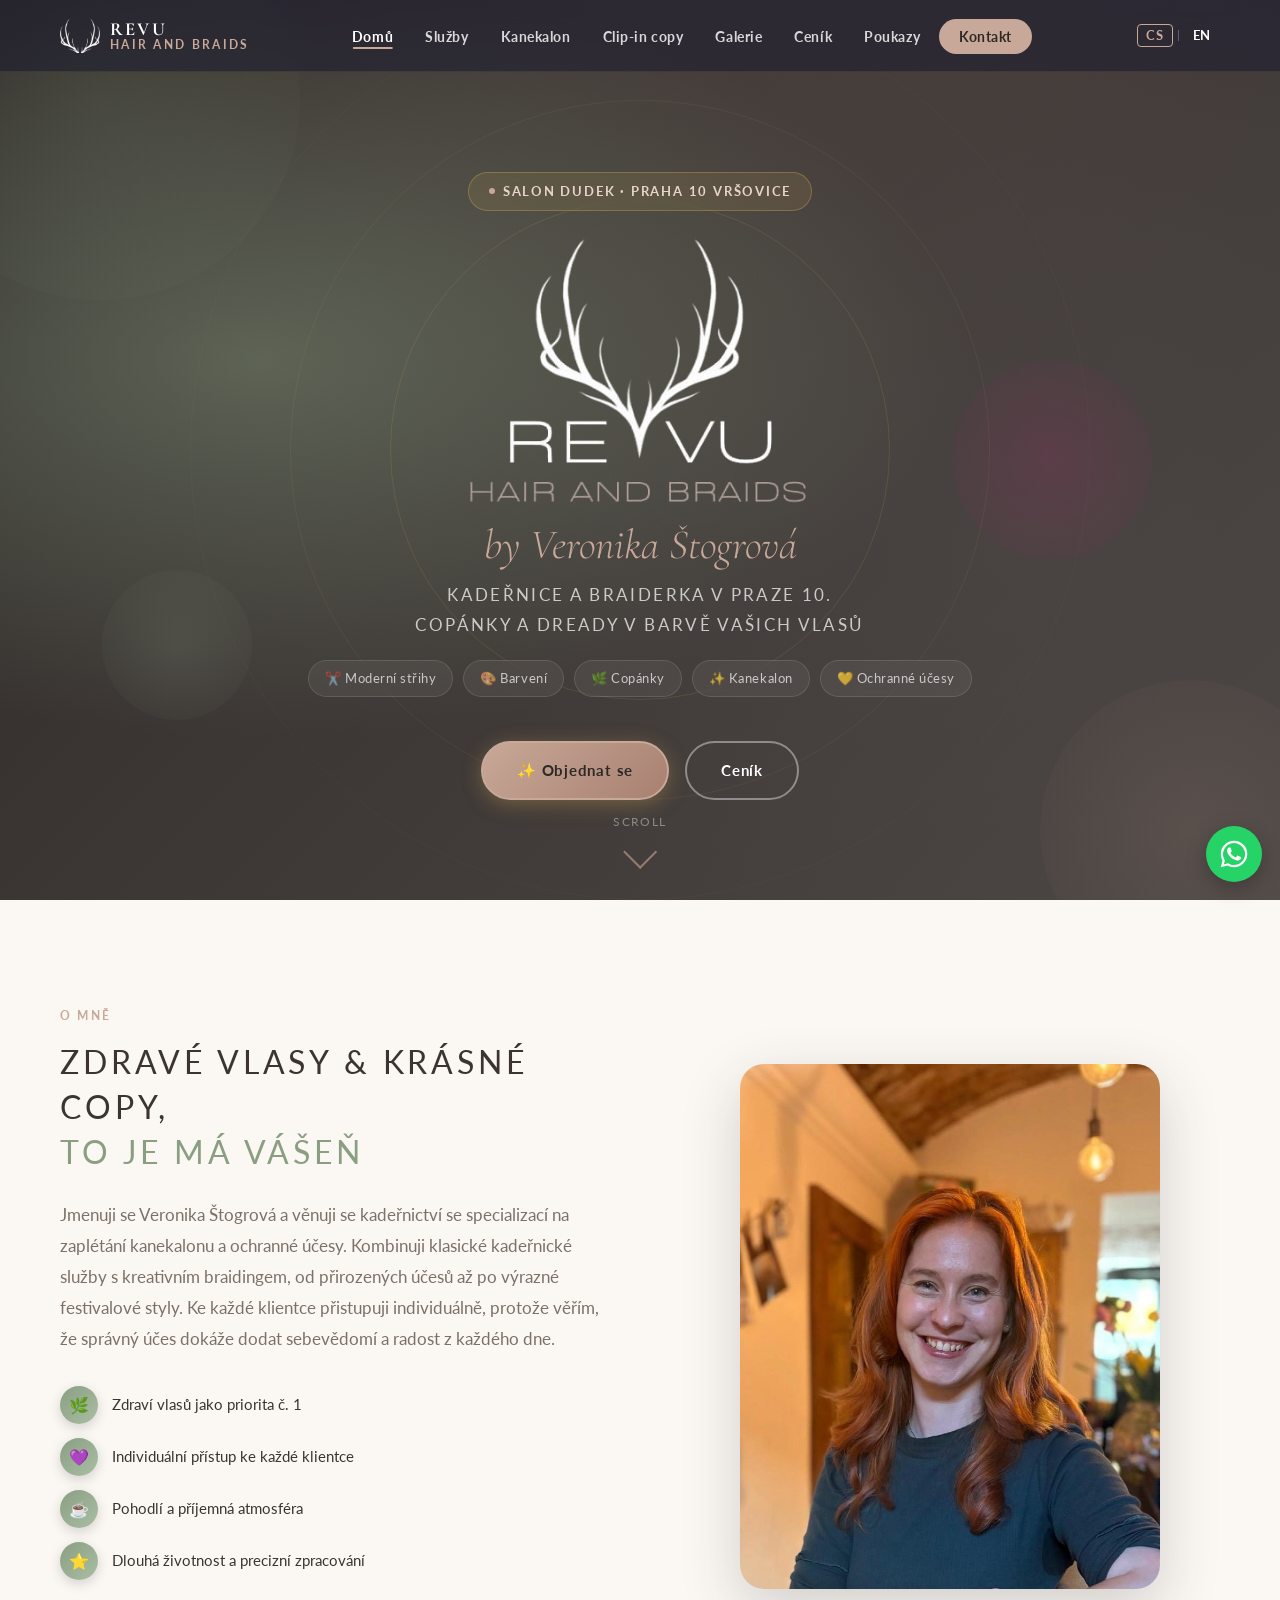
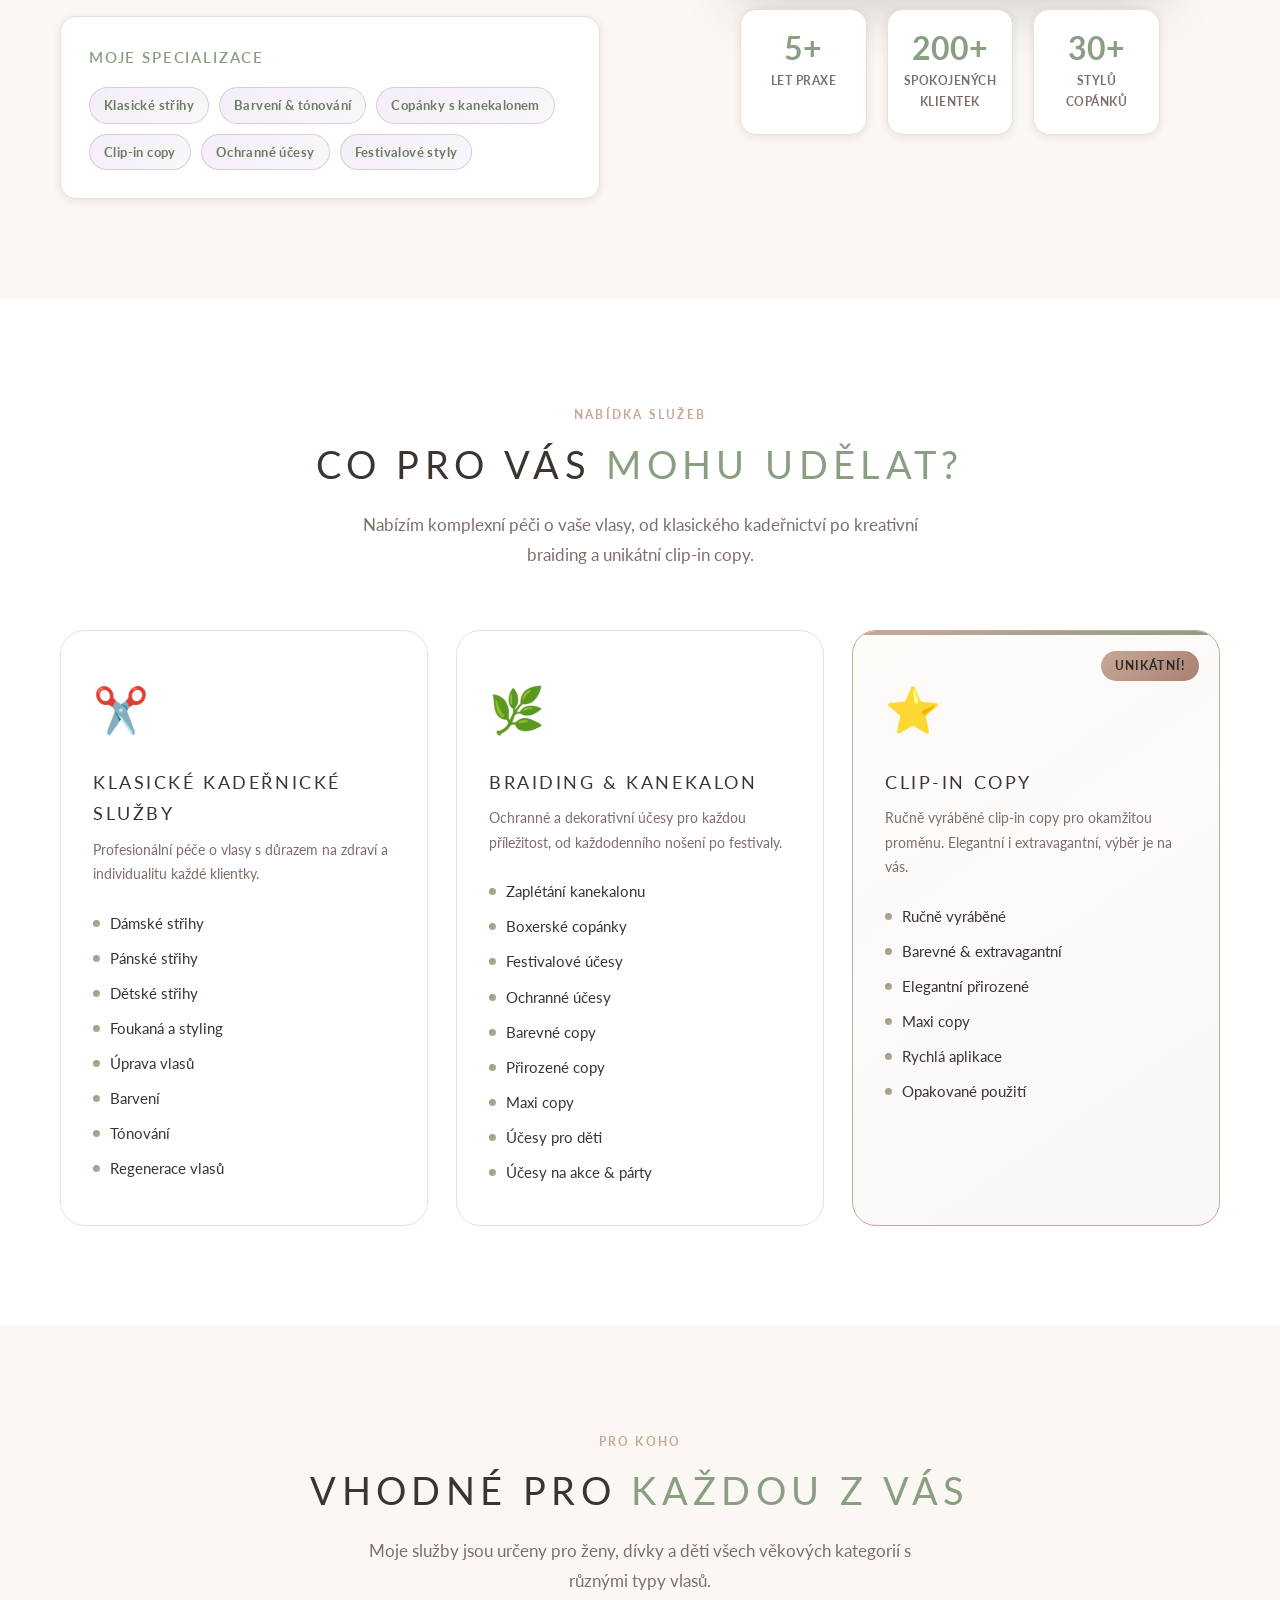
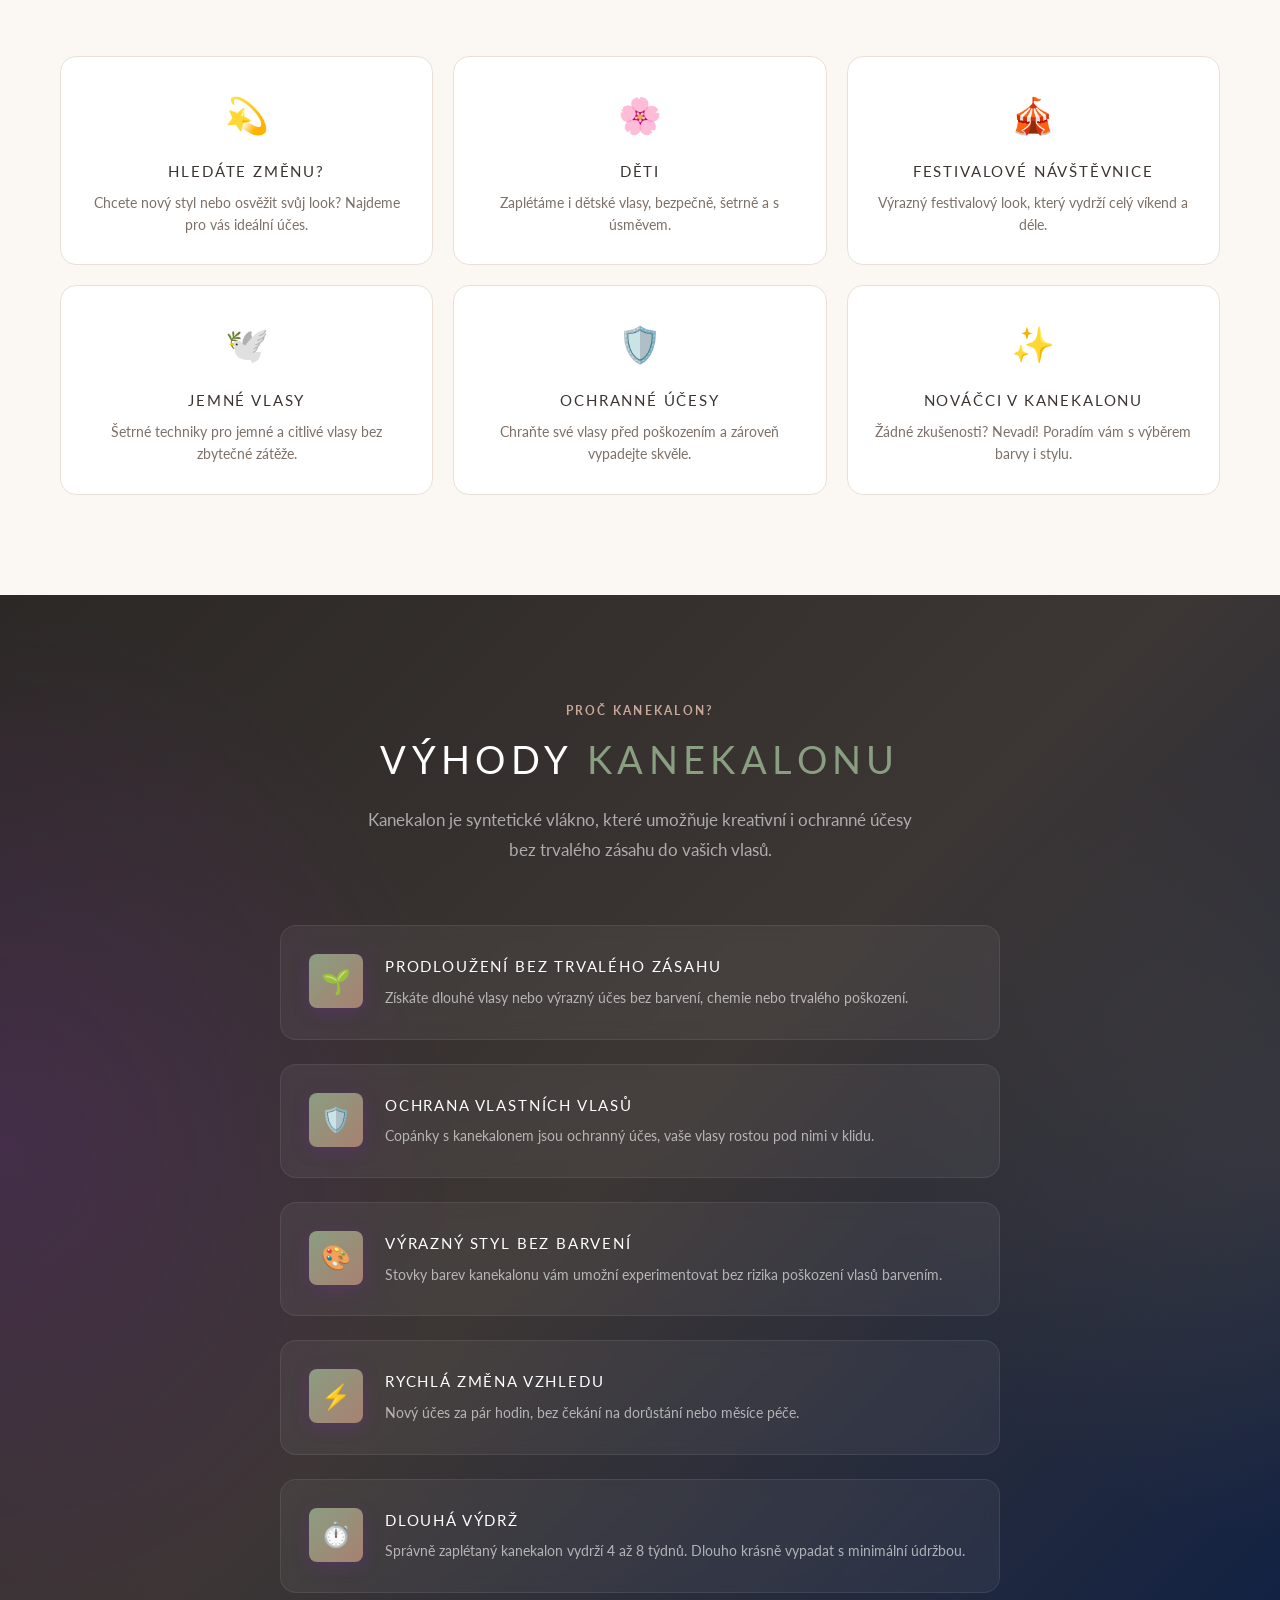
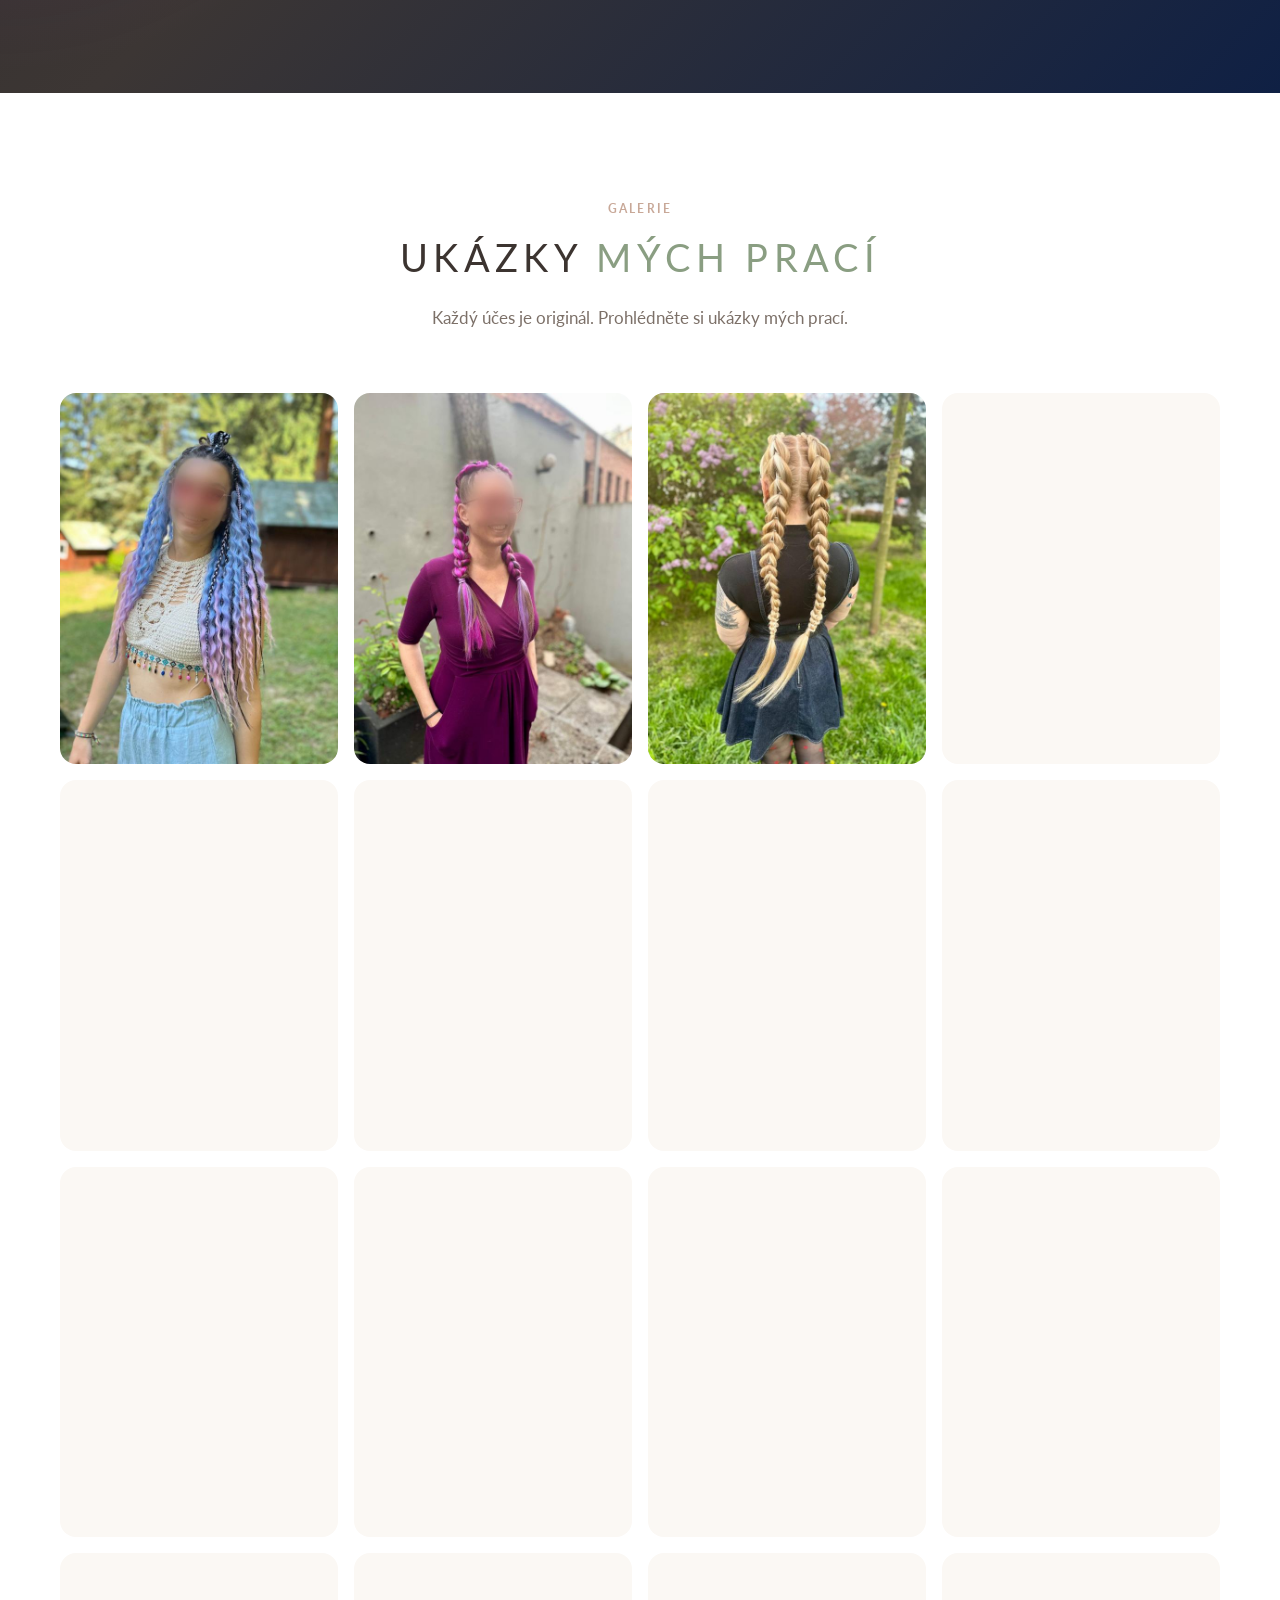
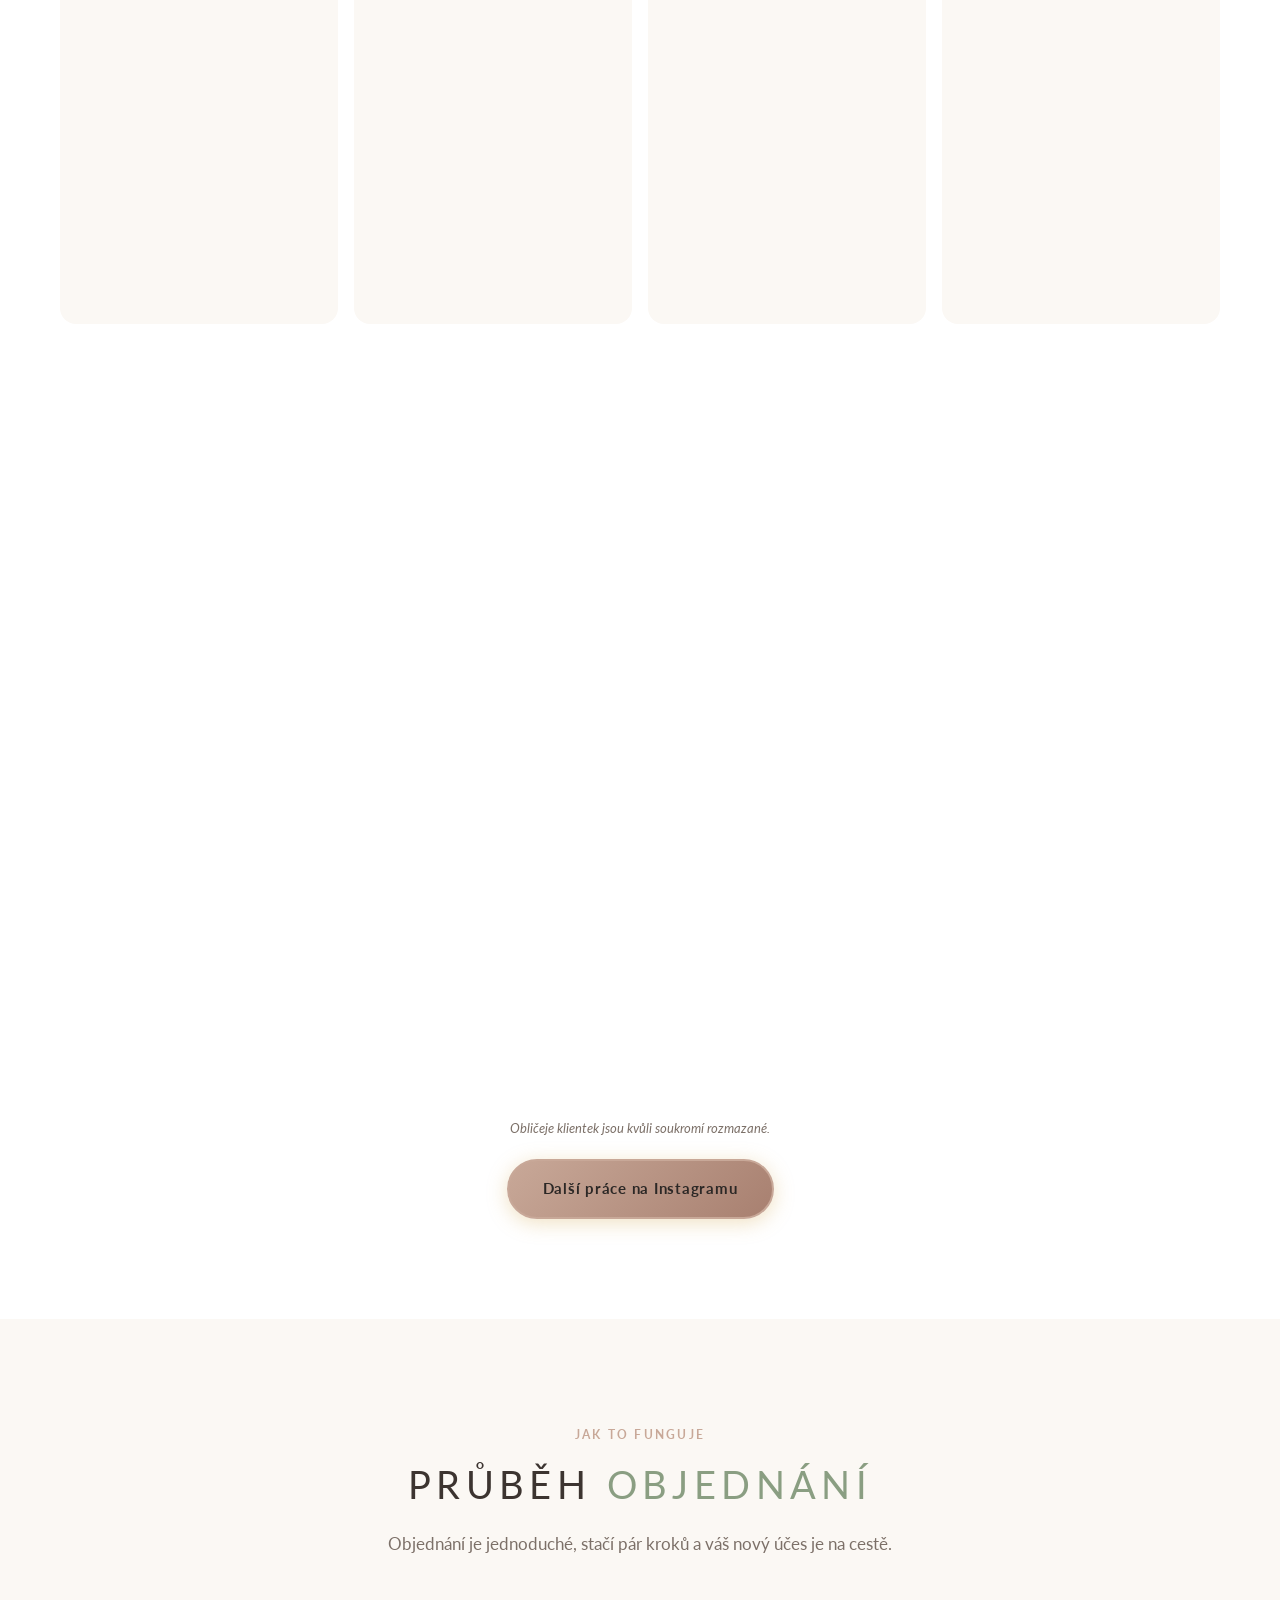
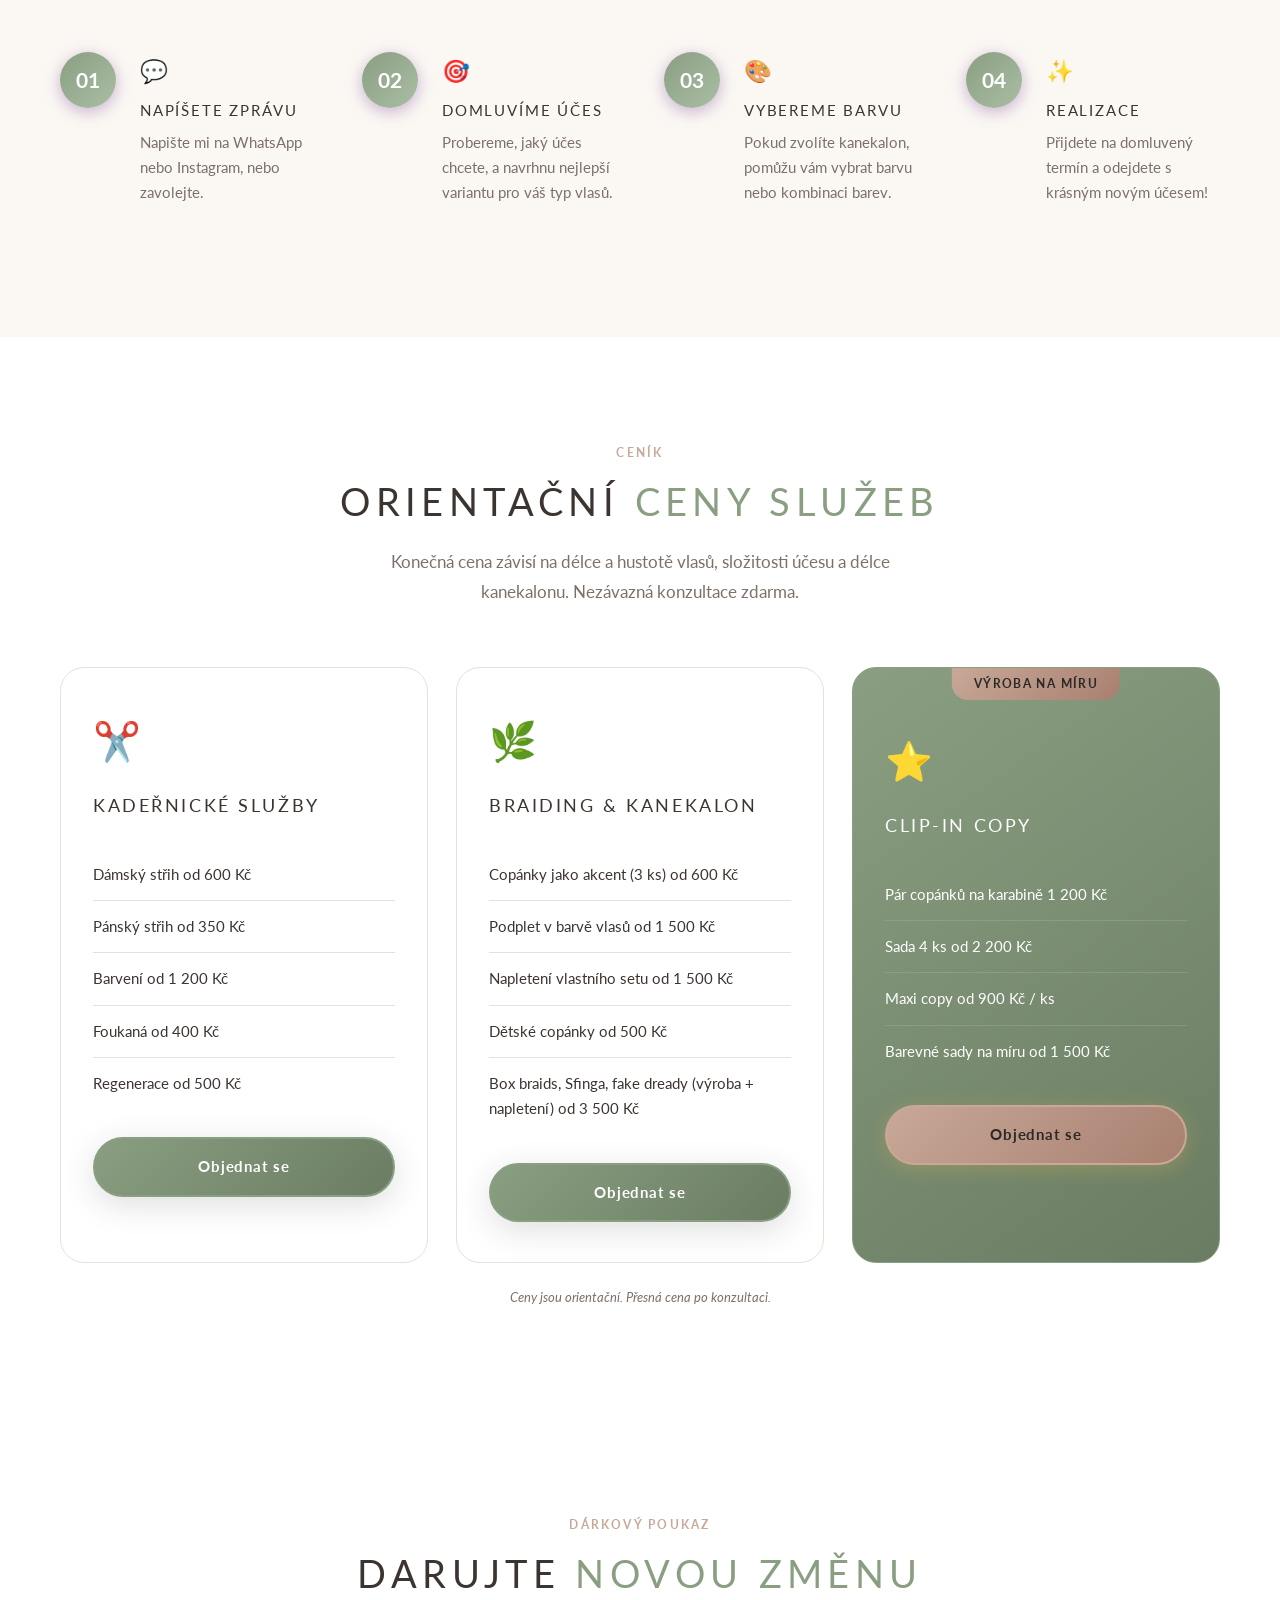
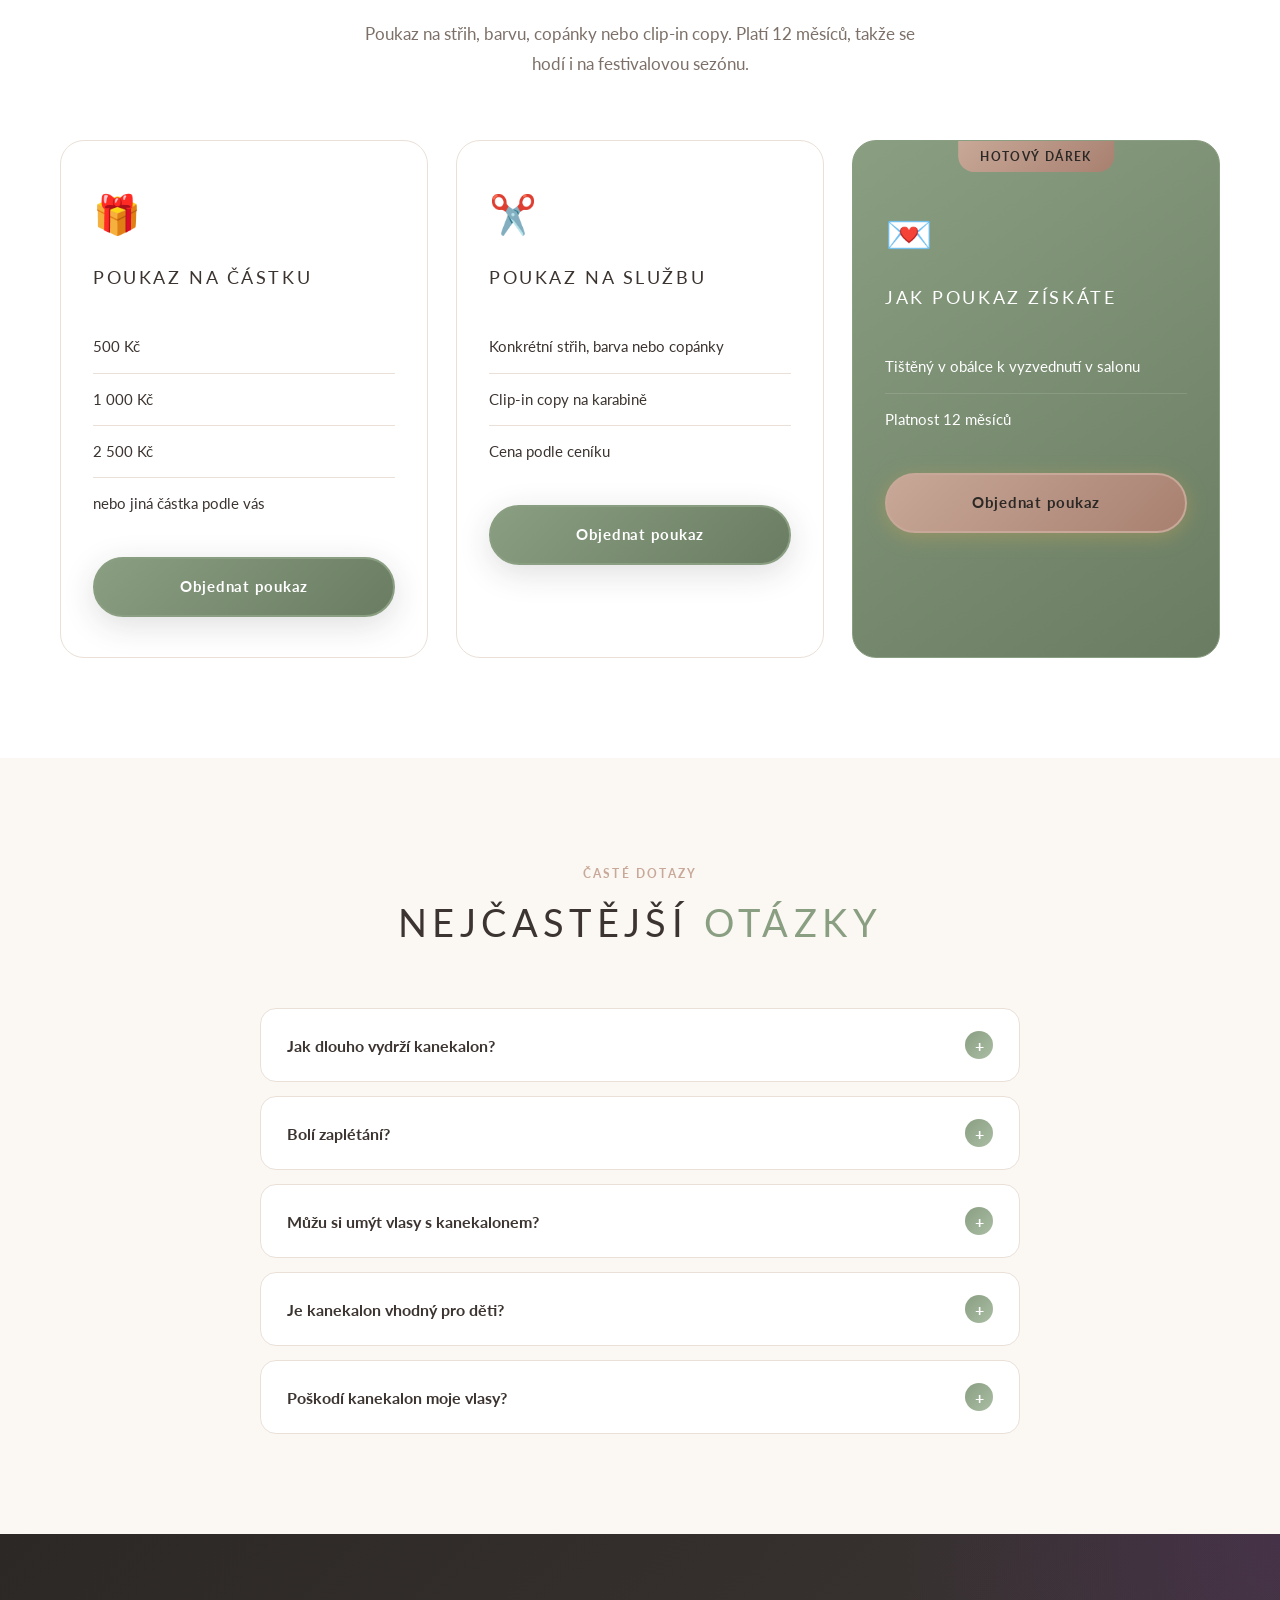
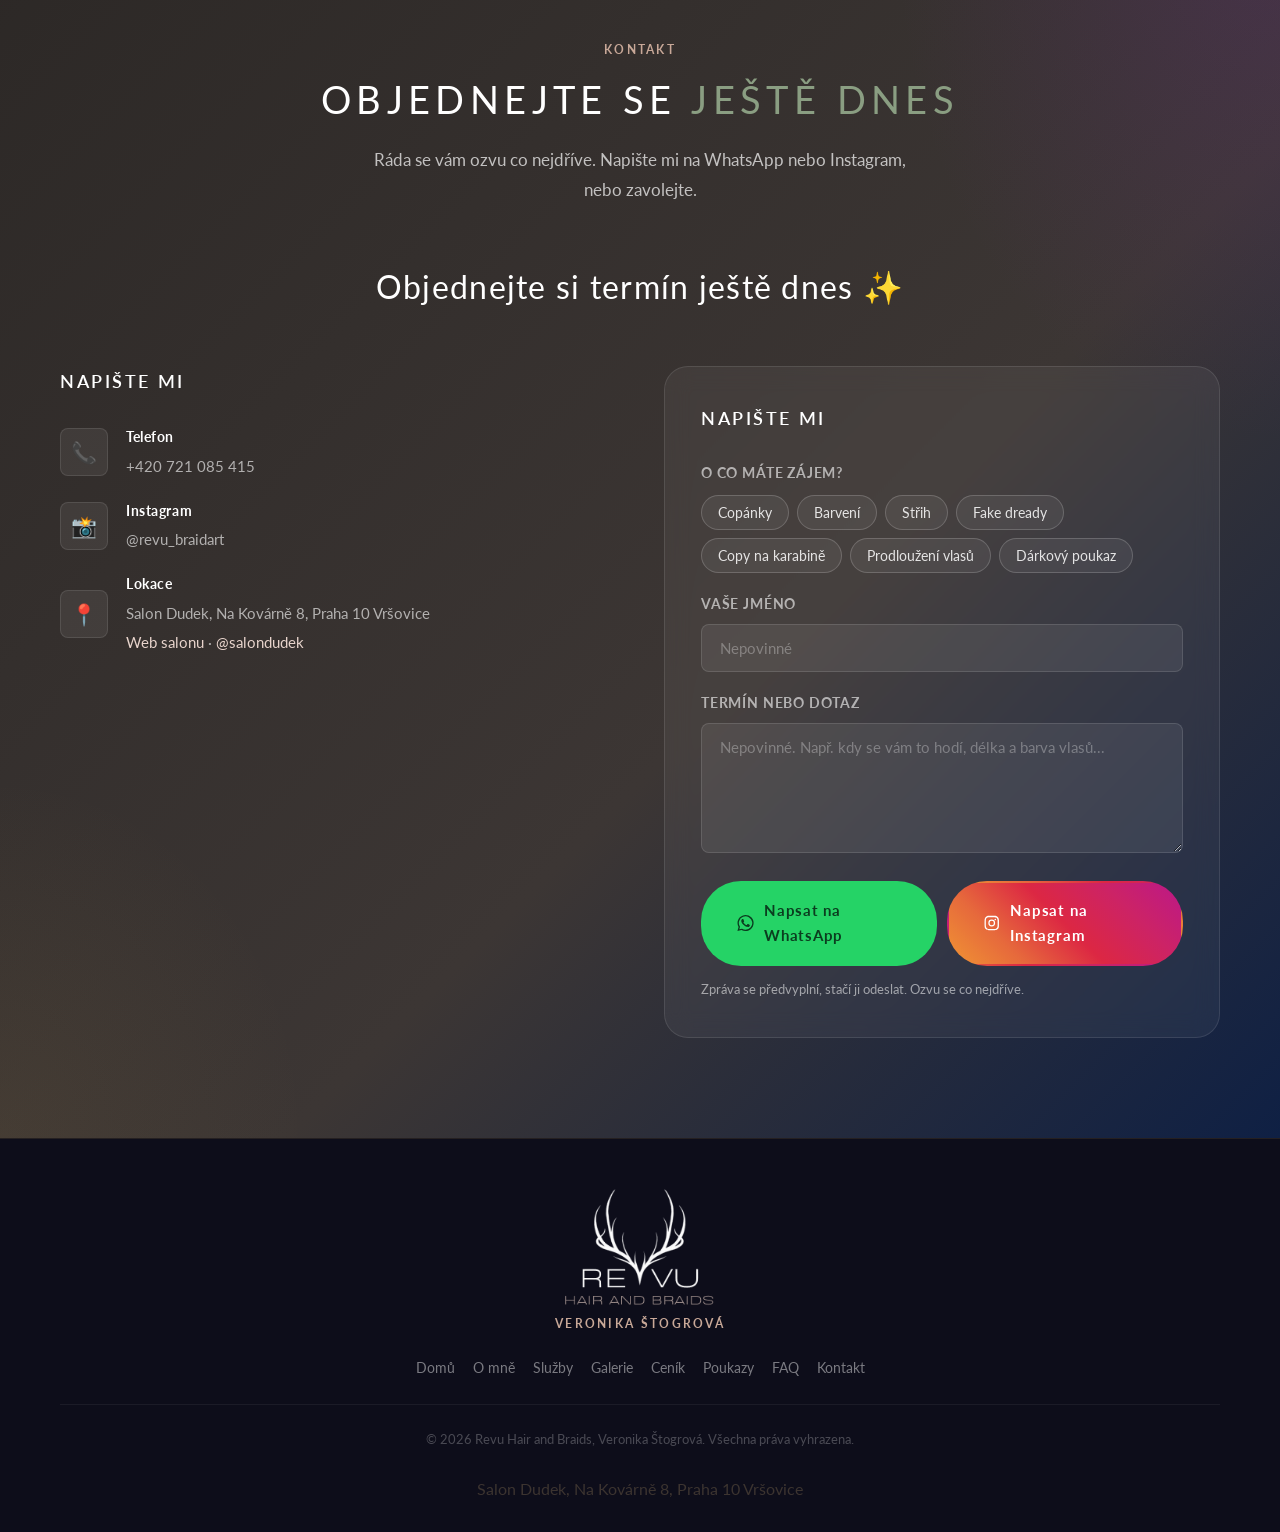
==== index.html @ 5fd0c496 "add message booking and salon links" ====
<!DOCTYPE html>
<html lang="cs">
<head>
  <meta charset="UTF-8" />
  <meta name="viewport" content="width=device-width, initial-scale=1.0" />
  <meta name="description" content="Revu Hair and Braids: kadeřnice a braiderka Veronika Štogrová v Salonu Dudek, Praha 10 Vršovice. Copánky, clip-in copy a dready v barvě vašich vlasů, střih a barvení. Dárkové poukazy." />
  <meta name="keywords" content="kadeřnictví Vršovice, kadeřnice Praha 10, copánky Praha, kanekalon Praha, clip-in copy, copy na karabině, fake dready Praha, dárkový poukaz kadeřnictví" />
  <meta name="author" content="Veronika Štogrová" />
  <link rel="canonical" href="https://odomsky.github.io/HairSalonWeb/" />

  <!-- Open Graph -->
  <meta property="og:title" content="Revu Hair and Braids | Kadeřnice a copánky, Praha 10 Vršovice" />
  <meta property="og:description" content="Copánky, clip-in copy a dready v barvě vašich vlasů, střih a barvení. Salon Dudek, Na Kovárně 8, Praha 10. Dárkové poukazy." />
  <meta property="og:type" content="website" />
  <meta property="og:url" content="https://odomsky.github.io/HairSalonWeb/" />
  <meta property="og:site_name" content="Revu Hair and Braids" />
  <meta property="og:locale" content="cs_CZ" />

  <title>Revu Hair and Braids | Kadeřnice a copánky, Praha 10 Vršovice</title>

  <!-- Structured data: lets search engines and AI assistants read name, place and services -->
  <script type="application/ld+json">
  {
    "@context": "https://schema.org",
    "@type": "HairSalon",
    "name": "Revu Hair and Braids",
    "alternateName": ["Revu Braid Art", "Veronika Štogrová Hair & Braids"],
    "telephone": "+420 721 085 415",
    "description": "Kadeřnice a braiderka Veronika Štogrová. Copánky, clip-in copy a dready v barvě vlasů, střih a barvení. Salon Dudek, Praha 10 Vršovice.",
    "url": "https://odomsky.github.io/HairSalonWeb/",
    "address": {
      "@type": "PostalAddress",
      "streetAddress": "Na Kovárně 8",
      "addressLocality": "Praha 10, Vršovice",
      "addressCountry": "CZ"
    },
    "areaServed": "Praha",
    "priceRange": "500 až 5 000 Kč",
    "currenciesAccepted": "CZK",
    "sameAs": ["https://www.instagram.com/revu_braidart/"],
    "employee": { "@type": "Person", "name": "Veronika Štogrová", "jobTitle": "Kadeřnice a braiderka" },
    "makesOffer": [
      { "@type": "Offer", "itemOffered": { "@type": "Service", "name": "Copánky a braiding s kanekalonem" } },
      { "@type": "Offer", "itemOffered": { "@type": "Service", "name": "Dámský střih a barvení" } },
      { "@type": "Offer", "itemOffered": { "@type": "Product", "name": "Clip-in copy na karabině" } },
      { "@type": "Offer", "itemOffered": { "@type": "Product", "name": "Dárkový poukaz" } }
    ]
  }
  </script>

  <!-- Google Fonts -->
  <link rel="preconnect" href="https://fonts.googleapis.com" />
  <link rel="preconnect" href="https://fonts.gstatic.com" crossorigin />
  <link href="https://fonts.googleapis.com/css2?family=Cormorant+Garamond:ital,wght@0,300;0,400;0,700;1,300;1,400&family=Lato:ital,wght@0,300;0,400;0,700;1,400&display=swap" rel="stylesheet" />

  <link rel="icon" type="image/png" href="img/favicon.png" />
  <link rel="apple-touch-icon" href="img/apple-touch-icon.png" />
  <link rel="stylesheet" href="css/style.css" />
</head>
<body>

  <!-- ============================================================
       NAVIGATION
       ============================================================ -->
  <nav class="navbar" role="navigation" aria-label="Hlavní navigace">
    <div class="nav-container">

      <a href="#home" class="nav-logo" aria-label="Revu Hair and Braids, zpět na začátek">
        <img src="img/logo-mark.png" alt="" class="nav-logo-mark" width="235" height="200" />
        <span class="nav-logo-text">
          <span class="nav-logo-name">Revu</span>
          <span class="nav-logo-sub">Hair and Braids</span>
        </span>
      </a>

      <!-- Desktop nav -->
      <ul class="nav-menu" role="list">
        <li><a href="#home"     class="nav-link" data-i18n="nav_home">Domů</a></li>
        <li><a href="#services" class="nav-link" data-i18n="nav_services">Služby</a></li>
        <li><a href="#kanekalon-benefits" class="nav-link" data-i18n="nav_kanekalon">Kanekalon</a></li>
        <li><a href="#clipin"   class="nav-link" data-i18n="nav_clipin">Clip-in copy</a></li>
        <li><a href="#gallery"  class="nav-link" data-i18n="nav_gallery">Galerie</a></li>
        <li><a href="#pricing"  class="nav-link" data-i18n="nav_pricing">Ceník</a></li>
        <li><a href="#vouchers" class="nav-link" data-i18n="nav_vouchers">Poukazy</a></li>
        <li><a href="#contact"  class="nav-link nav-cta" data-i18n="nav_contact">Kontakt</a></li>
      </ul>

      <!-- Language switcher -->
      <div class="lang-switcher" aria-label="Přepnout jazyk / Switch language">
        <button class="lang-btn active" data-lang="cs" aria-label="Česky">CS</button>
        <span class="lang-divider">|</span>
        <button class="lang-btn" data-lang="en" aria-label="English">EN</button>
      </div>

      <!-- Hamburger -->
      <button class="hamburger" aria-label="Otevřít menu" aria-expanded="false" aria-controls="mobile-nav">
        <span></span>
        <span></span>
        <span></span>
      </button>
    </div>
  </nav>

  <!-- Mobile nav overlay -->
  <div class="mobile-overlay" aria-hidden="true"></div>

  <!-- Mobile nav drawer -->
  <nav class="mobile-nav" id="mobile-nav" aria-label="Mobilní navigace">
    <a href="#home"     class="nav-link" data-i18n="nav_home">Domů</a>
    <a href="#about"    class="nav-link" data-i18n="about_tag">O mně</a>
    <a href="#services" class="nav-link" data-i18n="nav_services">Služby</a>
    <a href="#kanekalon-benefits" class="nav-link" data-i18n="nav_kanekalon">Kanekalon</a>
    <a href="#clipin"   class="nav-link" data-i18n="nav_clipin">Clip-in copy</a>
    <a href="#gallery"  class="nav-link" data-i18n="nav_gallery">Galerie</a>
    <a href="#pricing"  class="nav-link" data-i18n="nav_pricing">Ceník</a>
    <a href="#vouchers" class="nav-link" data-i18n="nav_vouchers">Poukazy</a>
    <a href="#contact"  class="nav-link nav-cta" style="margin-top:12px;" data-i18n="nav_contact">Kontakt</a>

    <!-- Language switcher in mobile nav -->
    <div class="lang-switcher" aria-label="Přepnout jazyk / Switch language" style="margin-top:16px; margin-left:0;">
      <button class="lang-btn active" data-lang="cs" aria-label="Česky">CS</button>
      <span class="lang-divider">|</span>
      <button class="lang-btn" data-lang="en" aria-label="English">EN</button>
    </div>
  </nav>


  <!-- ============================================================
       HERO
       ============================================================ -->
  <section id="home" class="hero">
    <div class="hero-bg"></div>

    <!-- Decorative rings -->
    <div class="hero-ring ring-1" aria-hidden="true"></div>
    <div class="hero-ring ring-2" aria-hidden="true"></div>
    <div class="hero-ring ring-3" aria-hidden="true"></div>

    <!-- Floating shapes -->
    <div class="hero-shapes" aria-hidden="true">
      <div class="shape shape-1"></div>
      <div class="shape shape-2"></div>
      <div class="shape shape-3"></div>
      <div class="shape shape-4"></div>
    </div>

    <div class="hero-content">
      <div class="hero-badge" aria-label="Salon Dudek, Praha 10 Vršovice">
        <span class="hero-badge-dot"></span>
        <span data-i18n="hero_badge">Salon Dudek · Praha 10 Vršovice</span>
      </div>

      <h1 class="hero-title">
        <img src="img/logo-revu.png" alt="Revu Hair and Braids" class="hero-logo" width="384" height="300" />
        <em data-i18n="hero_title_sub">by Veronika Štogrová</em>
      </h1>

      <p class="hero-subtitle" data-i18n="hero_subtitle">Kadeřnice a braiderka v Praze 10. Copánky a dready v barvě vašich vlasů</p>

      <div class="hero-tags" role="list" aria-label="Nabídka služeb">
        <span class="hero-tag" role="listitem" data-i18n="hero_tag1">✂️ Moderní střihy</span>
        <span class="hero-tag" role="listitem" data-i18n="hero_tag2">🎨 Barvení</span>
        <span class="hero-tag" role="listitem" data-i18n="hero_tag3">🌿 Copánky</span>
        <span class="hero-tag" role="listitem" data-i18n="hero_tag4">✨ Kanekalon</span>
        <span class="hero-tag" role="listitem" data-i18n="hero_tag5">💛 Ochranné účesy</span>
      </div>

      <div class="hero-buttons">
        <a href="#contact" class="btn btn-primary" data-i18n="hero_btn_book">
          ✨ Objednat se
        </a>
        <a href="#pricing" class="btn btn-outline" data-i18n="hero_btn_pricing">
          Ceník
        </a>
      </div>
    </div>

    <div class="hero-scroll" aria-hidden="true">
      <span data-i18n="hero_scroll">Scroll</span>
      <div class="hero-scroll-arrow"></div>
    </div>
  </section>


  <!-- ============================================================
       O MNĚ (ABOUT)
       ============================================================ -->
  <section id="about" class="about">
    <div class="container">
      <div class="about-grid">

        <!-- Text col -->
        <div class="fade-in-left">
          <span class="section-tag" data-i18n="about_tag">O mně</span>
          <h2 class="about-tagline" data-i18n="about_tagline">
            Zdravé vlasy &amp; krásné copy,<br>
            <em>to je má vášeň</em>
          </h2>

          <p class="about-text" data-i18n="about_text">
            Jmenuji se Veronika Štogrová a věnuji se kadeřnictví se specializací na zaplétání
            kanekalonu a ochranné účesy. Kombinuji klasické kadeřnické služby s kreativním
            braidingem, od přirozených účesů až po výrazné festivalové styly. Ke každé klientce
            přistupuji individuálně, protože věřím, že správný účes dokáže dodat sebevědomí
            a radost z každého dne.
          </p>

          <div class="about-values" role="list" aria-label="Moje hodnoty">
            <div class="about-value-item" role="listitem">
              <div class="about-value-icon" aria-hidden="true">🌿</div>
              <span data-i18n="about_val1">Zdraví vlasů jako priorita č. 1</span>
            </div>
            <div class="about-value-item" role="listitem">
              <div class="about-value-icon" aria-hidden="true">💜</div>
              <span data-i18n="about_val2">Individuální přístup ke každé klientce</span>
            </div>
            <div class="about-value-item" role="listitem">
              <div class="about-value-icon" aria-hidden="true">☕</div>
              <span data-i18n="about_val3">Pohodlí a příjemná atmosféra</span>
            </div>
            <div class="about-value-item" role="listitem">
              <div class="about-value-icon" aria-hidden="true">⭐</div>
              <span data-i18n="about_val4">Dlouhá životnost a precizní zpracování</span>
            </div>
          </div>

          <div class="about-specializations">
            <h4 data-i18n="about_spec_title">Moje specializace</h4>
            <ul class="spec-list" role="list">
              <li class="spec-tag" data-i18n="spec1">Klasické střihy</li>
              <li class="spec-tag" data-i18n="spec2">Barvení &amp; tónování</li>
              <li class="spec-tag" data-i18n="spec3">Copánky s kanekalonem</li>
              <li class="spec-tag" data-i18n="spec4">Clip-in copy</li>
              <li class="spec-tag" data-i18n="spec5">Ochranné účesy</li>
              <li class="spec-tag" data-i18n="spec6">Festivalové styly</li>
            </ul>
          </div>
        </div>

        <!-- Visual col -->
        <div class="about-visual fade-in-right">
          <figure class="about-photo">
            <img src="img/veronika.jpg" width="792" height="1157" loading="lazy" decoding="async"
                 alt="Veronika Štogrová, kadeřnice a braiderka, v salonu Dudek ve Vršovicích">
          </figure>

          <div class="about-stat-row" role="list" aria-label="Statistiky">
            <div class="about-stat" role="listitem">
              <div class="about-stat-number" data-i18n="stat1_num">5+</div>
              <div class="about-stat-label" data-i18n="stat1_label">let praxe</div>
            </div>
            <div class="about-stat" role="listitem">
              <div class="about-stat-number" data-i18n="stat2_num">200+</div>
              <div class="about-stat-label" data-i18n="stat2_label">spokojených klientek</div>
            </div>
            <div class="about-stat" role="listitem">
              <div class="about-stat-number" data-i18n="stat3_num">30+</div>
              <div class="about-stat-label" data-i18n="stat3_label">stylů copánků</div>
            </div>
          </div>
        </div>

      </div>
    </div>
  </section>


  <!-- ============================================================
       SERVICES (NABÍDKA SLUŽEB)
       ============================================================ -->
  <section id="services" class="services">
    <div class="container">
      <div class="section-header fade-in">
        <span class="section-tag" data-i18n="services_tag">Nabídka služeb</span>
        <h2 class="section-title" data-i18n="services_title">Co pro vás <span>mohu udělat?</span></h2>
        <p class="section-desc" data-i18n="services_desc">
          Nabízím komplexní péči o vaše vlasy, od klasického kadeřnictví po kreativní
          braiding a unikátní clip-in copy.
        </p>
      </div>

      <div class="services-grid">

        <!-- Card 1: Classic -->
        <div class="service-card fade-in">
          <span class="service-icon" aria-hidden="true">✂️</span>
          <h3 data-i18n="svc1_title">Klasické kadeřnické služby</h3>
          <p class="service-desc" data-i18n="svc1_desc">Profesionální péče o vlasy s důrazem na zdraví a individualitu každé klientky.</p>
          <ul class="service-list" role="list">
            <li data-i18n="svc1_li1">Dámské střihy</li>
            <li data-i18n="svc1_li2">Pánské střihy</li>
            <li data-i18n="svc1_li3">Dětské střihy</li>
            <li data-i18n="svc1_li4">Foukaná a styling</li>
            <li data-i18n="svc1_li5">Úprava vlasů</li>
            <li data-i18n="svc1_li6">Barvení</li>
            <li data-i18n="svc1_li7">Tónování</li>
            <li data-i18n="svc1_li8">Regenerace vlasů</li>
          </ul>
        </div>

        <!-- Card 2: Braiding -->
        <div class="service-card fade-in" id="braiding">
          <span class="service-icon" aria-hidden="true">🌿</span>
          <h3 data-i18n="svc2_title">Braiding &amp; Kanekalon</h3>
          <p class="service-desc" data-i18n="svc2_desc">Ochranné a dekorativní účesy pro každou příležitost, od každodenního nošení po festivaly.</p>
          <ul class="service-list" role="list">
            <li data-i18n="svc2_li1">Zaplétání kanekalonu</li>
            <li data-i18n="svc2_li2">Boxerské copánky</li>
            <li data-i18n="svc2_li3">Festivalové účesy</li>
            <li data-i18n="svc2_li4">Ochranné účesy</li>
            <li data-i18n="svc2_li5">Barevné copy</li>
            <li data-i18n="svc2_li6">Přirozené copy</li>
            <li data-i18n="svc2_li7">Maxi copy</li>
            <li data-i18n="svc2_li8">Účesy pro děti</li>
            <li data-i18n="svc2_li9">Účesy na akce &amp; párty</li>
          </ul>
        </div>

        <!-- Card 3: Clip-in -->
        <div class="service-card service-card-featured fade-in" id="clipin">
          <div class="service-badge" data-i18n="svc3_badge">Unikátní!</div>
          <span class="service-icon" aria-hidden="true">⭐</span>
          <h3 data-i18n="svc3_title">Clip-in copy</h3>
          <p class="service-desc" data-i18n="svc3_desc">Ručně vyráběné clip-in copy pro okamžitou proměnu. Elegantní i extravagantní, výběr je na vás.</p>
          <ul class="service-list" role="list">
            <li data-i18n="svc3_li1">Ručně vyráběné</li>
            <li data-i18n="svc3_li2">Barevné &amp; extravagantní</li>
            <li data-i18n="svc3_li3">Elegantní přirozené</li>
            <li data-i18n="svc3_li4">Maxi copy</li>
            <li data-i18n="svc3_li5">Rychlá aplikace</li>
            <li data-i18n="svc3_li6">Opakované použití</li>
          </ul>
        </div>

      </div>
    </div>
  </section>


  <!-- ============================================================
       PRO KOHO (TARGET AUDIENCE)
       ============================================================ -->
  <section id="target" class="target">
    <div class="container">
      <div class="section-header fade-in">
        <span class="section-tag" data-i18n="target_tag">Pro koho</span>
        <h2 class="section-title" data-i18n="target_title">Vhodné pro <span>každou z vás</span></h2>
        <p class="section-desc" data-i18n="target_desc">
          Moje služby jsou určeny pro ženy, dívky a děti všech věkových kategorií
          s různými typy vlasů.
        </p>
      </div>

      <div class="target-grid">

        <div class="target-card fade-in">
          <span class="target-icon" aria-hidden="true">💫</span>
          <h4 data-i18n="target1_title">Hledáte změnu?</h4>
          <p data-i18n="target1_desc">Chcete nový styl nebo osvěžit svůj look? Najdeme pro vás ideální účes.</p>
        </div>

        <div class="target-card fade-in">
          <span class="target-icon" aria-hidden="true">🌸</span>
          <h4 data-i18n="target2_title">Děti</h4>
          <p data-i18n="target2_desc">Zaplétáme i dětské vlasy, bezpečně, šetrně a s úsměvem.</p>
        </div>

        <div class="target-card fade-in">
          <span class="target-icon" aria-hidden="true">🎪</span>
          <h4 data-i18n="target3_title">Festivalové návštěvnice</h4>
          <p data-i18n="target3_desc">Výrazný festivalový look, který vydrží celý víkend a déle.</p>
        </div>

        <div class="target-card fade-in">
          <span class="target-icon" aria-hidden="true">🕊️</span>
          <h4 data-i18n="target4_title">Jemné vlasy</h4>
          <p data-i18n="target4_desc">Šetrné techniky pro jemné a citlivé vlasy bez zbytečné zátěže.</p>
        </div>

        <div class="target-card fade-in">
          <span class="target-icon" aria-hidden="true">🛡️</span>
          <h4 data-i18n="target5_title">Ochranné účesy</h4>
          <p data-i18n="target5_desc">Chraňte své vlasy před poškozením a zároveň vypadejte skvěle.</p>
        </div>

        <div class="target-card fade-in">
          <span class="target-icon" aria-hidden="true">✨</span>
          <h4 data-i18n="target6_title">Nováčci v kanekalonu</h4>
          <p data-i18n="target6_desc">Žádné zkušenosti? Nevadí! Poradím vám s výběrem barvy i stylu.</p>
        </div>

      </div>
    </div>
  </section>


  <!-- ============================================================
       KANEKALON BENEFITS
       ============================================================ -->
  <section id="kanekalon-benefits" class="benefits">
    <div class="container">
      <div class="section-header fade-in">
        <span class="section-tag" data-i18n="kanekalon_tag">Proč kanekalon?</span>
        <h2 class="section-title" style="color: #fff;" data-i18n="kanekalon_title">Výhody <span>kanekalonu</span></h2>
        <p class="section-desc" style="color: rgba(255,255,255,0.6);" data-i18n="kanekalon_desc">
          Kanekalon je syntetické vlákno, které umožňuje kreativní i ochranné účesy bez trvalého zásahu do vašich vlasů.
        </p>
      </div>

      <div class="benefits-grid">

        <div class="benefit-item fade-in">
          <div class="benefit-icon-wrap" aria-hidden="true">🌱</div>
          <div class="benefit-text">
            <h4 data-i18n="kben1_title">Prodloužení bez trvalého zásahu</h4>
            <p data-i18n="kben1_text">Získáte dlouhé vlasy nebo výrazný účes bez barvení, chemie nebo trvalého poškození.</p>
          </div>
        </div>

        <div class="benefit-item fade-in">
          <div class="benefit-icon-wrap" aria-hidden="true">🛡️</div>
          <div class="benefit-text">
            <h4 data-i18n="kben2_title">Ochrana vlastních vlasů</h4>
            <p data-i18n="kben2_text">Copánky s kanekalonem jsou ochranný účes, vaše vlasy rostou pod nimi v klidu.</p>
          </div>
        </div>

        <div class="benefit-item fade-in">
          <div class="benefit-icon-wrap" aria-hidden="true">🎨</div>
          <div class="benefit-text">
            <h4 data-i18n="kben3_title">Výrazný styl bez barvení</h4>
            <p data-i18n="kben3_text">Stovky barev kanekalonu vám umožní experimentovat bez rizika poškození vlasů barvením.</p>
          </div>
        </div>

        <div class="benefit-item fade-in">
          <div class="benefit-icon-wrap" aria-hidden="true">⚡</div>
          <div class="benefit-text">
            <h4 data-i18n="kben4_title">Rychlá změna vzhledu</h4>
            <p data-i18n="kben4_text">Nový účes za pár hodin, bez čekání na dorůstání nebo měsíce péče.</p>
          </div>
        </div>

        <div class="benefit-item fade-in">
          <div class="benefit-icon-wrap" aria-hidden="true">⏱️</div>
          <div class="benefit-text">
            <h4 data-i18n="kben5_title">Dlouhá výdrž</h4>
            <p data-i18n="kben5_text">Správně zaplétaný kanekalon vydrží 4 až 8 týdnů. Dlouho krásně vypadat s minimální údržbou.</p>
          </div>
        </div>

      </div>
    </div>
  </section>


  <!-- ============================================================
       GALLERY
       ============================================================ -->
  <section id="gallery" class="gallery">
    <div class="container">
      <div class="section-header fade-in">
        <span class="section-tag" data-i18n="gallery_tag">Galerie</span>
        <h2 class="section-title" data-i18n="gallery_title">Ukázky <span>mých prací</span></h2>
        <p class="section-desc" data-i18n="gallery_desc">Každý účes je originál. Prohlédněte si ukázky mých prací.</p>
      </div>

      <div class="gallery-grid">
        <a class="gallery-item fade-in" href="img/gallery/prace-01.jpg" data-lightbox>
          <img src="img/gallery/thumb/prace-01.jpg" width="600" height="800" loading="lazy" decoding="async" alt="Modrofialové vlnité copánky, festivalový look">
        </a>
        <a class="gallery-item fade-in" href="img/gallery/prace-02.jpg" data-lightbox>
          <img src="img/gallery/thumb/prace-02.jpg" width="600" height="800" loading="lazy" decoding="async" alt="Růžové copy do dvou culíků">
        </a>
        <a class="gallery-item fade-in" href="img/gallery/prace-03.jpg" data-lightbox>
          <img src="img/gallery/thumb/prace-03.jpg" width="600" height="800" loading="lazy" decoding="async" alt="Dva blond francouzské copy s kanekalonem">
        </a>
        <a class="gallery-item fade-in" href="img/gallery/prace-04.jpg" data-lightbox>
          <img src="img/gallery/thumb/prace-04.jpg" width="600" height="800" loading="lazy" decoding="async" alt="Cornrows se zdobenými korálky">
        </a>
        <a class="gallery-item fade-in" href="img/gallery/prace-05.jpg" data-lightbox>
          <img src="img/gallery/thumb/prace-05.jpg" width="600" height="800" loading="lazy" decoding="async" alt="Pastelové cornrows s DE copánky">
        </a>
        <a class="gallery-item fade-in" href="img/gallery/prace-06.jpg" data-lightbox>
          <img src="img/gallery/thumb/prace-06.jpg" width="600" height="800" loading="lazy" decoding="async" alt="Žlutooranžové DE copánky v rozpuštěných vlasech">
        </a>
        <a class="gallery-item fade-in" href="img/gallery/prace-07.jpg" data-lightbox>
          <img src="img/gallery/thumb/prace-07.jpg" width="600" height="800" loading="lazy" decoding="async" alt="Růžové fake dready">
        </a>
        <a class="gallery-item fade-in" href="img/gallery/prace-08.jpg" data-lightbox>
          <img src="img/gallery/thumb/prace-08.jpg" width="600" height="800" loading="lazy" decoding="async" alt="Barevné copánky na festivalu">
        </a>
        <a class="gallery-item fade-in" href="img/gallery/prace-09.jpg" data-lightbox>
          <img src="img/gallery/thumb/prace-09.jpg" width="600" height="800" loading="lazy" decoding="async" alt="Francouzské copy do culíku">
        </a>
        <a class="gallery-item fade-in" href="img/gallery/prace-10.jpg" data-lightbox>
          <img src="img/gallery/thumb/prace-10.jpg" width="600" height="800" loading="lazy" decoding="async" alt="Vlnité prodloužení kanekalonem v barvě vlasů">
        </a>
        <a class="gallery-item fade-in" href="img/gallery/prace-11.jpg" data-lightbox>
          <img src="img/gallery/thumb/prace-11.jpg" width="600" height="800" loading="lazy" decoding="async" alt="Podplet copánků s korálky">
        </a>
        <a class="gallery-item fade-in" href="img/gallery/prace-12.jpg" data-lightbox>
          <img src="img/gallery/thumb/prace-12.jpg" width="600" height="800" loading="lazy" decoding="async" alt="Dětské copánky v pastelových barvách">
        </a>
        <a class="gallery-item fade-in" href="img/gallery/prace-13.jpg" data-lightbox>
          <img src="img/gallery/thumb/prace-13.jpg" width="600" height="800" loading="lazy" decoding="async" alt="Dlouhé tmavé box braids s barevnými prameny">
        </a>
        <a class="gallery-item fade-in" href="img/gallery/prace-14.jpg" data-lightbox>
          <img src="img/gallery/thumb/prace-14.jpg" width="600" height="800" loading="lazy" decoding="async" alt="Jemné DE copánky ve vlnitých vlasech">
        </a>
        <a class="gallery-item fade-in" href="img/gallery/prace-15.jpg" data-lightbox>
          <img src="img/gallery/thumb/prace-15.jpg" width="600" height="800" loading="lazy" decoding="async" alt="Ručně vyráběné DE sety v mnoha barvách">
        </a>
        <a class="gallery-item fade-in" href="img/gallery/prace-16.jpg" data-lightbox>
          <img src="img/gallery/thumb/prace-16.jpg" width="600" height="800" loading="lazy" decoding="async" alt="Fialové copy do dvou culíků">
        </a>
        <a class="gallery-item fade-in" href="img/gallery/prace-17.jpg" data-lightbox>
          <img src="img/gallery/thumb/prace-17.jpg" width="600" height="800" loading="lazy" decoding="async" alt="Objemný fialový dračí cop">
        </a>
        <a class="gallery-item fade-in" href="img/gallery/prace-18.jpg" data-lightbox>
          <img src="img/gallery/thumb/prace-18.jpg" width="600" height="800" loading="lazy" decoding="async" alt="Blond fake dready s drdolem">
        </a>
        <a class="gallery-item fade-in" href="img/gallery/prace-19.jpg" data-lightbox>
          <img src="img/gallery/thumb/prace-19.jpg" width="600" height="800" loading="lazy" decoding="async" alt="Vlnitý podplet s drdolem">
        </a>
        <a class="gallery-item fade-in" href="img/gallery/prace-20.jpg" data-lightbox>
          <img src="img/gallery/thumb/prace-20.jpg" width="600" height="800" loading="lazy" decoding="async" alt="Dětský fialový dračí cop">
        </a>
        <a class="gallery-item fade-in" href="img/gallery/prace-21.jpg" data-lightbox>
          <img src="img/gallery/thumb/prace-21.jpg" width="600" height="800" loading="lazy" decoding="async" alt="Tmavé vlnité prodloužení s drdolem">
        </a>
        <a class="gallery-item fade-in" href="img/gallery/prace-22.jpg" data-lightbox>
          <img src="img/gallery/thumb/prace-22.jpg" width="600" height="800" loading="lazy" decoding="async" alt="Blond DE copánky se zdobením">
        </a>
        <a class="gallery-item fade-in" href="img/gallery/prace-23.jpg" data-lightbox>
          <img src="img/gallery/thumb/prace-23.jpg" width="600" height="800" loading="lazy" decoding="async" alt="Detail zdobeného DE copánku">
        </a>
      </div>

      <p class="gallery-privacy" data-i18n="gallery_privacy">Obličeje klientek jsou kvůli soukromí rozmazané.</p>
      <div class="gallery-more">
        <a href="https://www.instagram.com/revu_braidart/" target="_blank" rel="noopener" class="btn btn-primary" data-i18n="gallery_more">Další práce na Instagramu</a>
      </div>
    </div>
  </section>


  <!-- ============================================================
       PROCESS (PRŮBĚH OBJEDNÁNÍ)
       ============================================================ -->
  <section id="process" class="process">
    <div class="container">
      <div class="section-header fade-in">
        <span class="section-tag" data-i18n="process_tag">Jak to funguje</span>
        <h2 class="section-title" data-i18n="process_title">Průběh <span>objednání</span></h2>
        <p class="section-desc" data-i18n="process_desc">
          Objednání je jednoduché, stačí pár kroků a váš nový účes je na cestě.
        </p>
      </div>

      <div class="process-steps">

        <div class="process-step fade-in">
          <div class="process-number" aria-hidden="true" data-i18n="step1_num">01</div>
          <div class="process-content">
            <span class="process-icon" aria-hidden="true">💬</span>
            <h4 data-i18n="step1_title">Napíšete zprávu</h4>
            <p data-i18n="step1_desc">Napište mi na WhatsApp nebo Instagram, nebo zavolejte.</p>
          </div>
        </div>

        <div class="process-step fade-in">
          <div class="process-number" aria-hidden="true" data-i18n="step2_num">02</div>
          <div class="process-content">
            <span class="process-icon" aria-hidden="true">🎯</span>
            <h4 data-i18n="step2_title">Domluvíme účes</h4>
            <p data-i18n="step2_desc">Probereme, jaký účes chcete, a navrhnu nejlepší variantu pro váš typ vlasů.</p>
          </div>
        </div>

        <div class="process-step fade-in">
          <div class="process-number" aria-hidden="true" data-i18n="step3_num">03</div>
          <div class="process-content">
            <span class="process-icon" aria-hidden="true">🎨</span>
            <h4 data-i18n="step3_title">Vybereme barvu</h4>
            <p data-i18n="step3_desc">Pokud zvolíte kanekalon, pomůžu vám vybrat barvu nebo kombinaci barev.</p>
          </div>
        </div>

        <div class="process-step fade-in">
          <div class="process-number" aria-hidden="true" data-i18n="step4_num">04</div>
          <div class="process-content">
            <span class="process-icon" aria-hidden="true">✨</span>
            <h4 data-i18n="step4_title">Realizace</h4>
            <p data-i18n="step4_desc">Přijdete na domluvený termín a odejdete s krásným novým účesem!</p>
          </div>
        </div>

      </div>
    </div>
  </section>


  <!-- ============================================================
       PRICING (CENÍK)
       ============================================================ -->
  <section id="pricing" class="pricing">
    <div class="container">
      <div class="section-header fade-in">
        <span class="section-tag" data-i18n="pricing_tag">Ceník</span>
        <h2 class="section-title" data-i18n="pricing_title">Orientační <span>ceny služeb</span></h2>
        <p class="section-desc" data-i18n="pricing_desc">
          Konečná cena závisí na délce a hustotě vlasů, složitosti účesu a délce kanekalonu. Nezávazná konzultace zdarma.
        </p>
      </div>

      <!-- NOTE: placeholder prices (11/2026), to be confirmed by Veronika. Keep in sync with js/i18n.js. -->
      <div class="pricing-grid">

        <!-- Kadeřnické služby -->
        <div class="pricing-card fade-in">
          <span class="pricing-icon" aria-hidden="true">✂️</span>
          <h3 class="pricing-title" data-i18n="price1_title">Kadeřnické služby</h3>
          <ul class="pricing-items" role="list">
            <li class="pricing-item" data-i18n="price1_li1">Dámský střih od 600 Kč</li>
            <li class="pricing-item" data-i18n="price1_li2">Pánský střih od 350 Kč</li>
            <li class="pricing-item" data-i18n="price1_li3">Barvení od 1 200 Kč</li>
            <li class="pricing-item" data-i18n="price1_li4">Foukaná od 400 Kč</li>
            <li class="pricing-item" data-i18n="price1_li5">Regenerace od 500 Kč</li>
          </ul>
          <a href="#contact" class="btn btn-purple pricing-cta" data-i18n="price1_cta">Objednat se</a>
        </div>

        <!-- Braiding -->
        <div class="pricing-card fade-in">
          <span class="pricing-icon" aria-hidden="true">🌿</span>
          <h3 class="pricing-title" data-i18n="price2_title">Braiding &amp; Kanekalon</h3>
          <ul class="pricing-items" role="list">
            <li class="pricing-item" data-i18n="price2_li1">Copánky jako akcent (3 ks) od 600 Kč</li>
            <li class="pricing-item" data-i18n="price2_li2">Podplet v barvě vlasů od 1 500 Kč</li>
            <li class="pricing-item" data-i18n="price2_li3">Napletení vlastního setu od 1 500 Kč</li>
            <li class="pricing-item" data-i18n="price2_li4">Dětské copánky od 500 Kč</li>
            <li class="pricing-item" data-i18n="price2_li5">Box braids, Sfinga, fake dready (výroba + napletení) od 3 500 Kč</li>
          </ul>
          <a href="#contact" class="btn btn-purple pricing-cta" data-i18n="price2_cta">Objednat se</a>
        </div>

        <!-- Clip-in (featured) -->
        <div class="pricing-card pricing-card-featured fade-in">
          <div class="pricing-featured-badge" data-i18n="price3_badge">Výroba na míru</div>
          <span class="pricing-icon" style="margin-top: 20px;" aria-hidden="true">⭐</span>
          <h3 class="pricing-title" data-i18n="price3_title">Clip-in copy</h3>
          <ul class="pricing-items" role="list">
            <li class="pricing-item" data-i18n="price3_li1">Pár copánků na karabině 1 200 Kč</li>
            <li class="pricing-item" data-i18n="price3_li2">Sada 4 ks od 2 200 Kč</li>
            <li class="pricing-item" data-i18n="price3_li3">Maxi copy od 900 Kč / ks</li>
            <li class="pricing-item" data-i18n="price3_li4">Barevné sady na míru od 1 500 Kč</li>
          </ul>
          <a href="#contact" class="btn btn-primary pricing-cta" data-i18n="price3_cta">Objednat se</a>
        </div>

      </div>

      <p class="pricing-note" style="text-align:center; margin-top:24px;" data-i18n="pricing_note">Ceny jsou orientační. Přesná cena po konzultaci.</p>
    </div>
  </section>


  <!-- ============================================================
       GIFT VOUCHERS (DÁRKOVÉ POUKAZY)
       ============================================================ -->
  <section id="vouchers" class="pricing vouchers">
    <div class="container">
      <div class="section-header fade-in">
        <span class="section-tag" data-i18n="voucher_tag">Dárkový poukaz</span>
        <h2 class="section-title" data-i18n="voucher_title">Darujte <span>novou změnu</span></h2>
        <p class="section-desc" data-i18n="voucher_desc">Poukaz na střih, barvu, copánky nebo clip-in copy. Platí 12 měsíců, takže se hodí i na festivalovou sezónu.</p>
      </div>

      <div class="pricing-grid">

        <div class="pricing-card fade-in">
          <span class="pricing-icon" aria-hidden="true">🎁</span>
          <h3 class="pricing-title" data-i18n="vcard1_title">Poukaz na částku</h3>
          <ul class="pricing-items" role="list">
            <li class="pricing-item" data-i18n="vcard1_li1">500 Kč</li>
            <li class="pricing-item" data-i18n="vcard1_li2">1 000 Kč</li>
            <li class="pricing-item" data-i18n="vcard1_li3">2 500 Kč</li>
            <li class="pricing-item" data-i18n="vcard1_li4">nebo jiná částka podle vás</li>
          </ul>
          <a href="#contact" class="btn btn-purple pricing-cta" data-i18n="vcard_cta">Objednat poukaz</a>
        </div>

        <div class="pricing-card fade-in">
          <span class="pricing-icon" aria-hidden="true">✂️</span>
          <h3 class="pricing-title" data-i18n="vcard2_title">Poukaz na službu</h3>
          <ul class="pricing-items" role="list">
            <li class="pricing-item" data-i18n="vcard2_li1">Konkrétní střih, barva nebo copánky</li>
            <li class="pricing-item" data-i18n="vcard2_li2">Clip-in copy na karabině</li>
            <li class="pricing-item" data-i18n="vcard2_li3">Cena podle ceníku</li>
          </ul>
          <a href="#contact" class="btn btn-purple pricing-cta" data-i18n="vcard_cta">Objednat poukaz</a>
        </div>

        <div class="pricing-card pricing-card-featured fade-in">
          <div class="pricing-featured-badge" data-i18n="vcard3_badge">Hotový dárek</div>
          <span class="pricing-icon" style="margin-top: 20px;" aria-hidden="true">💌</span>
          <h3 class="pricing-title" data-i18n="vcard3_title">Jak poukaz získáte</h3>
          <ul class="pricing-items" role="list">
            <li class="pricing-item" data-i18n="vcard3_li2">Tištěný v obálce k vyzvednutí v salonu</li>
            <li class="pricing-item" data-i18n="vcard3_li3">Platnost 12 měsíců</li>
          </ul>
          <a href="#contact" class="btn btn-primary pricing-cta" data-i18n="vcard_cta">Objednat poukaz</a>
        </div>

      </div>
    </div>
  </section>


  <!-- ============================================================
       FAQ
       ============================================================ -->
  <section id="faq" class="faq">
    <div class="container">
      <div class="section-header fade-in">
        <span class="section-tag" data-i18n="faq_tag">Časté dotazy</span>
        <h2 class="section-title" data-i18n="faq_title">Nejčastější <span>otázky</span></h2>
      </div>

      <ul class="faq-list fade-in" role="list">

        <li class="faq-item" role="listitem">
          <button class="faq-question" aria-expanded="false">
            <span data-i18n="faq_q1">Jak dlouho vydrží kanekalon?</span>
            <span class="faq-arrow" aria-hidden="true">+</span>
          </button>
          <div class="faq-answer" role="region">
            <div class="faq-answer-inner" data-i18n="faq_a1">
              Správně zaplétaný kanekalon vydrží 4 až 8 týdnů. Záleží na typu účesu, péči a vašem životním stylu. S dodržením doporučeného postupu péče vydrží co nejdéle.
            </div>
          </div>
        </li>

        <li class="faq-item" role="listitem">
          <button class="faq-question" aria-expanded="false">
            <span data-i18n="faq_q2">Bolí zaplétání?</span>
            <span class="faq-arrow" aria-hidden="true">+</span>
          </button>
          <div class="faq-answer" role="region">
            <div class="faq-answer-inner" data-i18n="faq_a2">
              Při zaplétání může být cítit mírné tahání, zejména u copánků u kořínků. Zaplétám vždy šetrně a dle vašich pocitů. Nepříjemnou bolest si říkejte, vždy přizpůsobím techniku.
            </div>
          </div>
        </li>

        <li class="faq-item" role="listitem">
          <button class="faq-question" aria-expanded="false">
            <span data-i18n="faq_q3">Můžu si umýt vlasy s kanekalonem?</span>
            <span class="faq-arrow" aria-hidden="true">+</span>
          </button>
          <div class="faq-answer" role="region">
            <div class="faq-answer-inner" data-i18n="faq_a3">
              Ano! Vlasy s kanekalonem se mýt dají, jen trochu jinak než obvykle. Doporučuji ředěný šampon, jemnou masáž pokožky hlavy a důkladné sušení. Po objednání dostanete kompletní návod na péči.
            </div>
          </div>
        </li>

        <li class="faq-item" role="listitem">
          <button class="faq-question" aria-expanded="false">
            <span data-i18n="faq_q4">Je kanekalon vhodný pro děti?</span>
            <span class="faq-arrow" aria-hidden="true">+</span>
          </button>
          <div class="faq-answer" role="region">
            <div class="faq-answer-inner" data-i18n="faq_a4">
              Ano, mám s dětskými zákaznicemi bohaté zkušenosti. Používám šetrné techniky, zaplétám lehčeji a účes přizpůsobím věku a délce vlasů dítěte.
            </div>
          </div>
        </li>

        <li class="faq-item" role="listitem">
          <button class="faq-question" aria-expanded="false">
            <span data-i18n="faq_q5">Poškodí kanekalon moje vlasy?</span>
            <span class="faq-arrow" aria-hidden="true">+</span>
          </button>
          <div class="faq-answer" role="region">
            <div class="faq-answer-inner" data-i18n="faq_a5">
              Ne, pokud je zaplétán správně. Kanekalon je naopak ochranný účes, vaše vlasy jsou ukryty a chráněny. Klíčem je správná technika, ne příliš těsné zaplétání a pravidelná péče o pokožku hlavy.
            </div>
          </div>
        </li>

      </ul>
    </div>
  </section>


  <!-- ============================================================
       CONTACT
       ============================================================ -->
  <section id="contact" class="contact">
    <div class="container">
      <div class="section-header fade-in">
        <span class="section-tag" data-i18n="contact_tag">Kontakt</span>
        <h2 class="section-title" style="color:#fff;" data-i18n="contact_title">Objednejte se <span>ještě dnes</span></h2>
        <p class="section-desc" style="color:rgba(255,255,255,0.7);" data-i18n="contact_desc">Ráda se vám ozvu co nejdříve. Napište mi na WhatsApp nebo Instagram, nebo zavolejte.</p>
      </div>

      <p class="contact-cta fade-in" data-i18n="contact_cta">
        Objednejte si termín ještě dnes ✨
      </p>

      <div class="contact-grid">

        <!-- Contact info -->
        <div class="contact-info fade-in-left">
          <h3 data-i18n="form_title">Napište mi</h3>

          <div class="contact-items">

            <div class="contact-item">
              <div class="contact-item-icon" aria-hidden="true">📞</div>
              <div class="contact-item-text">
                <strong data-i18n="contact_phone_label">Telefon</strong>
                <a href="tel:+420721085415">+420 721 085 415</a>
              </div>
            </div>

            <div class="contact-item">
              <div class="contact-item-icon" aria-hidden="true">📸</div>
              <div class="contact-item-text">
                <strong data-i18n="contact_ig_label">Instagram</strong>
                <a href="https://www.instagram.com/revu_braidart/" target="_blank" rel="noopener">@revu_braidart</a>
              </div>
            </div>

            <div class="contact-item">
              <div class="contact-item-icon" aria-hidden="true">📍</div>
              <div class="contact-item-text">
                <strong data-i18n="contact_location_label">Lokace</strong>
                <span data-i18n="contact_location_val"><a href="https://www.google.com/maps/search/?api=1&amp;query=Na+Kov%C3%A1rn%C4%9B+8%2C+Praha+10" target="_blank" rel="noopener">Salon Dudek, Na Kovárně 8, Praha 10 Vršovice</a></span>
                <span class="contact-salon-links">
                  <a href="https://www.salondudek.cz/" target="_blank" rel="noopener" data-i18n="contact_salon_web">Web salonu</a>
                  <span aria-hidden="true">·</span>
                  <a href="https://www.instagram.com/salondudek/" target="_blank" rel="noopener">@salondudek</a>
                </span>
              </div>
            </div>

          </div>
        </div>

        <!-- Contact form -->
        <div class="contact-form-wrap fade-in-right">
          <h3 data-i18n="form_title">Napište mi</h3>

          <form class="contact-form" novalidate aria-label="Kontaktní formulář" data-i18n-aria="form_aria">
            <div class="form-group">
              <span class="form-label" id="interestLabel" data-i18n="form_interest_label">O co máte zájem?</span>
              <div class="interest-chips" role="group" aria-labelledby="interestLabel">
                <button type="button" class="interest-chip" aria-pressed="false" data-cs="copánky" data-en="braids" data-i18n="int_braids">Copánky</button>
                <button type="button" class="interest-chip" aria-pressed="false" data-cs="barvení" data-en="colouring" data-i18n="int_colour">Barvení</button>
                <button type="button" class="interest-chip" aria-pressed="false" data-cs="střih" data-en="a haircut" data-i18n="int_cut">Střih</button>
                <button type="button" class="interest-chip" aria-pressed="false" data-cs="fake dready" data-en="faux dreads" data-i18n="int_dreads">Fake dready</button>
                <button type="button" class="interest-chip" aria-pressed="false" data-cs="copy na karabině" data-en="clip-in tails" data-i18n="int_clipin">Copy na karabině</button>
                <button type="button" class="interest-chip" aria-pressed="false" data-cs="prodloužení vlasů" data-en="hair extensions" data-i18n="int_ext">Prodloužení vlasů</button>
                <button type="button" class="interest-chip" aria-pressed="false" data-cs="dárkový poukaz" data-en="a gift voucher" data-i18n="int_voucher">Dárkový poukaz</button>
              </div>
            </div>

            <div class="form-group">
              <label for="fname" data-i18n="form_name_label">Vaše jméno</label>
              <input type="text" id="fname" name="name" autocomplete="name"
                     data-i18n-placeholder="form_name_placeholder" placeholder="Nepovinné">
            </div>

            <div class="form-group">
              <label for="fmessage" data-i18n="form_msg_label">Termín nebo dotaz</label>
              <textarea id="fmessage" name="message" rows="3"
                        data-i18n-placeholder="form_msg_placeholder"
                        placeholder="Nepovinné. Např. kdy se vám to hodí, délka a barva vlasů..."></textarea>
            </div>

            <div class="message-buttons">
              <a href="https://wa.me/420721085415" class="btn btn-wa" id="sendWa" target="_blank" rel="noopener">
                <svg viewBox="0 0 24 24" width="20" height="20" aria-hidden="true"><path fill="currentColor" d="M17.47 14.38c-.3-.15-1.75-.86-2.02-.96-.27-.1-.47-.15-.67.15-.2.3-.77.96-.94 1.16-.17.2-.35.22-.65.07-.3-.15-1.25-.46-2.38-1.47-.88-.79-1.47-1.76-1.64-2.06-.17-.3-.02-.46.13-.61.13-.13.3-.35.45-.52.15-.17.2-.3.3-.5.1-.2.05-.37-.03-.52-.07-.15-.67-1.61-.92-2.2-.24-.58-.49-.5-.67-.51h-.57c-.2 0-.52.07-.79.37-.27.3-1.04 1.02-1.04 2.48s1.06 2.88 1.21 3.08c.15.2 2.1 3.2 5.08 4.48.71.31 1.26.49 1.69.63.71.23 1.36.2 1.87.12.57-.09 1.75-.72 2-1.41.25-.69.25-1.29.17-1.41-.07-.12-.27-.2-.57-.35zM12.04 21.5h-.01a9.43 9.43 0 0 1-4.81-1.32l-.34-.2-3.58.94.96-3.49-.23-.36a9.43 9.43 0 1 1 8.01 4.43zm8.03-17.47A11.3 11.3 0 0 0 12.04.7C5.78.7.68 5.8.68 12.06c0 2 .52 3.96 1.52 5.68L.6 23.3l5.7-1.5a11.33 11.33 0 0 0 5.73 1.46h.01c6.26 0 11.36-5.1 11.36-11.36 0-3.04-1.18-5.89-3.33-8.03z"/></svg>
                <span data-i18n="form_wa">Napsat na WhatsApp</span>
              </a>
              <a href="https://ig.me/m/revu_braidart" class="btn btn-ig" id="sendIg" target="_blank" rel="noopener">
                <svg viewBox="0 0 24 24" width="20" height="20" aria-hidden="true"><path fill="currentColor" d="M12 7.3a4.7 4.7 0 1 0 0 9.4 4.7 4.7 0 0 0 0-9.4zm0 7.7a3 3 0 1 1 0-6 3 3 0 0 1 0 6zm6-7.9a1.1 1.1 0 1 1-2.2 0 1.1 1.1 0 0 1 2.2 0zM21.9 8c-.1-1.6-.4-3-1.6-4.2C19.1 2.6 17.7 2.3 16 2.2 14.4 2.1 9.6 2.1 8 2.2c-1.6.1-3 .4-4.2 1.6C2.6 5 2.3 6.4 2.2 8c-.1 1.7-.1 6.4 0 8 .1 1.7.4 3.1 1.6 4.3 1.2 1.2 2.6 1.5 4.2 1.6 1.7.1 6.4.1 8 0 1.7-.1 3.1-.4 4.3-1.6 1.2-1.2 1.5-2.6 1.6-4.3.1-1.6.1-6.3 0-8zm-2.2 9.9c-.3.9-1 1.6-1.9 1.9-1.3.5-4.4.4-5.8.4s-4.5.1-5.8-.4c-.9-.3-1.6-1-1.9-1.9-.5-1.3-.4-4.4-.4-5.8s-.1-4.5.4-5.8c.3-.9 1-1.6 1.9-1.9C7.5 4 10.6 4.1 12 4.1s4.5-.1 5.8.4c.9.3 1.6 1 1.9 1.9.5 1.3.4 4.4.4 5.8s.1 4.5-.4 5.7z"/></svg>
                <span data-i18n="form_ig">Napsat na Instagram</span>
              </a>
            </div>
            <p class="message-hint" data-i18n="form_hint">Zpráva se předvyplní, stačí ji odeslat. Ozvu se co nejdříve.</p>
          </form>
        </div>

      </div>
    </div>
  </section>


  <!-- ============================================================
       FOOTER
       ============================================================ -->
  <footer class="footer" role="contentinfo">
    <div class="container">
      <div class="footer-inner">

        <div>
          <img src="img/logo-revu.png" alt="Revu Hair and Braids" class="footer-logo" width="384" height="300" />
          <div class="footer-logo-sub">Veronika Štogrová</div>
        </div>

        <nav class="footer-links" aria-label="Patičková navigace">
          <a href="#home" data-i18n="nav_home">Domů</a>
          <a href="#about" data-i18n="about_tag">O mně</a>
          <a href="#services" data-i18n="nav_services">Služby</a>
          <a href="#gallery" data-i18n="nav_gallery">Galerie</a>
          <a href="#pricing" data-i18n="nav_pricing">Ceník</a>
          <a href="#vouchers" data-i18n="nav_vouchers">Poukazy</a>
          <a href="#faq">FAQ</a>
          <a href="#contact" data-i18n="nav_contact">Kontakt</a>
        </nav>

        <div class="footer-divider" role="separator"></div>

        <p class="footer-copy" data-i18n="footer_copy">
          &copy; 2026 Revu Hair and Braids, Veronika Štogrová. Všechna práva vyhrazena.
        </p>
        <p class="footer-city" data-i18n="footer_city">Salon Dudek, Na Kovárně 8, Praha 10 Vršovice</p>

      </div>
    </div>
  </footer>


  <a href="https://wa.me/420721085415" class="wa-float" id="waFloat" target="_blank" rel="noopener" aria-label="Napsat na WhatsApp" data-i18n-aria="form_wa">
    <svg viewBox="0 0 24 24" width="28" height="28" aria-hidden="true"><path fill="currentColor" d="M17.47 14.38c-.3-.15-1.75-.86-2.02-.96-.27-.1-.47-.15-.67.15-.2.3-.77.96-.94 1.16-.17.2-.35.22-.65.07-.3-.15-1.25-.46-2.38-1.47-.88-.79-1.47-1.76-1.64-2.06-.17-.3-.02-.46.13-.61.13-.13.3-.35.45-.52.15-.17.2-.3.3-.5.1-.2.05-.37-.03-.52-.07-.15-.67-1.61-.92-2.2-.24-.58-.49-.5-.67-.51h-.57c-.2 0-.52.07-.79.37-.27.3-1.04 1.02-1.04 2.48s1.06 2.88 1.21 3.08c.15.2 2.1 3.2 5.08 4.48.71.31 1.26.49 1.69.63.71.23 1.36.2 1.87.12.57-.09 1.75-.72 2-1.41.25-.69.25-1.29.17-1.41-.07-.12-.27-.2-.57-.35zM12.04 21.5h-.01a9.43 9.43 0 0 1-4.81-1.32l-.34-.2-3.58.94.96-3.49-.23-.36a9.43 9.43 0 1 1 8.01 4.43zm8.03-17.47A11.3 11.3 0 0 0 12.04.7C5.78.7.68 5.8.68 12.06c0 2 .52 3.96 1.52 5.68L.6 23.3l5.7-1.5a11.33 11.33 0 0 0 5.73 1.46h.01c6.26 0 11.36-5.1 11.36-11.36 0-3.04-1.18-5.89-3.33-8.03z"/></svg>
  </a>
  <script src="js/main.js"></script>
  <script src="js/i18n.js"></script>
</body>
</html>
---- css/style.css ----
/* ============================================================
   Veronika Štogrová Hair & Braids: Main Stylesheet
   ============================================================ */

/* --- Google Fonts --- */
@import url('https://fonts.googleapis.com/css2?family=Cormorant+Garamond:ital,wght@0,300;0,400;0,700;1,300;1,400&family=Lato:ital,wght@0,300;0,400;0,700;1,400&display=swap');

/* --- CSS Custom Properties --- */
:root {
  --color-primary:       #8A9E82;
  --color-primary-dark:  #6A7D62;
  --color-primary-light: #AABEA4;
  --color-accent:        #C8A898;
  --color-accent-dark:   #A88070;
  --color-accent-light:  #E8D4CC;
  --color-dark:          #2C2826;
  --color-dark-mid:      #3C3634;
  --color-dark-card:     #4C4644;
  --color-white:         #FFFFFF;
  --color-off-white:     #FBF8F4;
  --color-text:          #3C3430;
  --color-text-light:    #7C7068;
  --color-border:        #EAE0D8;

  --font-heading: 'Lato', Arial, sans-serif;
  --font-body:    'Lato', Arial, sans-serif;

  --shadow-sm:  0 2px 8px rgba(44, 40, 38, 0.10);
  --shadow-md:  0 8px 32px rgba(44, 40, 38, 0.15);
  --shadow-lg:  0 20px 60px rgba(44, 40, 38, 0.20);
  --shadow-gold: 0 4px 20px rgba(200, 168, 152, 0.35);

  --radius-sm:  8px;
  --radius-md:  16px;
  --radius-lg:  24px;
  --radius-xl:  40px;

  --transition-fast:   0.2s ease;
  --transition-normal: 0.35s ease;
  --transition-slow:   0.6s ease;

  --nav-height: 72px;
  --section-padding: 100px 0;
}

/* --- Reset & Base --- */
*, *::before, *::after {
  box-sizing: border-box;
  margin: 0;
  padding: 0;
}

html {
  scroll-behavior: smooth;
  font-size: 16px;
}

body {
  font-family: var(--font-body);
  color: var(--color-text);
  background: var(--color-white);
  line-height: 1.7;
  overflow-x: hidden;
}

img {
  max-width: 100%;
  display: block;
}

a {
  color: inherit;
  text-decoration: none;
}

ul {
  list-style: none;
}

/* --- Utility --- */
.container {
  width: 100%;
  max-width: 1200px;
  margin: 0 auto;
  padding: 0 20px;
}

.section-tag {
  display: inline-block;
  font-family: var(--font-body);
  font-size: 0.78rem;
  font-weight: 700;
  letter-spacing: 0.18em;
  text-transform: uppercase;
  color: var(--color-accent);
  margin-bottom: 14px;
}

.section-title {
  font-family: var(--font-heading);
  font-size: clamp(2.4rem, 4.5vw, 3.6rem);
  font-weight: 400;
  line-height: 1.25;
  color: var(--color-text);
  margin-bottom: 20px;
}

.section-title span {
  color: var(--color-primary);
}

.section-desc {
  font-size: 1.05rem;
  color: var(--color-text-light);
  max-width: 560px;
  line-height: 1.8;
}

.section-header {
  text-align: center;
  margin-bottom: 60px;
}

.section-header .section-desc {
  margin: 0 auto;
}

/* --- Scroll Fade-in Animation --- */
.fade-in {
  opacity: 0;
  transform: translateY(36px);
  transition: opacity 0.7s ease, transform 0.7s ease;
}

.fade-in.visible {
  opacity: 1;
  transform: translateY(0);
}

.fade-in-left {
  opacity: 0;
  transform: translateX(-40px);
  transition: opacity 0.7s ease, transform 0.7s ease;
}

.fade-in-left.visible {
  opacity: 1;
  transform: translateX(0);
}

.fade-in-right {
  opacity: 0;
  transform: translateX(40px);
  transition: opacity 0.7s ease, transform 0.7s ease;
}

.fade-in-right.visible {
  opacity: 1;
  transform: translateX(0);
}

/* ============================================================
   NAVIGATION
   ============================================================ */
.navbar {
  position: fixed;
  top: 0;
  left: 0;
  right: 0;
  z-index: 1000;
  height: var(--nav-height);
  display: flex;
  align-items: center;
  background: rgba(26, 26, 46, 0.55);
  backdrop-filter: blur(16px);
  -webkit-backdrop-filter: blur(16px);
  border-bottom: 1px solid rgba(212, 168, 83, 0.12);
  transition: background var(--transition-normal), box-shadow var(--transition-normal);
}

.navbar.scrolled {
  background: rgba(26, 26, 46, 0.97);
  box-shadow: 0 4px 30px rgba(0,0,0,0.35);
}

.nav-container {
  display: flex;
  align-items: center;
  justify-content: space-between;
  width: 100%;
  max-width: 1200px;
  margin: 0 auto;
  padding: 0 20px;
}

.nav-logo {
  display: flex;
  flex-direction: column;
  line-height: 1.1;
  cursor: pointer;
}

.nav-logo-name {
  font-family: var(--font-heading);
  font-size: 1.15rem;
  font-weight: 700;
  color: var(--color-white);
  letter-spacing: 0.02em;
}

.nav-logo-sub {
  font-family: var(--font-body);
  font-size: 0.72rem;
  font-weight: 700;
  letter-spacing: 0.2em;
  text-transform: uppercase;
  color: var(--color-accent);
}

.nav-menu {
  display: none;
  flex-direction: row;
  gap: 6px;
  align-items: center;
}

.nav-link {
  font-family: var(--font-body);
  font-size: 0.88rem;
  font-weight: 700;
  letter-spacing: 0.04em;
  color: rgba(255,255,255,0.82);
  padding: 8px 13px;
  border-radius: var(--radius-sm);
  transition: color var(--transition-fast), background var(--transition-fast);
  position: relative;
}

.nav-link::after {
  content: '';
  position: absolute;
  bottom: 4px;
  left: 50%;
  transform: translateX(-50%) scaleX(0);
  width: 60%;
  height: 2px;
  background: var(--color-accent);
  border-radius: 2px;
  transition: transform var(--transition-normal);
}

.nav-link:hover,
.nav-link.active {
  color: var(--color-white);
}

.nav-link:hover::after,
.nav-link.active::after {
  transform: translateX(-50%) scaleX(1);
}

.nav-cta {
  background: var(--color-accent);
  color: var(--color-dark) !important;
  border-radius: var(--radius-xl);
  padding: 9px 20px !important;
  font-weight: 700;
  transition: background var(--transition-fast), transform var(--transition-fast), box-shadow var(--transition-fast) !important;
}

.nav-cta::after { display: none; }

.nav-cta:hover {
  background: var(--color-accent-light);
  transform: translateY(-1px);
  box-shadow: var(--shadow-gold);
}

.hamburger {
  display: flex;
  flex-direction: column;
  gap: 5px;
  cursor: pointer;
  padding: 8px;
  border: none;
  background: none;
  z-index: 1100;
}

.hamburger span {
  display: block;
  width: 26px;
  height: 2px;
  background: var(--color-white);
  border-radius: 2px;
  transition: transform var(--transition-normal), opacity var(--transition-fast), width var(--transition-normal);
  transform-origin: center;
}

.hamburger.open span:nth-child(1) {
  transform: translateY(7px) rotate(45deg);
}

.hamburger.open span:nth-child(2) {
  opacity: 0;
  width: 0;
}

.hamburger.open span:nth-child(3) {
  transform: translateY(-7px) rotate(-45deg);
}

/* Mobile nav drawer */
.mobile-nav {
  position: fixed;
  top: 0;
  right: 0;
  width: min(320px, 90vw);
  height: 100vh;
  background: rgba(26, 26, 46, 0.98);
  backdrop-filter: blur(20px);
  z-index: 1050;
  display: flex;
  flex-direction: column;
  justify-content: center;
  align-items: center;
  gap: 8px;
  transform: translateX(100%);
  transition: transform var(--transition-slow);
  border-left: 1px solid rgba(212, 168, 83, 0.18);
}

.mobile-nav.open {
  transform: translateX(0);
}

.mobile-nav .nav-link {
  font-size: 1.1rem;
  padding: 12px 24px;
  width: 100%;
  text-align: center;
  letter-spacing: 0.06em;
}

.mobile-overlay {
  position: fixed;
  inset: 0;
  background: rgba(0,0,0,0.6);
  z-index: 1040;
  opacity: 0;
  pointer-events: none;
  transition: opacity var(--transition-normal);
}

.mobile-overlay.open {
  opacity: 1;
  pointer-events: all;
}

/* ============================================================
   HERO SECTION
   ============================================================ */
.hero {
  position: relative;
  min-height: 100vh;
  display: flex;
  align-items: center;
  justify-content: center;
  text-align: center;
  overflow: hidden;
  background: var(--color-dark);
}

.hero-bg {
  position: absolute;
  inset: 0;
  background:
    radial-gradient(ellipse 80% 60% at 20% 40%, rgba(138, 158, 130, 0.45) 0%, transparent 70%),
    radial-gradient(ellipse 60% 80% at 80% 60%, rgba(76, 70, 68, 0.60) 0%, transparent 70%),
    radial-gradient(ellipse 100% 100% at 50% 0%, rgba(200, 168, 152, 0.10) 0%, transparent 60%),
    linear-gradient(135deg, #2C2826 0%, #3C3634 45%, #4C4644 100%);
  z-index: 0;
}

/* Floating animated shapes */
.hero-shapes {
  position: absolute;
  inset: 0;
  z-index: 1;
  pointer-events: none;
}

.hero-shapes .shape {
  position: absolute;
  border-radius: 50%;
  opacity: 0.12;
  animation: floatShape 12s ease-in-out infinite;
}

.shape-1 {
  width: 400px;
  height: 400px;
  background: radial-gradient(circle, var(--color-primary), transparent);
  top: -100px;
  left: -100px;
  animation-delay: 0s;
  animation-duration: 14s;
}

.shape-2 {
  width: 300px;
  height: 300px;
  background: radial-gradient(circle, var(--color-accent), transparent);
  bottom: -80px;
  right: -60px;
  animation-delay: -5s;
  animation-duration: 16s;
  opacity: 0.1;
}

.shape-3 {
  width: 200px;
  height: 200px;
  background: radial-gradient(circle, #E91E8C, transparent);
  top: 40%;
  right: 10%;
  animation-delay: -3s;
  animation-duration: 10s;
  opacity: 0.08;
}

.shape-4 {
  width: 150px;
  height: 150px;
  background: radial-gradient(circle, var(--color-primary-light), transparent);
  bottom: 20%;
  left: 8%;
  animation-delay: -7s;
  animation-duration: 18s;
  opacity: 0.1;
}

@keyframes floatShape {
  0%, 100% { transform: translate(0, 0) scale(1); }
  33%       { transform: translate(20px, -30px) scale(1.05); }
  66%       { transform: translate(-15px, 20px) scale(0.95); }
}

/* Gradient ring animation */
.hero-ring {
  position: absolute;
  border-radius: 50%;
  border: 1px solid rgba(212, 168, 83, 0.15);
  animation: pulsRing 6s ease-in-out infinite;
}

.ring-1 { width: 500px; height: 500px; top: 50%; left: 50%; transform: translate(-50%,-50%); animation-delay: 0s; }
.ring-2 { width: 700px; height: 700px; top: 50%; left: 50%; transform: translate(-50%,-50%); animation-delay: -2s; opacity: 0.6; }
.ring-3 { width: 900px; height: 900px; top: 50%; left: 50%; transform: translate(-50%,-50%); animation-delay: -4s; opacity: 0.3; }

@keyframes pulsRing {
  0%, 100% { transform: translate(-50%,-50%) scale(1); opacity: 0.15; }
  50%       { transform: translate(-50%,-50%) scale(1.04); opacity: 0.08; }
}

.hero-content {
  position: relative;
  z-index: 2;
  max-width: 820px;
  padding: 0 20px;
  padding-top: var(--nav-height);
}

.hero-badge {
  display: inline-flex;
  align-items: center;
  gap: 8px;
  background: rgba(212, 168, 83, 0.12);
  border: 1px solid rgba(212, 168, 83, 0.35);
  color: var(--color-accent-light);
  font-size: 0.8rem;
  font-weight: 700;
  letter-spacing: 0.14em;
  text-transform: uppercase;
  padding: 8px 20px;
  border-radius: var(--radius-xl);
  margin-bottom: 28px;
  backdrop-filter: blur(8px);
}

.hero-badge-dot {
  width: 6px;
  height: 6px;
  background: var(--color-accent);
  border-radius: 50%;
  animation: blink 2s ease-in-out infinite;
}

@keyframes blink {
  0%, 100% { opacity: 1; }
  50%       { opacity: 0.3; }
}

.hero-title {
  font-family: var(--font-heading);
  font-size: clamp(3rem, 8vw, 6rem);
  font-weight: 300;
  line-height: 1.08;
  color: var(--color-white);
  margin-bottom: 12px;
}

.hero-title em {
  font-style: italic;
  color: var(--color-accent);
  display: block;
}

.hero-subtitle {
  font-family: var(--font-heading);
  font-size: clamp(1.1rem, 2.5vw, 1.5rem);
  font-weight: 400;
  font-style: italic;
  color: rgba(255,255,255,0.72);
  margin-bottom: 20px;
}

.hero-tags {
  display: flex;
  flex-wrap: wrap;
  justify-content: center;
  gap: 10px;
  margin-bottom: 44px;
}

.hero-tag {
  background: rgba(255,255,255,0.06);
  border: 1px solid rgba(255,255,255,0.12);
  color: rgba(255,255,255,0.7);
  padding: 6px 16px;
  border-radius: var(--radius-xl);
  font-size: 0.82rem;
  letter-spacing: 0.04em;
  backdrop-filter: blur(8px);
}

.hero-buttons {
  display: flex;
  gap: 16px;
  justify-content: center;
  flex-wrap: wrap;
}

/* --- Buttons --- */
.btn {
  display: inline-flex;
  align-items: center;
  gap: 8px;
  padding: 15px 34px;
  border-radius: var(--radius-xl);
  font-family: var(--font-body);
  font-size: 0.95rem;
  font-weight: 700;
  letter-spacing: 0.05em;
  cursor: pointer;
  border: 2px solid transparent;
  transition: all var(--transition-normal);
  position: relative;
  overflow: hidden;
}

.btn-primary {
  background: linear-gradient(135deg, var(--color-accent), var(--color-accent-dark));
  color: var(--color-dark);
  border-color: var(--color-accent);
  box-shadow: 0 4px 20px rgba(212, 168, 83, 0.35);
}

.btn-primary:hover {
  background: linear-gradient(135deg, var(--color-accent-light), var(--color-accent));
  transform: translateY(-3px);
  box-shadow: 0 8px 30px rgba(212, 168, 83, 0.5);
}

.btn-outline {
  background: transparent;
  color: var(--color-white);
  border-color: rgba(255,255,255,0.4);
}

.btn-outline:hover {
  background: rgba(255,255,255,0.1);
  border-color: var(--color-white);
  transform: translateY(-3px);
}

.btn-purple {
  background: linear-gradient(135deg, var(--color-primary), var(--color-primary-dark));
  color: var(--color-white);
  border-color: var(--color-primary);
  box-shadow: var(--shadow-md);
}

.btn-purple:hover {
  background: linear-gradient(135deg, var(--color-primary-light), var(--color-primary));
  transform: translateY(-3px);
  box-shadow: var(--shadow-lg);
}

.hero-scroll {
  position: absolute;
  bottom: 36px;
  left: 50%;
  transform: translateX(-50%);
  z-index: 2;
  display: flex;
  flex-direction: column;
  align-items: center;
  gap: 8px;
  color: rgba(255,255,255,0.4);
  font-size: 0.75rem;
  letter-spacing: 0.12em;
  text-transform: uppercase;
  animation: bounceDown 2.5s ease-in-out infinite;
}

.hero-scroll-arrow {
  width: 24px;
  height: 24px;
  border-right: 2px solid var(--color-accent);
  border-bottom: 2px solid var(--color-accent);
  transform: rotate(45deg);
  opacity: 0.6;
}

@keyframes bounceDown {
  0%, 100% { transform: translateX(-50%) translateY(0); }
  50%       { transform: translateX(-50%) translateY(8px); }
}

/* ============================================================
   O MNĚ (ABOUT)
   ============================================================ */
.about {
  padding: var(--section-padding);
  background: var(--color-off-white);
}

.about-grid {
  display: grid;
  grid-template-columns: 1fr;
  gap: 60px;
  align-items: center;
}

.about-tagline {
  font-family: var(--font-heading);
  font-size: clamp(2rem, 3.8vw, 3rem);
  font-weight: 400;
  color: var(--color-text);
  line-height: 1.3;
  margin-bottom: 24px;
}

.about-tagline em {
  font-style: italic;
  color: var(--color-primary);
}

.about-text {
  font-size: 1.05rem;
  color: var(--color-text-light);
  line-height: 1.85;
  margin-bottom: 32px;
}

.about-values {
  display: flex;
  flex-direction: column;
  gap: 14px;
  margin-bottom: 36px;
}

.about-value-item {
  display: flex;
  align-items: center;
  gap: 14px;
  font-size: 0.95rem;
  color: var(--color-text);
  font-weight: 400;
}

.about-value-icon {
  width: 38px;
  height: 38px;
  min-width: 38px;
  background: linear-gradient(135deg, var(--color-primary), var(--color-primary-light));
  border-radius: 50%;
  display: flex;
  align-items: center;
  justify-content: center;
  font-size: 1rem;
  box-shadow: 0 4px 12px rgba(44, 40, 38, 0.18);
}

.about-specializations {
  background: var(--color-white);
  border-radius: var(--radius-md);
  padding: 28px;
  box-shadow: var(--shadow-sm);
  border: 1px solid var(--color-border);
}

.about-specializations h4 {
  font-family: var(--font-heading);
  font-size: 1.05rem;
  color: var(--color-primary);
  margin-bottom: 16px;
  font-weight: 600;
}

.spec-list {
  display: flex;
  flex-wrap: wrap;
  gap: 10px;
}

.spec-tag {
  background: linear-gradient(135deg, rgba(107,45,139,0.08), rgba(107,45,139,0.04));
  border: 1px solid rgba(107,45,139,0.2);
  color: var(--color-primary-dark);
  padding: 6px 14px;
  border-radius: var(--radius-xl);
  font-size: 0.84rem;
  font-weight: 700;
  letter-spacing: 0.03em;
}

/* Decorative About Visual */
.about-visual {
  position: relative;
  display: flex;
  flex-direction: column;
  align-items: center;
  gap: 20px;
}

.about-photo-placeholder {
  width: 100%;
  max-width: 420px;
  aspect-ratio: 4/5;
  background: linear-gradient(145deg, var(--color-primary) 0%, #AABEA4 40%, var(--color-accent-dark) 100%);
  border-radius: var(--radius-lg);
  display: flex;
  flex-direction: column;
  align-items: center;
  justify-content: center;
  box-shadow: var(--shadow-lg);
  overflow: hidden;
  position: relative;
}

.about-photo-placeholder::before {
  content: '';
  position: absolute;
  inset: 0;
  background:
    radial-gradient(ellipse at 30% 30%, rgba(255,255,255,0.12) 0%, transparent 60%),
    radial-gradient(ellipse at 70% 70%, rgba(212,168,83,0.15) 0%, transparent 50%);
}

.photo-icon {
  font-size: 5rem;
  position: relative;
  z-index: 1;
  margin-bottom: 16px;
  filter: drop-shadow(0 4px 12px rgba(0,0,0,0.3));
}

.photo-label {
  position: relative;
  z-index: 1;
  color: rgba(255,255,255,0.85);
  font-size: 0.9rem;
  letter-spacing: 0.08em;
  text-transform: uppercase;
  font-weight: 700;
}

.about-stat-row {
  display: flex;
  gap: 20px;
  width: 100%;
  max-width: 420px;
}

.about-stat {
  flex: 1;
  background: var(--color-white);
  border-radius: var(--radius-md);
  padding: 22px 16px;
  text-align: center;
  box-shadow: var(--shadow-sm);
  border: 1px solid var(--color-border);
}

.about-stat-number {
  font-family: var(--font-heading);
  font-size: 2rem;
  font-weight: 700;
  color: var(--color-primary);
  line-height: 1;
  margin-bottom: 6px;
}

.about-stat-label {
  font-size: 0.78rem;
  color: var(--color-text-light);
  font-weight: 700;
  letter-spacing: 0.04em;
  text-transform: uppercase;
}

/* ============================================================
   SERVICES
   ============================================================ */
.services {
  padding: var(--section-padding);
  background: var(--color-white);
}

.services-grid {
  display: grid;
  grid-template-columns: 1fr;
  gap: 28px;
}

.service-card {
  background: var(--color-white);
  border: 1px solid var(--color-border);
  border-radius: var(--radius-lg);
  padding: 40px 32px;
  position: relative;
  overflow: hidden;
  transition: transform var(--transition-normal), box-shadow var(--transition-normal), border-color var(--transition-normal);
  cursor: default;
}

.service-card::before {
  content: '';
  position: absolute;
  top: 0;
  left: 0;
  right: 0;
  height: 4px;
  background: linear-gradient(90deg, var(--color-primary), var(--color-accent));
  transform: scaleX(0);
  transform-origin: left;
  transition: transform var(--transition-normal);
}

.service-card:hover::before {
  transform: scaleX(1);
}

.service-card:hover {
  transform: translateY(-8px);
  box-shadow: var(--shadow-lg);
  border-color: rgba(138, 158, 130, 0.2);
}

.service-card-featured {
  border-color: var(--color-accent);
  background: linear-gradient(145deg, rgba(212,168,83,0.04), rgba(107,45,139,0.04));
}

.service-card-featured::before {
  transform: scaleX(1);
  background: linear-gradient(90deg, var(--color-accent), var(--color-primary));
}

.service-badge {
  position: absolute;
  top: 20px;
  right: 20px;
  background: linear-gradient(135deg, var(--color-accent), var(--color-accent-dark));
  color: var(--color-dark);
  font-size: 0.72rem;
  font-weight: 700;
  letter-spacing: 0.1em;
  text-transform: uppercase;
  padding: 5px 14px;
  border-radius: var(--radius-xl);
}

.service-icon {
  font-size: 2.8rem;
  margin-bottom: 20px;
  display: block;
}

.service-card h3 {
  font-family: var(--font-heading);
  font-size: 1.7rem;
  font-weight: 400;
  color: var(--color-text);
  margin-bottom: 8px;
}

.service-card .service-desc {
  font-size: 0.9rem;
  color: var(--color-text-light);
  margin-bottom: 24px;
  line-height: 1.7;
}

.service-list {
  display: flex;
  flex-direction: column;
  gap: 10px;
}

.service-list li {
  display: flex;
  align-items: center;
  gap: 10px;
  font-size: 0.92rem;
  color: var(--color-text);
}

.service-list li::before {
  content: '';
  width: 7px;
  height: 7px;
  min-width: 7px;
  background: linear-gradient(135deg, var(--color-primary), var(--color-accent));
  border-radius: 50%;
}

/* ============================================================
   PRO KOHO (TARGET AUDIENCE)
   ============================================================ */
.target {
  padding: var(--section-padding);
  background: var(--color-off-white);
}

.target-grid {
  display: grid;
  grid-template-columns: repeat(2, 1fr);
  gap: 20px;
}

.target-card {
  background: var(--color-white);
  border-radius: var(--radius-md);
  padding: 28px 22px;
  text-align: center;
  border: 1px solid var(--color-border);
  transition: transform var(--transition-normal), box-shadow var(--transition-normal);
}

.target-card:hover {
  transform: translateY(-6px);
  box-shadow: var(--shadow-md);
}

.target-icon {
  font-size: 2.2rem;
  margin-bottom: 14px;
  display: block;
}

.target-card h4 {
  font-family: var(--font-heading);
  font-size: 1.25rem;
  font-weight: 400;
  color: var(--color-text);
  margin-bottom: 8px;
}

.target-card p {
  font-size: 0.85rem;
  color: var(--color-text-light);
  line-height: 1.6;
}

/* ============================================================
   KANEKALON BENEFITS
   ============================================================ */
.benefits {
  padding: var(--section-padding);
  background: linear-gradient(135deg, var(--color-dark) 0%, var(--color-dark-mid) 50%, #0F2044 100%);
  position: relative;
  overflow: hidden;
}

.benefits::before {
  content: '';
  position: absolute;
  inset: 0;
  background:
    radial-gradient(ellipse 60% 80% at 0% 50%, rgba(107,45,139,0.3) 0%, transparent 60%),
    radial-gradient(ellipse 50% 60% at 100% 50%, rgba(212,168,83,0.1) 0%, transparent 60%);
  pointer-events: none;
}

.benefits .section-title {
  color: var(--color-white);
}

.benefits-grid {
  display: grid;
  grid-template-columns: 1fr;
  gap: 24px;
  position: relative;
  z-index: 1;
}

.benefit-item {
  display: flex;
  align-items: flex-start;
  gap: 22px;
  background: rgba(255,255,255,0.05);
  border: 1px solid rgba(255,255,255,0.08);
  border-radius: var(--radius-md);
  padding: 28px;
  backdrop-filter: blur(8px);
  transition: transform var(--transition-normal), background var(--transition-normal);
}

.benefit-item:hover {
  transform: translateX(8px);
  background: rgba(255,255,255,0.08);
}

.benefit-icon-wrap {
  width: 54px;
  height: 54px;
  min-width: 54px;
  background: linear-gradient(135deg, var(--color-primary), var(--color-accent-dark));
  border-radius: var(--radius-sm);
  display: flex;
  align-items: center;
  justify-content: center;
  font-size: 1.5rem;
  box-shadow: 0 4px 16px rgba(107,45,139,0.4);
}

.benefit-text h4 {
  font-family: var(--font-heading);
  font-size: 1.35rem;
  font-weight: 400;
  color: var(--color-white);
  margin-bottom: 6px;
}

.benefit-text p {
  font-size: 0.9rem;
  color: rgba(255,255,255,0.62);
  line-height: 1.7;
}

/* ============================================================
   GALLERY
   ============================================================ */
.gallery {
  padding: var(--section-padding);
  background: var(--color-white);
}

.gallery-note {
  text-align: center;
  color: var(--color-text-light);
  font-size: 0.88rem;
  font-style: italic;
  margin-bottom: 40px;
  display: flex;
  align-items: center;
  justify-content: center;
  gap: 8px;
}

.gallery-note::before {
  content: '📸';
}

.gallery-grid {
  display: grid;
  grid-template-columns: repeat(2, 1fr);
  gap: 16px;
}

.gallery-cell {
  aspect-ratio: 1;
  border-radius: var(--radius-md);
  position: relative;
  overflow: hidden;
  cursor: pointer;
  transition: transform var(--transition-normal), box-shadow var(--transition-normal);
}

.gallery-cell:hover {
  transform: scale(1.03);
  box-shadow: var(--shadow-lg);
  z-index: 2;
}

.gallery-cell:nth-child(1) {
  background: linear-gradient(145deg, #8A9E82, #AABEA4, #6A7D62);
}

.gallery-cell:nth-child(2) {
  background: linear-gradient(145deg, #D4A853, #E8C27A, #B8882E);
}

.gallery-cell:nth-child(3) {
  background: linear-gradient(145deg, #C8A898, #E8D4CC, #A88070);
}

.gallery-cell:nth-child(4) {
  background: linear-gradient(145deg, #8B2D6B, #BF3D9B, #6A1F51);
}

.gallery-cell:nth-child(5) {
  background: linear-gradient(145deg, #2D4D8B, #3D6DBF, #1F3A6A);
}

.gallery-cell:nth-child(6) {
  background: linear-gradient(145deg, #B8A890, #D8CEB8, #988870);
}

.gallery-cell::before {
  content: '';
  position: absolute;
  inset: 0;
  background:
    radial-gradient(ellipse at 30% 30%, rgba(255,255,255,0.18) 0%, transparent 60%),
    radial-gradient(ellipse at 70% 70%, rgba(0,0,0,0.2) 0%, transparent 60%);
}

.gallery-label {
  position: absolute;
  bottom: 0;
  left: 0;
  right: 0;
  padding: 40px 16px 16px;
  background: linear-gradient(to top, rgba(0,0,0,0.7), transparent);
  color: var(--color-white);
  font-size: 0.88rem;
  font-weight: 700;
  letter-spacing: 0.06em;
  text-transform: uppercase;
}

.gallery-icon {
  position: absolute;
  top: 50%;
  left: 50%;
  transform: translate(-50%, -60%);
  font-size: 3.2rem;
  opacity: 0.55;
  filter: drop-shadow(0 2px 8px rgba(0,0,0,0.3));
  transition: opacity var(--transition-fast), transform var(--transition-normal);
}

.gallery-cell:hover .gallery-icon {
  opacity: 0.8;
  transform: translate(-50%, -65%) scale(1.1);
}

/* ============================================================
   PROCESS (PRŮBĚH OBJEDNÁNÍ)
   ============================================================ */
.process {
  padding: var(--section-padding);
  background: var(--color-off-white);
}

.process-steps {
  display: grid;
  grid-template-columns: 1fr;
  gap: 0;
  position: relative;
}

.process-step {
  display: flex;
  align-items: flex-start;
  gap: 24px;
  padding: 32px 0;
  position: relative;
}

.process-step:not(:last-child)::after {
  content: '';
  position: absolute;
  left: 27px;
  top: 80px;
  bottom: 0;
  width: 2px;
  background: linear-gradient(to bottom, var(--color-primary), rgba(107,45,139,0.15));
}

.process-number {
  width: 56px;
  height: 56px;
  min-width: 56px;
  background: linear-gradient(135deg, var(--color-primary), var(--color-primary-light));
  border-radius: 50%;
  display: flex;
  align-items: center;
  justify-content: center;
  font-family: var(--font-heading);
  font-size: 1.3rem;
  font-weight: 700;
  color: var(--color-white);
  box-shadow: 0 4px 16px rgba(107,45,139,0.35);
  position: relative;
  z-index: 1;
}

.process-content h4 {
  font-family: var(--font-heading);
  font-size: 1.4rem;
  font-weight: 400;
  color: var(--color-text);
  margin-bottom: 6px;
}

.process-content p {
  font-size: 0.92rem;
  color: var(--color-text-light);
  line-height: 1.7;
}

.process-content .process-icon {
  font-size: 1.4rem;
  margin-bottom: 8px;
  display: block;
}

/* ============================================================
   PRICING (CENÍK)
   ============================================================ */
.pricing {
  padding: var(--section-padding);
  background: var(--color-white);
}

.pricing-grid {
  display: grid;
  grid-template-columns: 1fr;
  gap: 28px;
}

.pricing-card {
  background: var(--color-white);
  border: 1px solid var(--color-border);
  border-radius: var(--radius-lg);
  padding: 40px 32px;
  position: relative;
  overflow: hidden;
  transition: transform var(--transition-normal), box-shadow var(--transition-normal);
}

.pricing-card:hover {
  transform: translateY(-6px);
  box-shadow: var(--shadow-lg);
}

.pricing-card-featured {
  background: linear-gradient(145deg, var(--color-primary) 0%, var(--color-primary-dark) 100%);
  border-color: var(--color-primary);
  color: var(--color-white);
}

.pricing-card-featured .pricing-title,
.pricing-card-featured .pricing-item span:first-child {
  color: var(--color-white);
}

.pricing-card-featured .pricing-price {
  color: var(--color-accent-light);
}

.pricing-card-featured .pricing-item {
  border-color: rgba(255,255,255,0.12);
}

.pricing-card-featured .pricing-note {
  color: rgba(255,255,255,0.65);
}

.pricing-featured-badge {
  position: absolute;
  top: 0;
  left: 50%;
  transform: translateX(-50%);
  background: linear-gradient(135deg, var(--color-accent), var(--color-accent-dark));
  color: var(--color-dark);
  font-size: 0.72rem;
  font-weight: 700;
  letter-spacing: 0.12em;
  text-transform: uppercase;
  padding: 6px 22px;
  border-radius: 0 0 var(--radius-md) var(--radius-md);
}

.pricing-icon {
  font-size: 2.4rem;
  margin-bottom: 16px;
  display: block;
}

.pricing-title {
  font-family: var(--font-heading);
  font-size: 1.7rem;
  font-weight: 400;
  color: var(--color-text);
  margin-bottom: 28px;
}

.pricing-items {
  display: flex;
  flex-direction: column;
  gap: 0;
}

.pricing-item {
  display: flex;
  justify-content: space-between;
  align-items: center;
  padding: 13px 0;
  border-bottom: 1px solid var(--color-border);
  font-size: 0.93rem;
}

.pricing-item:last-child {
  border-bottom: none;
}

.pricing-item span:first-child {
  color: var(--color-text);
}

.pricing-price {
  font-weight: 700;
  color: var(--color-primary);
  white-space: nowrap;
}

.pricing-note {
  font-size: 0.8rem;
  color: var(--color-text-light);
  margin-top: 18px;
  font-style: italic;
}

.pricing-cta {
  margin-top: 28px;
  width: 100%;
  text-align: center;
  justify-content: center;
}

/* ============================================================
   FAQ
   ============================================================ */
.faq {
  padding: var(--section-padding);
  background: var(--color-off-white);
}

.faq-list {
  max-width: 760px;
  margin: 0 auto;
  display: flex;
  flex-direction: column;
  gap: 14px;
}

.faq-item {
  background: var(--color-white);
  border: 1px solid var(--color-border);
  border-radius: var(--radius-md);
  overflow: hidden;
  transition: box-shadow var(--transition-normal), border-color var(--transition-normal);
}

.faq-item.open {
  border-color: rgba(107,45,139,0.3);
  box-shadow: var(--shadow-sm);
}

.faq-question {
  width: 100%;
  background: none;
  border: none;
  cursor: pointer;
  display: flex;
  align-items: center;
  justify-content: space-between;
  gap: 16px;
  padding: 22px 26px;
  text-align: left;
  font-family: var(--font-body);
  font-size: 1rem;
  font-weight: 700;
  color: var(--color-text);
  transition: color var(--transition-fast);
}

.faq-item.open .faq-question {
  color: var(--color-primary);
}

.faq-arrow {
  width: 28px;
  height: 28px;
  min-width: 28px;
  background: linear-gradient(135deg, var(--color-primary), var(--color-primary-light));
  border-radius: 50%;
  display: flex;
  align-items: center;
  justify-content: center;
  color: var(--color-white);
  font-size: 1rem;
  transition: transform var(--transition-normal);
}

.faq-item.open .faq-arrow {
  transform: rotate(45deg);
}

.faq-answer {
  max-height: 0;
  overflow: hidden;
  transition: max-height 0.45s ease, padding var(--transition-normal);
}

.faq-item.open .faq-answer {
  max-height: 300px;
}

.faq-answer-inner {
  padding: 0 26px 22px;
  font-size: 0.95rem;
  color: var(--color-text-light);
  line-height: 1.8;
}

/* ============================================================
   CONTACT
   ============================================================ */
.contact {
  padding: var(--section-padding);
  background: linear-gradient(135deg, var(--color-dark) 0%, var(--color-dark-mid) 60%, #0F2044 100%);
  position: relative;
  overflow: hidden;
}

.contact::before {
  content: '';
  position: absolute;
  inset: 0;
  background:
    radial-gradient(ellipse 50% 70% at 100% 0%, rgba(107,45,139,0.25) 0%, transparent 60%),
    radial-gradient(ellipse 40% 50% at 0% 100%, rgba(212,168,83,0.08) 0%, transparent 60%);
  pointer-events: none;
}

.contact .section-title {
  color: var(--color-white);
}

.contact-cta {
  font-family: var(--font-heading);
  font-size: clamp(1.4rem, 3vw, 2rem);
  color: var(--color-white);
  text-align: center;
  margin-bottom: 56px;
  line-height: 1.4;
}

.contact-cta em {
  color: var(--color-accent);
  font-style: italic;
}

.contact-grid {
  display: grid;
  grid-template-columns: 1fr;
  gap: 48px;
  position: relative;
  z-index: 1;
}

.contact-info h3 {
  font-family: var(--font-heading);
  font-size: 1.4rem;
  color: var(--color-white);
  margin-bottom: 28px;
  font-weight: 600;
}

.contact-items {
  display: flex;
  flex-direction: column;
  gap: 20px;
}

.contact-item {
  display: flex;
  align-items: center;
  gap: 18px;
}

.contact-item-icon {
  width: 48px;
  height: 48px;
  min-width: 48px;
  background: rgba(255,255,255,0.07);
  border: 1px solid rgba(255,255,255,0.1);
  border-radius: var(--radius-sm);
  display: flex;
  align-items: center;
  justify-content: center;
  font-size: 1.3rem;
  transition: background var(--transition-fast), transform var(--transition-fast);
}

.contact-item:hover .contact-item-icon {
  background: rgba(212,168,83,0.15);
  transform: scale(1.05);
}

.contact-item-text strong {
  display: block;
  color: var(--color-white);
  font-size: 0.9rem;
  font-weight: 700;
  letter-spacing: 0.04em;
  margin-bottom: 2px;
}

.contact-item-text span,
.contact-item-text a {
  color: rgba(255,255,255,0.62);
  font-size: 0.92rem;
  transition: color var(--transition-fast);
}

.contact-item-text a:hover {
  color: var(--color-accent-light);
}

/* Contact Form */
.contact-form-wrap {
  background: rgba(255,255,255,0.05);
  border: 1px solid rgba(255,255,255,0.1);
  border-radius: var(--radius-lg);
  padding: 36px;
  backdrop-filter: blur(12px);
}

.contact-form-wrap h3 {
  font-family: var(--font-heading);
  font-size: 1.4rem;
  color: var(--color-white);
  margin-bottom: 28px;
  font-weight: 600;
}

.form-group {
  margin-bottom: 20px;
}

.form-group label {
  display: block;
  font-size: 0.85rem;
  font-weight: 700;
  letter-spacing: 0.06em;
  text-transform: uppercase;
  color: rgba(255,255,255,0.6);
  margin-bottom: 8px;
}

.form-group input,
.form-group textarea {
  width: 100%;
  background: rgba(255,255,255,0.07);
  border: 1px solid rgba(255,255,255,0.12);
  border-radius: var(--radius-sm);
  padding: 14px 18px;
  color: var(--color-white);
  font-family: var(--font-body);
  font-size: 0.95rem;
  outline: none;
  transition: border-color var(--transition-fast), background var(--transition-fast);
}

.form-group input::placeholder,
.form-group textarea::placeholder {
  color: rgba(255,255,255,0.3);
}

.form-group input:focus,
.form-group textarea:focus {
  border-color: var(--color-accent);
  background: rgba(255,255,255,0.1);
}

.form-group textarea {
  min-height: 130px;
  resize: vertical;
}

.form-submit {
  width: 100%;
  justify-content: center;
}

/* ============================================================
   FOOTER
   ============================================================ */
.footer {
  background: #0D0D1A;
  padding: 50px 0 30px;
  border-top: 1px solid rgba(212,168,83,0.12);
}

.footer-inner {
  display: flex;
  flex-direction: column;
  align-items: center;
  gap: 24px;
  text-align: center;
}

.footer-logo-name {
  font-family: var(--font-heading);
  font-size: 1.3rem;
  color: var(--color-white);
  font-weight: 700;
}

.footer-logo-sub {
  font-size: 0.72rem;
  letter-spacing: 0.2em;
  color: var(--color-accent);
  font-weight: 700;
  text-transform: uppercase;
}

.footer-links {
  display: flex;
  flex-wrap: wrap;
  justify-content: center;
  gap: 6px 18px;
}

.footer-links a {
  color: rgba(255,255,255,0.45);
  font-size: 0.85rem;
  transition: color var(--transition-fast);
}

.footer-links a:hover {
  color: var(--color-accent-light);
}

.footer-copy {
  color: rgba(255,255,255,0.25);
  font-size: 0.8rem;
}

.footer-divider {
  width: 100%;
  height: 1px;
  background: rgba(255,255,255,0.06);
}

/* ============================================================
   RESPONSIVE: 768px
   ============================================================ */
@media (min-width: 768px) {
  .nav-menu {
    display: flex;
  }

  .hamburger {
    display: none;
  }

  .about-grid {
    grid-template-columns: 1fr 1fr;
  }

  .services-grid {
    grid-template-columns: repeat(3, 1fr);
  }

  .target-grid {
    grid-template-columns: repeat(3, 1fr);
  }

  .benefits-grid {
    grid-template-columns: repeat(2, 1fr);
  }

  .gallery-grid {
    grid-template-columns: repeat(3, 1fr);
  }

  .process-steps {
    grid-template-columns: repeat(2, 1fr);
    gap: 0 48px;
  }

  .process-step:nth-child(odd)::after {
    display: none;
  }

  .process-step:nth-child(even)::after {
    display: none;
  }

  .pricing-grid {
    grid-template-columns: repeat(3, 1fr);
  }

  .contact-grid {
    grid-template-columns: 1fr 1fr;
  }
}

/* ============================================================
   RESPONSIVE: 1024px
   ============================================================ */
@media (min-width: 1024px) {
  .benefits-grid {
    grid-template-columns: 1fr;
    max-width: 720px;
    margin: 0 auto;
  }

  .process-steps {
    grid-template-columns: repeat(4, 1fr);
  }

  .about-grid {
    gap: 80px;
  }
}

/* ============================================================
   SCROLLBAR STYLING
   ============================================================ */
::-webkit-scrollbar {
  width: 6px;
}

::-webkit-scrollbar-track {
  background: var(--color-dark);
}

::-webkit-scrollbar-thumb {
  background: var(--color-primary);
  border-radius: 3px;
}

::-webkit-scrollbar-thumb:hover {
  background: var(--color-primary-light);
}

/* ============================================================
   SELECTION
   ============================================================ */
::selection {
  background: rgba(107,45,139,0.3);
  color: var(--color-text);
}

/* ============================================================
   LANGUAGE SWITCHER
   ============================================================ */
.lang-switcher {
  display: flex;
  align-items: center;
  gap: 4px;
  margin-left: 16px;
}

.lang-btn {
  background: none;
  border: 1px solid transparent;
  color: var(--color-white);
  font-family: var(--font-body);
  font-size: 0.8rem;
  font-weight: 700;
  letter-spacing: 0.05em;
  padding: 4px 8px;
  border-radius: 4px;
  cursor: pointer;
  transition: all var(--transition-fast);
  line-height: 1;
}

.lang-btn:hover,
.lang-btn.active {
  border-color: var(--color-accent);
  color: var(--color-accent);
}

.lang-divider {
  color: rgba(255, 255, 255, 0.3);
  font-size: 0.75rem;
  line-height: 1;
  user-select: none;
}

/* Mobile nav lang switcher adjustments */
.mobile-nav .lang-switcher {
  margin-left: 0;
  padding: 8px 0;
}

.mobile-nav .lang-btn {
  font-size: 0.85rem;
  padding: 6px 10px;
}


/* ---------- Logo images (from the business cards) ---------- */
.nav-logo { flex-direction: row; align-items: center; gap: 10px; }
.nav-logo-mark { height: 34px; width: auto; display: block; }
.nav-logo-text { display: flex; flex-direction: column; line-height: 1.1; }
.nav-logo-name { text-transform: uppercase; letter-spacing: 0.12em; }
.hero-logo { display: block; width: clamp(220px, 38vw, 340px); height: auto; margin: 0 auto 18px; }
.hero-title em { display: block; font-size: clamp(1.6rem, 4vw, 2.6rem); }
.footer-logo { display: block; width: 150px; height: auto; margin: 0 auto 8px; }

/* ============================================================
   ABOUT PHOTO + PHOTO GALLERY
   ============================================================ */
.about-photo {
  width: 100%;
  max-width: 420px;
  aspect-ratio: 4/5;
  margin: 0;
  border-radius: var(--radius-lg);
  overflow: hidden;
  box-shadow: var(--shadow-lg);
}
.about-photo img {
  width: 100%;
  height: 100%;
  object-fit: cover;
  object-position: center 30%;
  display: block;
}

.gallery .gallery-grid {
  display: grid;
  grid-template-columns: repeat(2, 1fr);
  gap: 12px;
}
.gallery-item {
  display: block;
  aspect-ratio: 3/4;
  border-radius: var(--radius-md);
  overflow: hidden;
  background: var(--color-off-white);
  position: relative;
}
.gallery-item img {
  width: 100%;
  height: 100%;
  object-fit: cover;
  display: block;
  transition: transform var(--transition-normal);
}
.gallery-item:hover img,
.gallery-item:focus-visible img { transform: scale(1.05); }
.gallery-item:focus-visible { outline: 3px solid var(--color-primary); outline-offset: 3px; }

.gallery-privacy {
  text-align: center;
  color: var(--color-text-light);
  font-size: 0.82rem;
  font-style: italic;
  margin-top: 20px;
}
.gallery-more { text-align: center; margin-top: 20px; }

@media (min-width: 768px) {
  .gallery .gallery-grid { grid-template-columns: repeat(3, 1fr); gap: 16px; }
}
@media (min-width: 1024px) {
  .gallery .gallery-grid { grid-template-columns: repeat(4, 1fr); }
}

.lightbox {
  position: fixed;
  inset: 0;
  z-index: 2000;
  background: rgba(44, 40, 38, 0.94);
  display: none;
  align-items: center;
  justify-content: center;
  padding: 24px;
}
.lightbox.open { display: flex; }
.lightbox img {
  max-width: 100%;
  max-height: 88vh;
  border-radius: var(--radius-sm);
  box-shadow: var(--shadow-lg);
}
.lightbox-caption {
  position: absolute;
  bottom: 18px;
  left: 0;
  right: 0;
  text-align: center;
  color: var(--color-accent-light);
  font-family: var(--font-heading);
  font-style: italic;
  font-size: 1.1rem;
  padding: 0 64px;
}
.lightbox button {
  position: absolute;
  background: rgba(255, 255, 255, 0.12);
  color: #fff;
  border: 0;
  width: 48px;
  height: 48px;
  border-radius: 50%;
  font-size: 1.6rem;
  line-height: 1;
  cursor: pointer;
}
.lightbox button:hover { background: rgba(255, 255, 255, 0.24); }
.lightbox-close { top: 16px; right: 16px; }
.lightbox-prev { left: 12px; top: 50%; transform: translateY(-50%); }
.lightbox-next { right: 12px; top: 50%; transform: translateY(-50%); }

/* ============================================================
   HEADINGS: Lato caps with wide tracking (as on the business cards)
   ============================================================ */
/* hero keeps the original serif look */
.hero-title { font-family: 'Cormorant Garamond', Georgia, serif; }
.hero-subtitle { font-family: 'Lato', Arial, sans-serif; font-style: normal; font-weight: 400; text-transform: uppercase; letter-spacing: 0.14em; font-size: clamp(0.85rem, 1.6vw, 1.05rem); line-height: 1.8; text-wrap: balance; }
.section-title { font-size: clamp(1.6rem, 3.2vw, 2.4rem); letter-spacing: 0.14em; text-transform: uppercase; line-height: 1.3; }
.about-tagline { font-size: clamp(1.4rem, 2.6vw, 2rem); letter-spacing: 0.12em; text-transform: uppercase; line-height: 1.4; }
.service-card h3, .pricing-title, .contact-info h3, .contact-form-wrap h3 { font-size: 1.15rem; letter-spacing: 0.14em; text-transform: uppercase; }
.target-card h4, .benefit-text h4, .process-content h4, .about-specializations h4 { letter-spacing: 0.12em; text-transform: uppercase; font-size: 0.95rem; }
.about-tagline em, .contact-cta em, .lightbox-caption { font-style: normal; }
.contact-cta { letter-spacing: 0.04em; }
.footer-logo-name { letter-spacing: 0.18em; }
/* top bar logo keeps the original serif */
.nav-logo-name { font-family: 'Cormorant Garamond', Georgia, serif; letter-spacing: 0.12em; }

/* ============================================================
   MESSAGE BOOKING (WhatsApp / Instagram)
   ============================================================ */
.form-label { display: block; font-size: 0.85rem; font-weight: 700; letter-spacing: 0.06em; text-transform: uppercase; color: rgba(255,255,255,0.6); margin-bottom: 10px; }
.interest-chips { display: flex; flex-wrap: wrap; gap: 8px; }
.interest-chip {
  font: 400 0.9rem var(--font-body); color: rgba(255,255,255,0.85);
  background: rgba(255,255,255,0.06); border: 1px solid rgba(255,255,255,0.18);
  border-radius: 40px; padding: 8px 16px; cursor: pointer;
  transition: background var(--transition-fast), border-color var(--transition-fast), color var(--transition-fast);
}
.interest-chip:hover { border-color: var(--color-accent); }
.interest-chip[aria-pressed="true"] { background: var(--color-accent); border-color: var(--color-accent); color: var(--color-dark); font-weight: 700; }
.interest-chip:focus-visible { outline: 2px solid var(--color-accent-light); outline-offset: 2px; }
.message-buttons { display: grid; grid-template-columns: 1fr; gap: 10px; margin-top: 6px; }
@media (min-width: 560px) { .message-buttons { grid-template-columns: 1fr 1fr; } }
.message-buttons .btn { display: inline-flex; align-items: center; justify-content: center; gap: 10px; }
.btn-wa { background: #25D366; color: #0b3d1f; }
.btn-wa:hover { background: #1ebe5a; color: #0b3d1f; }
.btn-ig { background: linear-gradient(45deg, #f09433, #e6683c 25%, #dc2743 50%, #cc2366 75%, #bc1888); color: #fff; }
.btn-ig:hover { filter: brightness(1.08); color: #fff; }
.message-hint { margin-top: 12px; font-size: 0.82rem; color: rgba(255,255,255,0.55); }
.contact-salon-links { display: block; margin-top: 4px; font-size: 0.85rem; }
.contact-salon-links a { color: var(--color-accent-light); }
.wa-float {
  position: fixed; right: 18px; bottom: 18px; z-index: 1500;
  width: 56px; height: 56px; border-radius: 50%;
  background: #25D366; color: #fff; display: flex; align-items: center; justify-content: center;
  box-shadow: 0 6px 20px rgba(0,0,0,0.25); transition: transform var(--transition-fast);
}
.wa-float:hover { transform: scale(1.08); color: #fff; }
.wa-float { transition: transform var(--transition-fast), opacity var(--transition-fast); }
.wa-float.wa-float-hidden { opacity: 0; pointer-events: none; transform: scale(0.8); }
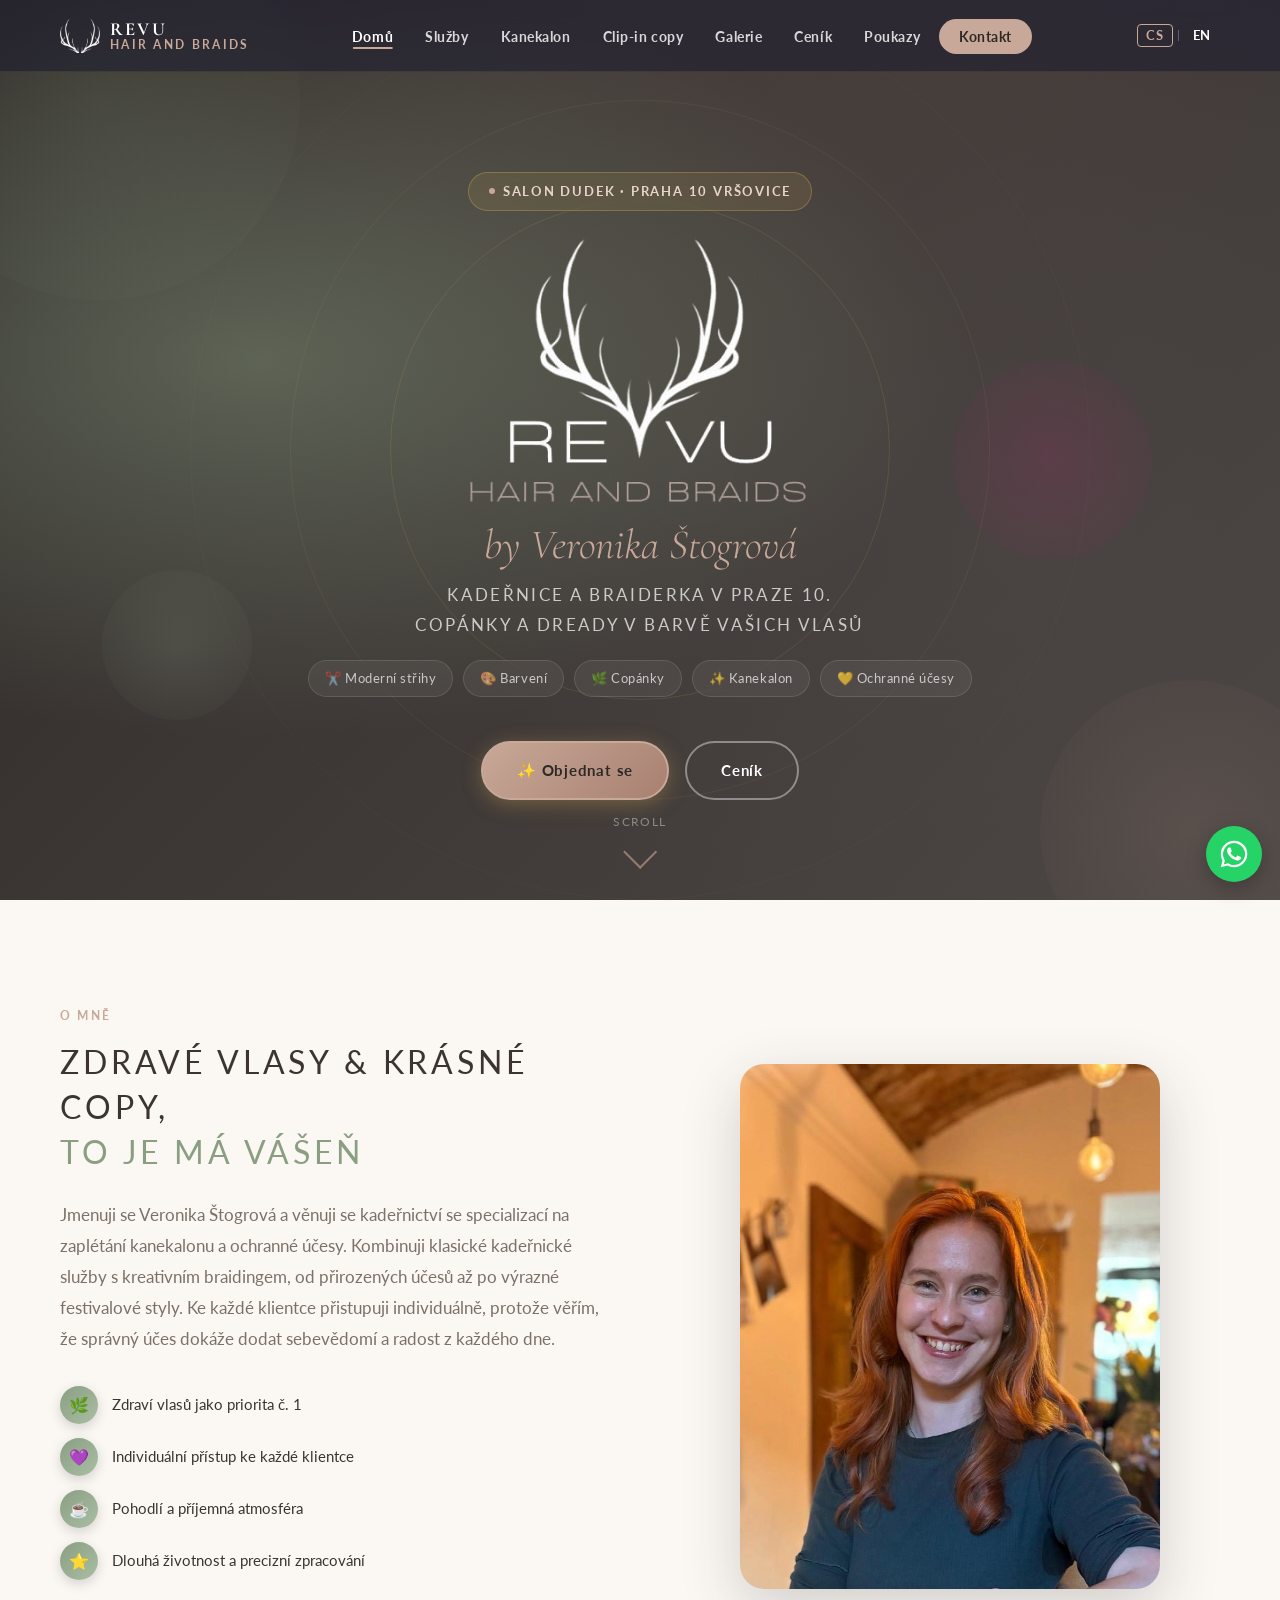
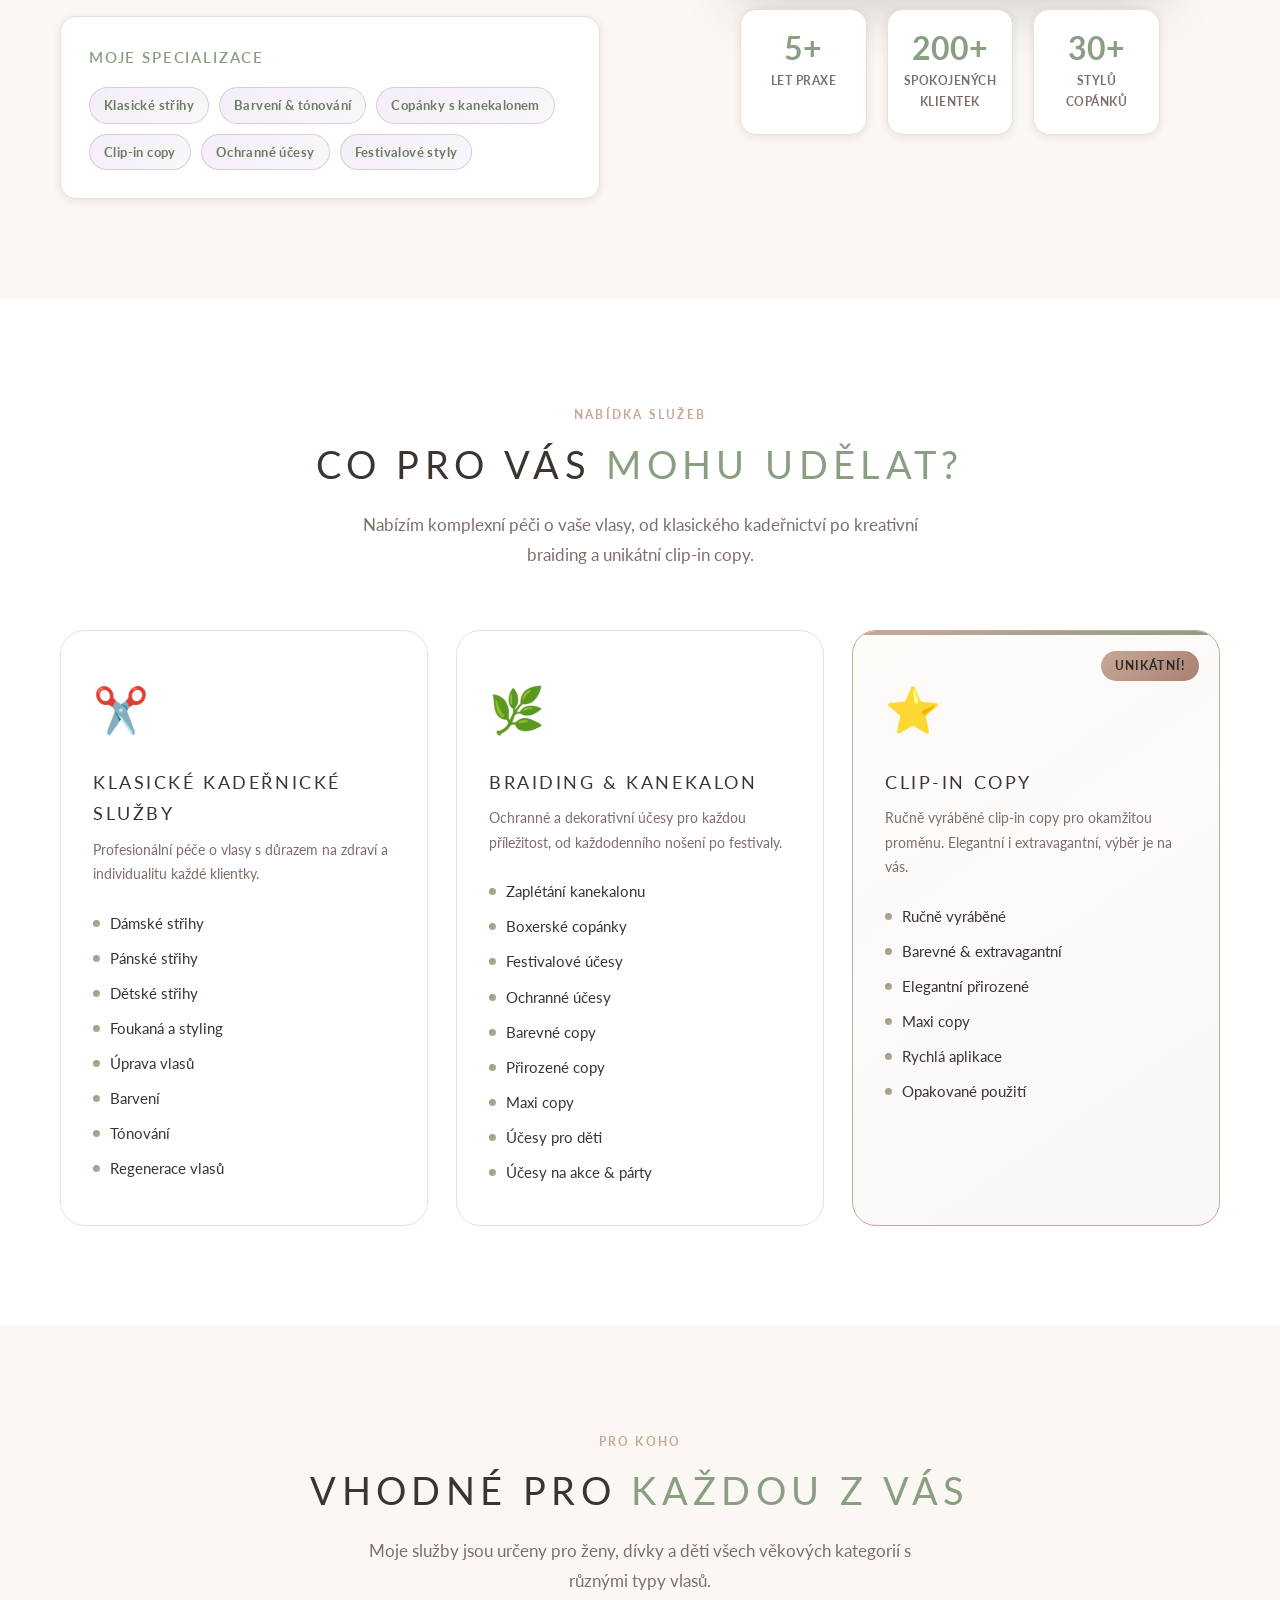
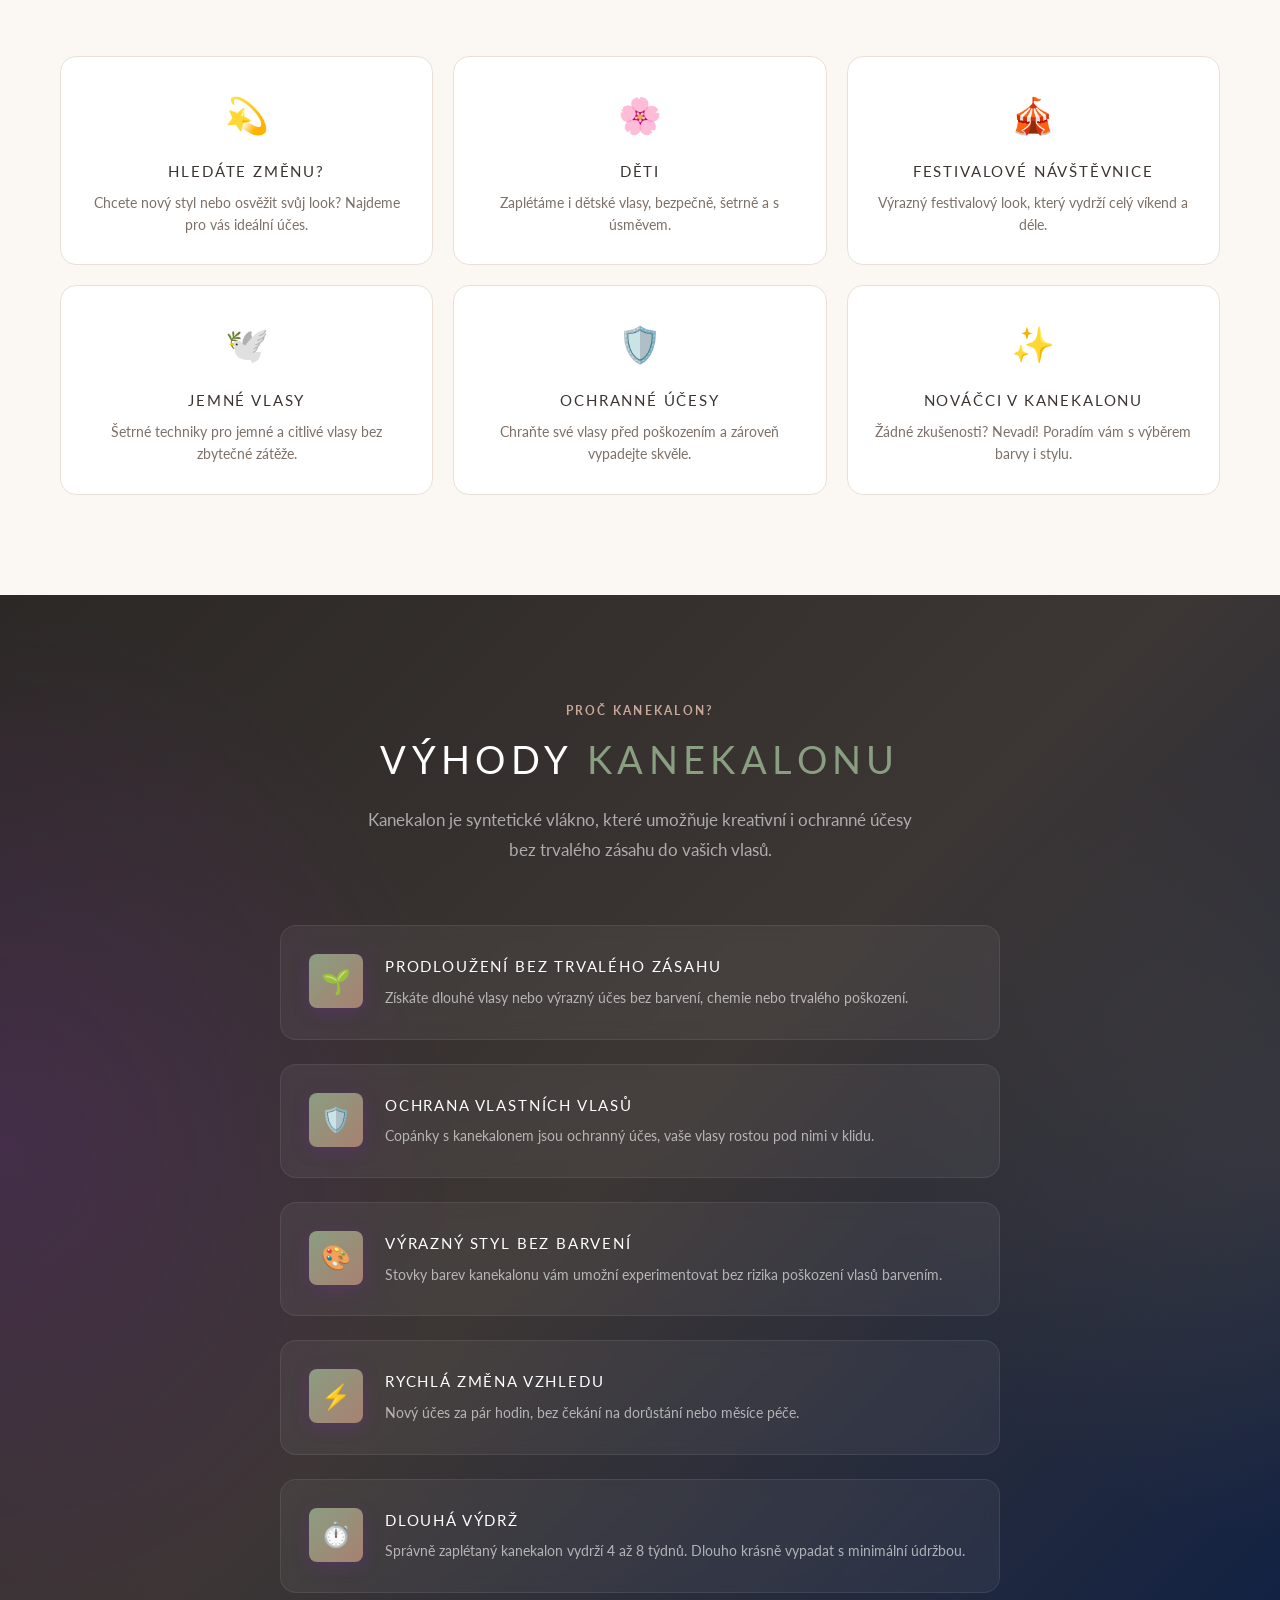
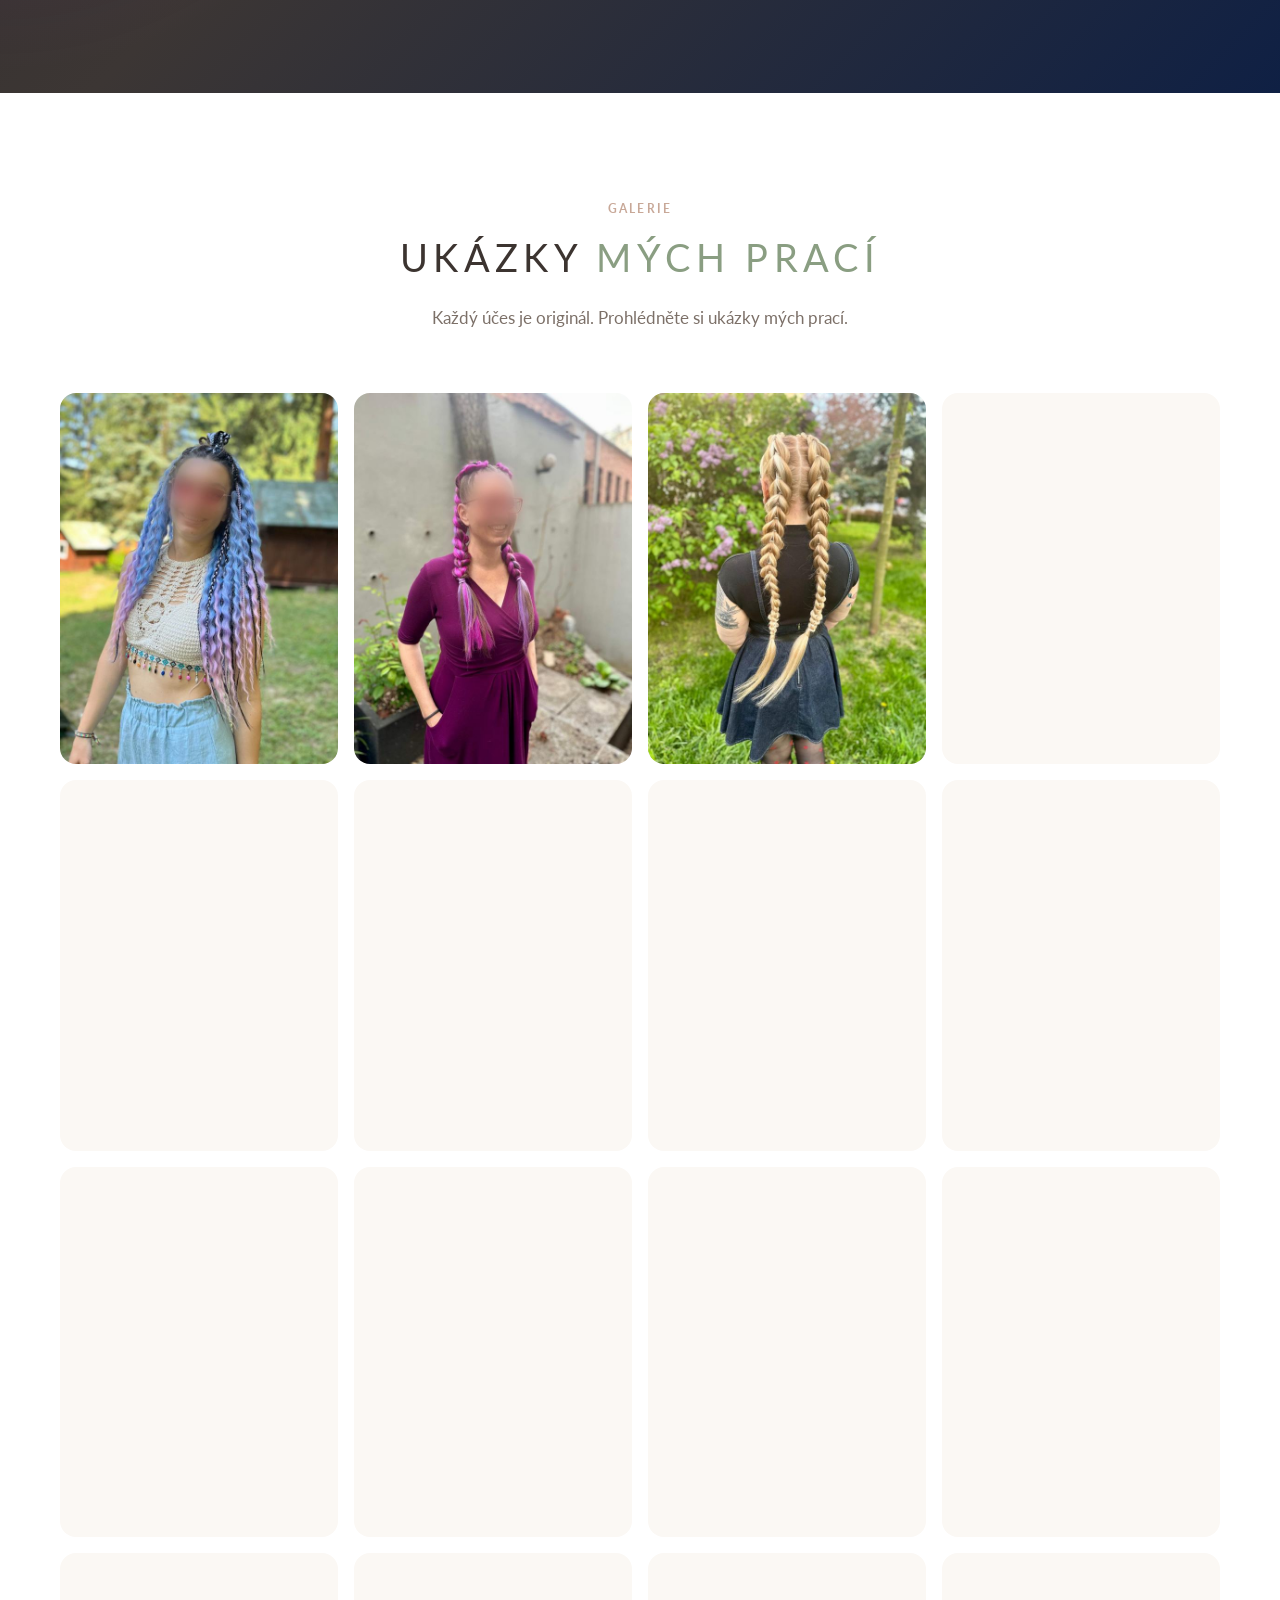
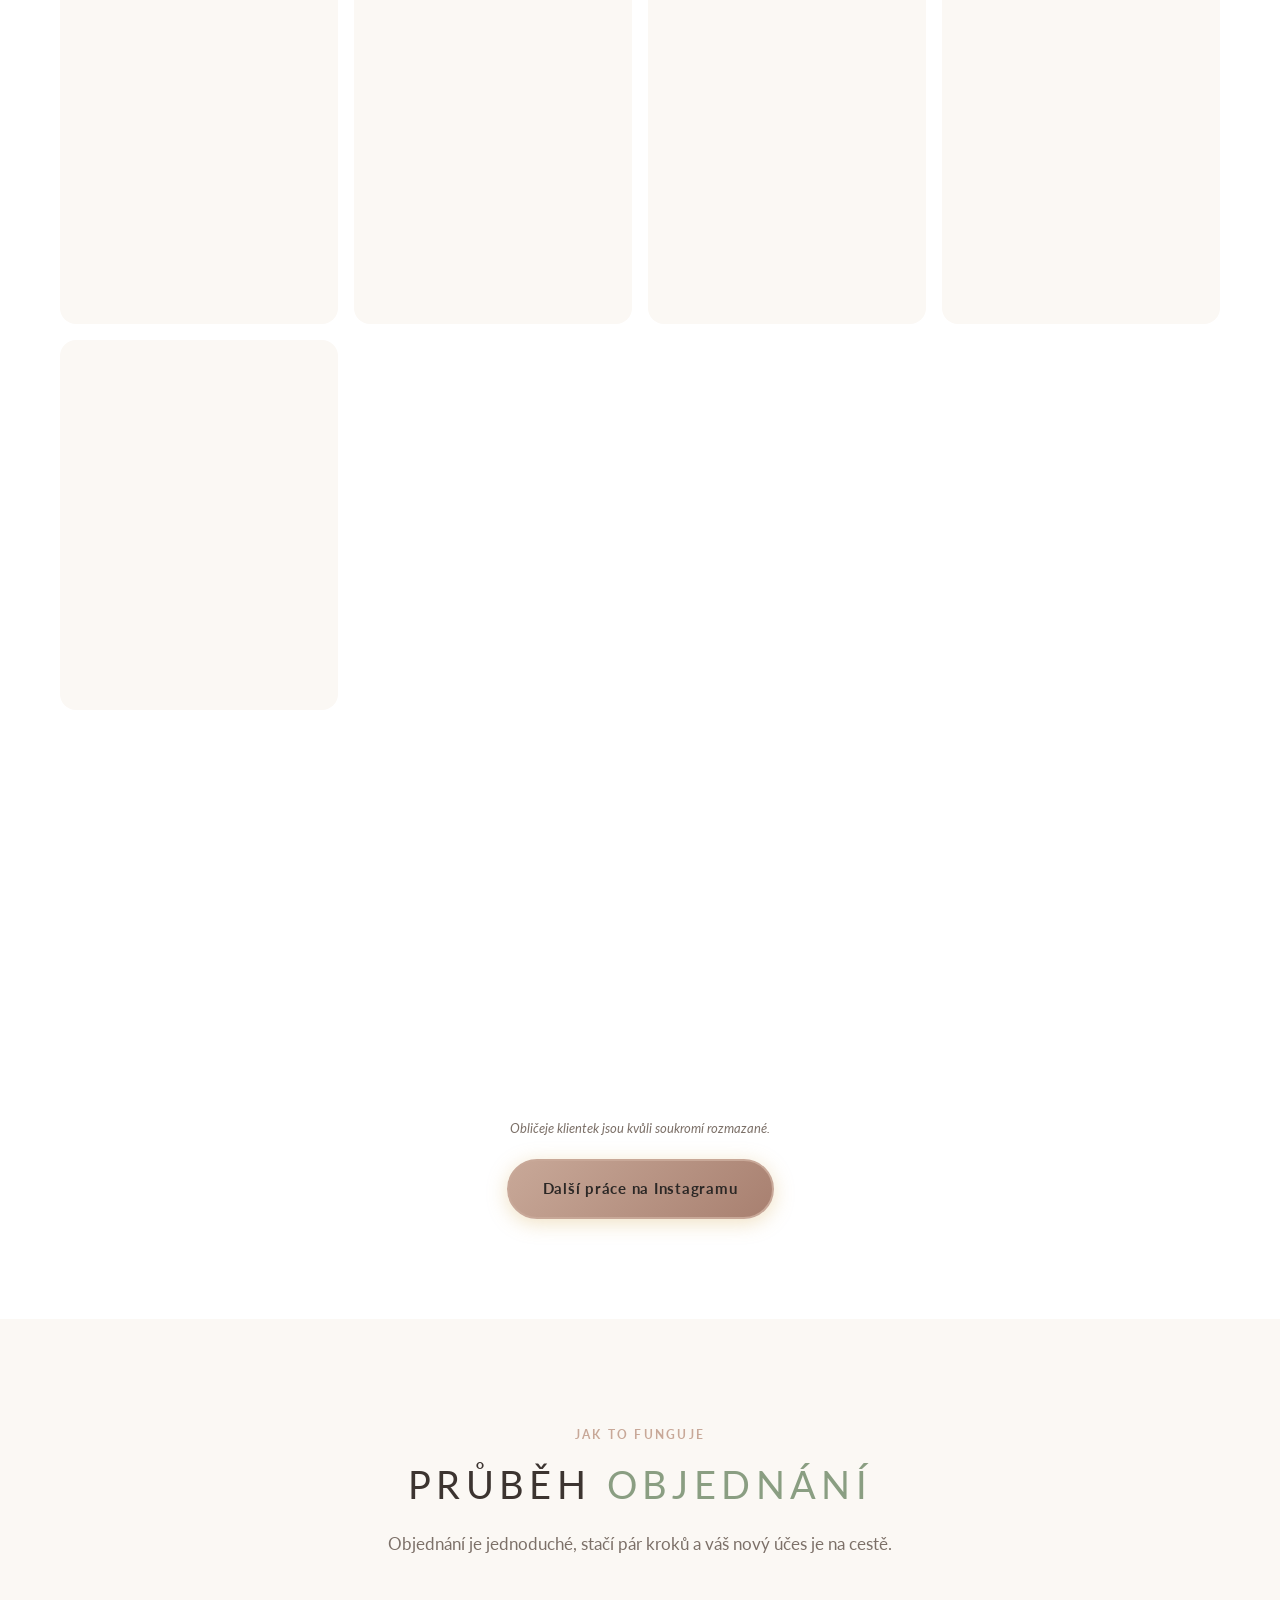
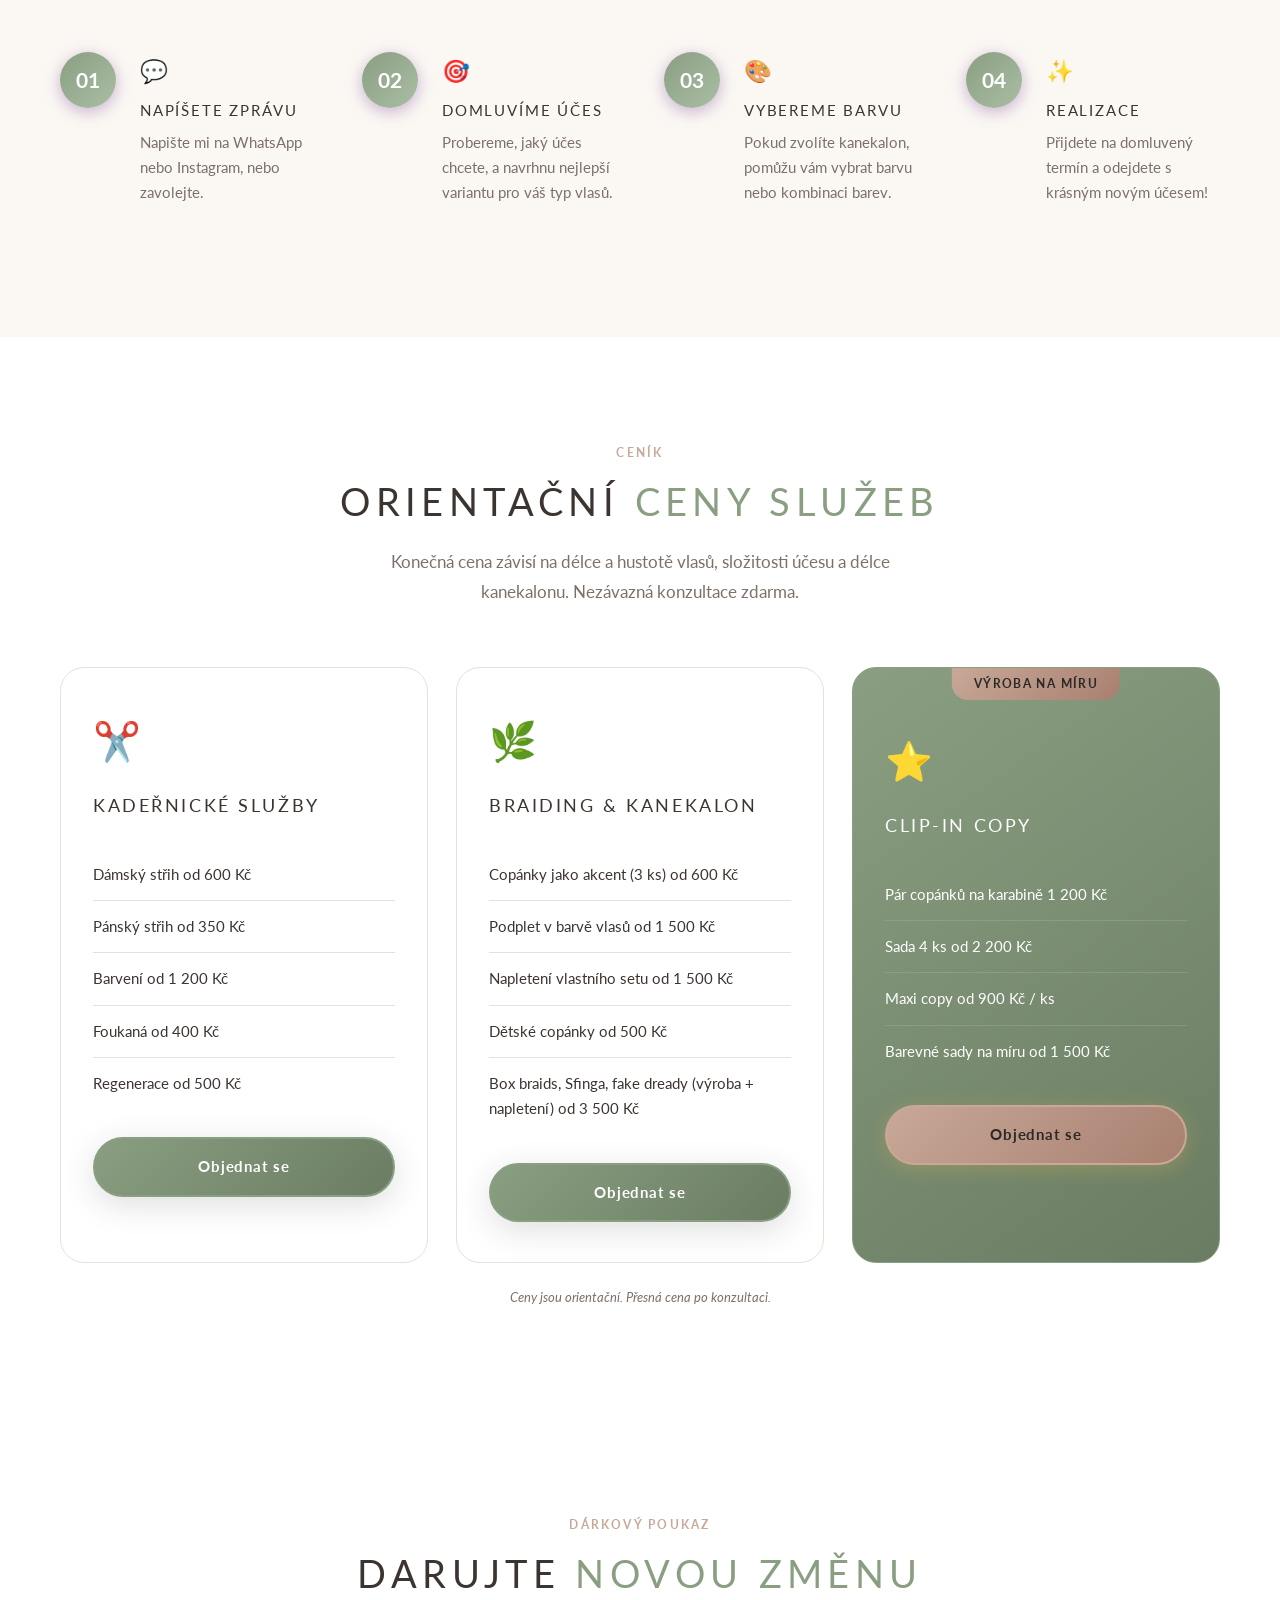
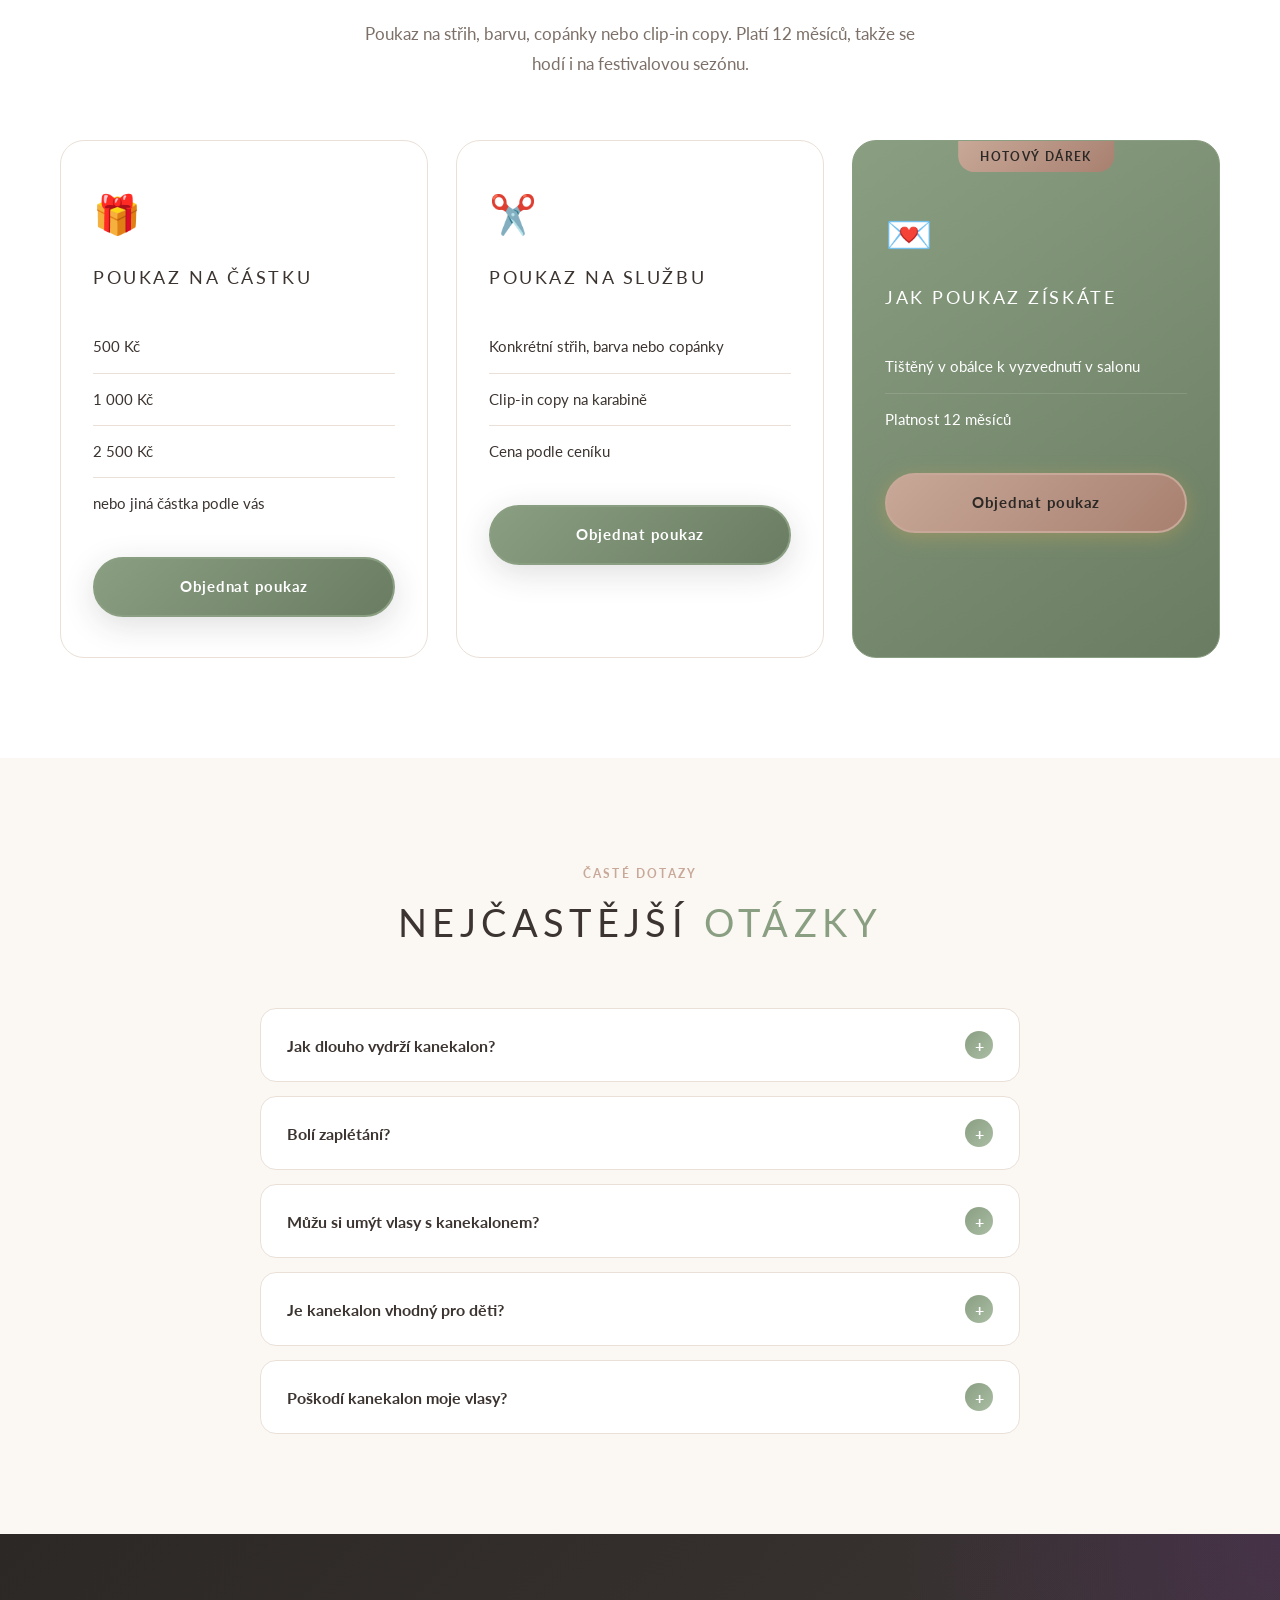
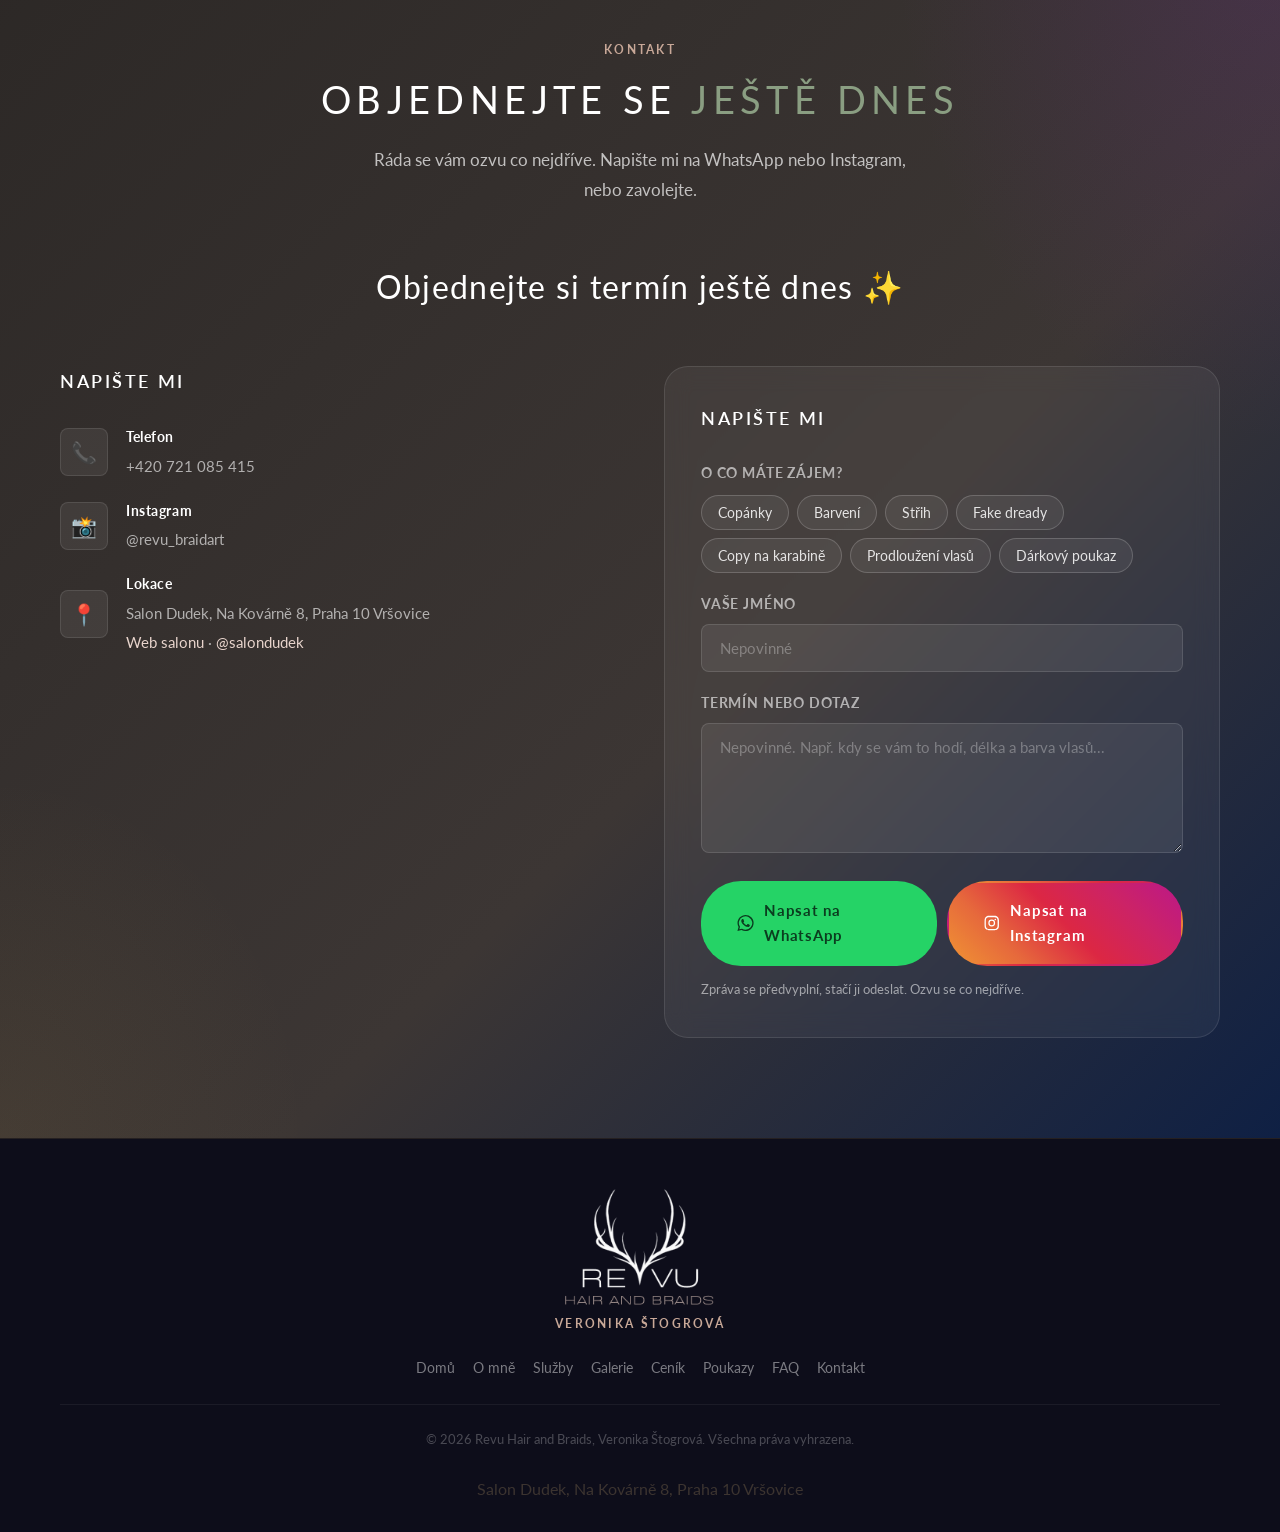
==== commit 3835c113: "open instagram dm directly" ====
--- a/index.html
+++ b/index.html
@@ -55,7 +55,7 @@
 
   <link rel="icon" type="image/png" href="img/favicon.png" />
   <link rel="apple-touch-icon" href="img/apple-touch-icon.png" />
-  <link rel="stylesheet" href="css/style.css" />
+  <link rel="stylesheet" href="css/style.css?v=20261126c" />
 </head>
 <body>
 
@@ -935,10 +935,10 @@
   </footer>
 
 
-  <a href="https://wa.me/420721085415" class="wa-float" id="waFloat" target="_blank" rel="noopener" aria-label="Napsat na WhatsApp" data-i18n-aria="form_wa">
+  <a href="https://wa.me/420721085415?text=Dobr%C3%BD%20den%2C%20cht%C4%9Bla%20bych%20se%20objednat." class="wa-float" id="waFloat" target="_blank" rel="noopener" aria-label="Napsat na WhatsApp" data-i18n-aria="form_wa">
     <svg viewBox="0 0 24 24" width="28" height="28" aria-hidden="true"><path fill="currentColor" d="M17.47 14.38c-.3-.15-1.75-.86-2.02-.96-.27-.1-.47-.15-.67.15-.2.3-.77.96-.94 1.16-.17.2-.35.22-.65.07-.3-.15-1.25-.46-2.38-1.47-.88-.79-1.47-1.76-1.64-2.06-.17-.3-.02-.46.13-.61.13-.13.3-.35.45-.52.15-.17.2-.3.3-.5.1-.2.05-.37-.03-.52-.07-.15-.67-1.61-.92-2.2-.24-.58-.49-.5-.67-.51h-.57c-.2 0-.52.07-.79.37-.27.3-1.04 1.02-1.04 2.48s1.06 2.88 1.21 3.08c.15.2 2.1 3.2 5.08 4.48.71.31 1.26.49 1.69.63.71.23 1.36.2 1.87.12.57-.09 1.75-.72 2-1.41.25-.69.25-1.29.17-1.41-.07-.12-.27-.2-.57-.35zM12.04 21.5h-.01a9.43 9.43 0 0 1-4.81-1.32l-.34-.2-3.58.94.96-3.49-.23-.36a9.43 9.43 0 1 1 8.01 4.43zm8.03-17.47A11.3 11.3 0 0 0 12.04.7C5.78.7.68 5.8.68 12.06c0 2 .52 3.96 1.52 5.68L.6 23.3l5.7-1.5a11.33 11.33 0 0 0 5.73 1.46h.01c6.26 0 11.36-5.1 11.36-11.36 0-3.04-1.18-5.89-3.33-8.03z"/></svg>
   </a>
-  <script src="js/main.js"></script>
-  <script src="js/i18n.js"></script>
+  <script src="js/main.js?v=20261126c"></script>
+  <script src="js/i18n.js?v=20261126c"></script>
 </body>
 </html>
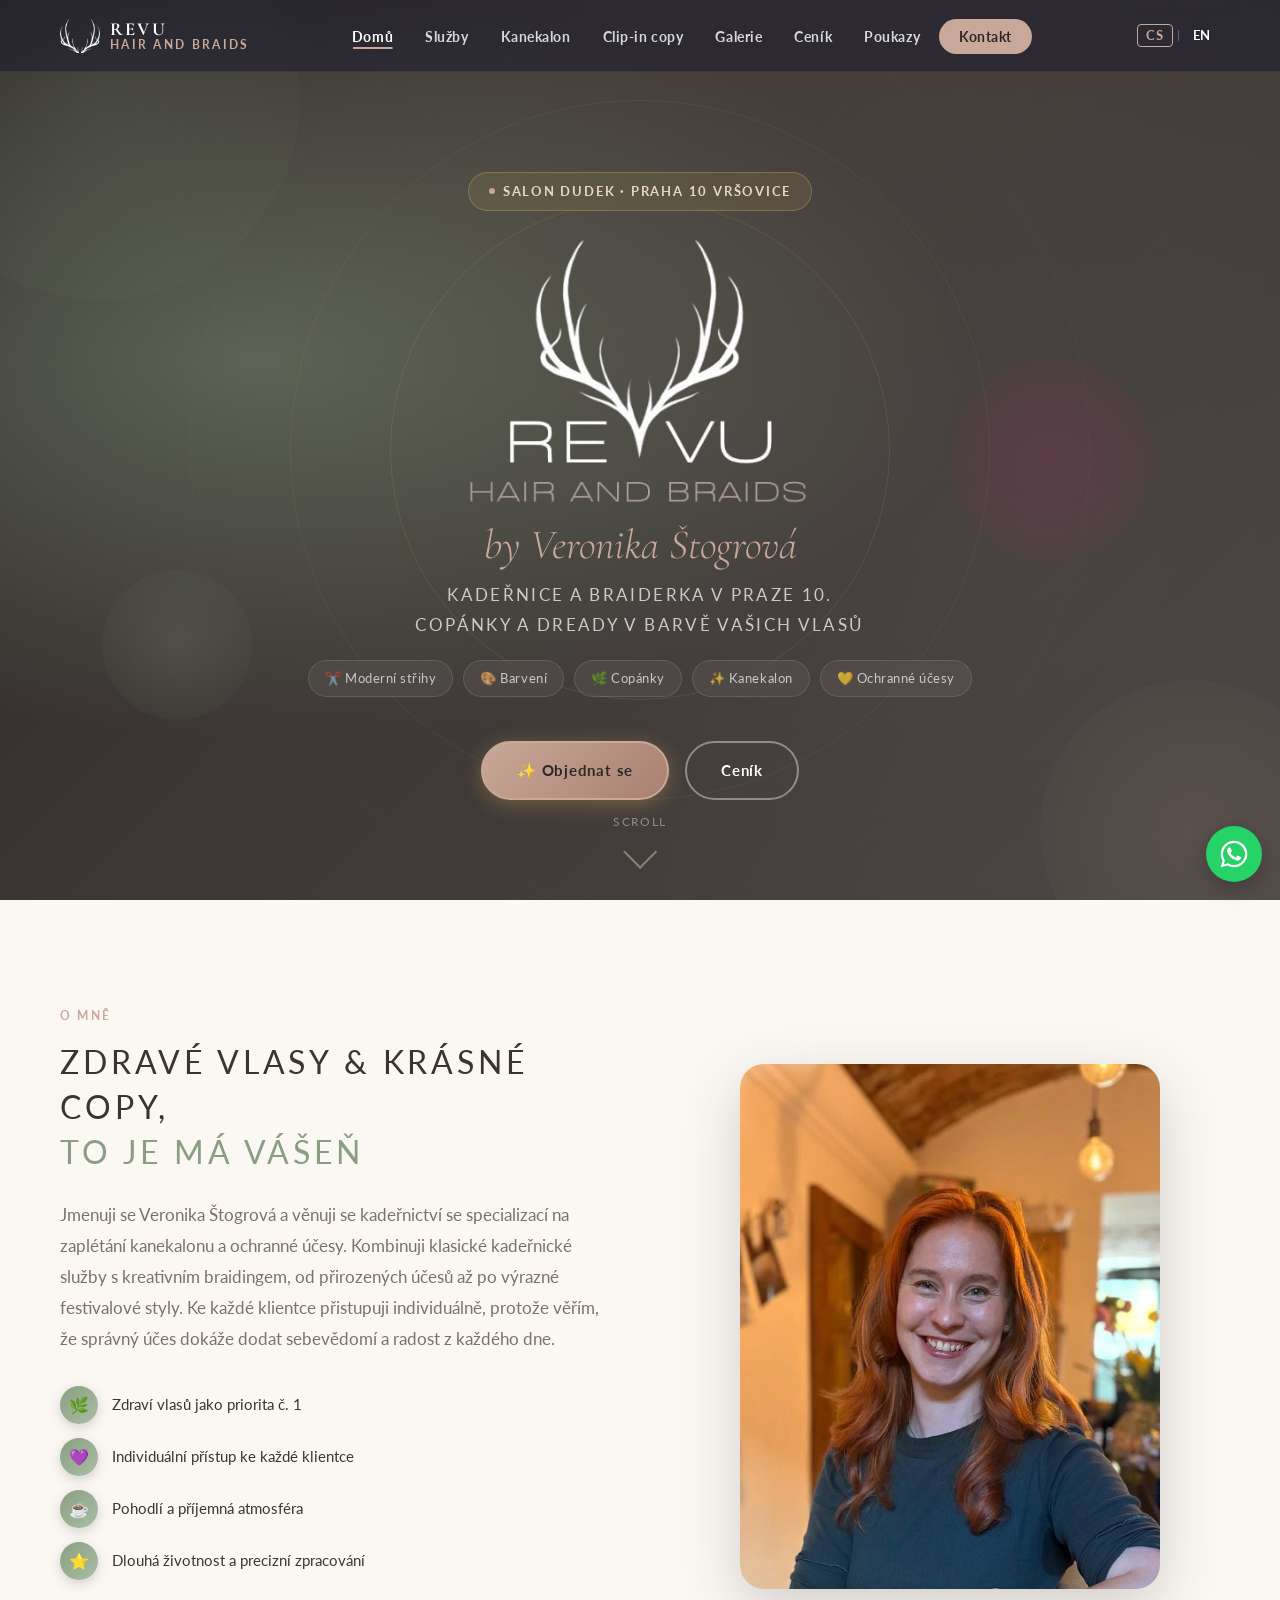
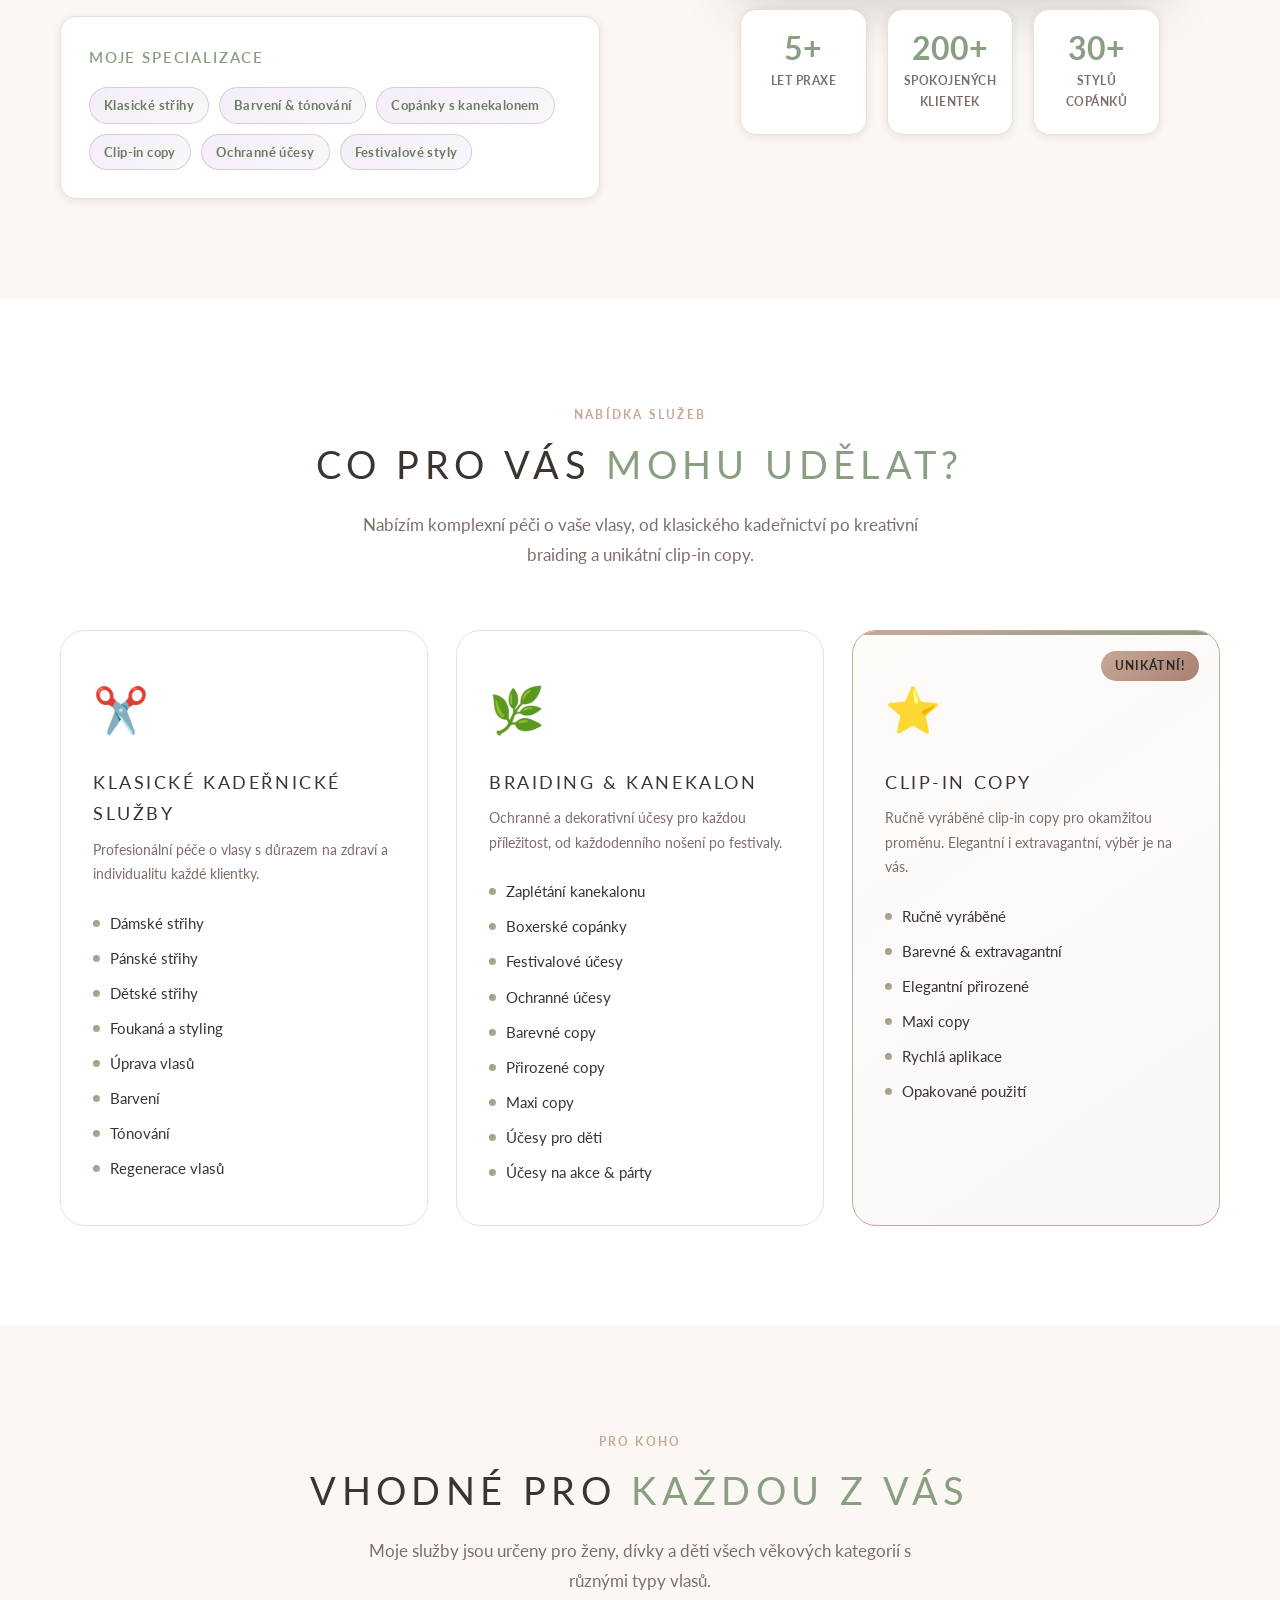
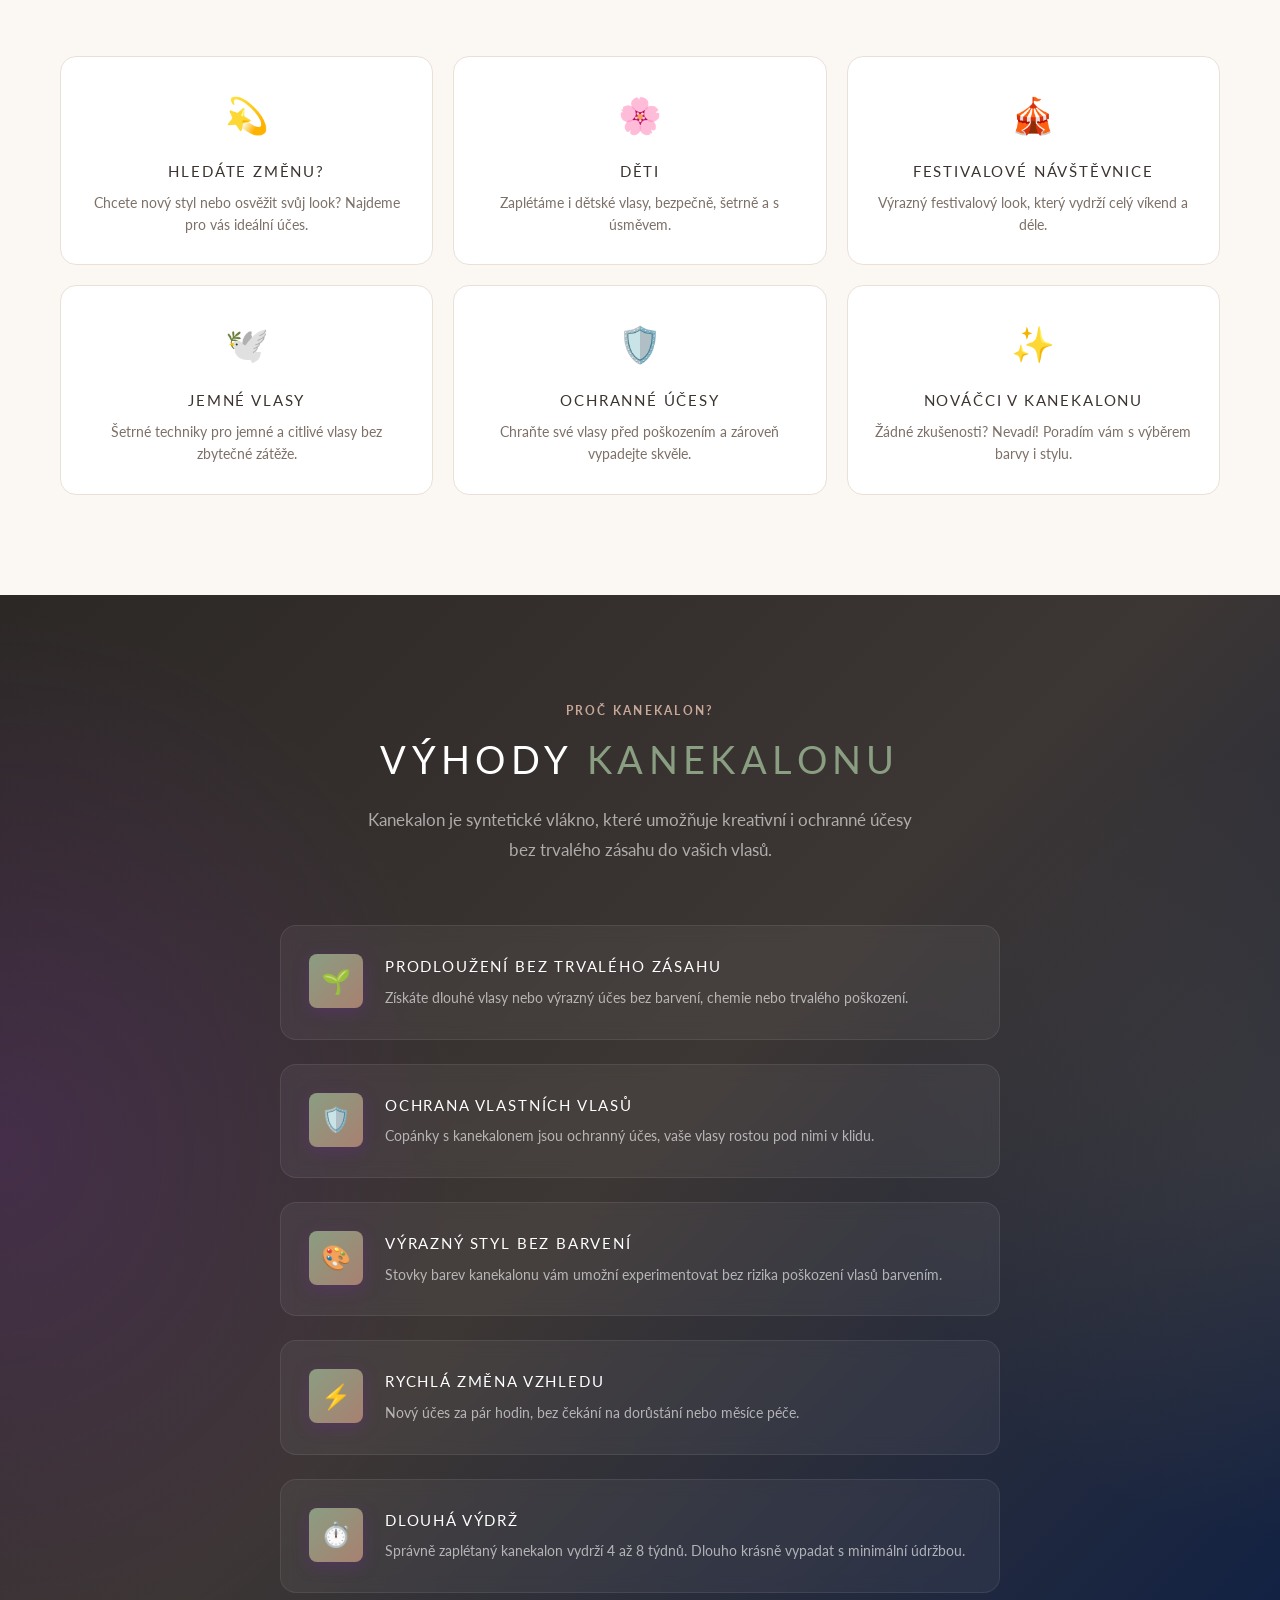
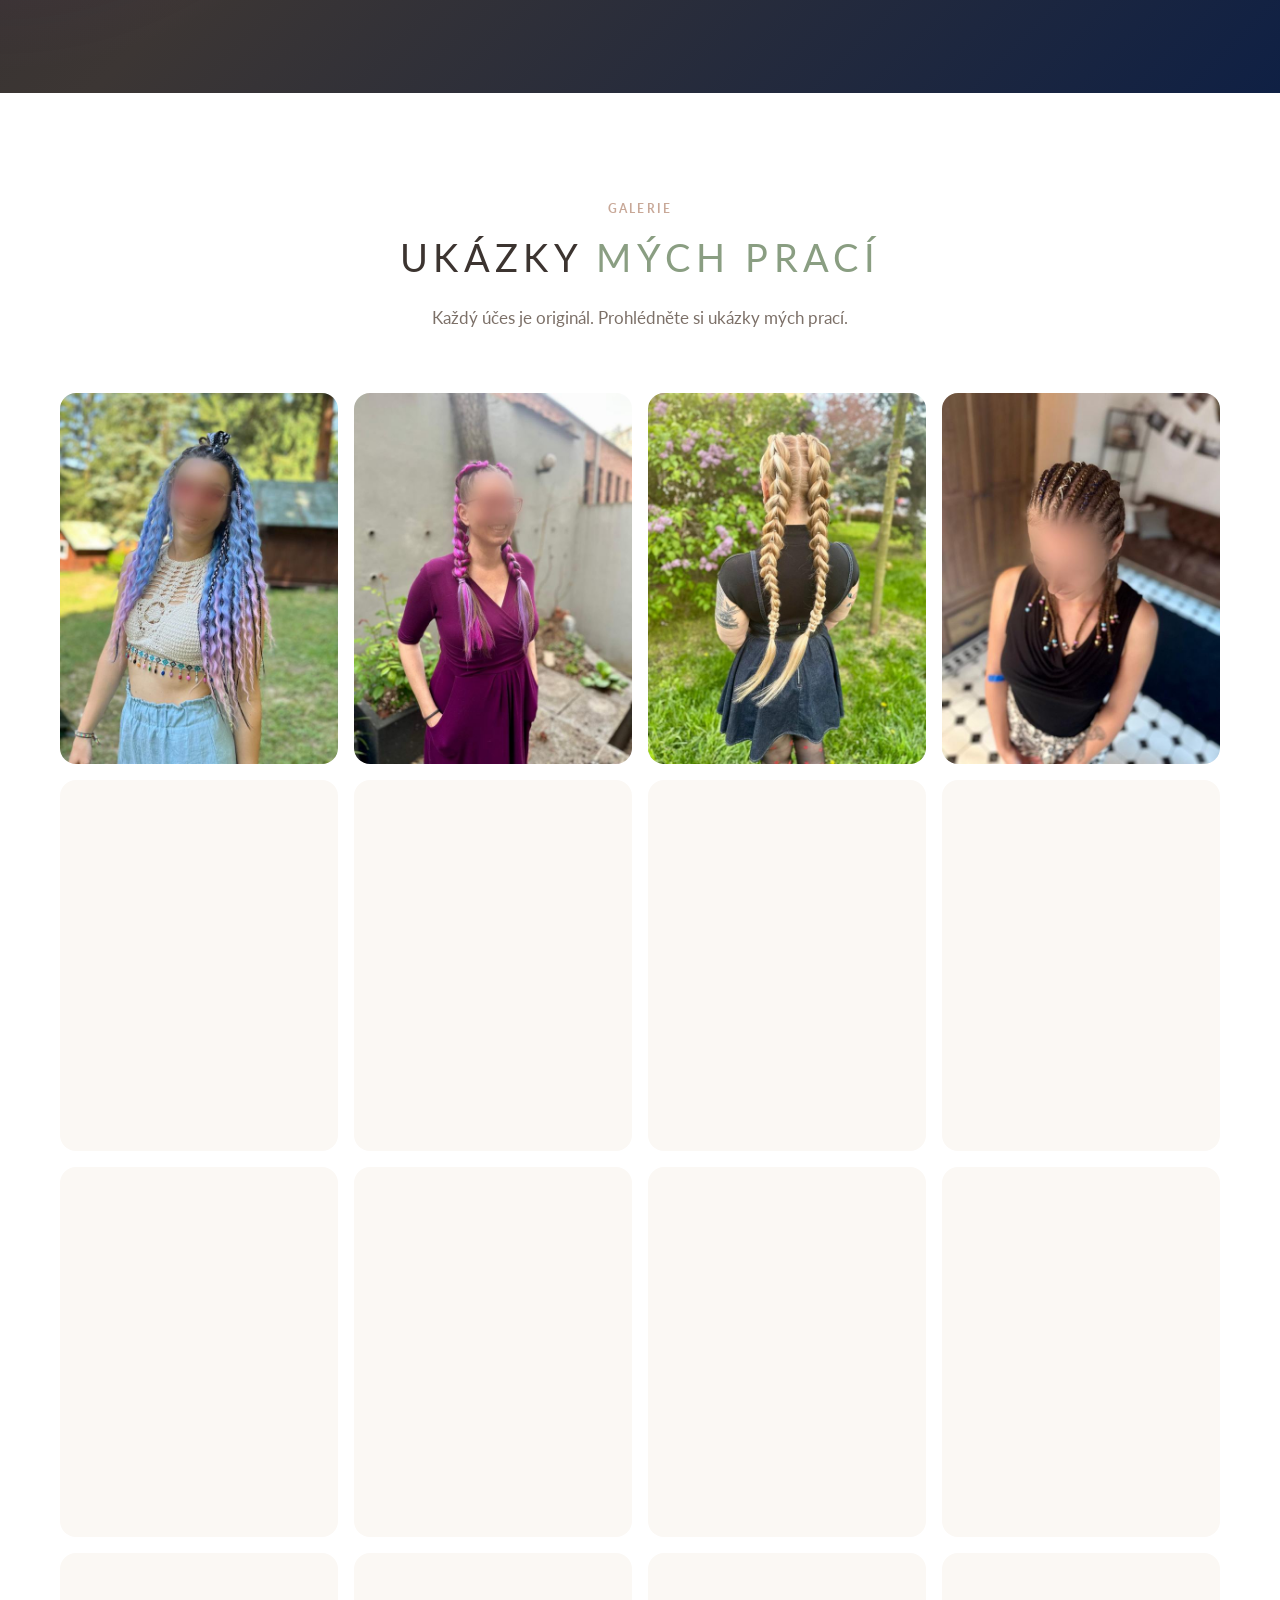
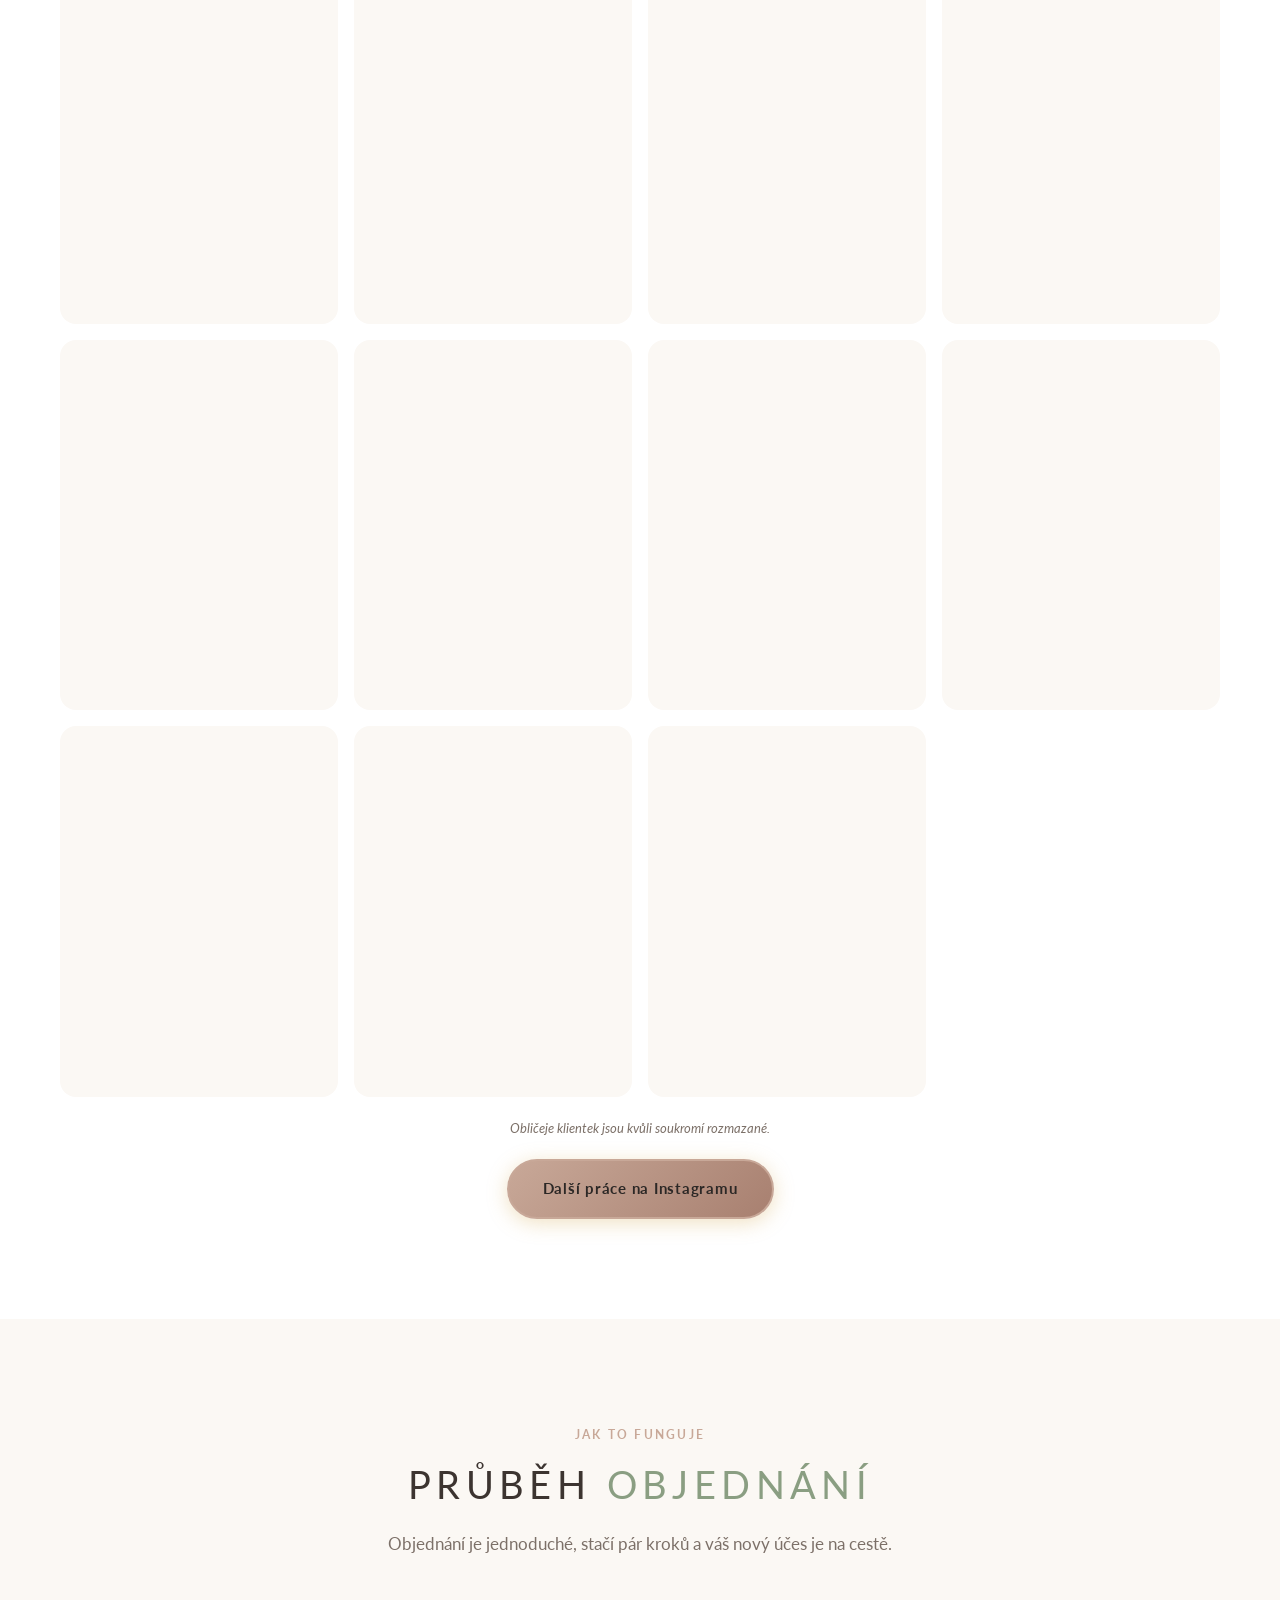
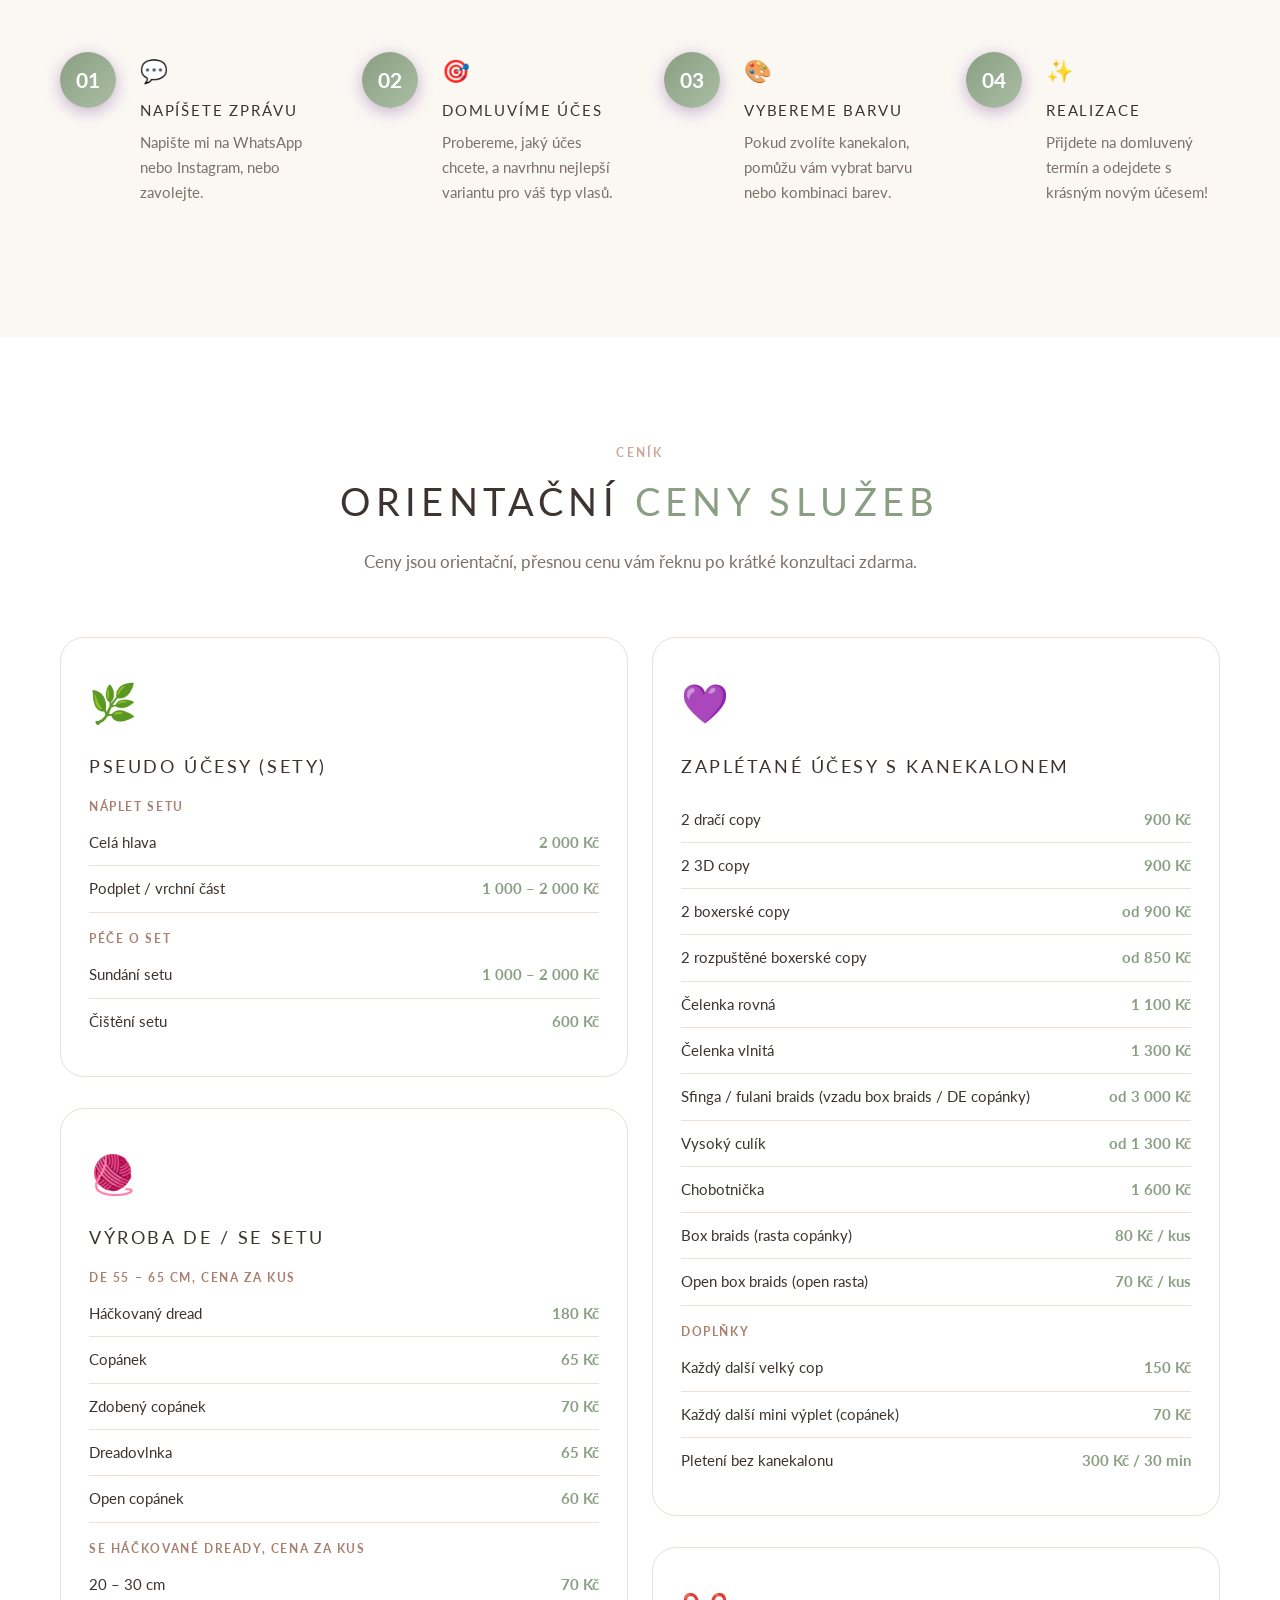
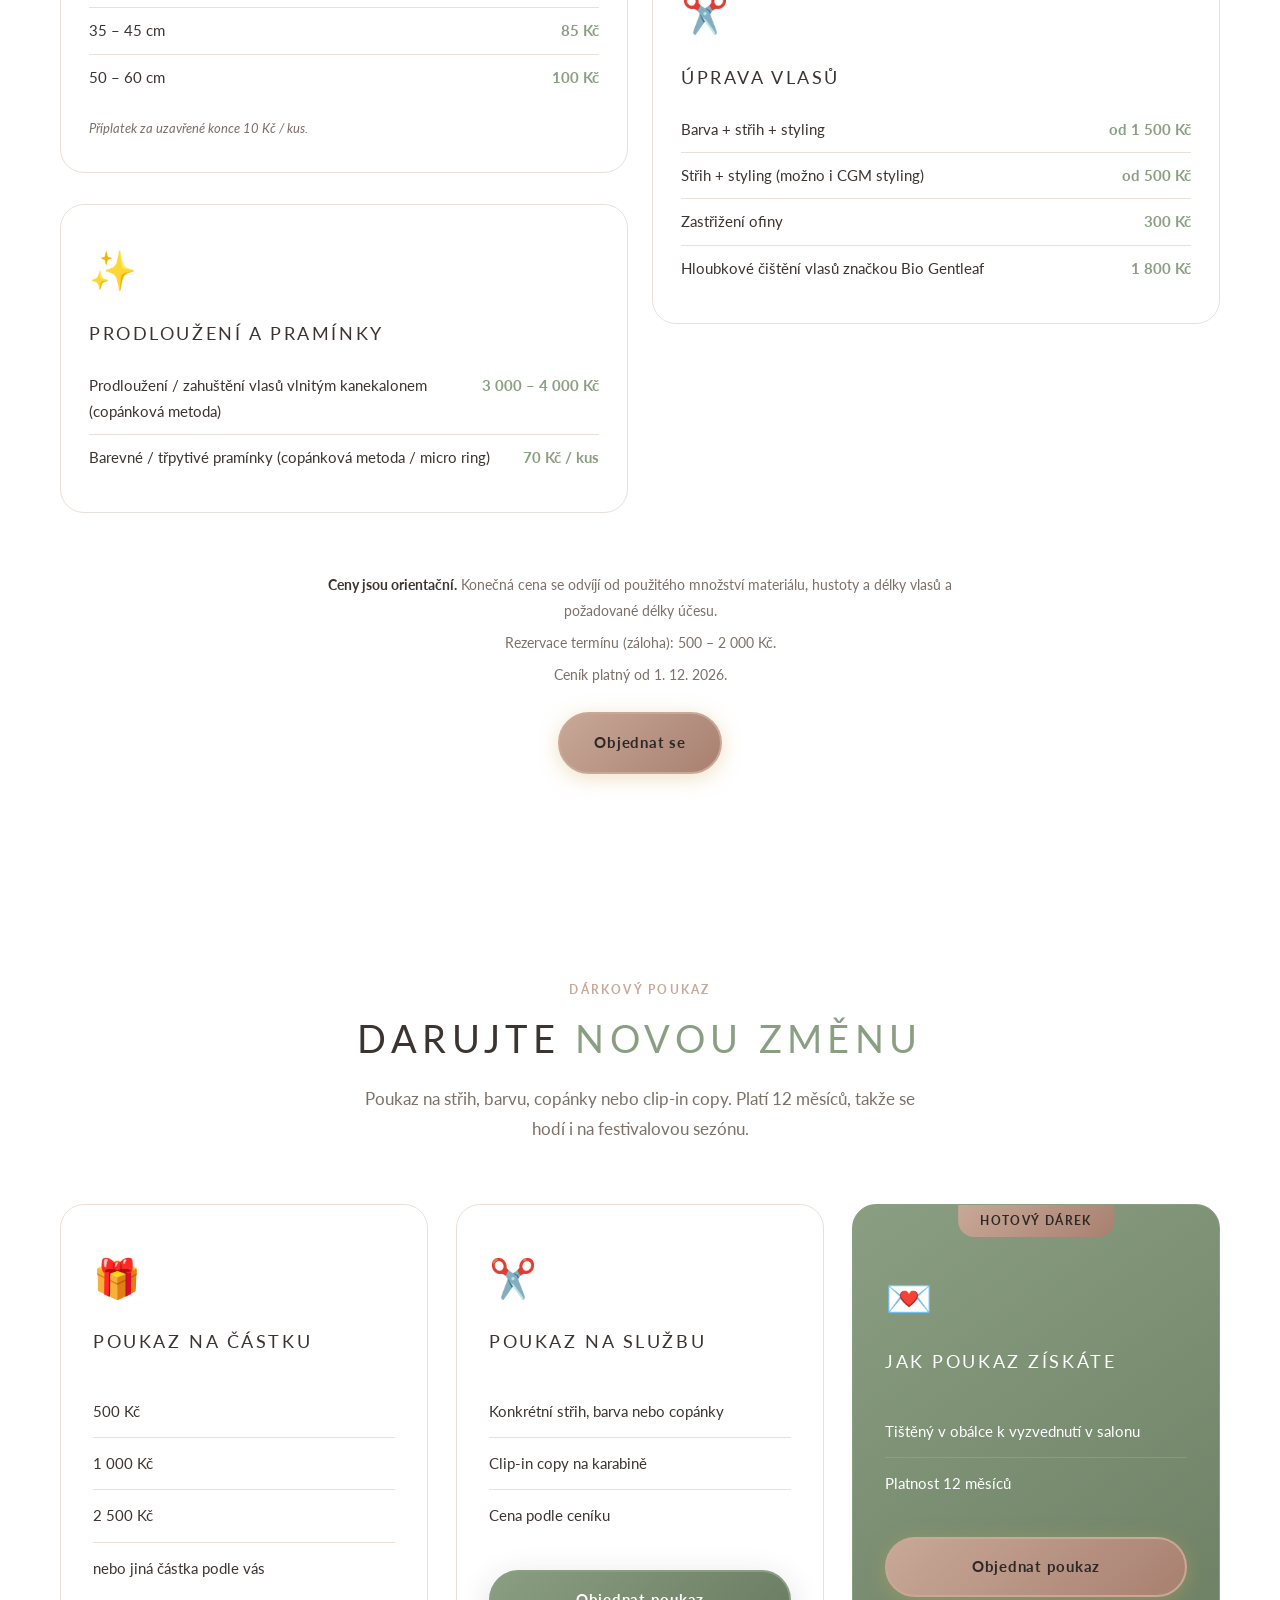
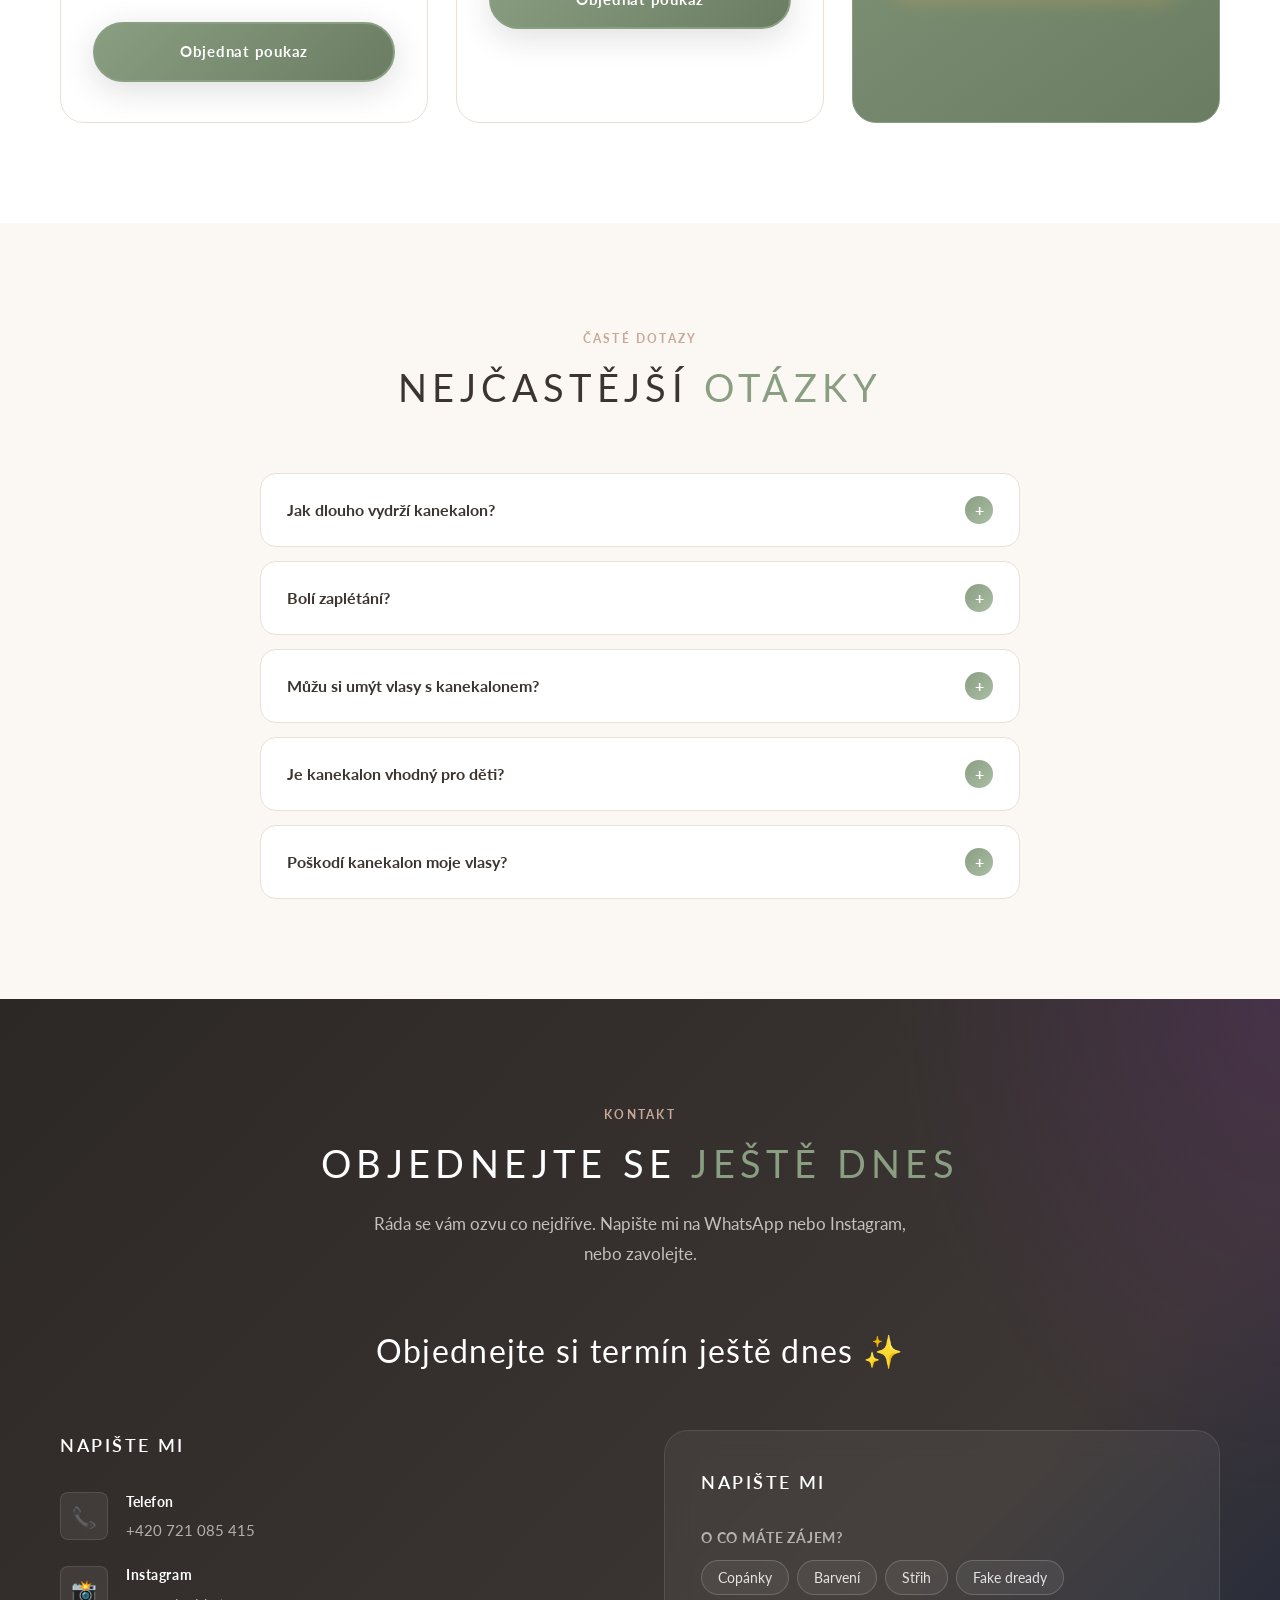
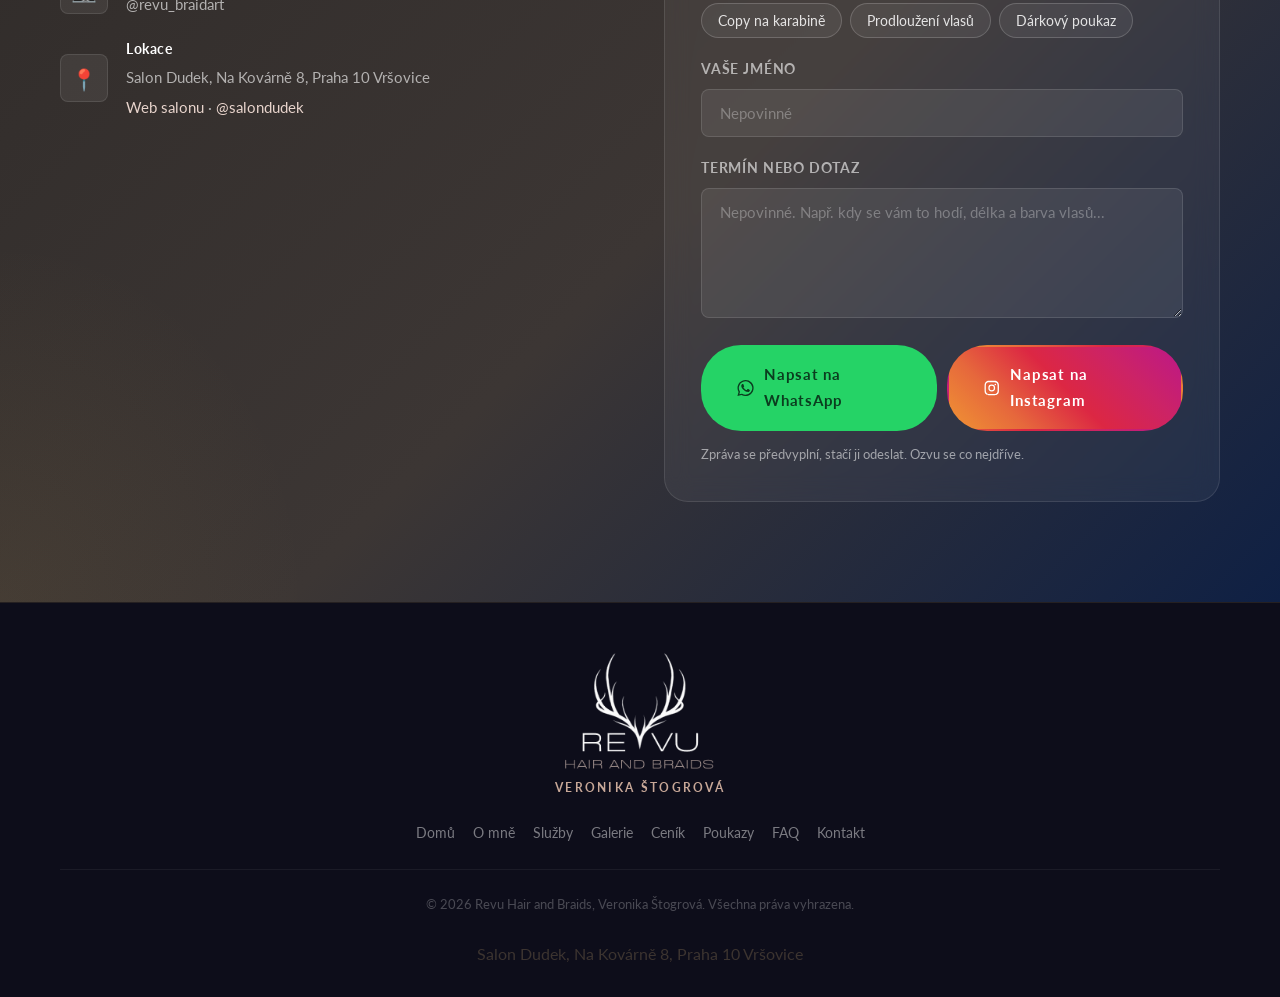
==== commit c81b8b58: "add real price list" ====
--- a/index.html
+++ b/index.html
@@ -35,7 +35,7 @@
       "addressCountry": "CZ"
     },
     "areaServed": "Praha",
-    "priceRange": "500 až 5 000 Kč",
+    "priceRange": "300 až 4 000 Kč",
     "currenciesAccepted": "CZK",
     "sameAs": ["https://www.instagram.com/revu_braidart/"],
     "employee": { "@type": "Person", "name": "Veronika Štogrová", "jobTitle": "Kadeřnice a braiderka" },
@@ -55,7 +55,7 @@
 
   <link rel="icon" type="image/png" href="img/favicon.png" />
   <link rel="apple-touch-icon" href="img/apple-touch-icon.png" />
-  <link rel="stylesheet" href="css/style.css?v=20261126c" />
+  <link rel="stylesheet" href="css/style.css?v=20261126e" />
 </head>
 <body>
 
@@ -610,58 +610,87 @@
         <span class="section-tag" data-i18n="pricing_tag">Ceník</span>
         <h2 class="section-title" data-i18n="pricing_title">Orientační <span>ceny služeb</span></h2>
         <p class="section-desc" data-i18n="pricing_desc">
-          Konečná cena závisí na délce a hustotě vlasů, složitosti účesu a délce kanekalonu. Nezávazná konzultace zdarma.
+          Ceny jsou orientační, přesnou cenu vám řeknu po krátké konzultaci zdarma.
         </p>
       </div>
 
-      <!-- NOTE: placeholder prices (11/2026), to be confirmed by Veronika. Keep in sync with js/i18n.js. -->
-      <div class="pricing-grid">
-
-        <!-- Kadeřnické služby -->
+      <div class="pricing-grid price-list">
+        <div class="pricing-card fade-in">
+          <span class="pricing-icon" aria-hidden="true">🌿</span>
+          <h3 class="pricing-title" data-i18n="pl_c1">Pseudo účesy (sety)</h3>
+          <ul class="pricing-items" role="list">
+            <li class="pricing-sub" data-i18n="pl_c1_s1">Náplet setu</li>
+            <li class="pricing-item"><span data-i18n="pl_c1_i1">Celá hlava</span><span class="pricing-price" data-i18n="pl_c1_i1_p">2 000 Kč</span></li>
+            <li class="pricing-item"><span data-i18n="pl_c1_i2">Podplet / vrchní část</span><span class="pricing-price" data-i18n="pl_c1_i2_p">1 000 – 2 000 Kč</span></li>
+            <li class="pricing-sub" data-i18n="pl_c1_s2">Péče o set</li>
+            <li class="pricing-item"><span data-i18n="pl_c1_i3">Sundání setu</span><span class="pricing-price" data-i18n="pl_c1_i3_p">1 000 – 2 000 Kč</span></li>
+            <li class="pricing-item"><span data-i18n="pl_c1_i4">Čištění setu</span><span class="pricing-price" data-i18n="pl_c1_i4_p">600 Kč</span></li>
+          </ul>
+        </div>
+        <div class="pricing-card fade-in">
+          <span class="pricing-icon" aria-hidden="true">🧶</span>
+          <h3 class="pricing-title" data-i18n="pl_c2">Výroba DE / SE setu</h3>
+          <ul class="pricing-items" role="list">
+            <li class="pricing-sub" data-i18n="pl_c2_s1">DE 55 – 65 cm, cena za kus</li>
+            <li class="pricing-item"><span data-i18n="pl_c2_i1">Háčkovaný dread</span><span class="pricing-price" data-i18n="pl_c2_i1_p">180 Kč</span></li>
+            <li class="pricing-item"><span data-i18n="pl_c2_i2">Copánek</span><span class="pricing-price" data-i18n="pl_c2_i2_p">65 Kč</span></li>
+            <li class="pricing-item"><span data-i18n="pl_c2_i3">Zdobený copánek</span><span class="pricing-price" data-i18n="pl_c2_i3_p">70 Kč</span></li>
+            <li class="pricing-item"><span data-i18n="pl_c2_i4">Dreadovlnka</span><span class="pricing-price" data-i18n="pl_c2_i4_p">65 Kč</span></li>
+            <li class="pricing-item"><span data-i18n="pl_c2_i5">Open copánek</span><span class="pricing-price" data-i18n="pl_c2_i5_p">60 Kč</span></li>
+            <li class="pricing-sub" data-i18n="pl_c2_s2">SE háčkované dready, cena za kus</li>
+            <li class="pricing-item"><span data-i18n="pl_c2_i6">20 – 30 cm</span><span class="pricing-price" data-i18n="pl_c2_i6_p">70 Kč</span></li>
+            <li class="pricing-item"><span data-i18n="pl_c2_i7">35 – 45 cm</span><span class="pricing-price" data-i18n="pl_c2_i7_p">85 Kč</span></li>
+            <li class="pricing-item"><span data-i18n="pl_c2_i8">50 – 60 cm</span><span class="pricing-price" data-i18n="pl_c2_i8_p">100 Kč</span></li>
+          </ul>
+          <p class="pricing-note" data-i18n="pl_c2_n1">Příplatek za uzavřené konce 10 Kč / kus.</p>
+        </div>
+        <div class="pricing-card fade-in">
+          <span class="pricing-icon" aria-hidden="true">✨</span>
+          <h3 class="pricing-title" data-i18n="pl_c3">Prodloužení a pramínky</h3>
+          <ul class="pricing-items" role="list">
+            <li class="pricing-item"><span data-i18n="pl_c3_i1">Prodloužení / zahuštění vlasů vlnitým kanekalonem (copánková metoda)</span><span class="pricing-price" data-i18n="pl_c3_i1_p">3 000 – 4 000 Kč</span></li>
+            <li class="pricing-item"><span data-i18n="pl_c3_i2">Barevné / třpytivé pramínky (copánková metoda / micro ring)</span><span class="pricing-price" data-i18n="pl_c3_i2_p">70 Kč / kus</span></li>
+          </ul>
+        </div>
+        <div class="pricing-card fade-in">
+          <span class="pricing-icon" aria-hidden="true">💜</span>
+          <h3 class="pricing-title" data-i18n="pl_c4">Zaplétané účesy s kanekalonem</h3>
+          <ul class="pricing-items" role="list">
+            <li class="pricing-item"><span data-i18n="pl_c4_i1">2 dračí copy</span><span class="pricing-price" data-i18n="pl_c4_i1_p">900 Kč</span></li>
+            <li class="pricing-item"><span data-i18n="pl_c4_i2">2 3D copy</span><span class="pricing-price" data-i18n="pl_c4_i2_p">900 Kč</span></li>
+            <li class="pricing-item"><span data-i18n="pl_c4_i3">2 boxerské copy</span><span class="pricing-price" data-i18n="pl_c4_i3_p">od 900 Kč</span></li>
+            <li class="pricing-item"><span data-i18n="pl_c4_i4">2 rozpuštěné boxerské copy</span><span class="pricing-price" data-i18n="pl_c4_i4_p">od 850 Kč</span></li>
+            <li class="pricing-item"><span data-i18n="pl_c4_i5">Čelenka rovná</span><span class="pricing-price" data-i18n="pl_c4_i5_p">1 100 Kč</span></li>
+            <li class="pricing-item"><span data-i18n="pl_c4_i6">Čelenka vlnitá</span><span class="pricing-price" data-i18n="pl_c4_i6_p">1 300 Kč</span></li>
+            <li class="pricing-item"><span data-i18n="pl_c4_i7">Sfinga / fulani braids (vzadu box braids / DE copánky)</span><span class="pricing-price" data-i18n="pl_c4_i7_p">od 3 000 Kč</span></li>
+            <li class="pricing-item"><span data-i18n="pl_c4_i8">Vysoký culík</span><span class="pricing-price" data-i18n="pl_c4_i8_p">od 1 300 Kč</span></li>
+            <li class="pricing-item"><span data-i18n="pl_c4_i9">Chobotnička</span><span class="pricing-price" data-i18n="pl_c4_i9_p">1 600 Kč</span></li>
+            <li class="pricing-item"><span data-i18n="pl_c4_i10">Box braids (rasta copánky)</span><span class="pricing-price" data-i18n="pl_c4_i10_p">80 Kč / kus</span></li>
+            <li class="pricing-item"><span data-i18n="pl_c4_i11">Open box braids (open rasta)</span><span class="pricing-price" data-i18n="pl_c4_i11_p">70 Kč / kus</span></li>
+            <li class="pricing-sub" data-i18n="pl_c4_s1">Doplňky</li>
+            <li class="pricing-item"><span data-i18n="pl_c4_i12">Každý další velký cop</span><span class="pricing-price" data-i18n="pl_c4_i12_p">150 Kč</span></li>
+            <li class="pricing-item"><span data-i18n="pl_c4_i13">Každý další mini výplet (copánek)</span><span class="pricing-price" data-i18n="pl_c4_i13_p">70 Kč</span></li>
+            <li class="pricing-item"><span data-i18n="pl_c4_i14">Pletení bez kanekalonu</span><span class="pricing-price" data-i18n="pl_c4_i14_p">300 Kč / 30 min</span></li>
+          </ul>
+        </div>
         <div class="pricing-card fade-in">
           <span class="pricing-icon" aria-hidden="true">✂️</span>
-          <h3 class="pricing-title" data-i18n="price1_title">Kadeřnické služby</h3>
+          <h3 class="pricing-title" data-i18n="pl_c5">Úprava vlasů</h3>
           <ul class="pricing-items" role="list">
-            <li class="pricing-item" data-i18n="price1_li1">Dámský střih od 600 Kč</li>
-            <li class="pricing-item" data-i18n="price1_li2">Pánský střih od 350 Kč</li>
-            <li class="pricing-item" data-i18n="price1_li3">Barvení od 1 200 Kč</li>
-            <li class="pricing-item" data-i18n="price1_li4">Foukaná od 400 Kč</li>
-            <li class="pricing-item" data-i18n="price1_li5">Regenerace od 500 Kč</li>
-          </ul>
-          <a href="#contact" class="btn btn-purple pricing-cta" data-i18n="price1_cta">Objednat se</a>
-        </div>
-
-        <!-- Braiding -->
-        <div class="pricing-card fade-in">
-          <span class="pricing-icon" aria-hidden="true">🌿</span>
-          <h3 class="pricing-title" data-i18n="price2_title">Braiding &amp; Kanekalon</h3>
-          <ul class="pricing-items" role="list">
-            <li class="pricing-item" data-i18n="price2_li1">Copánky jako akcent (3 ks) od 600 Kč</li>
-            <li class="pricing-item" data-i18n="price2_li2">Podplet v barvě vlasů od 1 500 Kč</li>
-            <li class="pricing-item" data-i18n="price2_li3">Napletení vlastního setu od 1 500 Kč</li>
-            <li class="pricing-item" data-i18n="price2_li4">Dětské copánky od 500 Kč</li>
-            <li class="pricing-item" data-i18n="price2_li5">Box braids, Sfinga, fake dready (výroba + napletení) od 3 500 Kč</li>
-          </ul>
-          <a href="#contact" class="btn btn-purple pricing-cta" data-i18n="price2_cta">Objednat se</a>
-        </div>
-
-        <!-- Clip-in (featured) -->
-        <div class="pricing-card pricing-card-featured fade-in">
-          <div class="pricing-featured-badge" data-i18n="price3_badge">Výroba na míru</div>
-          <span class="pricing-icon" style="margin-top: 20px;" aria-hidden="true">⭐</span>
-          <h3 class="pricing-title" data-i18n="price3_title">Clip-in copy</h3>
-          <ul class="pricing-items" role="list">
-            <li class="pricing-item" data-i18n="price3_li1">Pár copánků na karabině 1 200 Kč</li>
-            <li class="pricing-item" data-i18n="price3_li2">Sada 4 ks od 2 200 Kč</li>
-            <li class="pricing-item" data-i18n="price3_li3">Maxi copy od 900 Kč / ks</li>
-            <li class="pricing-item" data-i18n="price3_li4">Barevné sady na míru od 1 500 Kč</li>
-          </ul>
-          <a href="#contact" class="btn btn-primary pricing-cta" data-i18n="price3_cta">Objednat se</a>
-        </div>
-
-      </div>
-
-      <p class="pricing-note" style="text-align:center; margin-top:24px;" data-i18n="pricing_note">Ceny jsou orientační. Přesná cena po konzultaci.</p>
+            <li class="pricing-item"><span data-i18n="pl_c5_i1">Barva + střih + styling</span><span class="pricing-price" data-i18n="pl_c5_i1_p">od 1 500 Kč</span></li>
+            <li class="pricing-item"><span data-i18n="pl_c5_i2">Střih + styling (možno i CGM styling)</span><span class="pricing-price" data-i18n="pl_c5_i2_p">od 500 Kč</span></li>
+            <li class="pricing-item"><span data-i18n="pl_c5_i3">Zastřižení ofiny</span><span class="pricing-price" data-i18n="pl_c5_i3_p">300 Kč</span></li>
+            <li class="pricing-item"><span data-i18n="pl_c5_i4">Hloubkové čištění vlasů značkou Bio Gentleaf</span><span class="pricing-price" data-i18n="pl_c5_i4_p">1 800 Kč</span></li>
+          </ul>
+        </div>
+      </div>
+
+      <div class="price-notes">
+        <p data-i18n="pl_note1"><strong>Ceny jsou orientační.</strong> Konečná cena se odvíjí od použitého množství materiálu, hustoty a délky vlasů a požadované délky účesu.</p>
+        <p data-i18n="pl_note2">Rezervace termínu (záloha): 500 – 2 000 Kč.</p>
+        <p data-i18n="pl_note3">Ceník platný od 1. 12. 2026.</p>
+        <a href="#contact" class="btn btn-primary" data-i18n="price1_cta">Objednat se</a>
+      </div>
     </div>
   </section>
 
@@ -938,7 +967,7 @@
   <a href="https://wa.me/420721085415?text=Dobr%C3%BD%20den%2C%20cht%C4%9Bla%20bych%20se%20objednat." class="wa-float" id="waFloat" target="_blank" rel="noopener" aria-label="Napsat na WhatsApp" data-i18n-aria="form_wa">
     <svg viewBox="0 0 24 24" width="28" height="28" aria-hidden="true"><path fill="currentColor" d="M17.47 14.38c-.3-.15-1.75-.86-2.02-.96-.27-.1-.47-.15-.67.15-.2.3-.77.96-.94 1.16-.17.2-.35.22-.65.07-.3-.15-1.25-.46-2.38-1.47-.88-.79-1.47-1.76-1.64-2.06-.17-.3-.02-.46.13-.61.13-.13.3-.35.45-.52.15-.17.2-.3.3-.5.1-.2.05-.37-.03-.52-.07-.15-.67-1.61-.92-2.2-.24-.58-.49-.5-.67-.51h-.57c-.2 0-.52.07-.79.37-.27.3-1.04 1.02-1.04 2.48s1.06 2.88 1.21 3.08c.15.2 2.1 3.2 5.08 4.48.71.31 1.26.49 1.69.63.71.23 1.36.2 1.87.12.57-.09 1.75-.72 2-1.41.25-.69.25-1.29.17-1.41-.07-.12-.27-.2-.57-.35zM12.04 21.5h-.01a9.43 9.43 0 0 1-4.81-1.32l-.34-.2-3.58.94.96-3.49-.23-.36a9.43 9.43 0 1 1 8.01 4.43zm8.03-17.47A11.3 11.3 0 0 0 12.04.7C5.78.7.68 5.8.68 12.06c0 2 .52 3.96 1.52 5.68L.6 23.3l5.7-1.5a11.33 11.33 0 0 0 5.73 1.46h.01c6.26 0 11.36-5.1 11.36-11.36 0-3.04-1.18-5.89-3.33-8.03z"/></svg>
   </a>
-  <script src="js/main.js?v=20261126c"></script>
-  <script src="js/i18n.js?v=20261126c"></script>
+  <script src="js/main.js?v=20261126e"></script>
+  <script src="js/i18n.js?v=20261126e"></script>
 </body>
 </html>
--- a/css/style.css
+++ b/css/style.css
@@ -1996,3 +1996,20 @@
 .wa-float:hover { transform: scale(1.08); color: #fff; }
 .wa-float { transition: transform var(--transition-fast), opacity var(--transition-fast); }
 .wa-float.wa-float-hidden { opacity: 0; pointer-events: none; transform: scale(0.8); }
+
+/* ============================================================
+   PRICE LIST (real prices from 1. 12. 2026)
+   ============================================================ */
+.pricing-grid.price-list { display: block; column-gap: 24px; }
+@media (min-width: 900px) { .pricing-grid.price-list { columns: 2; } }
+.price-list .pricing-card { padding: 32px 28px; break-inside: avoid; margin-bottom: 24px; display: inline-block; width: 100%; }
+.price-list .pricing-card:hover { transform: none; }
+.price-list .pricing-title { margin-bottom: 14px; }
+.price-list .pricing-item { gap: 16px; align-items: baseline; padding: 10px 0; }
+.price-list .pricing-item span:first-child { flex: 1; }
+.pricing-sub { font-size: 0.72rem; font-weight: 700; letter-spacing: 0.14em; text-transform: uppercase; color: var(--color-accent-dark); padding: 16px 0 4px; }
+.pricing-sub:first-child { padding-top: 0; }
+.price-notes { text-align: center; margin-top: 28px; color: var(--color-text-light); font-size: 0.9rem; line-height: 1.8; }
+.price-notes p { max-width: 640px; margin: 0 auto 6px; }
+.price-notes strong { color: var(--color-text); }
+.price-notes .btn { margin-top: 18px; }
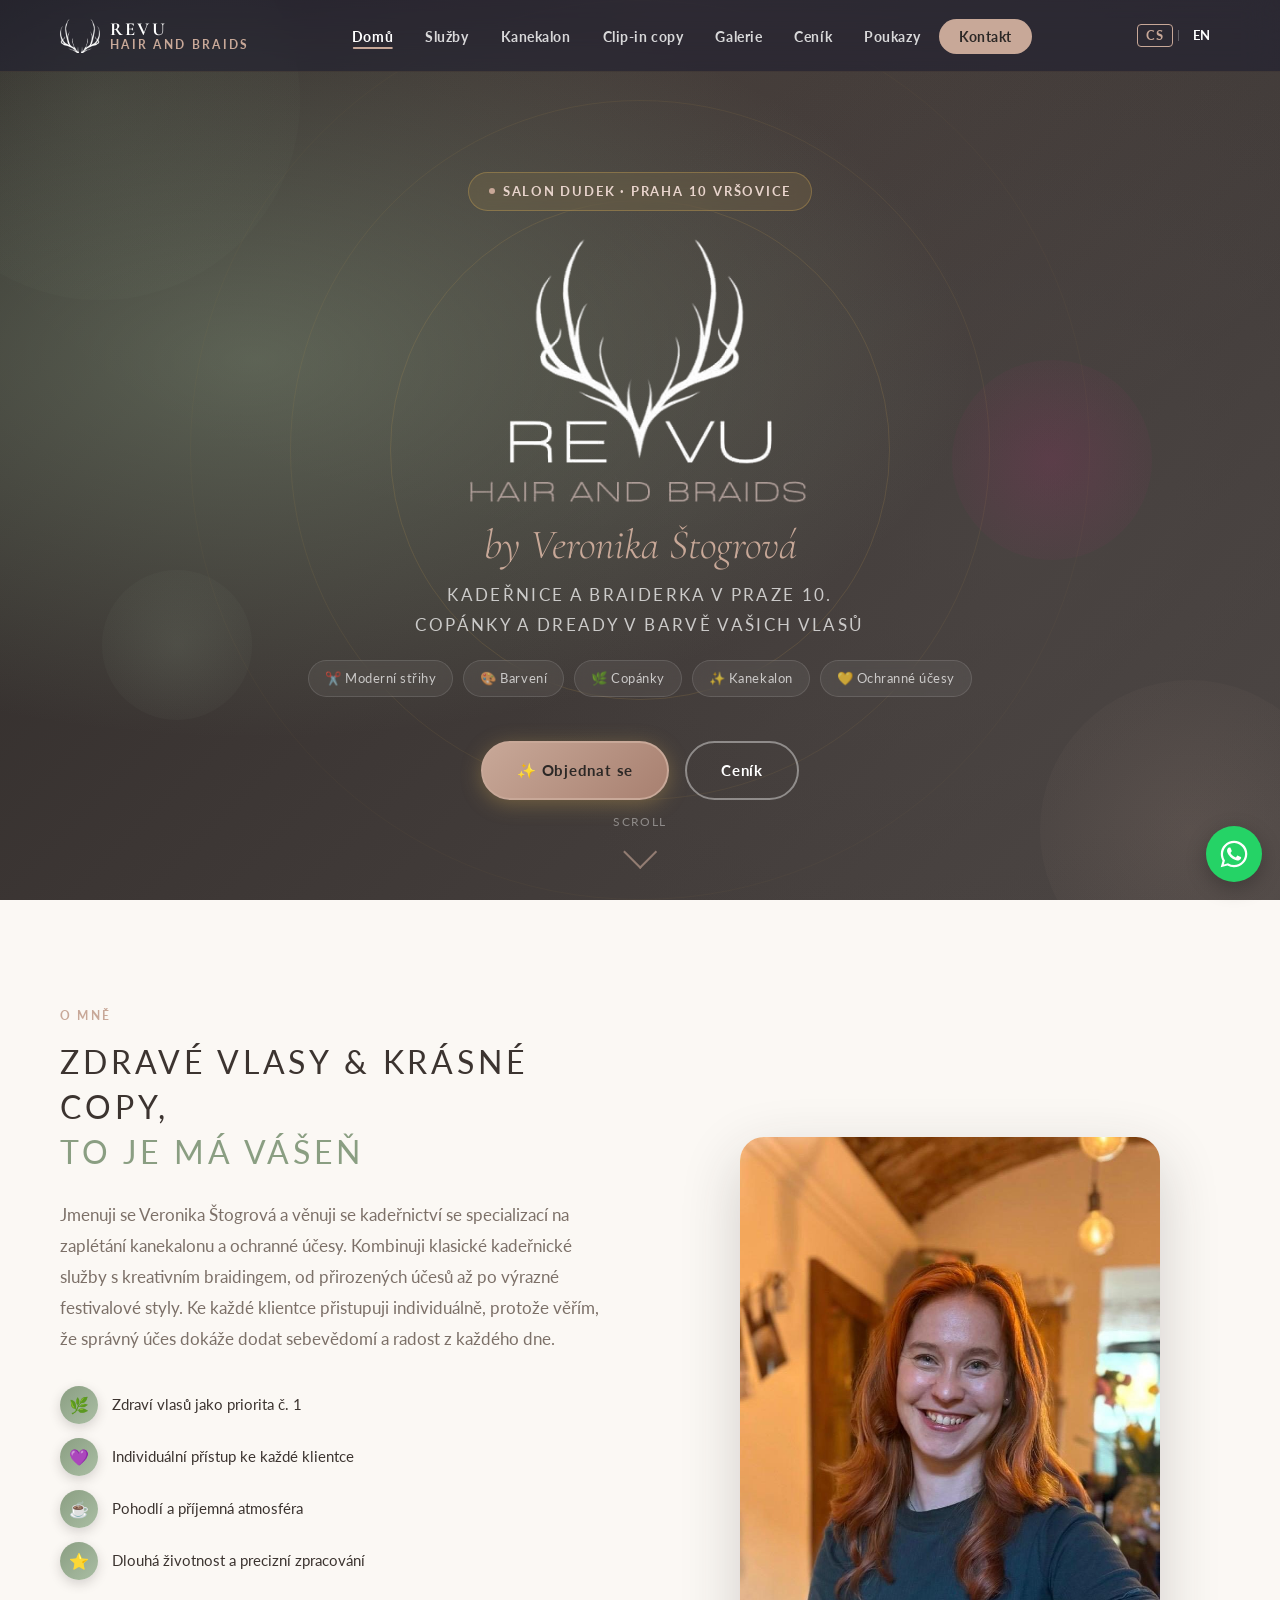
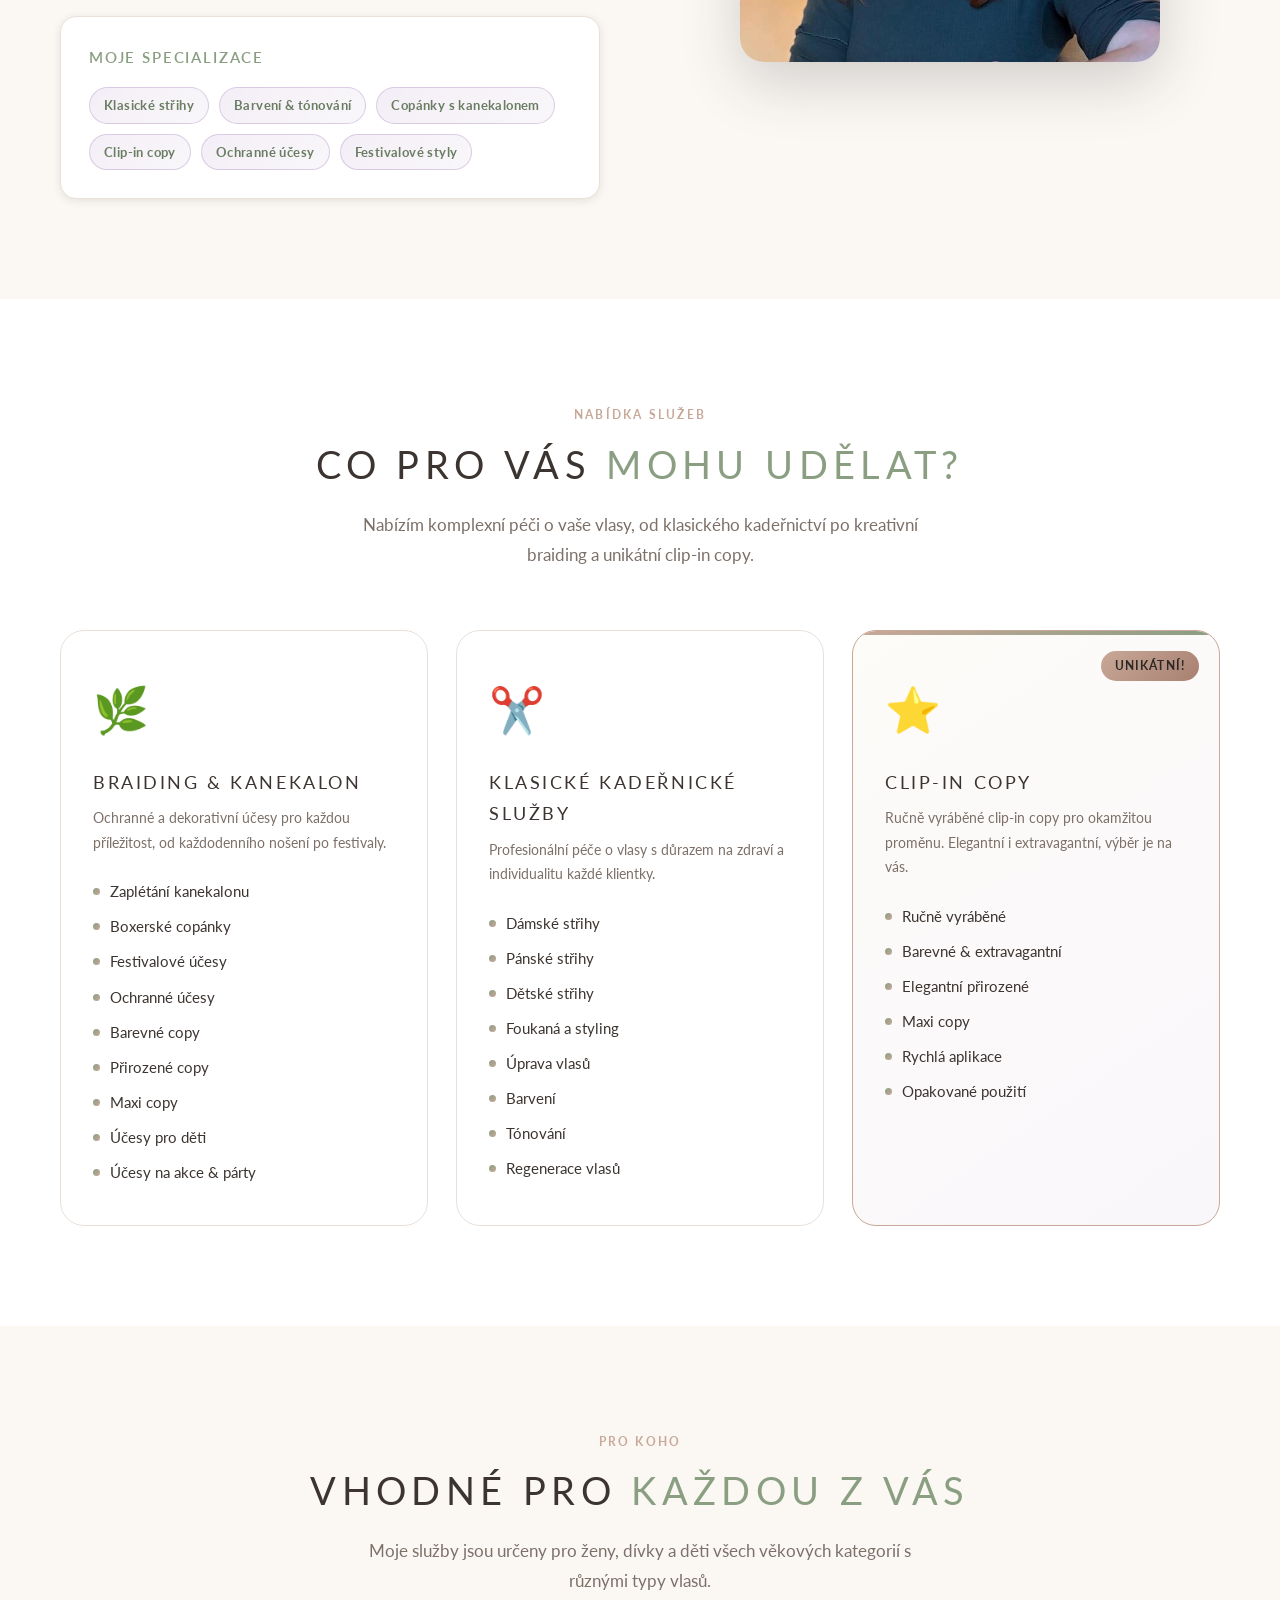
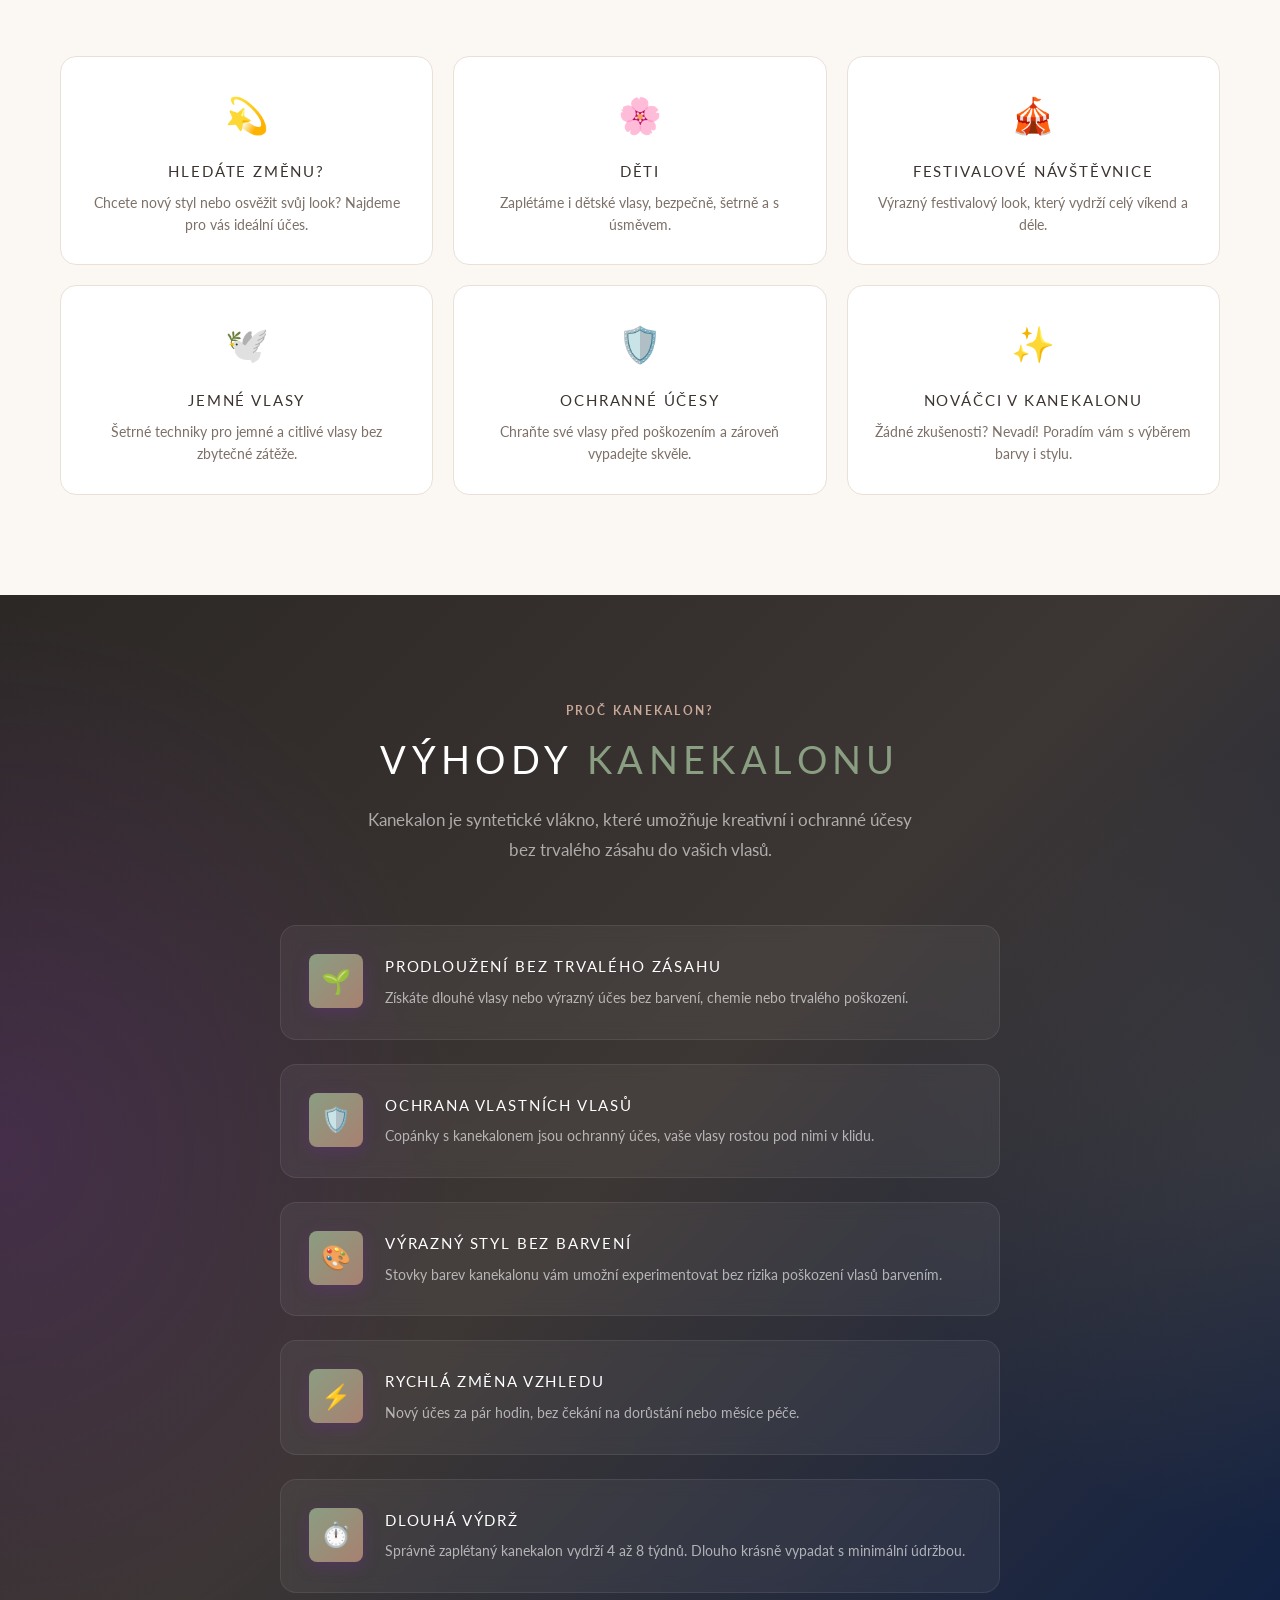
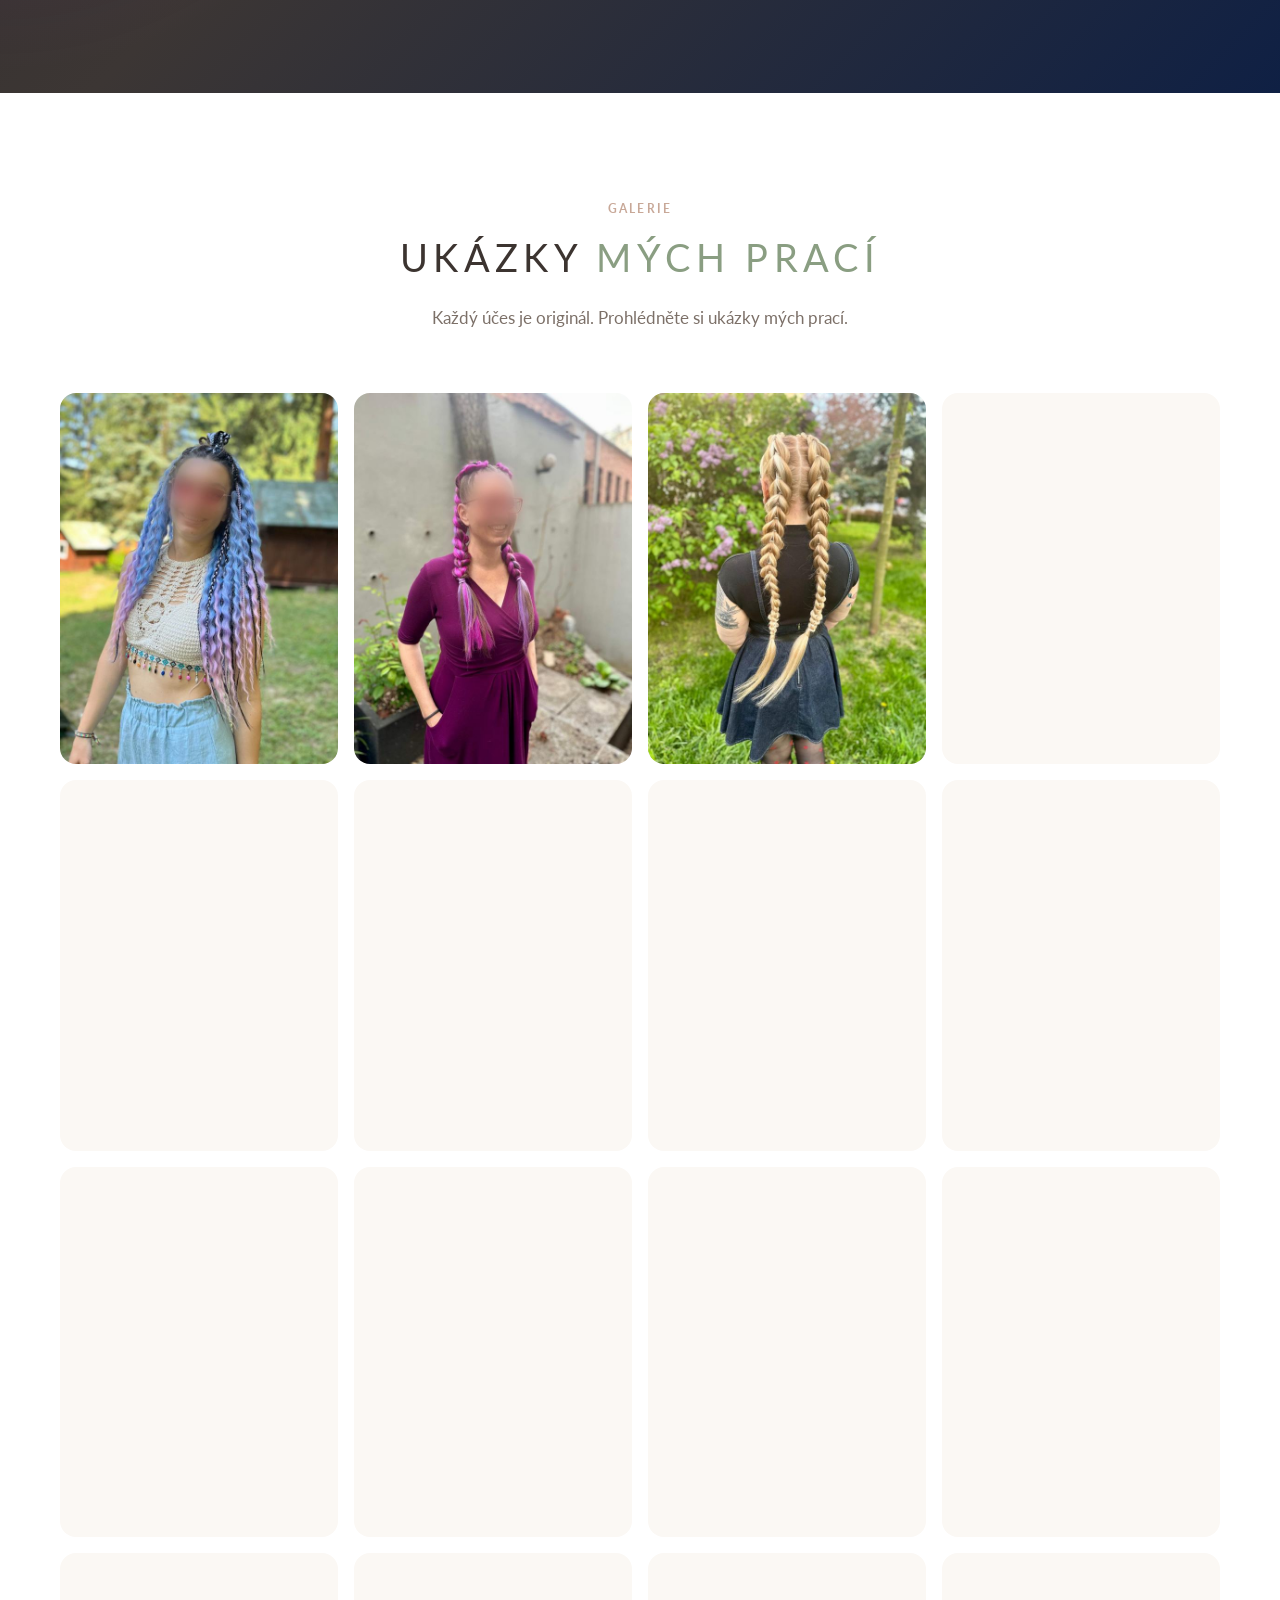
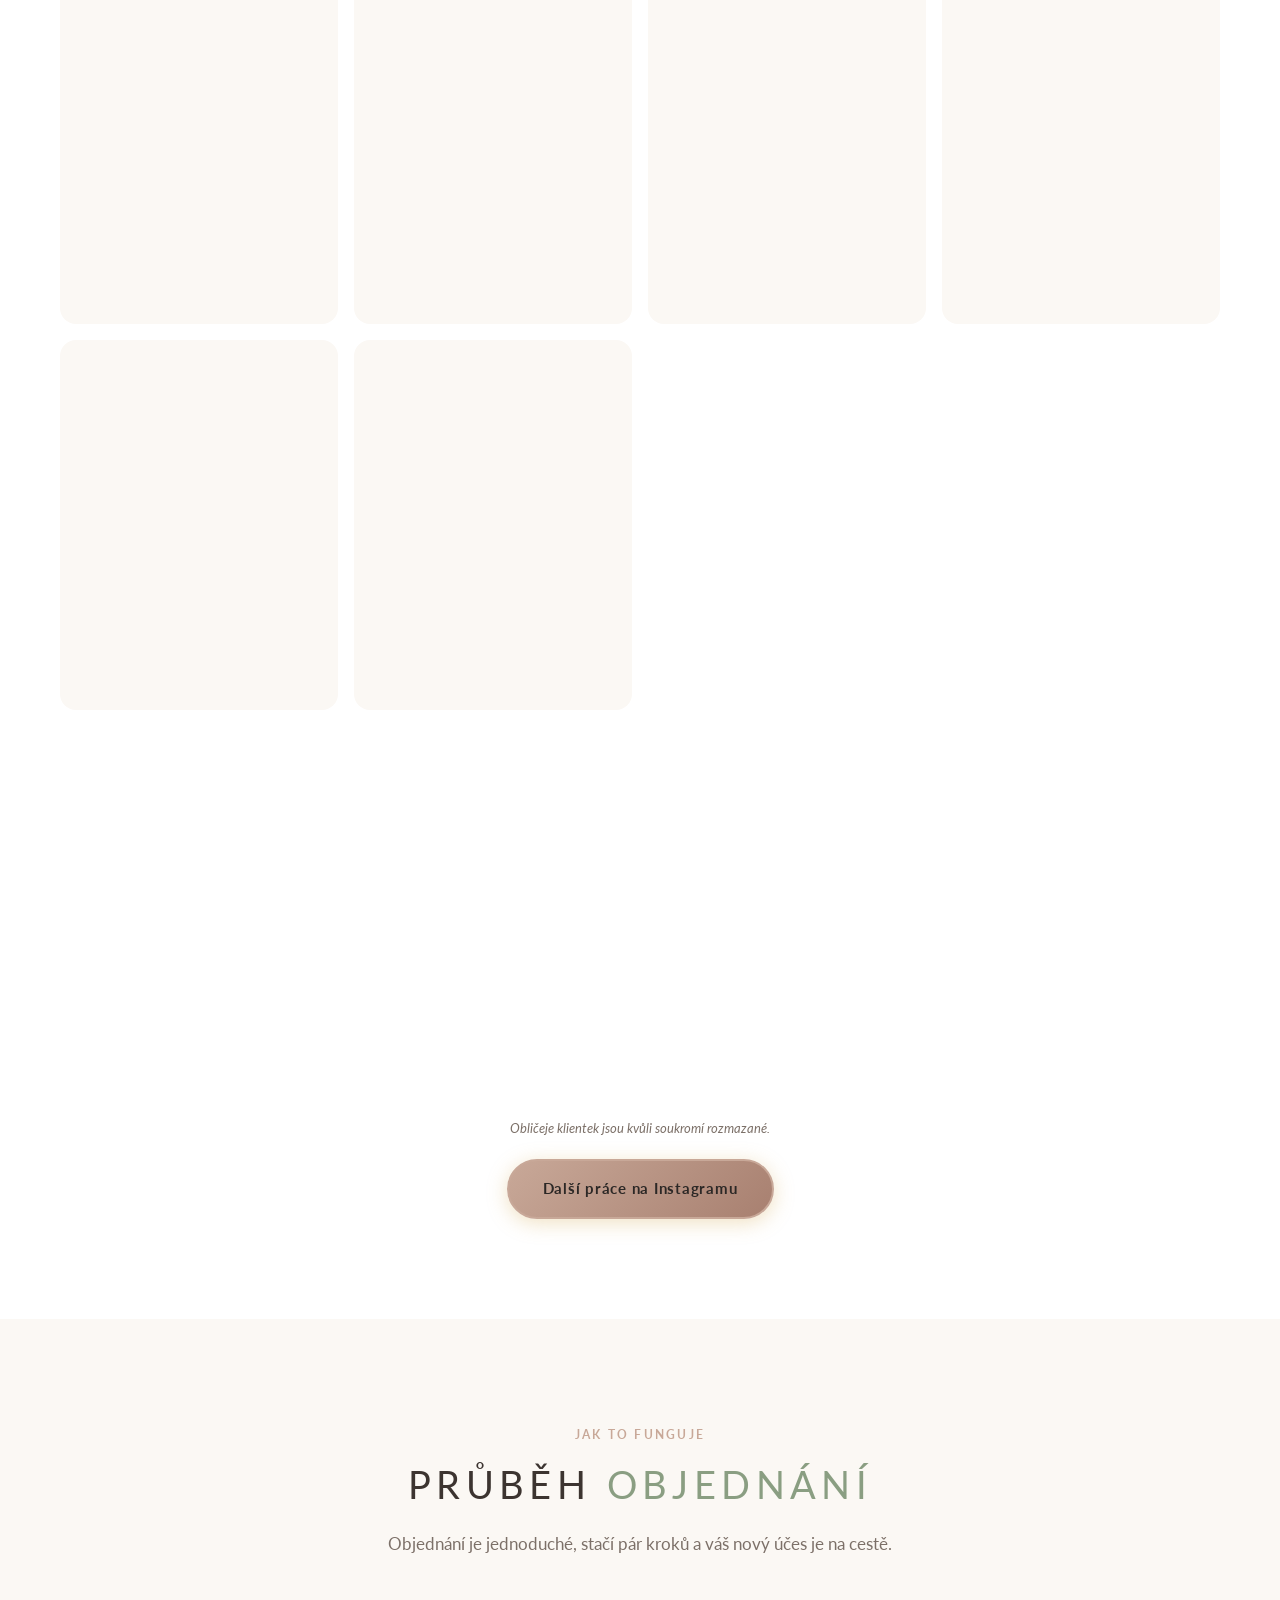
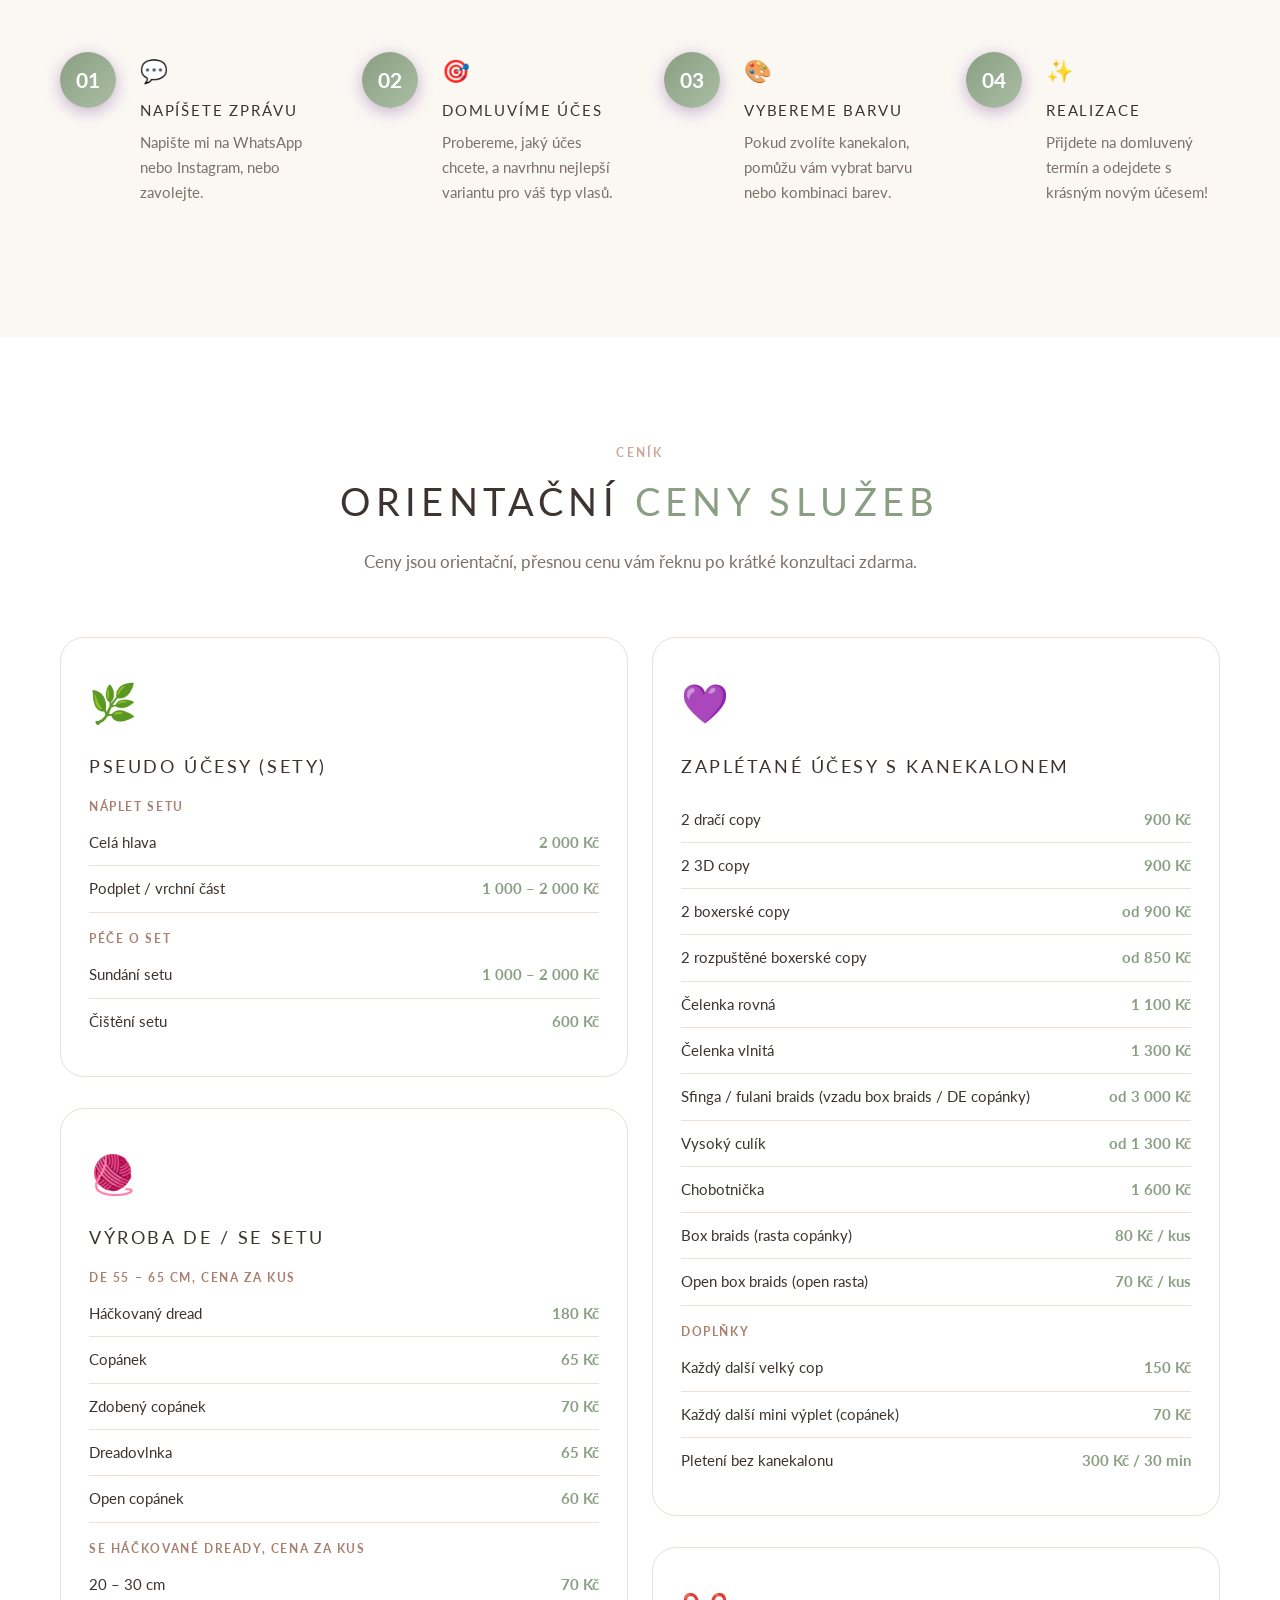
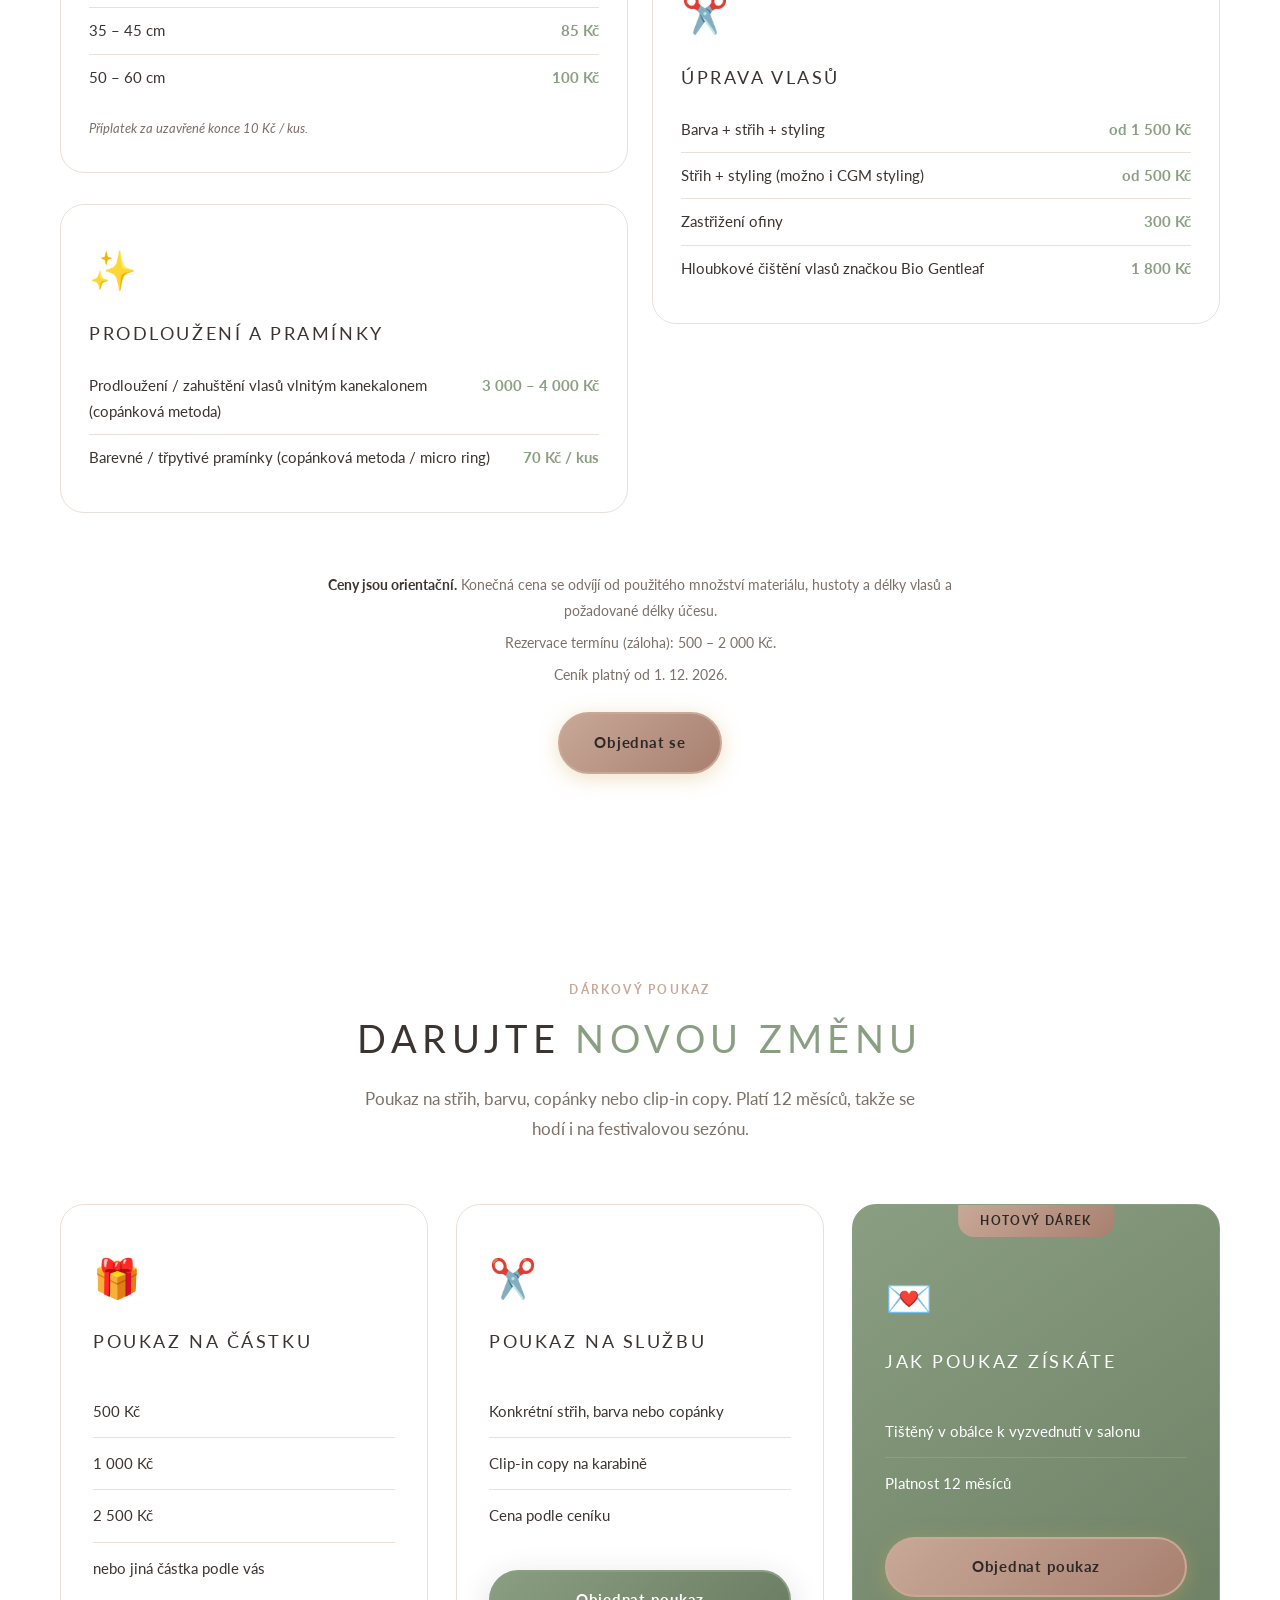
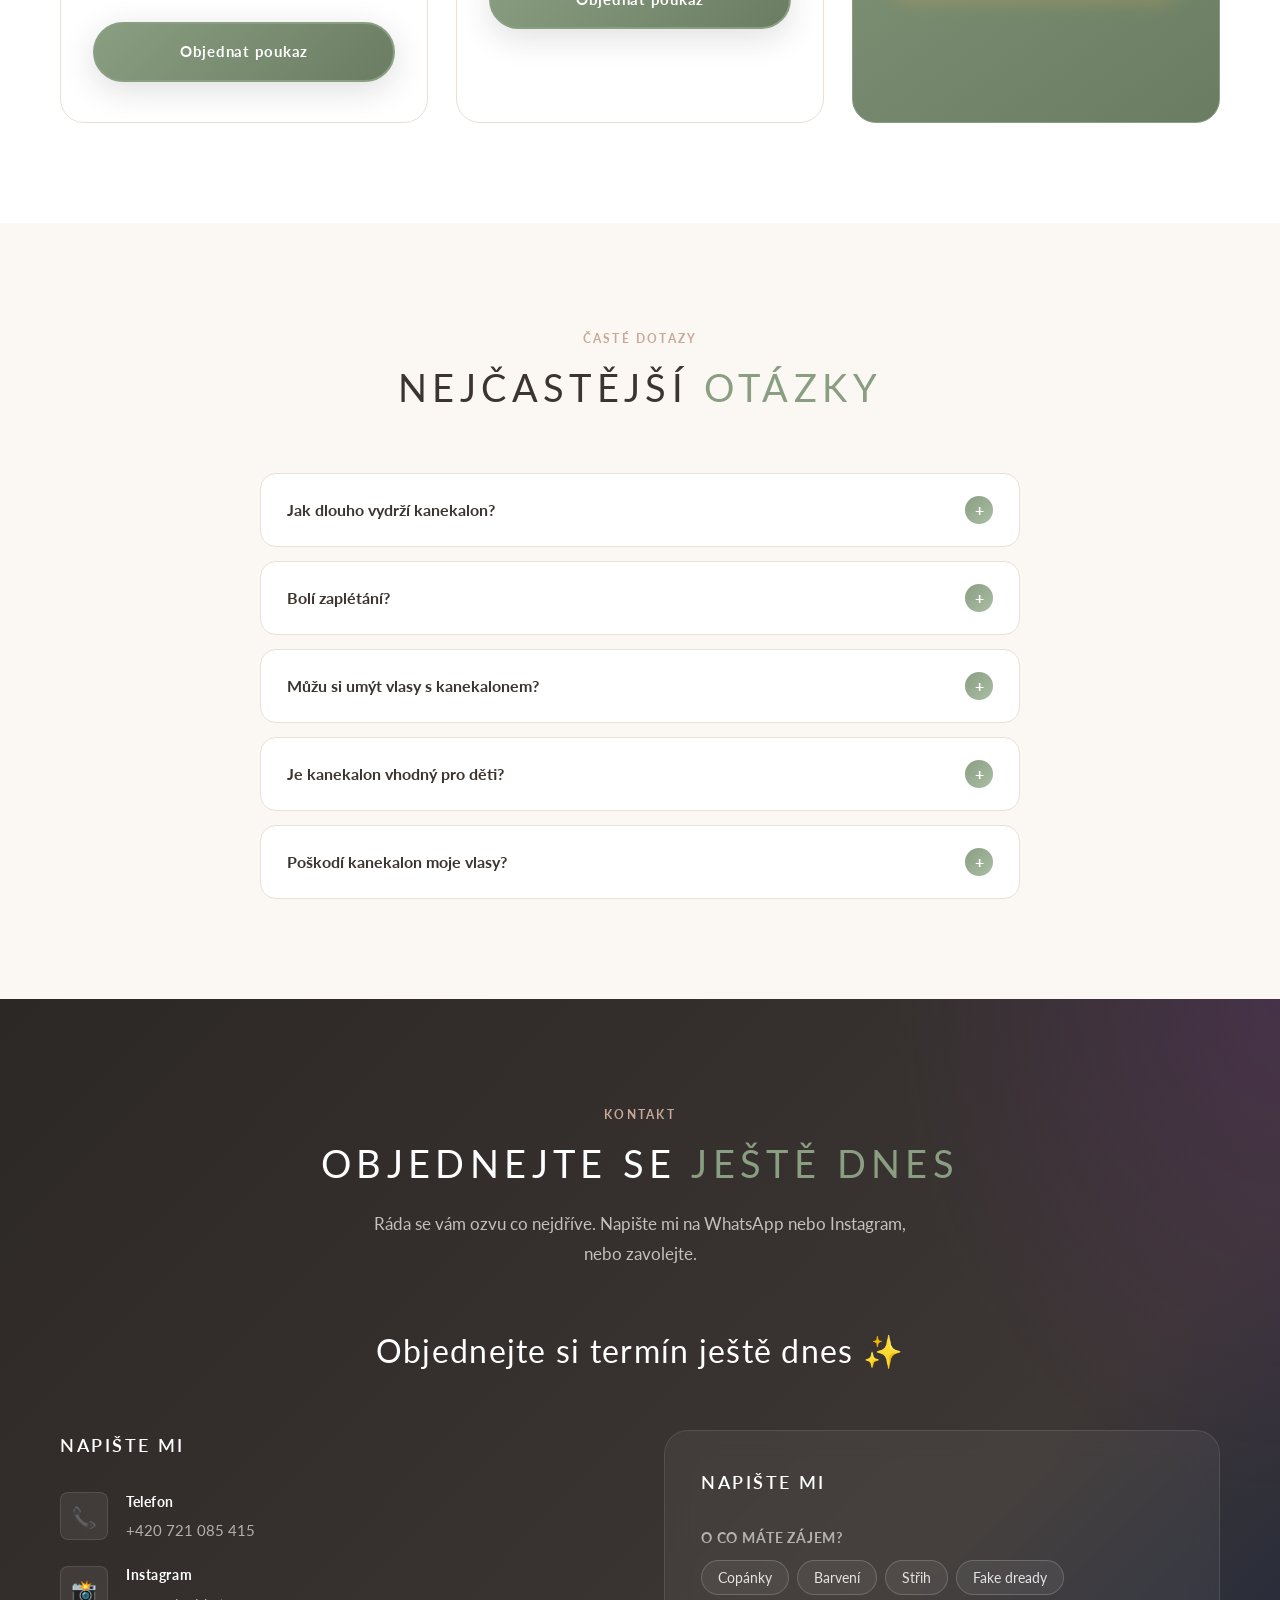
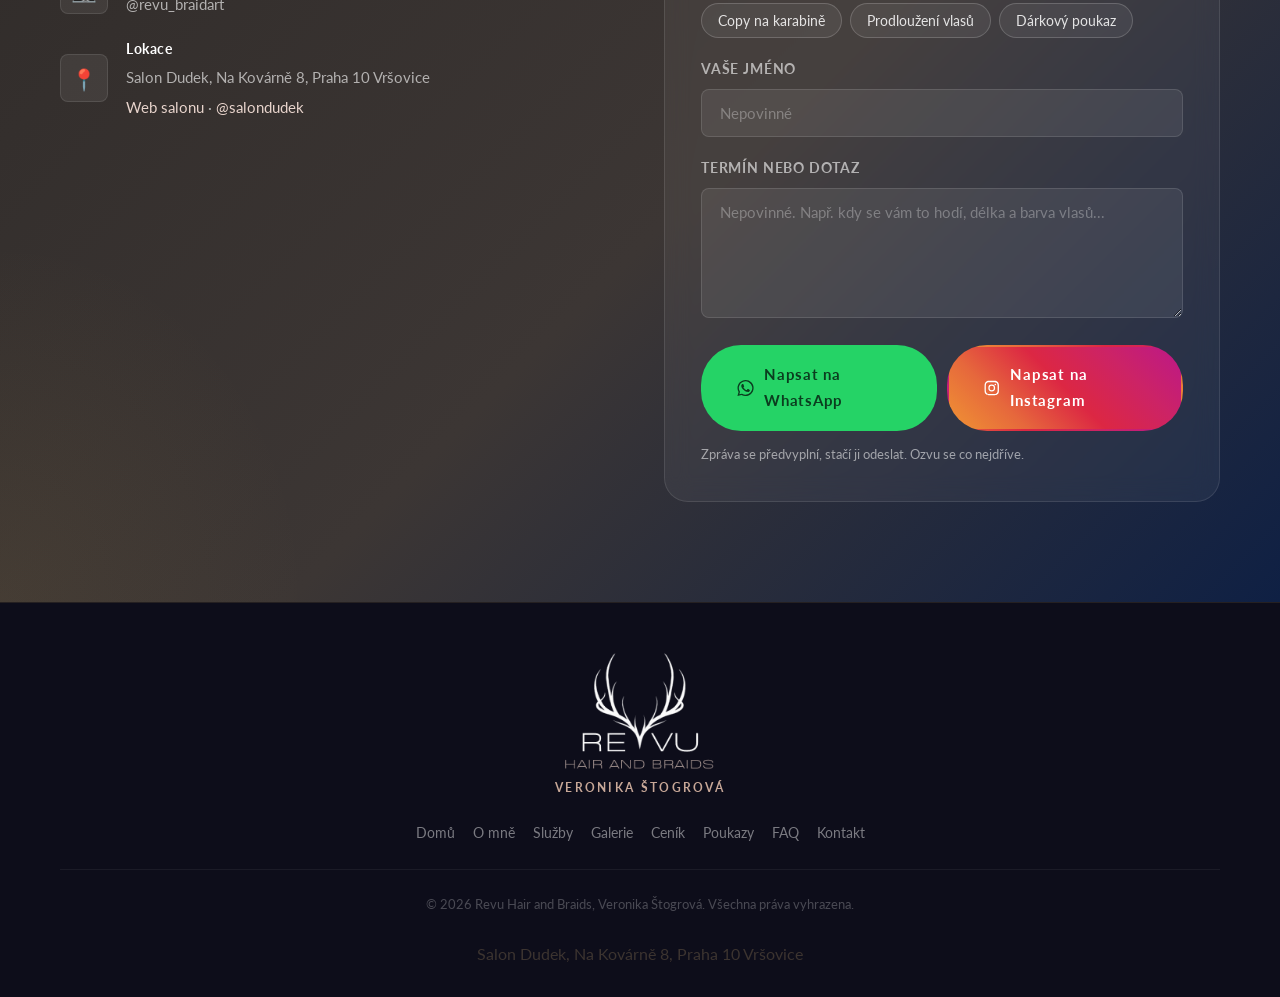
==== commit 6e0bd379: "remove stats, reorder services" ====
--- a/index.html
+++ b/index.html
@@ -55,7 +55,7 @@
 
   <link rel="icon" type="image/png" href="img/favicon.png" />
   <link rel="apple-touch-icon" href="img/apple-touch-icon.png" />
-  <link rel="stylesheet" href="css/style.css?v=20261126e" />
+  <link rel="stylesheet" href="css/style.css?v=20261126f" />
 </head>
 <body>
 
@@ -244,20 +244,6 @@
                  alt="Veronika Štogrová, kadeřnice a braiderka, v salonu Dudek ve Vršovicích">
           </figure>
 
-          <div class="about-stat-row" role="list" aria-label="Statistiky">
-            <div class="about-stat" role="listitem">
-              <div class="about-stat-number" data-i18n="stat1_num">5+</div>
-              <div class="about-stat-label" data-i18n="stat1_label">let praxe</div>
-            </div>
-            <div class="about-stat" role="listitem">
-              <div class="about-stat-number" data-i18n="stat2_num">200+</div>
-              <div class="about-stat-label" data-i18n="stat2_label">spokojených klientek</div>
-            </div>
-            <div class="about-stat" role="listitem">
-              <div class="about-stat-number" data-i18n="stat3_num">30+</div>
-              <div class="about-stat-label" data-i18n="stat3_label">stylů copánků</div>
-            </div>
-          </div>
         </div>
 
       </div>
@@ -280,23 +266,6 @@
       </div>
 
       <div class="services-grid">
-
-        <!-- Card 1: Classic -->
-        <div class="service-card fade-in">
-          <span class="service-icon" aria-hidden="true">✂️</span>
-          <h3 data-i18n="svc1_title">Klasické kadeřnické služby</h3>
-          <p class="service-desc" data-i18n="svc1_desc">Profesionální péče o vlasy s důrazem na zdraví a individualitu každé klientky.</p>
-          <ul class="service-list" role="list">
-            <li data-i18n="svc1_li1">Dámské střihy</li>
-            <li data-i18n="svc1_li2">Pánské střihy</li>
-            <li data-i18n="svc1_li3">Dětské střihy</li>
-            <li data-i18n="svc1_li4">Foukaná a styling</li>
-            <li data-i18n="svc1_li5">Úprava vlasů</li>
-            <li data-i18n="svc1_li6">Barvení</li>
-            <li data-i18n="svc1_li7">Tónování</li>
-            <li data-i18n="svc1_li8">Regenerace vlasů</li>
-          </ul>
-        </div>
 
         <!-- Card 2: Braiding -->
         <div class="service-card fade-in" id="braiding">
@@ -313,6 +282,23 @@
             <li data-i18n="svc2_li7">Maxi copy</li>
             <li data-i18n="svc2_li8">Účesy pro děti</li>
             <li data-i18n="svc2_li9">Účesy na akce &amp; párty</li>
+          </ul>
+        </div>
+
+        <!-- Card 1: Classic -->
+        <div class="service-card fade-in">
+          <span class="service-icon" aria-hidden="true">✂️</span>
+          <h3 data-i18n="svc1_title">Klasické kadeřnické služby</h3>
+          <p class="service-desc" data-i18n="svc1_desc">Profesionální péče o vlasy s důrazem na zdraví a individualitu každé klientky.</p>
+          <ul class="service-list" role="list">
+            <li data-i18n="svc1_li1">Dámské střihy</li>
+            <li data-i18n="svc1_li2">Pánské střihy</li>
+            <li data-i18n="svc1_li3">Dětské střihy</li>
+            <li data-i18n="svc1_li4">Foukaná a styling</li>
+            <li data-i18n="svc1_li5">Úprava vlasů</li>
+            <li data-i18n="svc1_li6">Barvení</li>
+            <li data-i18n="svc1_li7">Tónování</li>
+            <li data-i18n="svc1_li8">Regenerace vlasů</li>
           </ul>
         </div>
 
@@ -967,7 +953,7 @@
   <a href="https://wa.me/420721085415?text=Dobr%C3%BD%20den%2C%20cht%C4%9Bla%20bych%20se%20objednat." class="wa-float" id="waFloat" target="_blank" rel="noopener" aria-label="Napsat na WhatsApp" data-i18n-aria="form_wa">
     <svg viewBox="0 0 24 24" width="28" height="28" aria-hidden="true"><path fill="currentColor" d="M17.47 14.38c-.3-.15-1.75-.86-2.02-.96-.27-.1-.47-.15-.67.15-.2.3-.77.96-.94 1.16-.17.2-.35.22-.65.07-.3-.15-1.25-.46-2.38-1.47-.88-.79-1.47-1.76-1.64-2.06-.17-.3-.02-.46.13-.61.13-.13.3-.35.45-.52.15-.17.2-.3.3-.5.1-.2.05-.37-.03-.52-.07-.15-.67-1.61-.92-2.2-.24-.58-.49-.5-.67-.51h-.57c-.2 0-.52.07-.79.37-.27.3-1.04 1.02-1.04 2.48s1.06 2.88 1.21 3.08c.15.2 2.1 3.2 5.08 4.48.71.31 1.26.49 1.69.63.71.23 1.36.2 1.87.12.57-.09 1.75-.72 2-1.41.25-.69.25-1.29.17-1.41-.07-.12-.27-.2-.57-.35zM12.04 21.5h-.01a9.43 9.43 0 0 1-4.81-1.32l-.34-.2-3.58.94.96-3.49-.23-.36a9.43 9.43 0 1 1 8.01 4.43zm8.03-17.47A11.3 11.3 0 0 0 12.04.7C5.78.7.68 5.8.68 12.06c0 2 .52 3.96 1.52 5.68L.6 23.3l5.7-1.5a11.33 11.33 0 0 0 5.73 1.46h.01c6.26 0 11.36-5.1 11.36-11.36 0-3.04-1.18-5.89-3.33-8.03z"/></svg>
   </a>
-  <script src="js/main.js?v=20261126e"></script>
-  <script src="js/i18n.js?v=20261126e"></script>
+  <script src="js/main.js?v=20261126f"></script>
+  <script src="js/i18n.js?v=20261126f"></script>
 </body>
 </html>
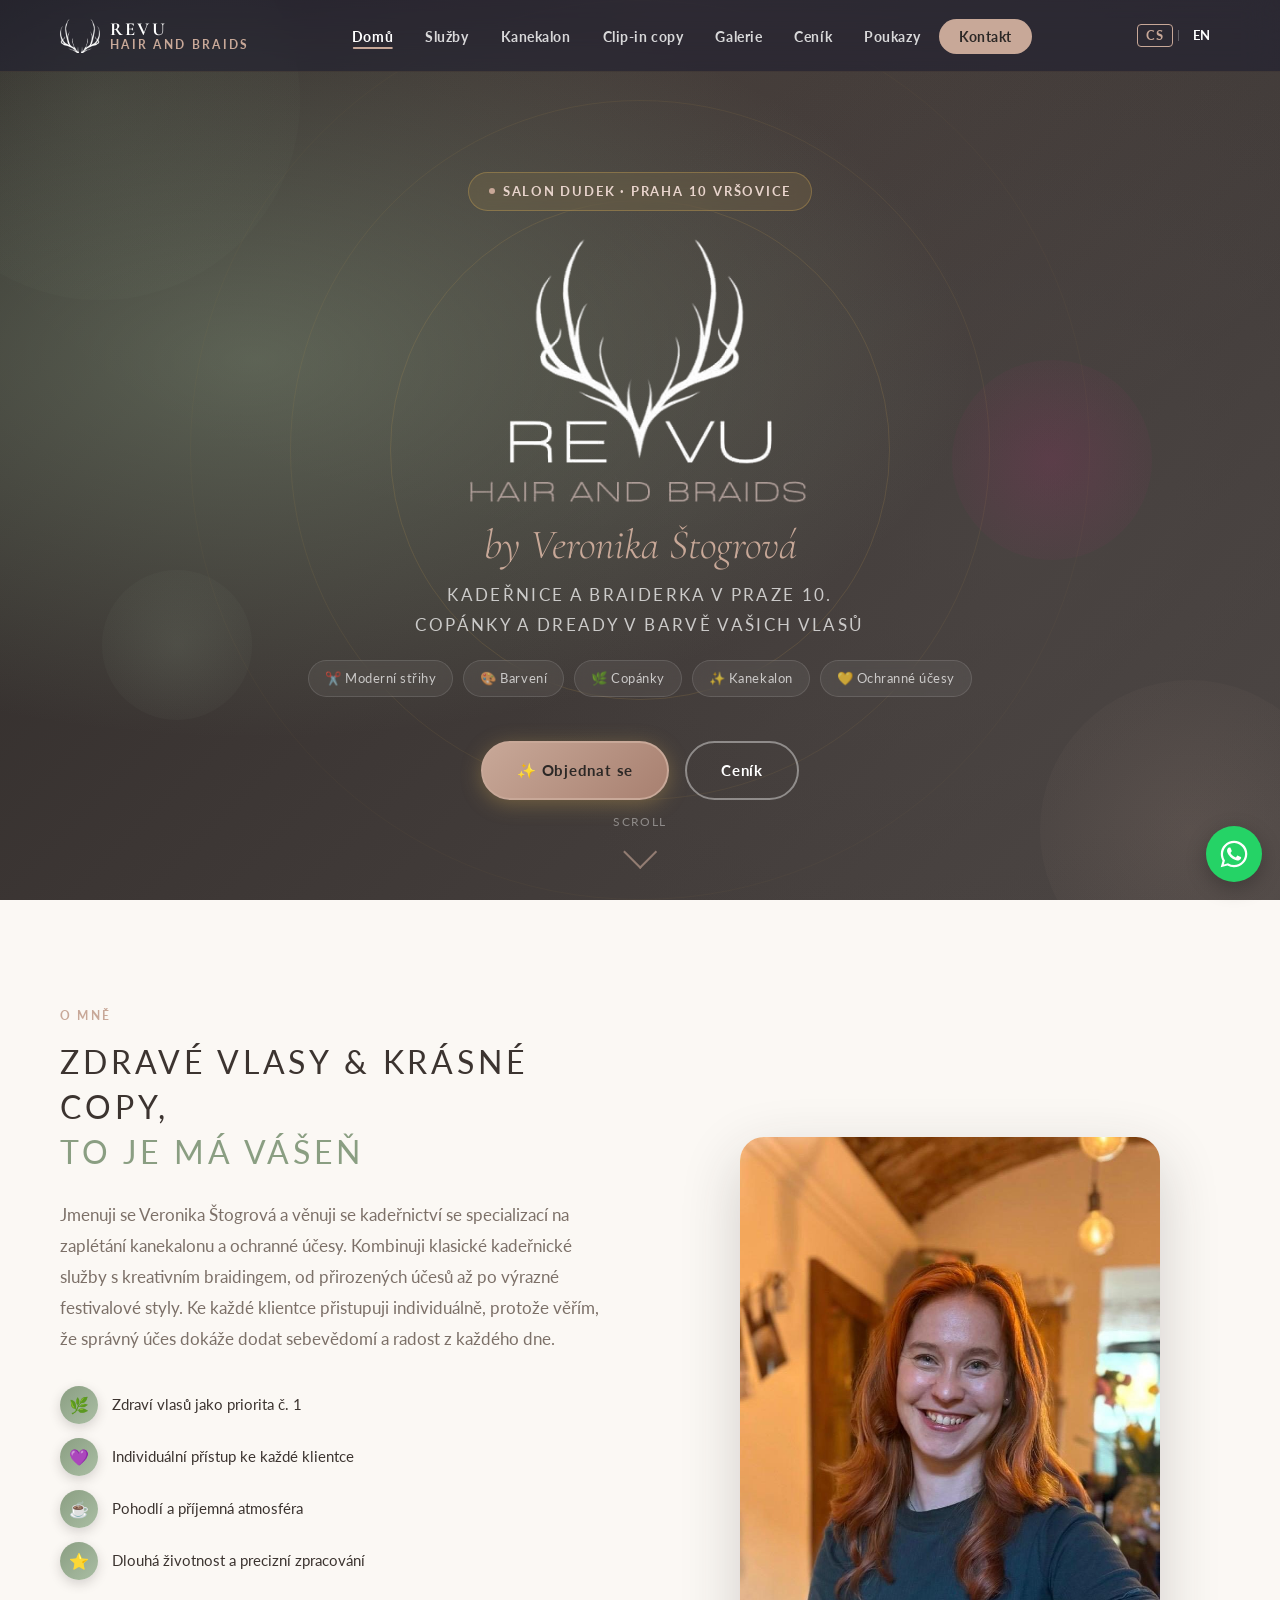
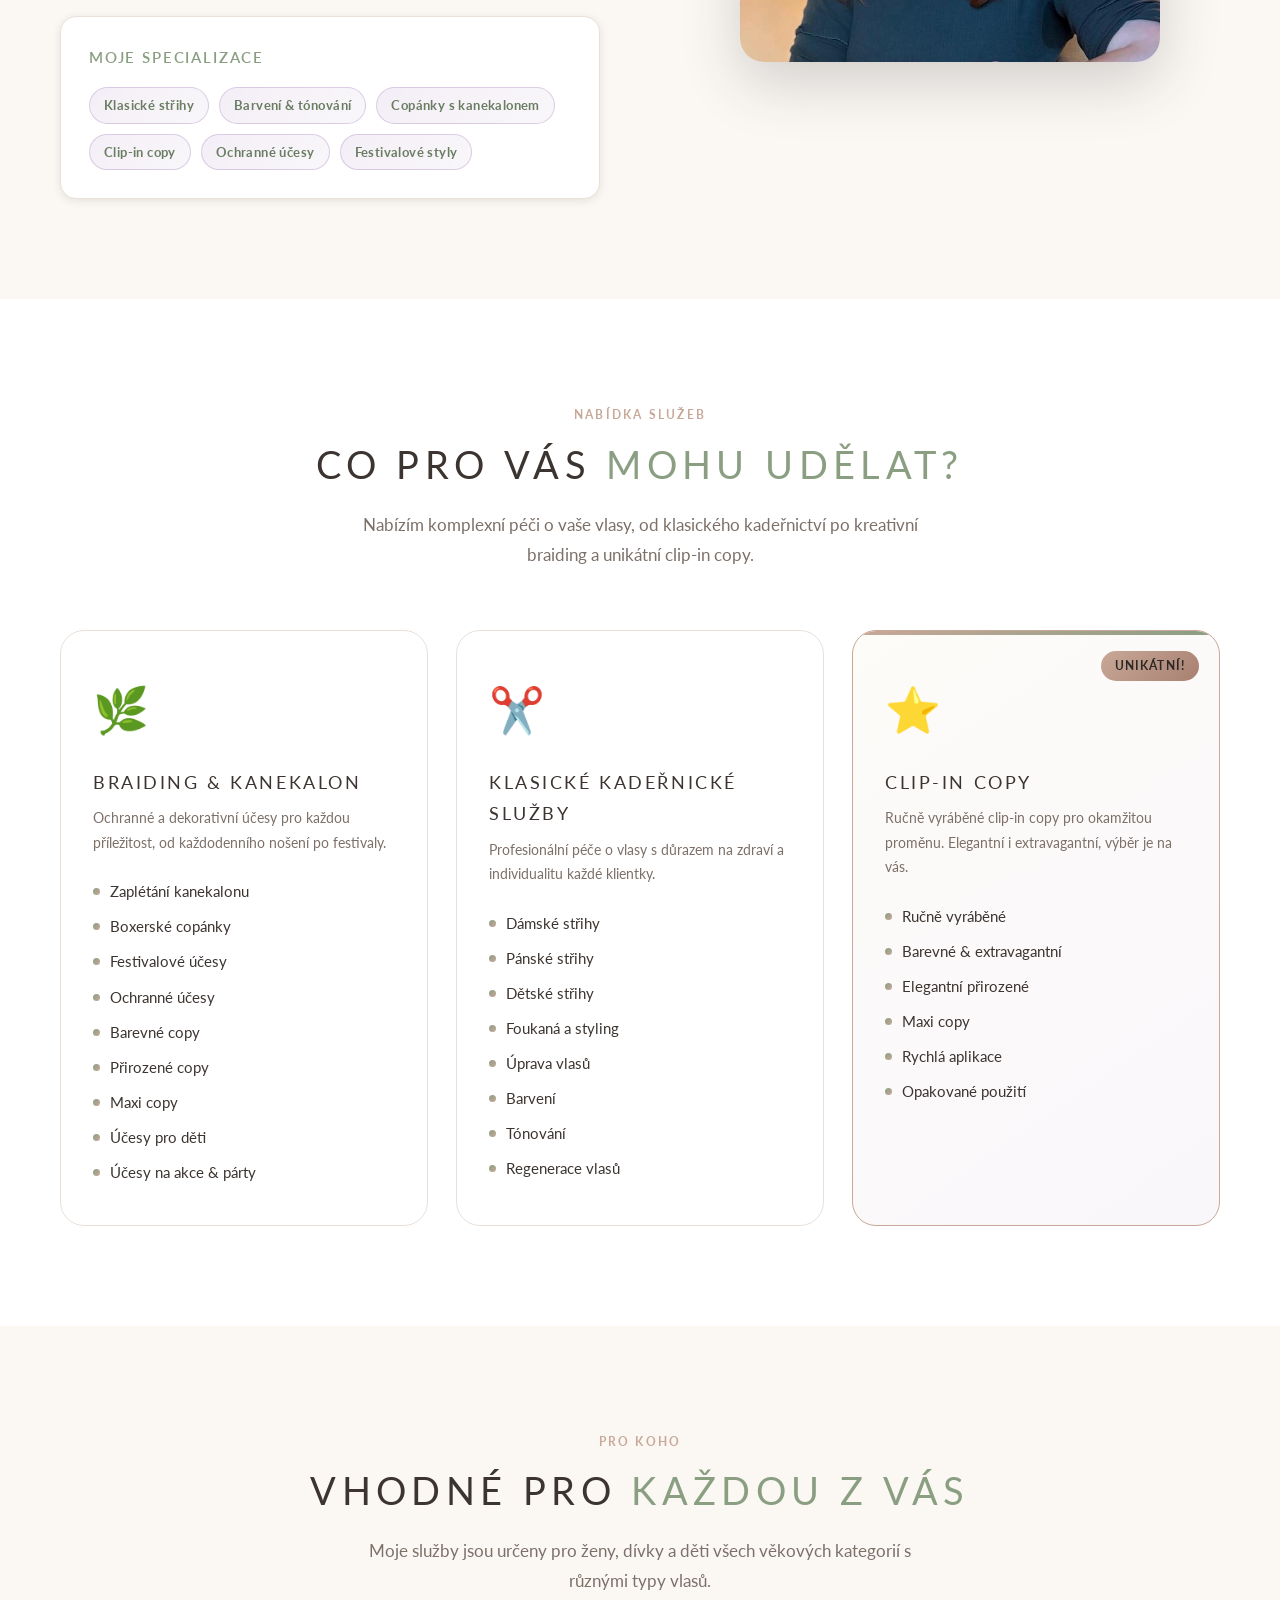
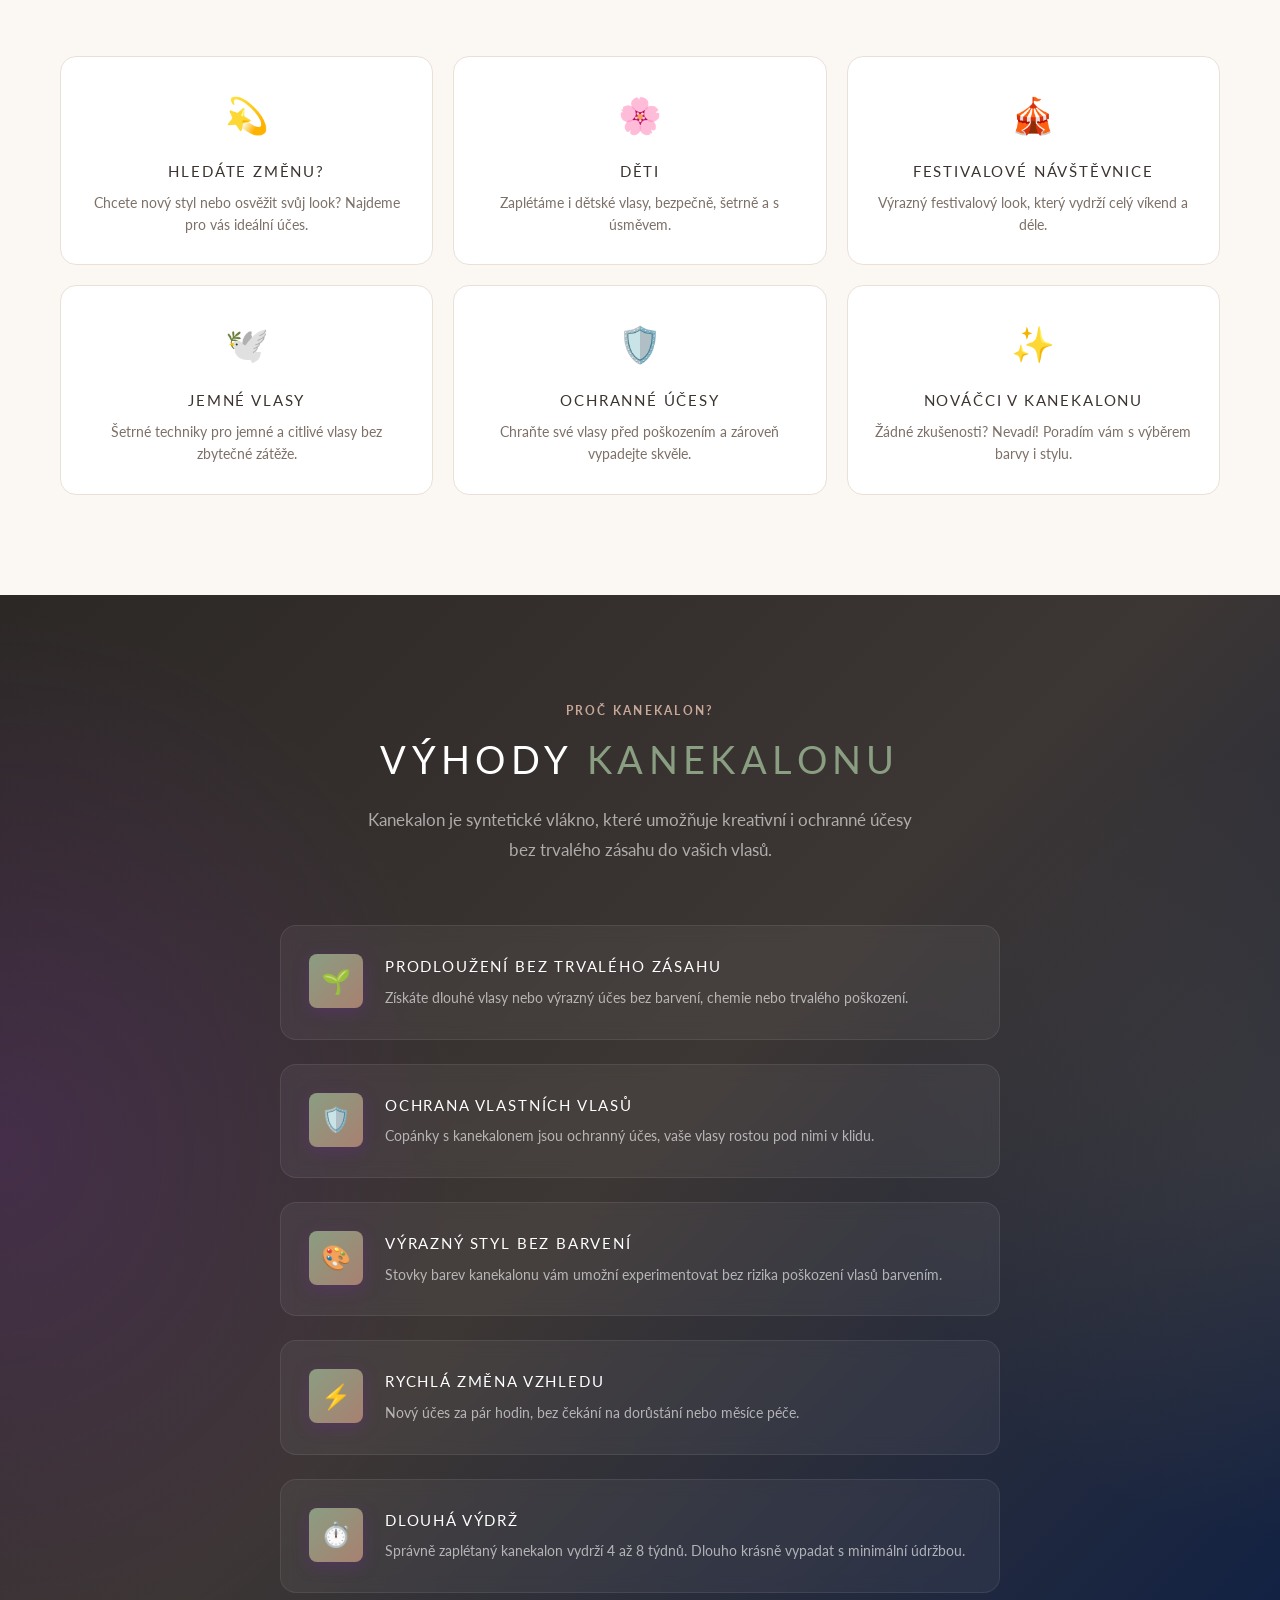
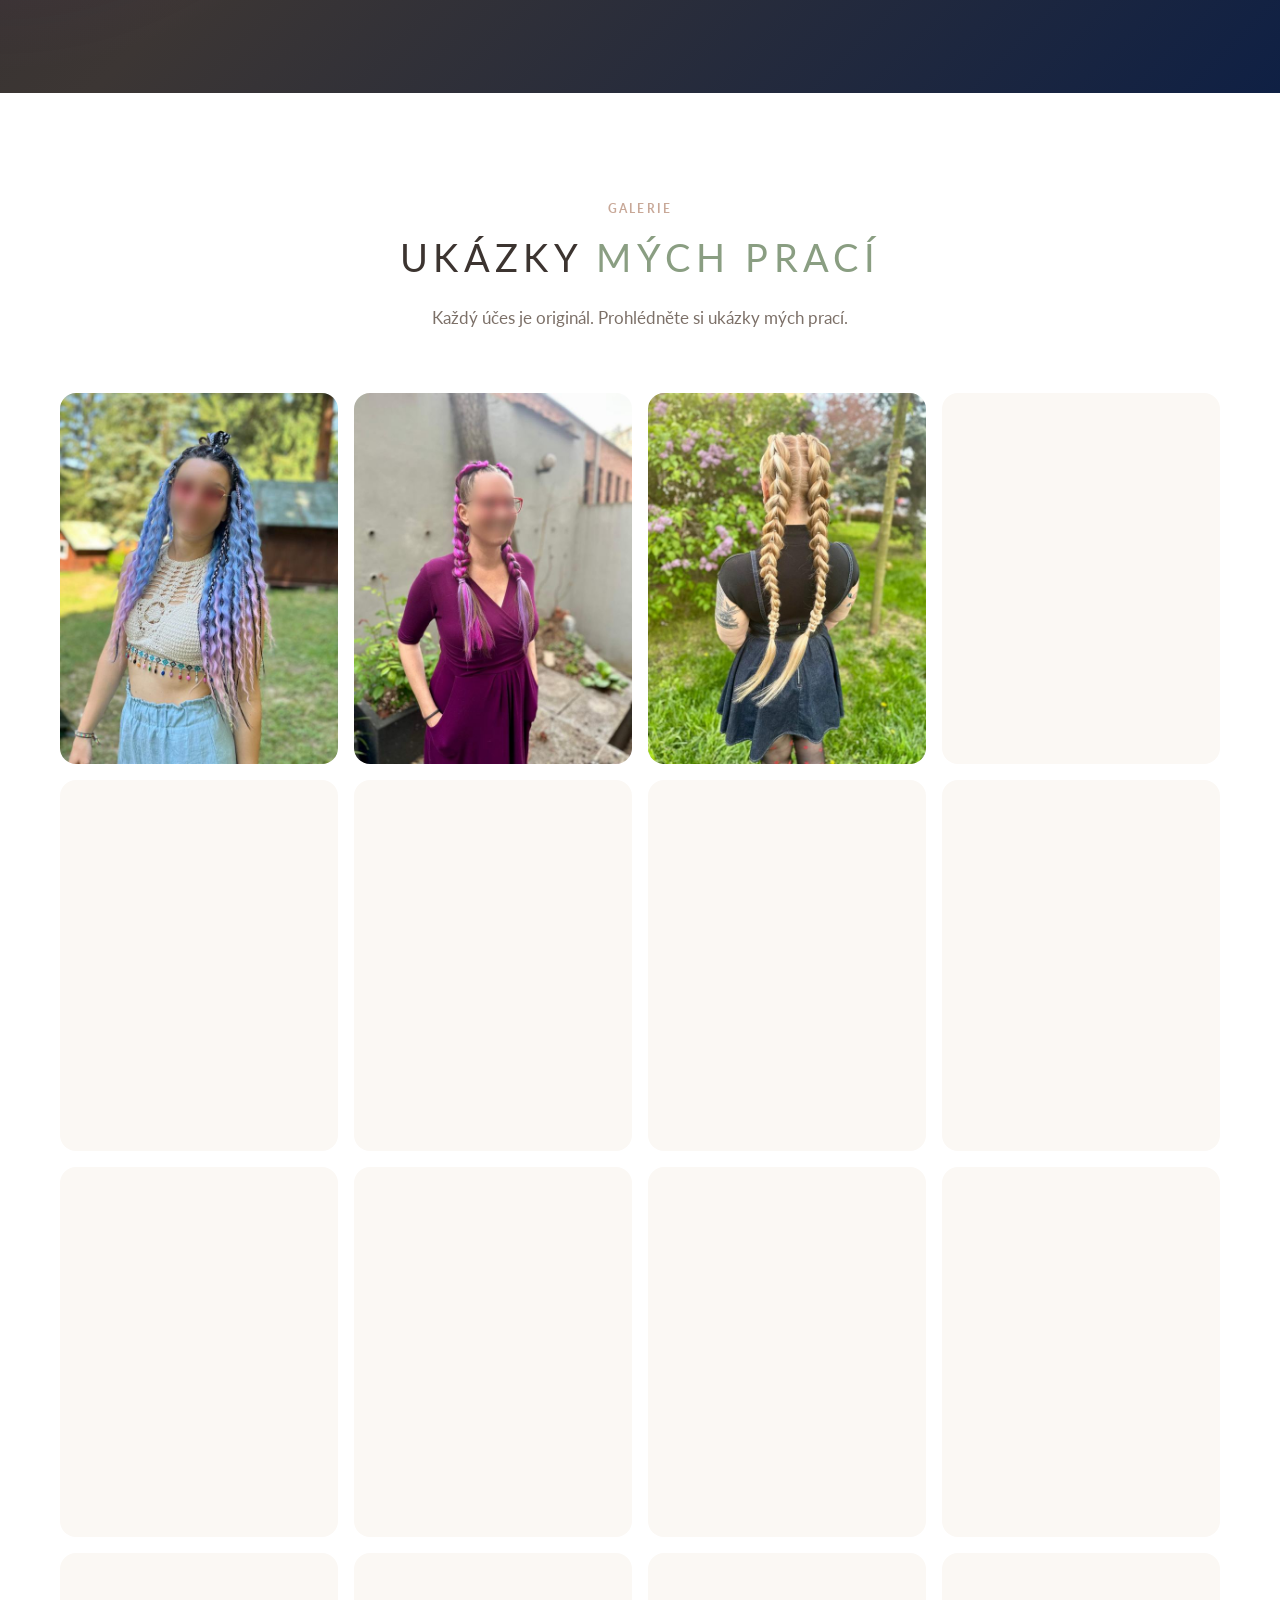
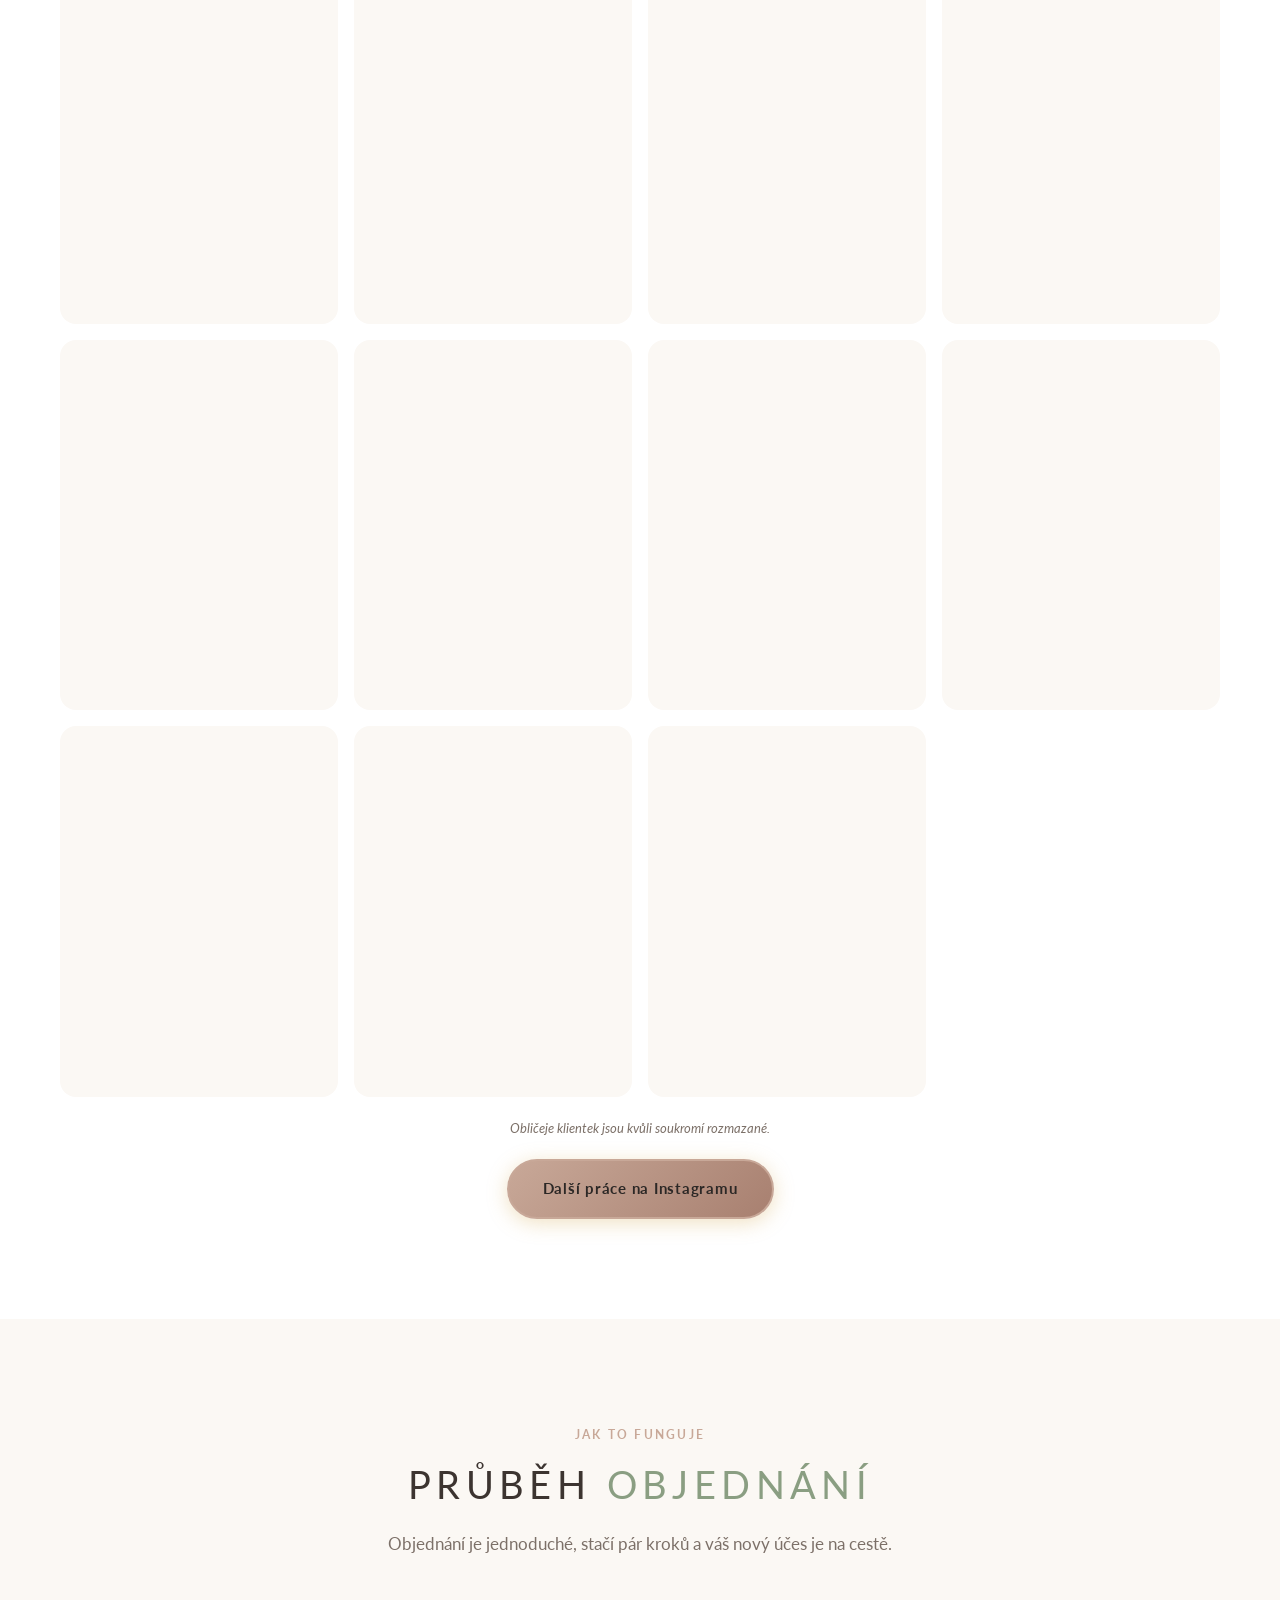
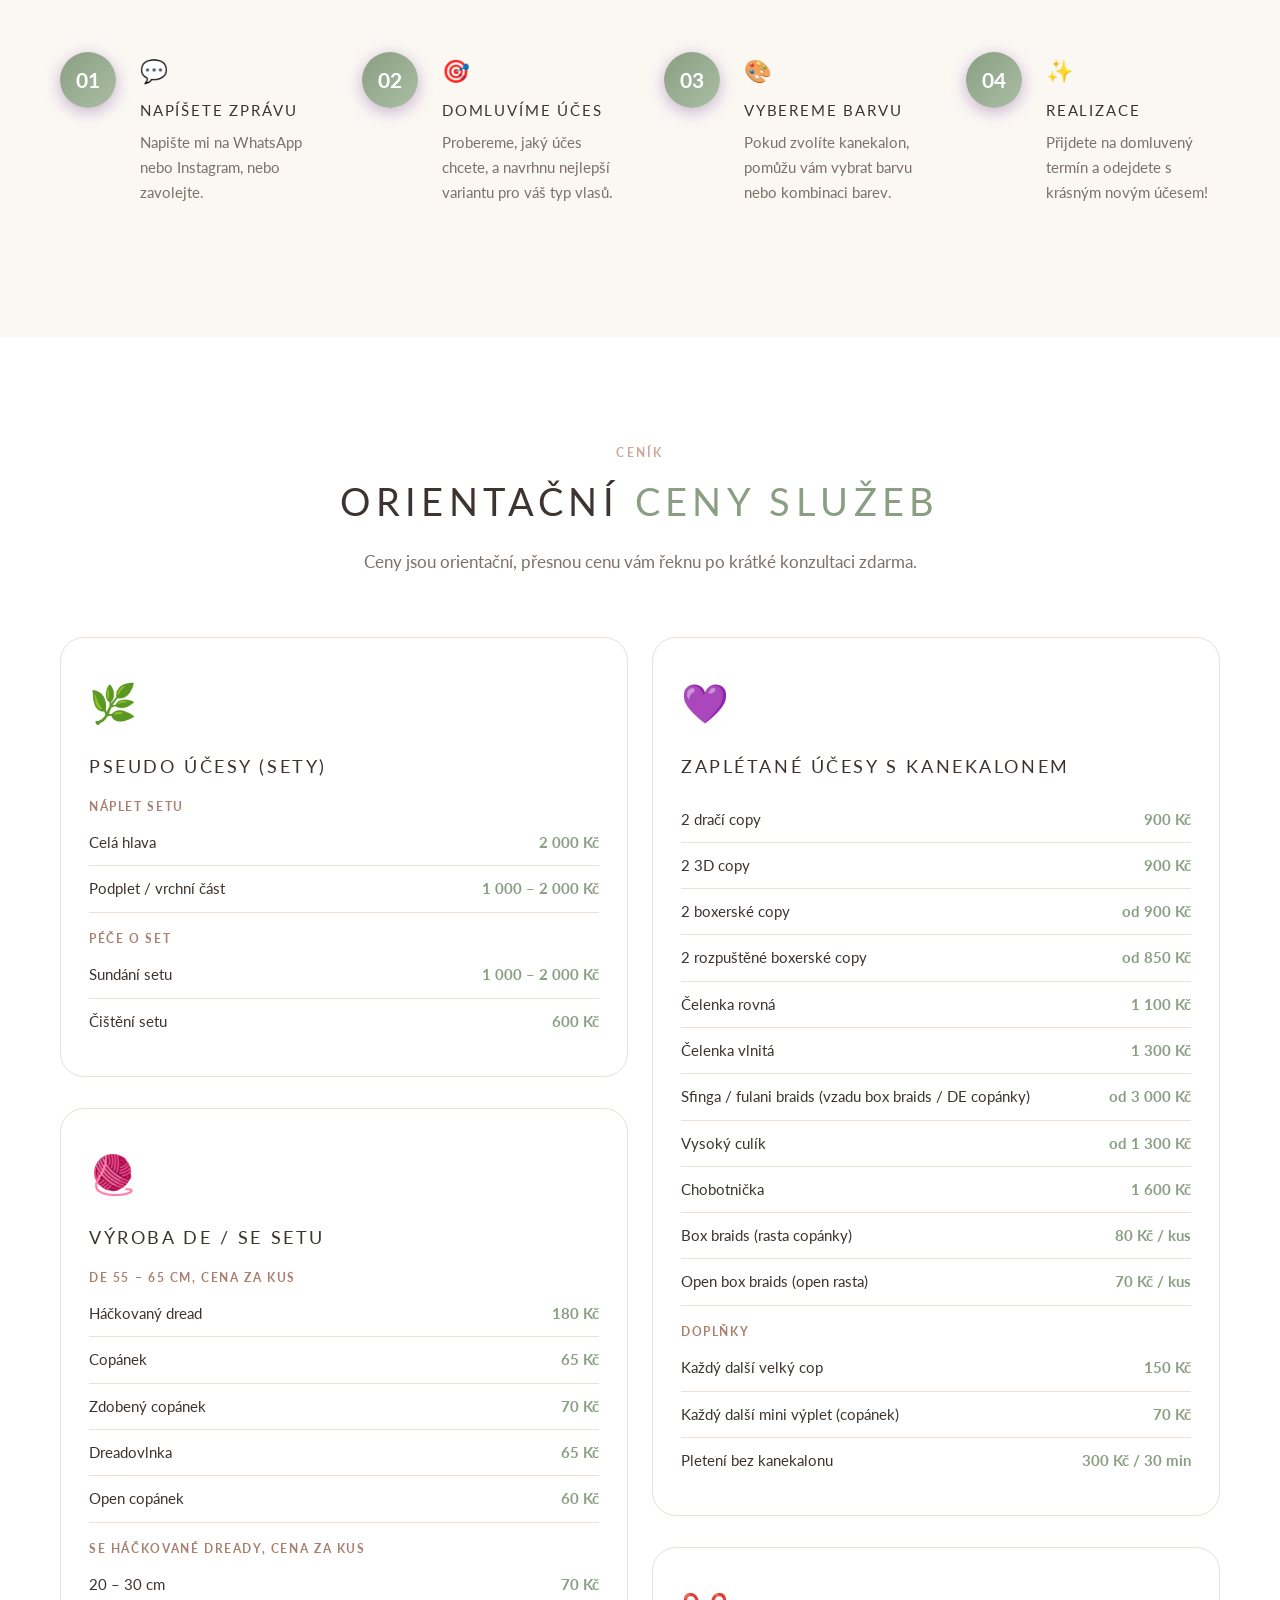
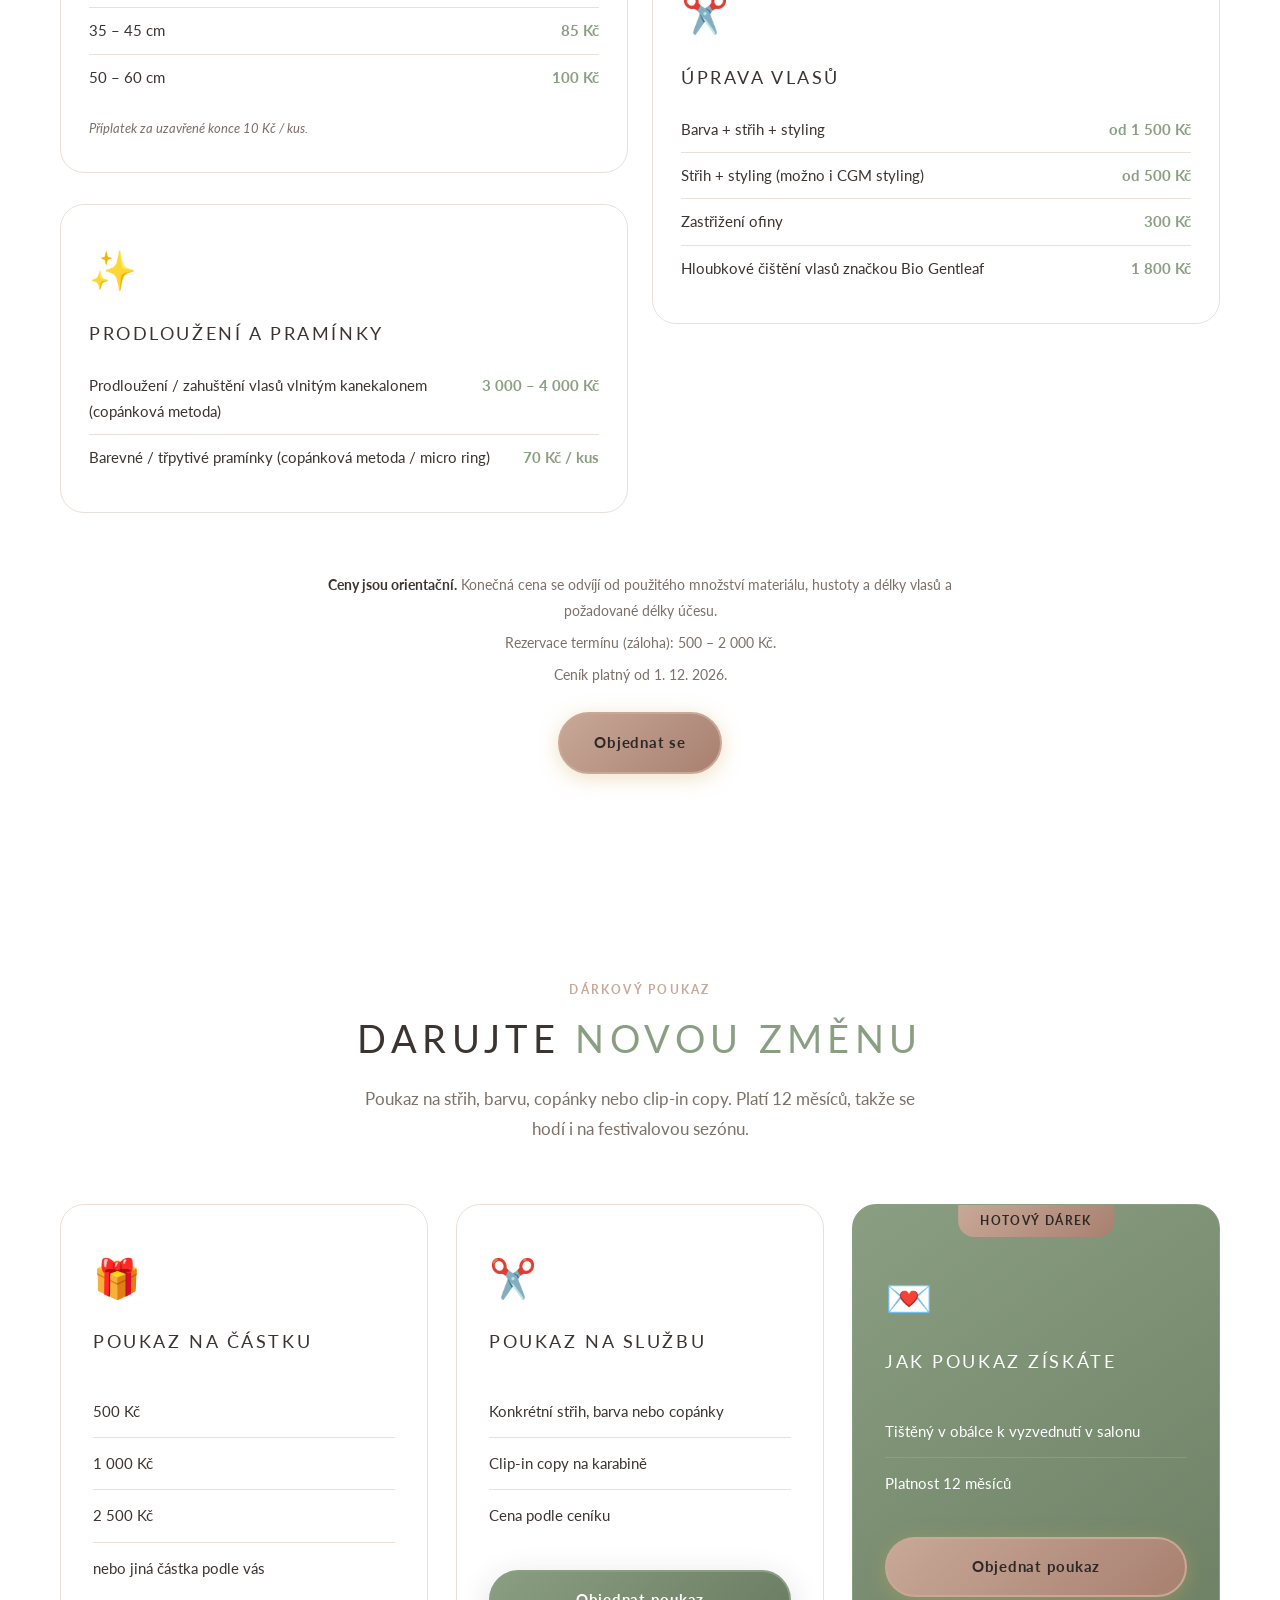
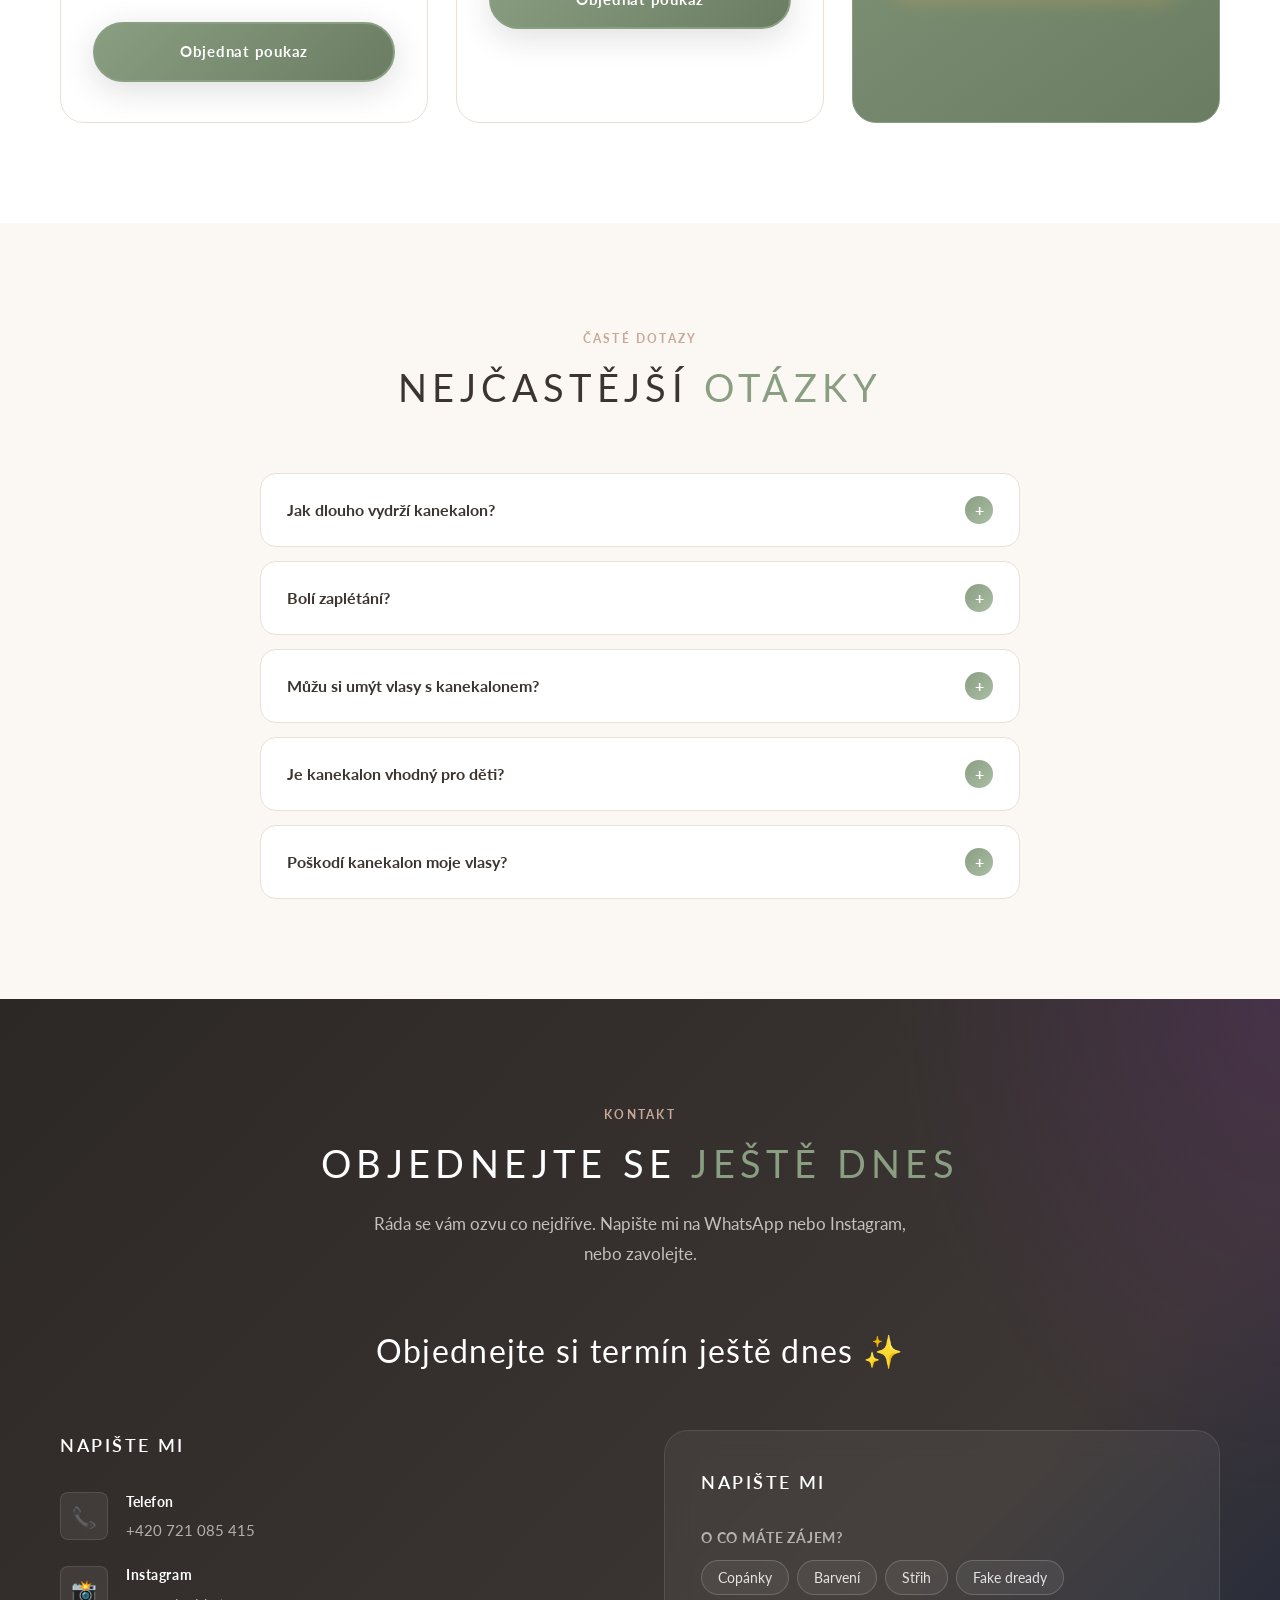
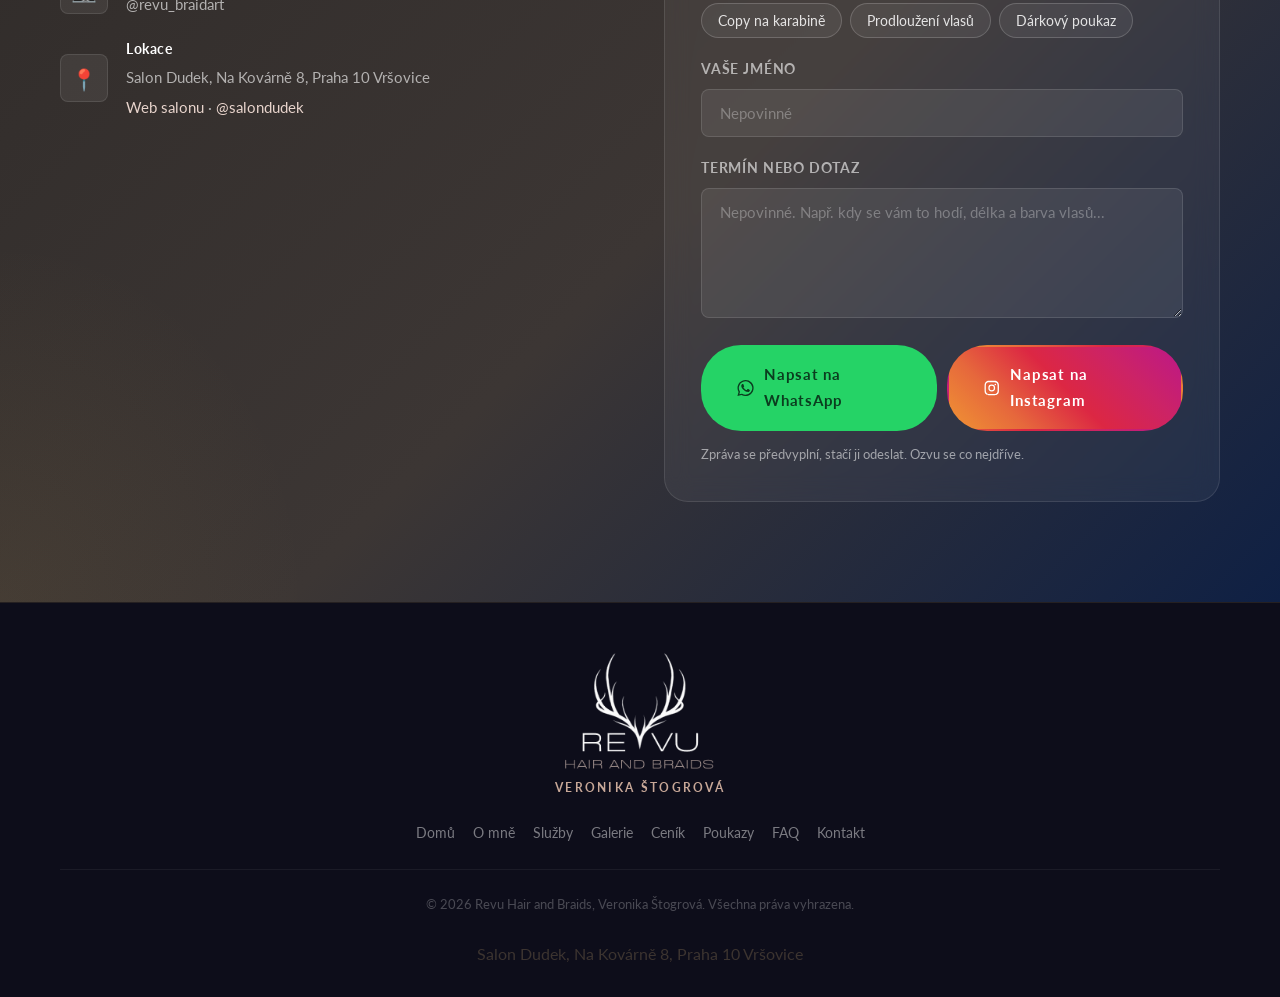
==== commit b4c368e6: "tighten face blur" ====
--- a/index.html
+++ b/index.html
@@ -452,74 +452,74 @@
       </div>
 
       <div class="gallery-grid">
-        <a class="gallery-item fade-in" href="img/gallery/prace-01.jpg" data-lightbox>
-          <img src="img/gallery/thumb/prace-01.jpg" width="600" height="800" loading="lazy" decoding="async" alt="Modrofialové vlnité copánky, festivalový look">
-        </a>
-        <a class="gallery-item fade-in" href="img/gallery/prace-02.jpg" data-lightbox>
-          <img src="img/gallery/thumb/prace-02.jpg" width="600" height="800" loading="lazy" decoding="async" alt="Růžové copy do dvou culíků">
-        </a>
-        <a class="gallery-item fade-in" href="img/gallery/prace-03.jpg" data-lightbox>
-          <img src="img/gallery/thumb/prace-03.jpg" width="600" height="800" loading="lazy" decoding="async" alt="Dva blond francouzské copy s kanekalonem">
-        </a>
-        <a class="gallery-item fade-in" href="img/gallery/prace-04.jpg" data-lightbox>
-          <img src="img/gallery/thumb/prace-04.jpg" width="600" height="800" loading="lazy" decoding="async" alt="Cornrows se zdobenými korálky">
-        </a>
-        <a class="gallery-item fade-in" href="img/gallery/prace-05.jpg" data-lightbox>
-          <img src="img/gallery/thumb/prace-05.jpg" width="600" height="800" loading="lazy" decoding="async" alt="Pastelové cornrows s DE copánky">
-        </a>
-        <a class="gallery-item fade-in" href="img/gallery/prace-06.jpg" data-lightbox>
-          <img src="img/gallery/thumb/prace-06.jpg" width="600" height="800" loading="lazy" decoding="async" alt="Žlutooranžové DE copánky v rozpuštěných vlasech">
-        </a>
-        <a class="gallery-item fade-in" href="img/gallery/prace-07.jpg" data-lightbox>
-          <img src="img/gallery/thumb/prace-07.jpg" width="600" height="800" loading="lazy" decoding="async" alt="Růžové fake dready">
-        </a>
-        <a class="gallery-item fade-in" href="img/gallery/prace-08.jpg" data-lightbox>
-          <img src="img/gallery/thumb/prace-08.jpg" width="600" height="800" loading="lazy" decoding="async" alt="Barevné copánky na festivalu">
-        </a>
-        <a class="gallery-item fade-in" href="img/gallery/prace-09.jpg" data-lightbox>
-          <img src="img/gallery/thumb/prace-09.jpg" width="600" height="800" loading="lazy" decoding="async" alt="Francouzské copy do culíku">
-        </a>
-        <a class="gallery-item fade-in" href="img/gallery/prace-10.jpg" data-lightbox>
-          <img src="img/gallery/thumb/prace-10.jpg" width="600" height="800" loading="lazy" decoding="async" alt="Vlnité prodloužení kanekalonem v barvě vlasů">
-        </a>
-        <a class="gallery-item fade-in" href="img/gallery/prace-11.jpg" data-lightbox>
-          <img src="img/gallery/thumb/prace-11.jpg" width="600" height="800" loading="lazy" decoding="async" alt="Podplet copánků s korálky">
-        </a>
-        <a class="gallery-item fade-in" href="img/gallery/prace-12.jpg" data-lightbox>
-          <img src="img/gallery/thumb/prace-12.jpg" width="600" height="800" loading="lazy" decoding="async" alt="Dětské copánky v pastelových barvách">
-        </a>
-        <a class="gallery-item fade-in" href="img/gallery/prace-13.jpg" data-lightbox>
-          <img src="img/gallery/thumb/prace-13.jpg" width="600" height="800" loading="lazy" decoding="async" alt="Dlouhé tmavé box braids s barevnými prameny">
-        </a>
-        <a class="gallery-item fade-in" href="img/gallery/prace-14.jpg" data-lightbox>
-          <img src="img/gallery/thumb/prace-14.jpg" width="600" height="800" loading="lazy" decoding="async" alt="Jemné DE copánky ve vlnitých vlasech">
-        </a>
-        <a class="gallery-item fade-in" href="img/gallery/prace-15.jpg" data-lightbox>
-          <img src="img/gallery/thumb/prace-15.jpg" width="600" height="800" loading="lazy" decoding="async" alt="Ručně vyráběné DE sety v mnoha barvách">
-        </a>
-        <a class="gallery-item fade-in" href="img/gallery/prace-16.jpg" data-lightbox>
-          <img src="img/gallery/thumb/prace-16.jpg" width="600" height="800" loading="lazy" decoding="async" alt="Fialové copy do dvou culíků">
-        </a>
-        <a class="gallery-item fade-in" href="img/gallery/prace-17.jpg" data-lightbox>
-          <img src="img/gallery/thumb/prace-17.jpg" width="600" height="800" loading="lazy" decoding="async" alt="Objemný fialový dračí cop">
-        </a>
-        <a class="gallery-item fade-in" href="img/gallery/prace-18.jpg" data-lightbox>
-          <img src="img/gallery/thumb/prace-18.jpg" width="600" height="800" loading="lazy" decoding="async" alt="Blond fake dready s drdolem">
-        </a>
-        <a class="gallery-item fade-in" href="img/gallery/prace-19.jpg" data-lightbox>
-          <img src="img/gallery/thumb/prace-19.jpg" width="600" height="800" loading="lazy" decoding="async" alt="Vlnitý podplet s drdolem">
-        </a>
-        <a class="gallery-item fade-in" href="img/gallery/prace-20.jpg" data-lightbox>
-          <img src="img/gallery/thumb/prace-20.jpg" width="600" height="800" loading="lazy" decoding="async" alt="Dětský fialový dračí cop">
-        </a>
-        <a class="gallery-item fade-in" href="img/gallery/prace-21.jpg" data-lightbox>
-          <img src="img/gallery/thumb/prace-21.jpg" width="600" height="800" loading="lazy" decoding="async" alt="Tmavé vlnité prodloužení s drdolem">
-        </a>
-        <a class="gallery-item fade-in" href="img/gallery/prace-22.jpg" data-lightbox>
-          <img src="img/gallery/thumb/prace-22.jpg" width="600" height="800" loading="lazy" decoding="async" alt="Blond DE copánky se zdobením">
-        </a>
-        <a class="gallery-item fade-in" href="img/gallery/prace-23.jpg" data-lightbox>
-          <img src="img/gallery/thumb/prace-23.jpg" width="600" height="800" loading="lazy" decoding="async" alt="Detail zdobeného DE copánku">
+        <a class="gallery-item fade-in" href="img/gallery/prace-01.jpg?v=2" data-lightbox>
+          <img src="img/gallery/thumb/prace-01.jpg?v=2" width="600" height="800" loading="lazy" decoding="async" alt="Modrofialové vlnité copánky, festivalový look">
+        </a>
+        <a class="gallery-item fade-in" href="img/gallery/prace-02.jpg?v=2" data-lightbox>
+          <img src="img/gallery/thumb/prace-02.jpg?v=2" width="600" height="800" loading="lazy" decoding="async" alt="Růžové copy do dvou culíků">
+        </a>
+        <a class="gallery-item fade-in" href="img/gallery/prace-03.jpg?v=2" data-lightbox>
+          <img src="img/gallery/thumb/prace-03.jpg?v=2" width="600" height="800" loading="lazy" decoding="async" alt="Dva blond francouzské copy s kanekalonem">
+        </a>
+        <a class="gallery-item fade-in" href="img/gallery/prace-04.jpg?v=2" data-lightbox>
+          <img src="img/gallery/thumb/prace-04.jpg?v=2" width="600" height="800" loading="lazy" decoding="async" alt="Cornrows se zdobenými korálky">
+        </a>
+        <a class="gallery-item fade-in" href="img/gallery/prace-05.jpg?v=2" data-lightbox>
+          <img src="img/gallery/thumb/prace-05.jpg?v=2" width="600" height="800" loading="lazy" decoding="async" alt="Pastelové cornrows s DE copánky">
+        </a>
+        <a class="gallery-item fade-in" href="img/gallery/prace-06.jpg?v=2" data-lightbox>
+          <img src="img/gallery/thumb/prace-06.jpg?v=2" width="600" height="800" loading="lazy" decoding="async" alt="Žlutooranžové DE copánky v rozpuštěných vlasech">
+        </a>
+        <a class="gallery-item fade-in" href="img/gallery/prace-07.jpg?v=2" data-lightbox>
+          <img src="img/gallery/thumb/prace-07.jpg?v=2" width="600" height="800" loading="lazy" decoding="async" alt="Růžové fake dready">
+        </a>
+        <a class="gallery-item fade-in" href="img/gallery/prace-08.jpg?v=2" data-lightbox>
+          <img src="img/gallery/thumb/prace-08.jpg?v=2" width="600" height="800" loading="lazy" decoding="async" alt="Barevné copánky na festivalu">
+        </a>
+        <a class="gallery-item fade-in" href="img/gallery/prace-09.jpg?v=2" data-lightbox>
+          <img src="img/gallery/thumb/prace-09.jpg?v=2" width="600" height="800" loading="lazy" decoding="async" alt="Francouzské copy do culíku">
+        </a>
+        <a class="gallery-item fade-in" href="img/gallery/prace-10.jpg?v=2" data-lightbox>
+          <img src="img/gallery/thumb/prace-10.jpg?v=2" width="600" height="800" loading="lazy" decoding="async" alt="Vlnité prodloužení kanekalonem v barvě vlasů">
+        </a>
+        <a class="gallery-item fade-in" href="img/gallery/prace-11.jpg?v=2" data-lightbox>
+          <img src="img/gallery/thumb/prace-11.jpg?v=2" width="600" height="800" loading="lazy" decoding="async" alt="Podplet copánků s korálky">
+        </a>
+        <a class="gallery-item fade-in" href="img/gallery/prace-12.jpg?v=2" data-lightbox>
+          <img src="img/gallery/thumb/prace-12.jpg?v=2" width="600" height="800" loading="lazy" decoding="async" alt="Dětské copánky v pastelových barvách">
+        </a>
+        <a class="gallery-item fade-in" href="img/gallery/prace-13.jpg?v=2" data-lightbox>
+          <img src="img/gallery/thumb/prace-13.jpg?v=2" width="600" height="800" loading="lazy" decoding="async" alt="Dlouhé tmavé box braids s barevnými prameny">
+        </a>
+        <a class="gallery-item fade-in" href="img/gallery/prace-14.jpg?v=2" data-lightbox>
+          <img src="img/gallery/thumb/prace-14.jpg?v=2" width="600" height="800" loading="lazy" decoding="async" alt="Jemné DE copánky ve vlnitých vlasech">
+        </a>
+        <a class="gallery-item fade-in" href="img/gallery/prace-15.jpg?v=2" data-lightbox>
+          <img src="img/gallery/thumb/prace-15.jpg?v=2" width="600" height="800" loading="lazy" decoding="async" alt="Ručně vyráběné DE sety v mnoha barvách">
+        </a>
+        <a class="gallery-item fade-in" href="img/gallery/prace-16.jpg?v=2" data-lightbox>
+          <img src="img/gallery/thumb/prace-16.jpg?v=2" width="600" height="800" loading="lazy" decoding="async" alt="Fialové copy do dvou culíků">
+        </a>
+        <a class="gallery-item fade-in" href="img/gallery/prace-17.jpg?v=2" data-lightbox>
+          <img src="img/gallery/thumb/prace-17.jpg?v=2" width="600" height="800" loading="lazy" decoding="async" alt="Objemný fialový dračí cop">
+        </a>
+        <a class="gallery-item fade-in" href="img/gallery/prace-18.jpg?v=2" data-lightbox>
+          <img src="img/gallery/thumb/prace-18.jpg?v=2" width="600" height="800" loading="lazy" decoding="async" alt="Blond fake dready s drdolem">
+        </a>
+        <a class="gallery-item fade-in" href="img/gallery/prace-19.jpg?v=2" data-lightbox>
+          <img src="img/gallery/thumb/prace-19.jpg?v=2" width="600" height="800" loading="lazy" decoding="async" alt="Vlnitý podplet s drdolem">
+        </a>
+        <a class="gallery-item fade-in" href="img/gallery/prace-20.jpg?v=2" data-lightbox>
+          <img src="img/gallery/thumb/prace-20.jpg?v=2" width="600" height="800" loading="lazy" decoding="async" alt="Dětský fialový dračí cop">
+        </a>
+        <a class="gallery-item fade-in" href="img/gallery/prace-21.jpg?v=2" data-lightbox>
+          <img src="img/gallery/thumb/prace-21.jpg?v=2" width="600" height="800" loading="lazy" decoding="async" alt="Tmavé vlnité prodloužení s drdolem">
+        </a>
+        <a class="gallery-item fade-in" href="img/gallery/prace-22.jpg?v=2" data-lightbox>
+          <img src="img/gallery/thumb/prace-22.jpg?v=2" width="600" height="800" loading="lazy" decoding="async" alt="Blond DE copánky se zdobením">
+        </a>
+        <a class="gallery-item fade-in" href="img/gallery/prace-23.jpg?v=2" data-lightbox>
+          <img src="img/gallery/thumb/prace-23.jpg?v=2" width="600" height="800" loading="lazy" decoding="async" alt="Detail zdobeného DE copánku">
         </a>
       </div>
 
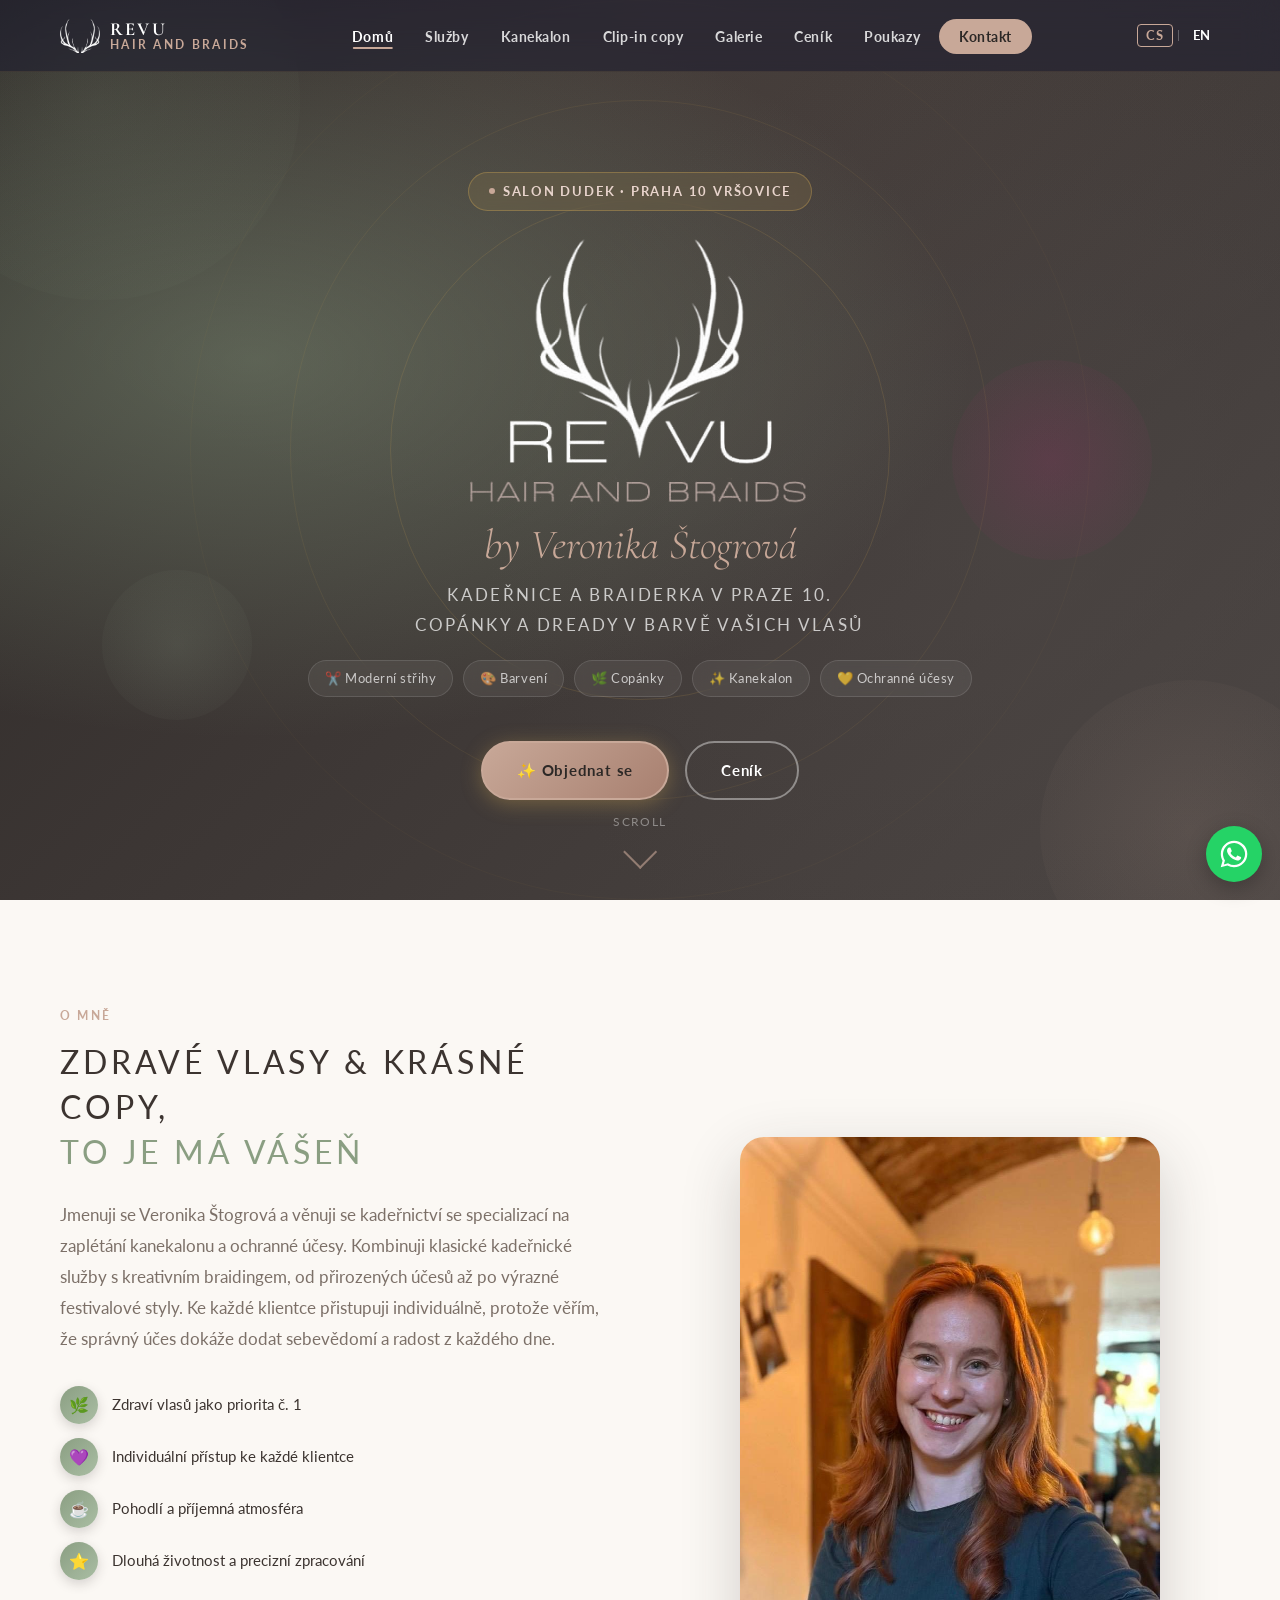
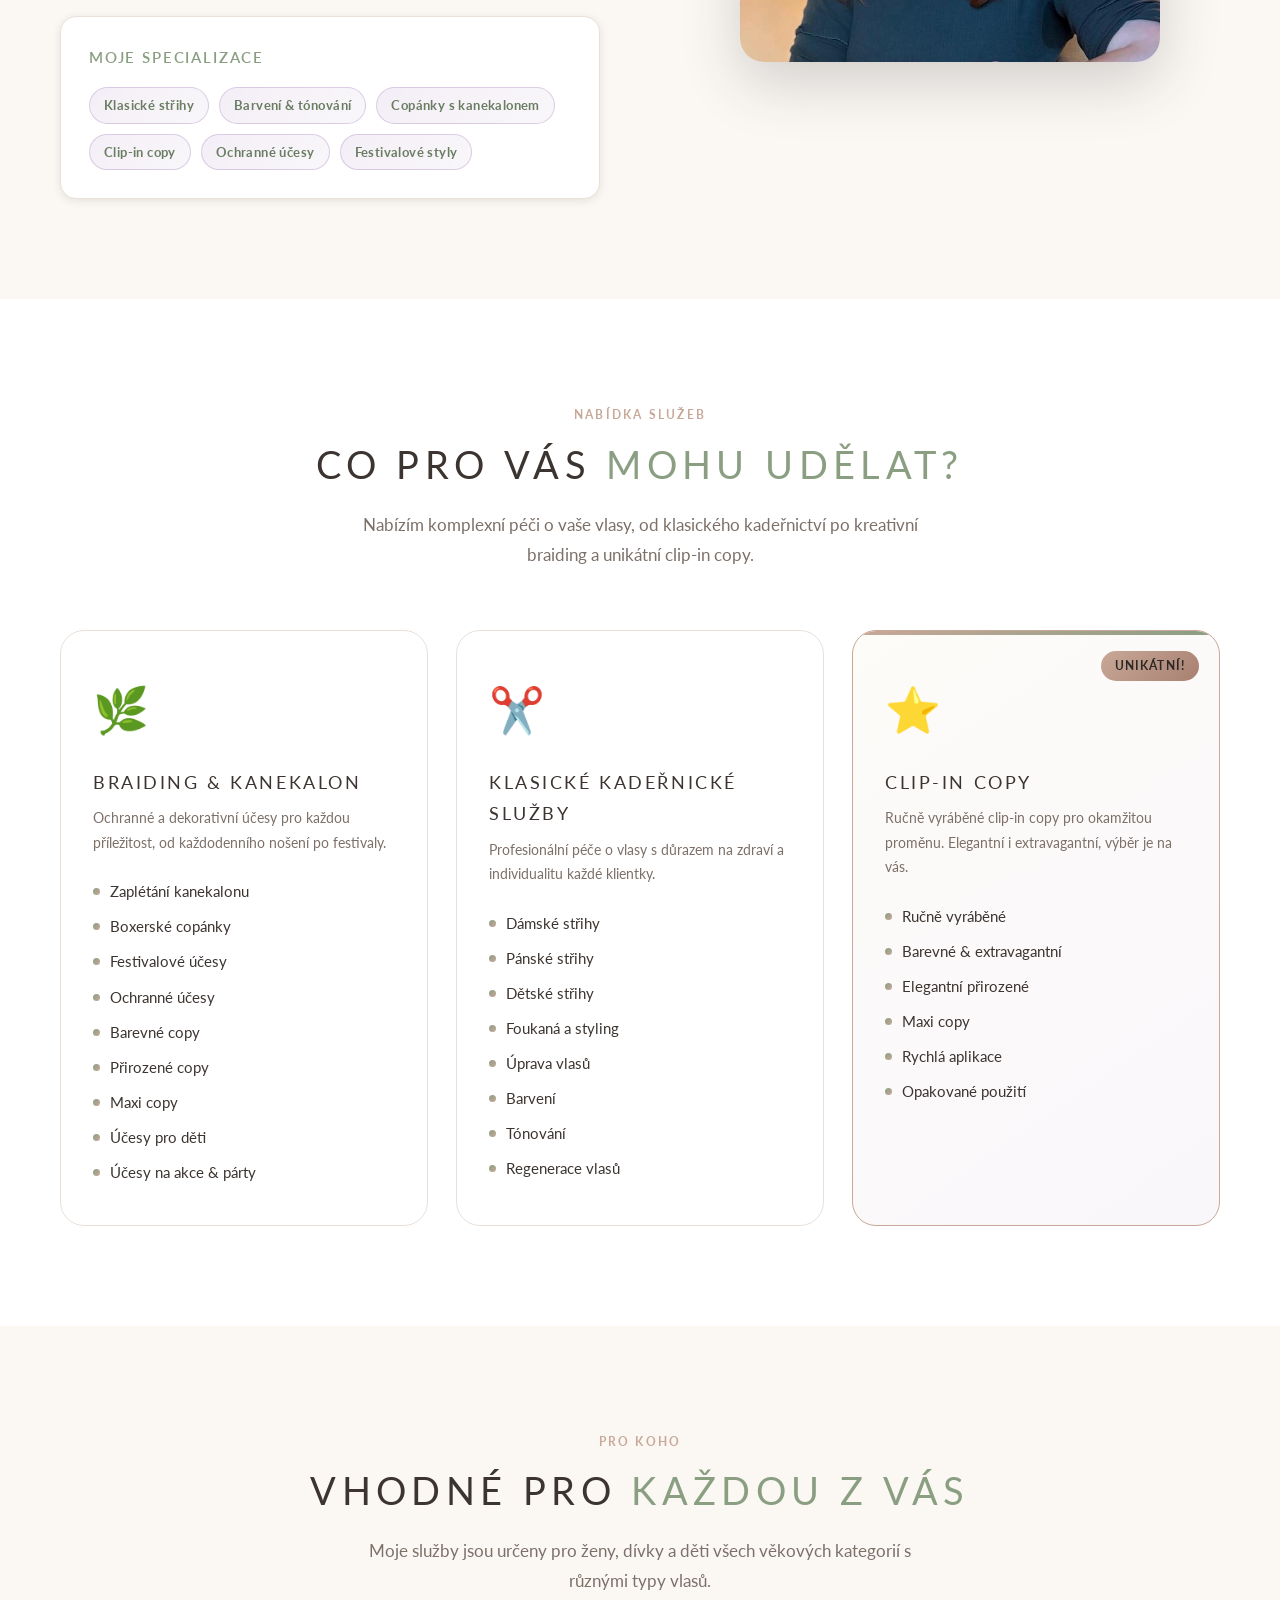
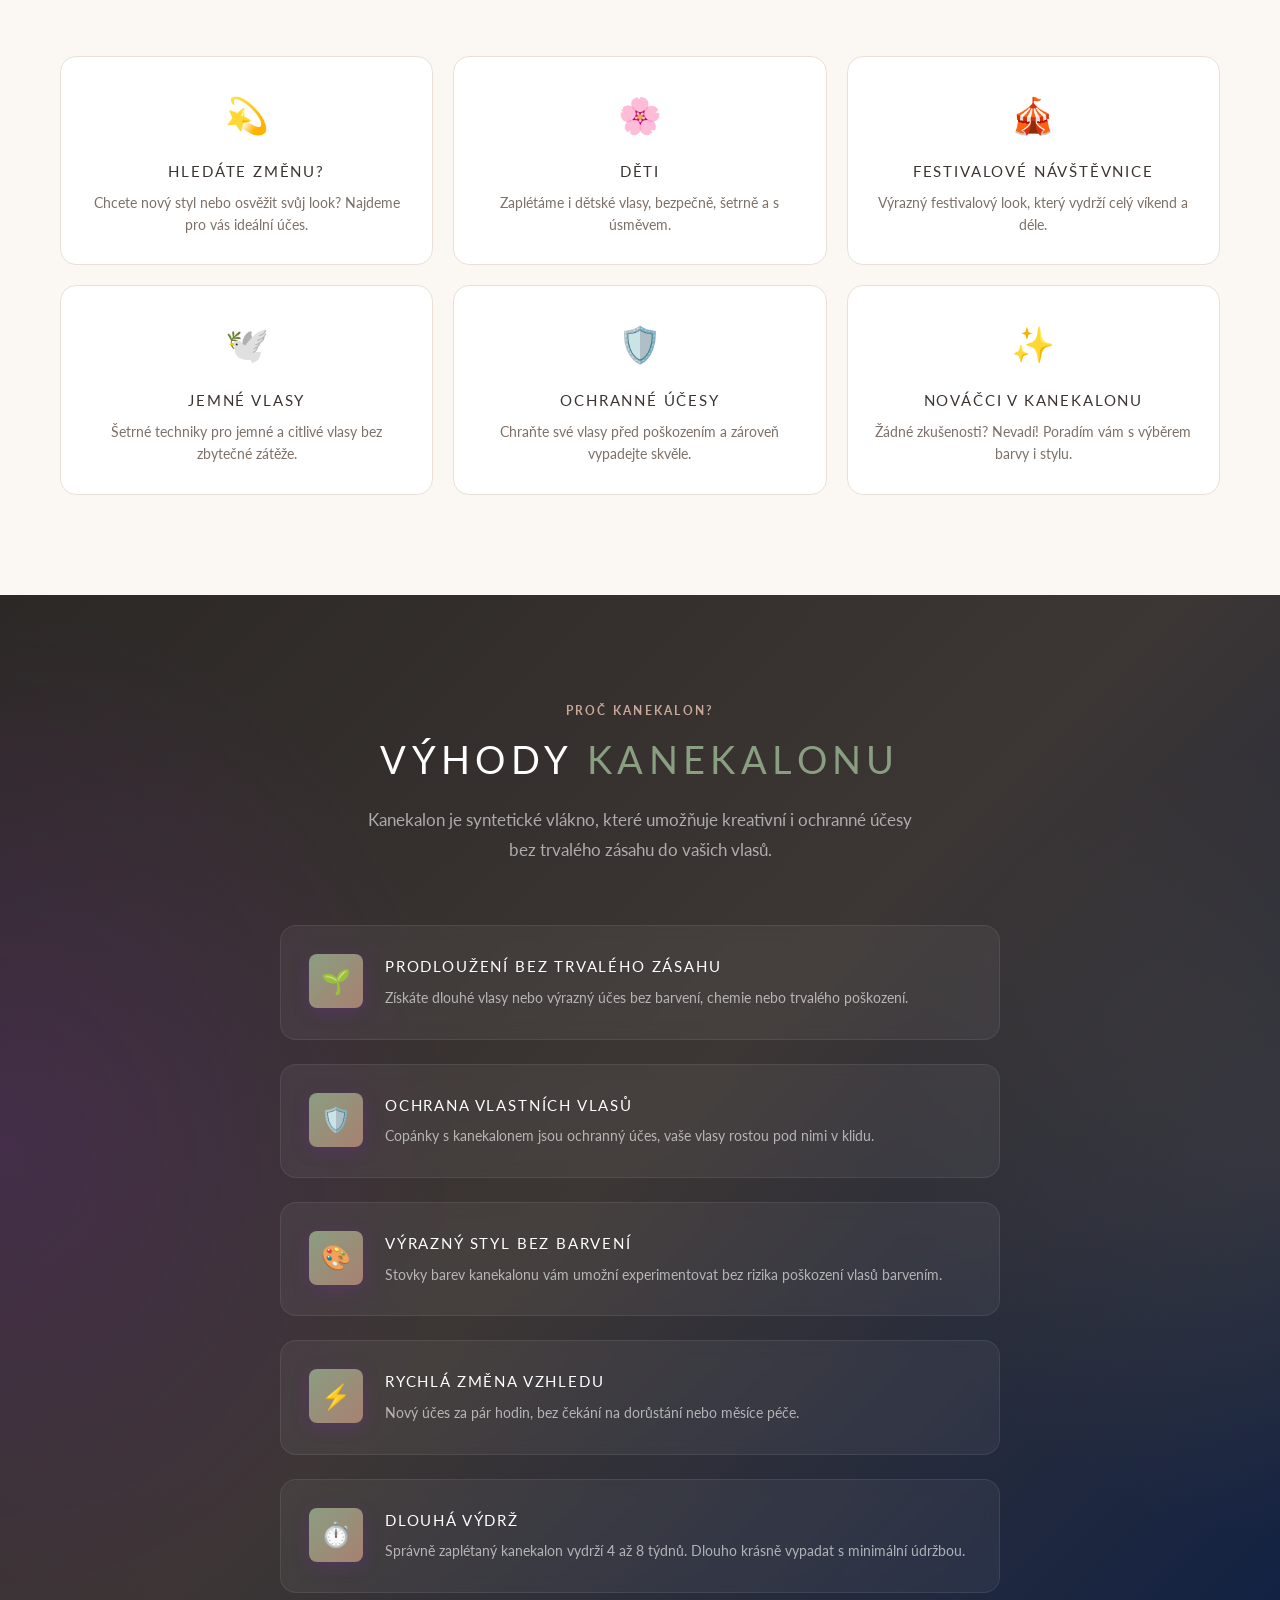
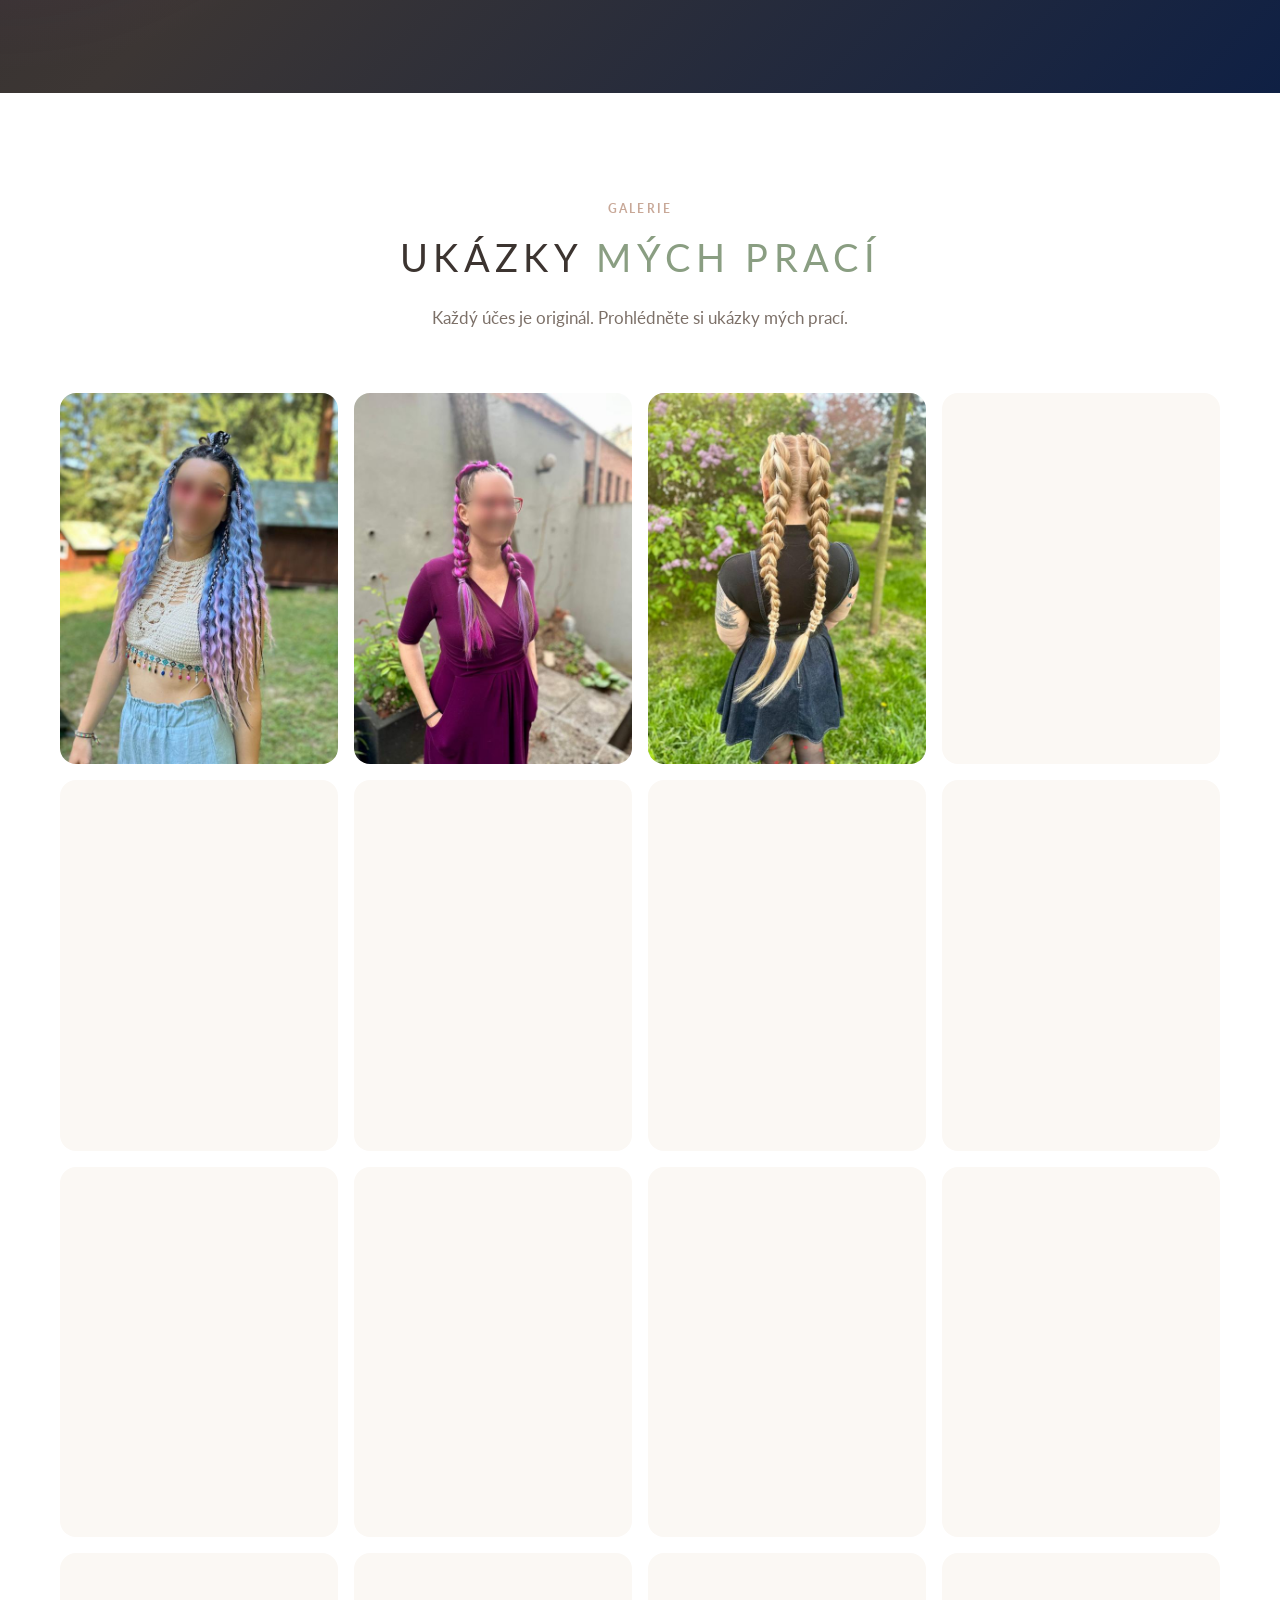
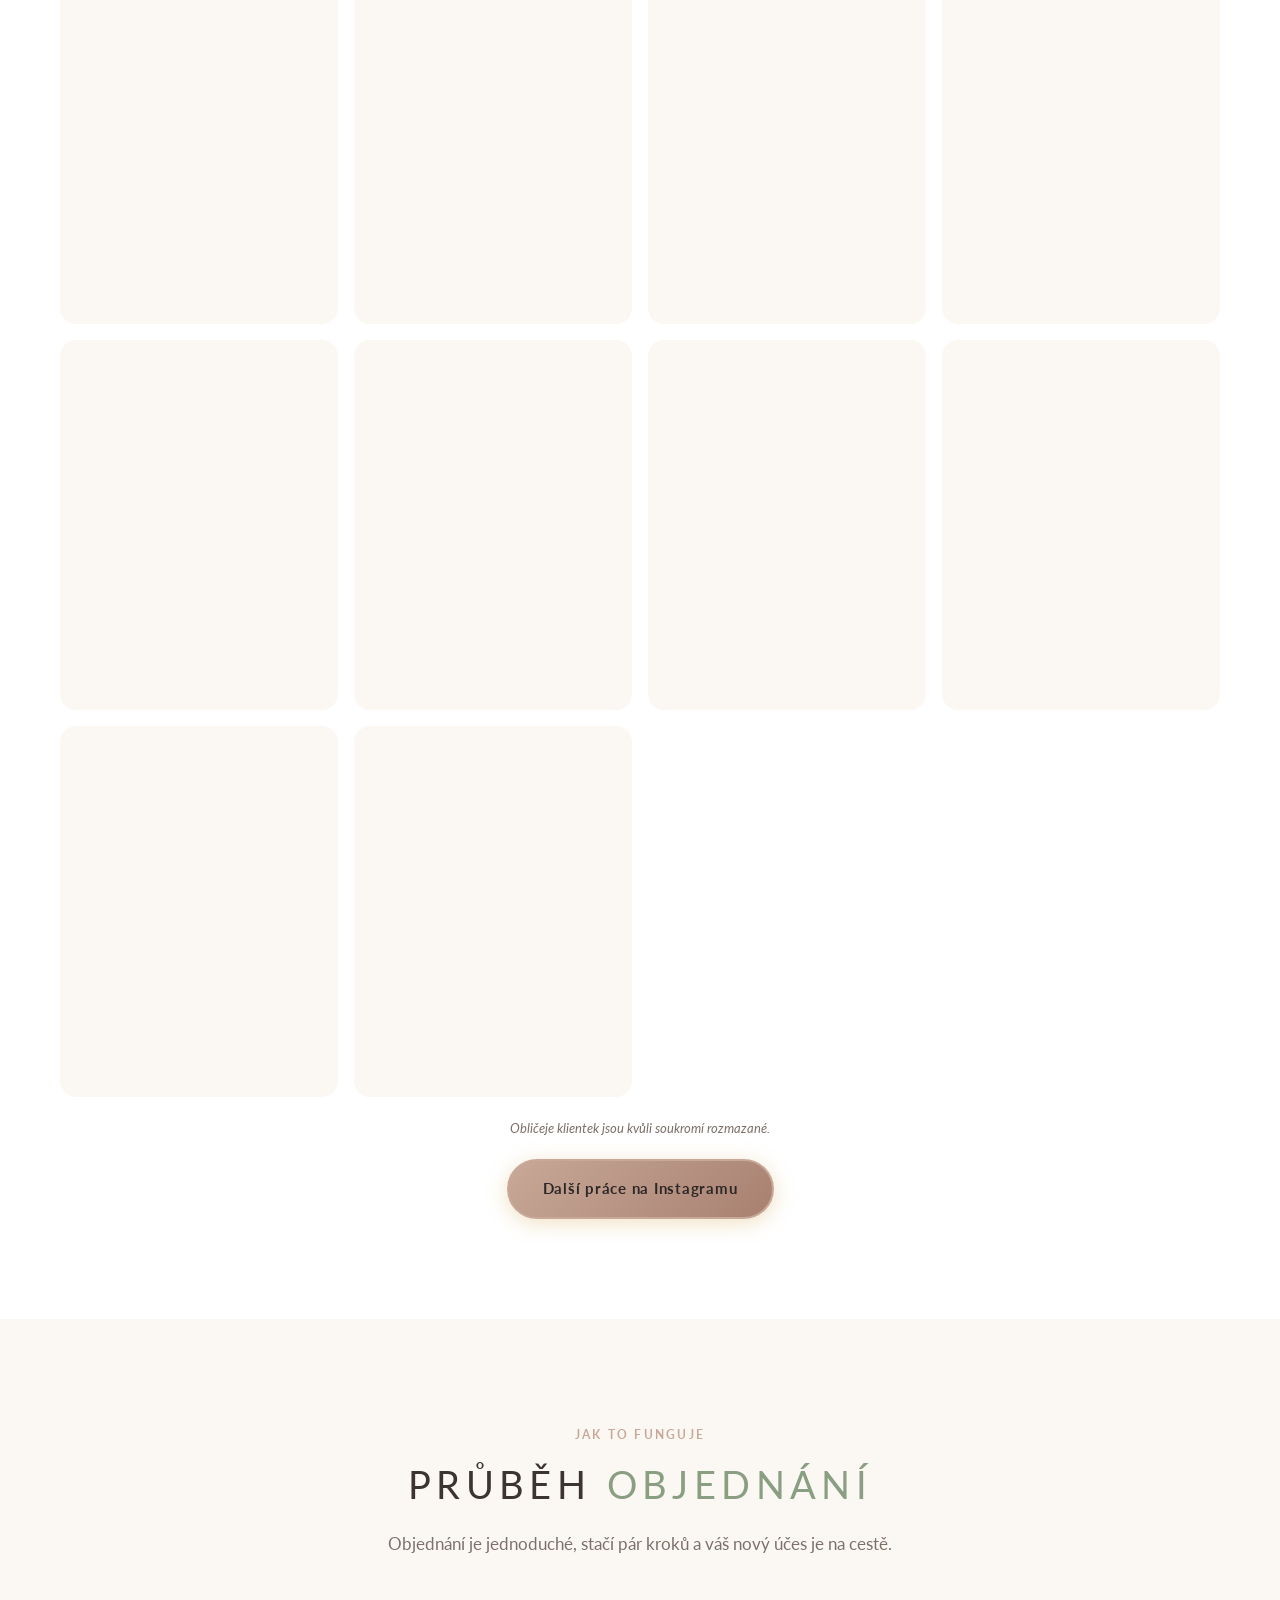
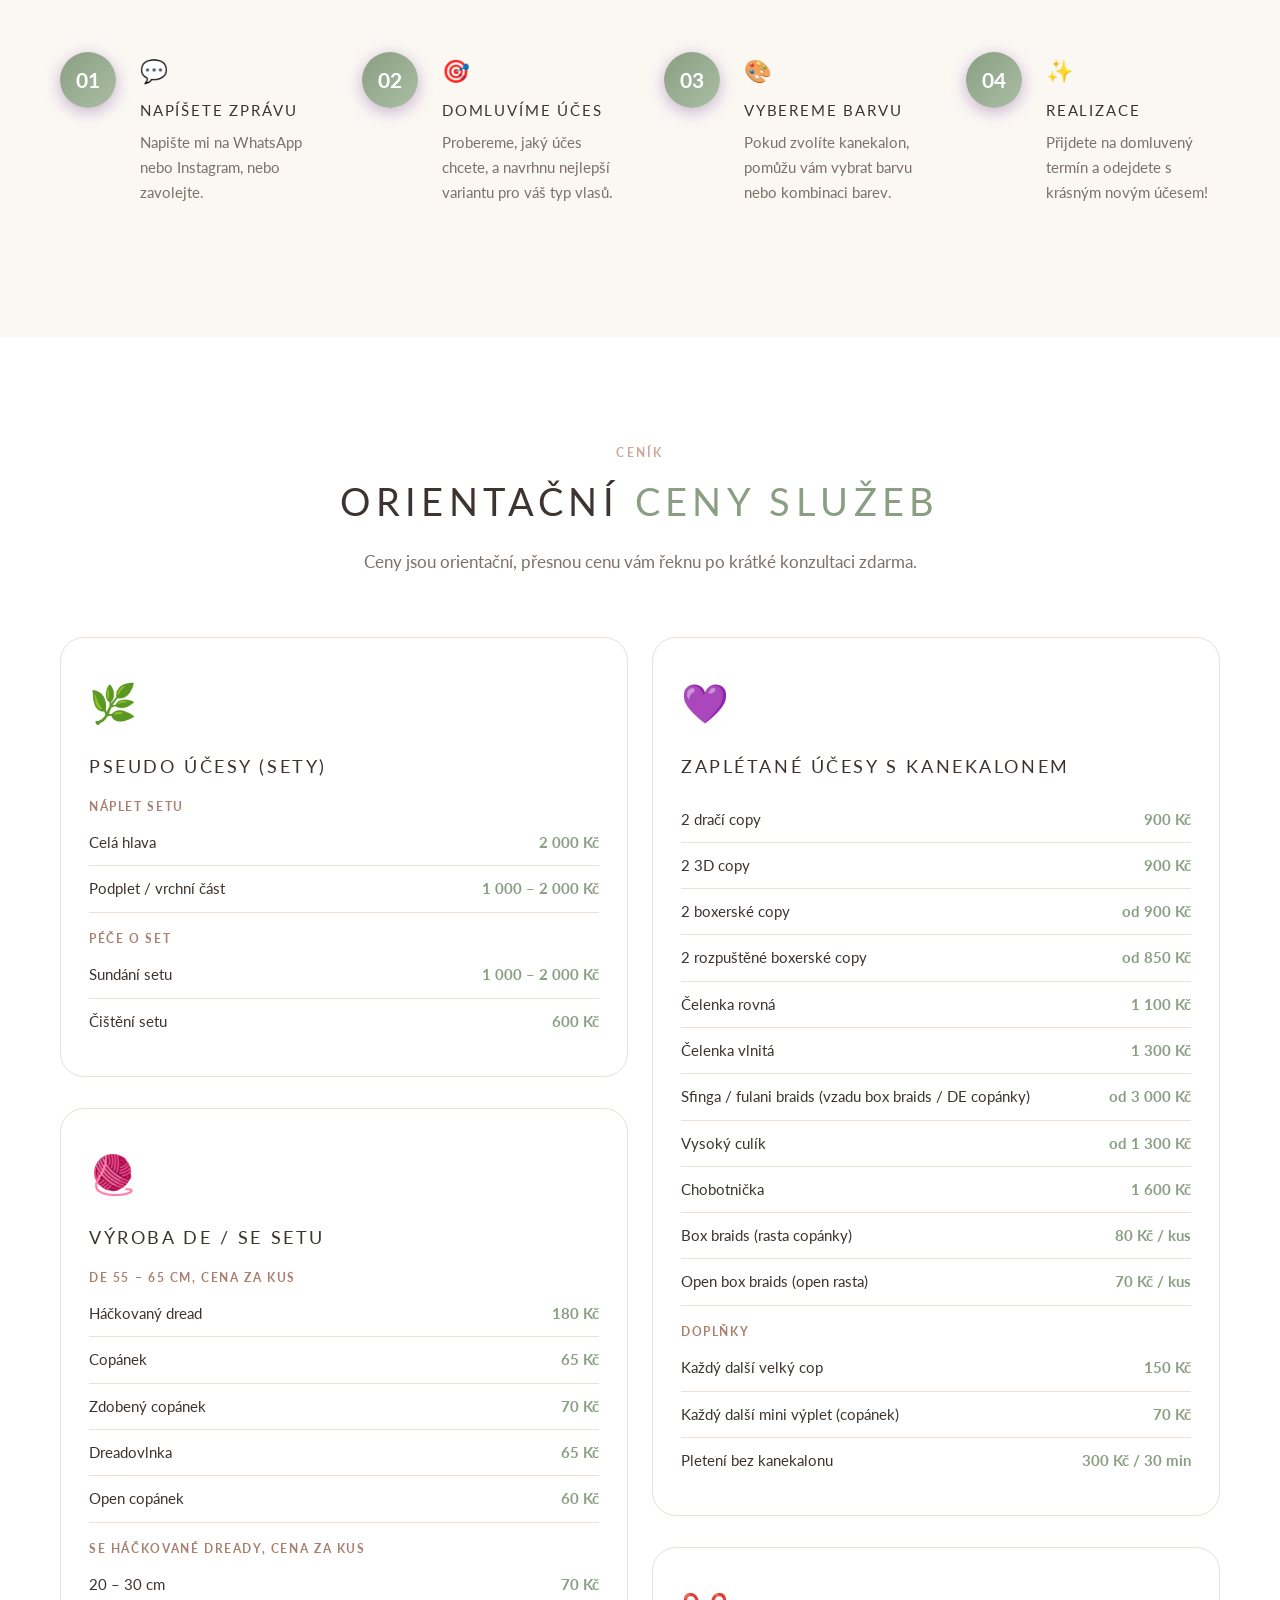
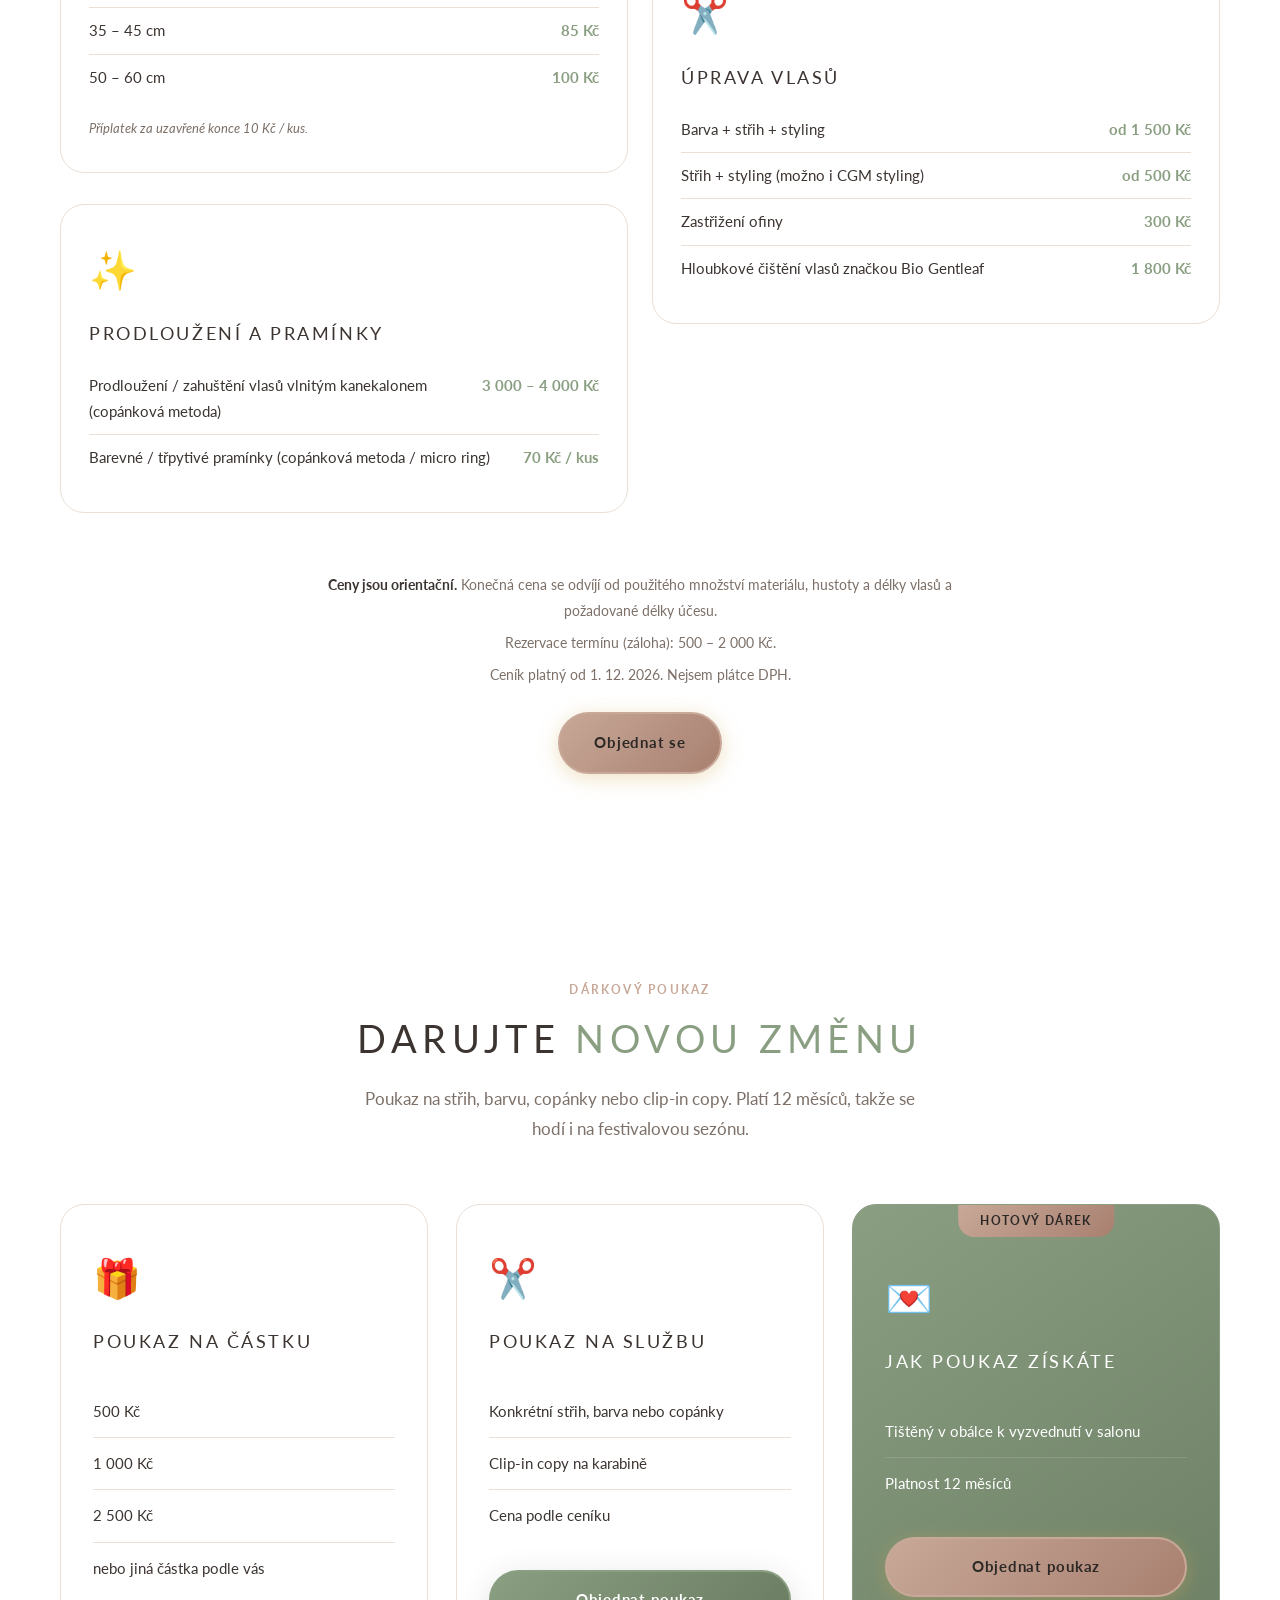
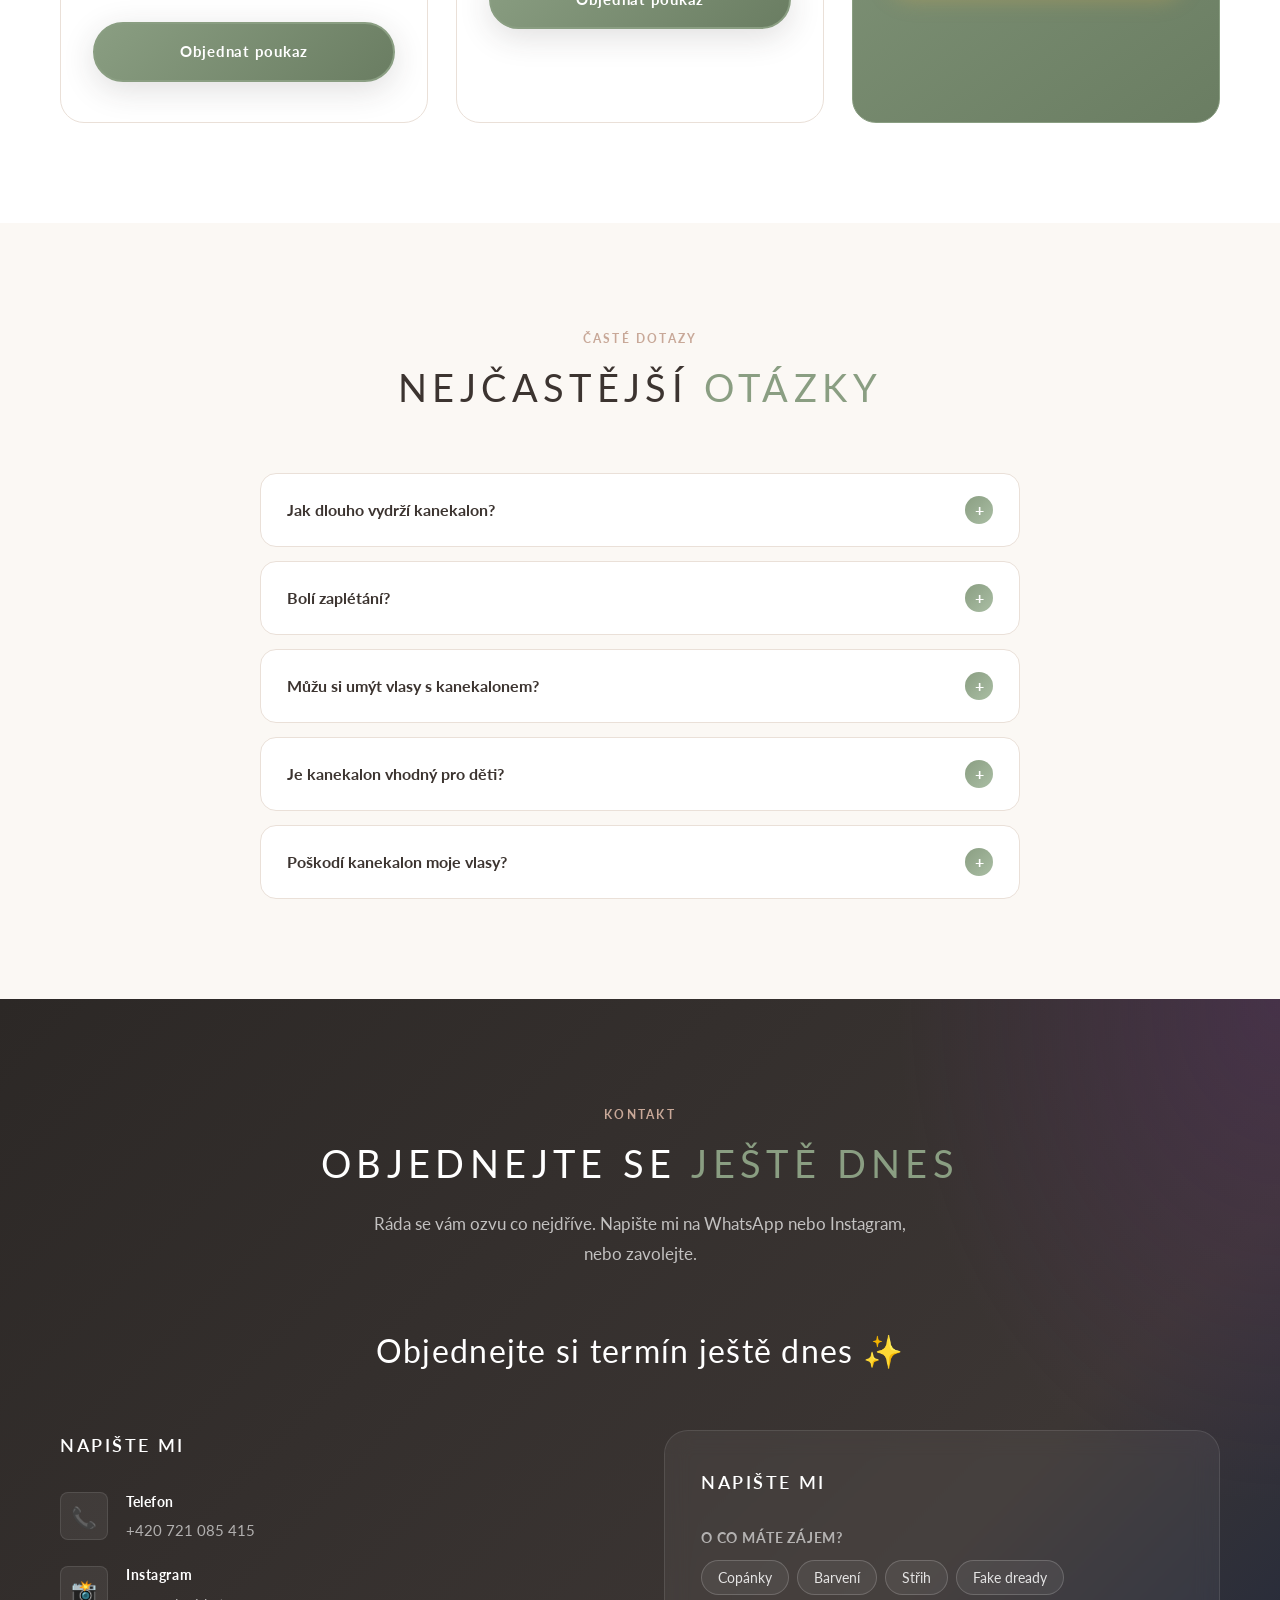
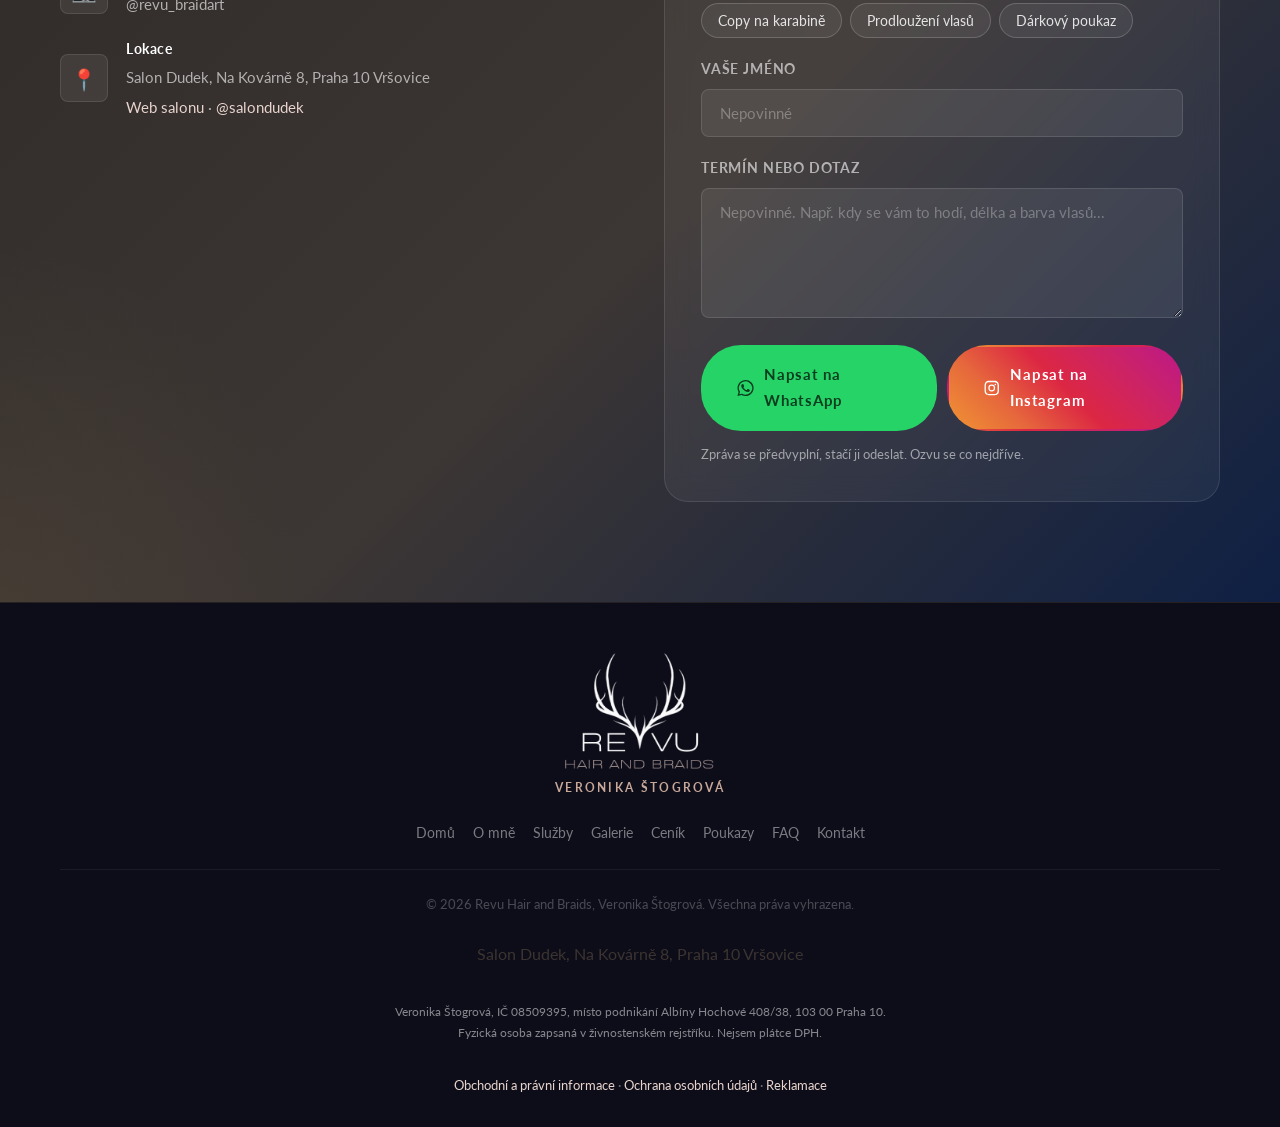
==== commit ef8d3689: "add business details and legal page" ====
--- a/index.html
+++ b/index.html
@@ -55,7 +55,7 @@
 
   <link rel="icon" type="image/png" href="img/favicon.png" />
   <link rel="apple-touch-icon" href="img/apple-touch-icon.png" />
-  <link rel="stylesheet" href="css/style.css?v=20261126f" />
+  <link rel="stylesheet" href="css/style.css?v=20261126g" />
 </head>
 <body>
 
@@ -674,7 +674,7 @@
       <div class="price-notes">
         <p data-i18n="pl_note1"><strong>Ceny jsou orientační.</strong> Konečná cena se odvíjí od použitého množství materiálu, hustoty a délky vlasů a požadované délky účesu.</p>
         <p data-i18n="pl_note2">Rezervace termínu (záloha): 500 – 2 000 Kč.</p>
-        <p data-i18n="pl_note3">Ceník platný od 1. 12. 2026.</p>
+        <p data-i18n="pl_note3">Ceník platný od 1. 12. 2026. Nejsem plátce DPH.</p>
         <a href="#contact" class="btn btn-primary" data-i18n="price1_cta">Objednat se</a>
       </div>
     </div>
@@ -944,6 +944,17 @@
           &copy; 2026 Revu Hair and Braids, Veronika Štogrová. Všechna práva vyhrazena.
         </p>
         <p class="footer-city" data-i18n="footer_city">Salon Dudek, Na Kovárně 8, Praha 10 Vršovice</p>
+        <p class="footer-legal" data-i18n="footer_legal">
+          Veronika Štogrová, IČ 08509395, místo podnikání Albíny Hochové 408/38, 103 00 Praha 10.<br>
+          Fyzická osoba zapsaná v živnostenském rejstříku. Nejsem plátce DPH.
+        </p>
+        <p class="footer-legal-links">
+          <a href="pravni-informace.html" data-i18n="footer_legal_link">Obchodní a právní informace</a>
+          <span aria-hidden="true">·</span>
+          <a href="pravni-informace.html#osobni-udaje" data-i18n="footer_privacy_link">Ochrana osobních údajů</a>
+          <span aria-hidden="true">·</span>
+          <a href="pravni-informace.html#reklamace" data-i18n="footer_claims_link">Reklamace</a>
+        </p>
 
       </div>
     </div>
@@ -953,7 +964,7 @@
   <a href="https://wa.me/420721085415?text=Dobr%C3%BD%20den%2C%20cht%C4%9Bla%20bych%20se%20objednat." class="wa-float" id="waFloat" target="_blank" rel="noopener" aria-label="Napsat na WhatsApp" data-i18n-aria="form_wa">
     <svg viewBox="0 0 24 24" width="28" height="28" aria-hidden="true"><path fill="currentColor" d="M17.47 14.38c-.3-.15-1.75-.86-2.02-.96-.27-.1-.47-.15-.67.15-.2.3-.77.96-.94 1.16-.17.2-.35.22-.65.07-.3-.15-1.25-.46-2.38-1.47-.88-.79-1.47-1.76-1.64-2.06-.17-.3-.02-.46.13-.61.13-.13.3-.35.45-.52.15-.17.2-.3.3-.5.1-.2.05-.37-.03-.52-.07-.15-.67-1.61-.92-2.2-.24-.58-.49-.5-.67-.51h-.57c-.2 0-.52.07-.79.37-.27.3-1.04 1.02-1.04 2.48s1.06 2.88 1.21 3.08c.15.2 2.1 3.2 5.08 4.48.71.31 1.26.49 1.69.63.71.23 1.36.2 1.87.12.57-.09 1.75-.72 2-1.41.25-.69.25-1.29.17-1.41-.07-.12-.27-.2-.57-.35zM12.04 21.5h-.01a9.43 9.43 0 0 1-4.81-1.32l-.34-.2-3.58.94.96-3.49-.23-.36a9.43 9.43 0 1 1 8.01 4.43zm8.03-17.47A11.3 11.3 0 0 0 12.04.7C5.78.7.68 5.8.68 12.06c0 2 .52 3.96 1.52 5.68L.6 23.3l5.7-1.5a11.33 11.33 0 0 0 5.73 1.46h.01c6.26 0 11.36-5.1 11.36-11.36 0-3.04-1.18-5.89-3.33-8.03z"/></svg>
   </a>
-  <script src="js/main.js?v=20261126f"></script>
-  <script src="js/i18n.js?v=20261126f"></script>
+  <script src="js/main.js?v=20261126g"></script>
+  <script src="js/i18n.js?v=20261126g"></script>
 </body>
 </html>
--- a/css/style.css
+++ b/css/style.css
@@ -2013,3 +2013,31 @@
 .price-notes p { max-width: 640px; margin: 0 auto 6px; }
 .price-notes strong { color: var(--color-text); }
 .price-notes .btn { margin-top: 18px; }
+
+/* ============================================================
+   FOOTER LEGAL + LEGAL PAGE
+   ============================================================ */
+.footer-legal { font-size: 0.78rem; line-height: 1.7; color: rgba(255,255,255,0.5); text-align: center; margin-top: 10px; }
+.footer-legal-links { font-size: 0.8rem; text-align: center; margin-top: 8px; color: rgba(255,255,255,0.4); }
+.footer-legal-links a { color: var(--color-accent-light); }
+.footer-legal-links a:hover { color: var(--color-white); }
+
+.legal-body { background: var(--color-off-white); }
+.legal-header { background: var(--color-dark); padding: 14px 24px; }
+.legal-back { display: inline-flex; align-items: center; gap: 12px; color: var(--color-accent-light); font-size: 0.85rem; letter-spacing: 0.12em; text-transform: uppercase; }
+.legal-back img { height: 32px; width: auto; }
+.legal-page { max-width: 760px; margin: 0 auto; padding: 48px 24px 64px; color: var(--color-text); line-height: 1.75; }
+.legal-page h1 { font-family: var(--font-heading); font-size: clamp(1.5rem, 3vw, 2.1rem); font-weight: 400; letter-spacing: 0.12em; text-transform: uppercase; margin-bottom: 6px; }
+.legal-meta { color: var(--color-text-light); font-size: 0.9rem; margin-bottom: 24px; }
+.legal-toc { display: flex; flex-wrap: wrap; gap: 8px; margin-bottom: 36px; }
+.legal-toc a { font-size: 0.82rem; padding: 6px 14px; border: 1px solid var(--color-border); border-radius: 40px; color: var(--color-text); background: var(--color-white); }
+.legal-toc a:hover { border-color: var(--color-accent); }
+.legal-page section { padding-top: 12px; margin-bottom: 28px; scroll-margin-top: 16px; }
+.legal-page h2 { font-family: var(--font-heading); font-size: 1.15rem; font-weight: 400; letter-spacing: 0.14em; text-transform: uppercase; color: var(--color-primary-dark); margin-bottom: 10px; }
+.legal-page h3 { font-size: 0.95rem; font-weight: 700; margin: 16px 0 6px; }
+.legal-page p { margin-bottom: 10px; }
+.legal-page ul { padding-left: 20px; margin-bottom: 10px; }
+.legal-page li { margin-bottom: 6px; list-style: disc; }
+.legal-page a { color: var(--color-primary-dark); text-decoration: underline; }
+.legal-footer { background: var(--color-dark); color: rgba(255,255,255,0.55); text-align: center; font-size: 0.82rem; padding: 24px; }
+.legal-footer a { color: var(--color-accent-light); }
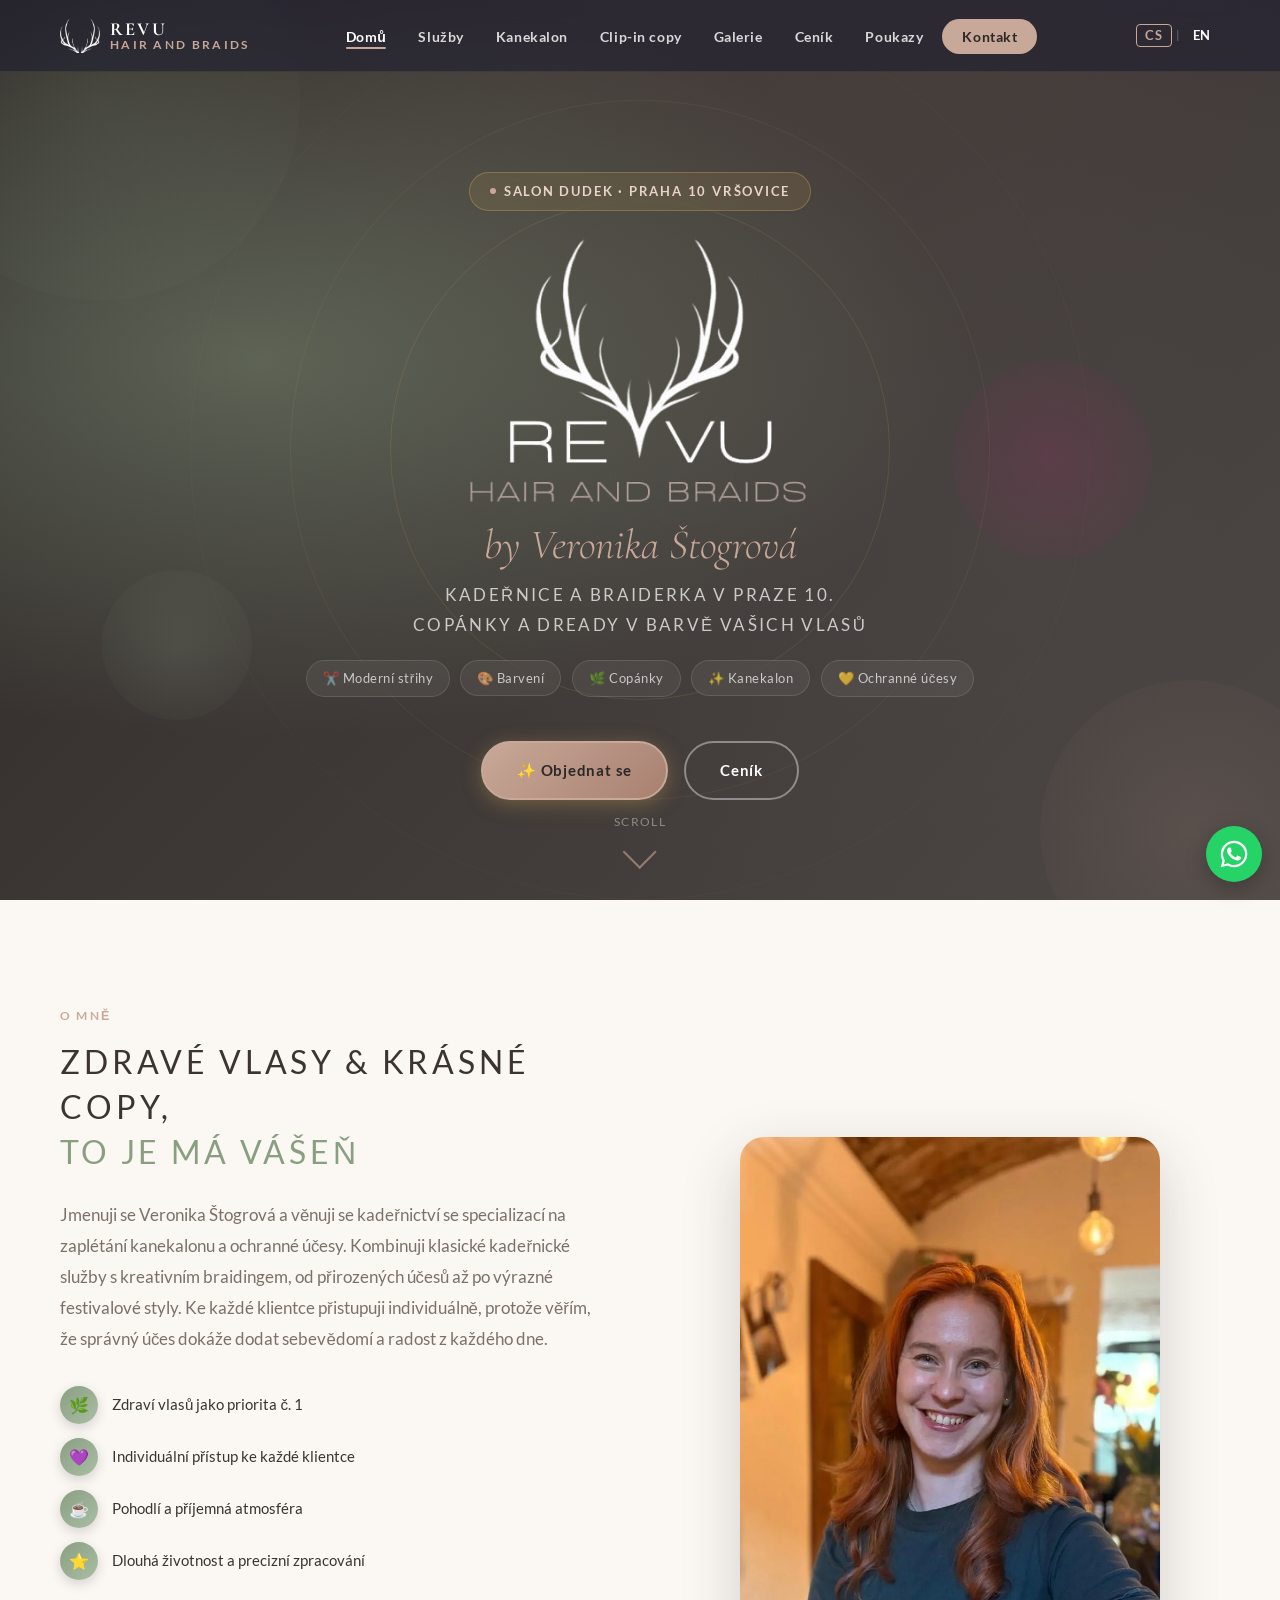
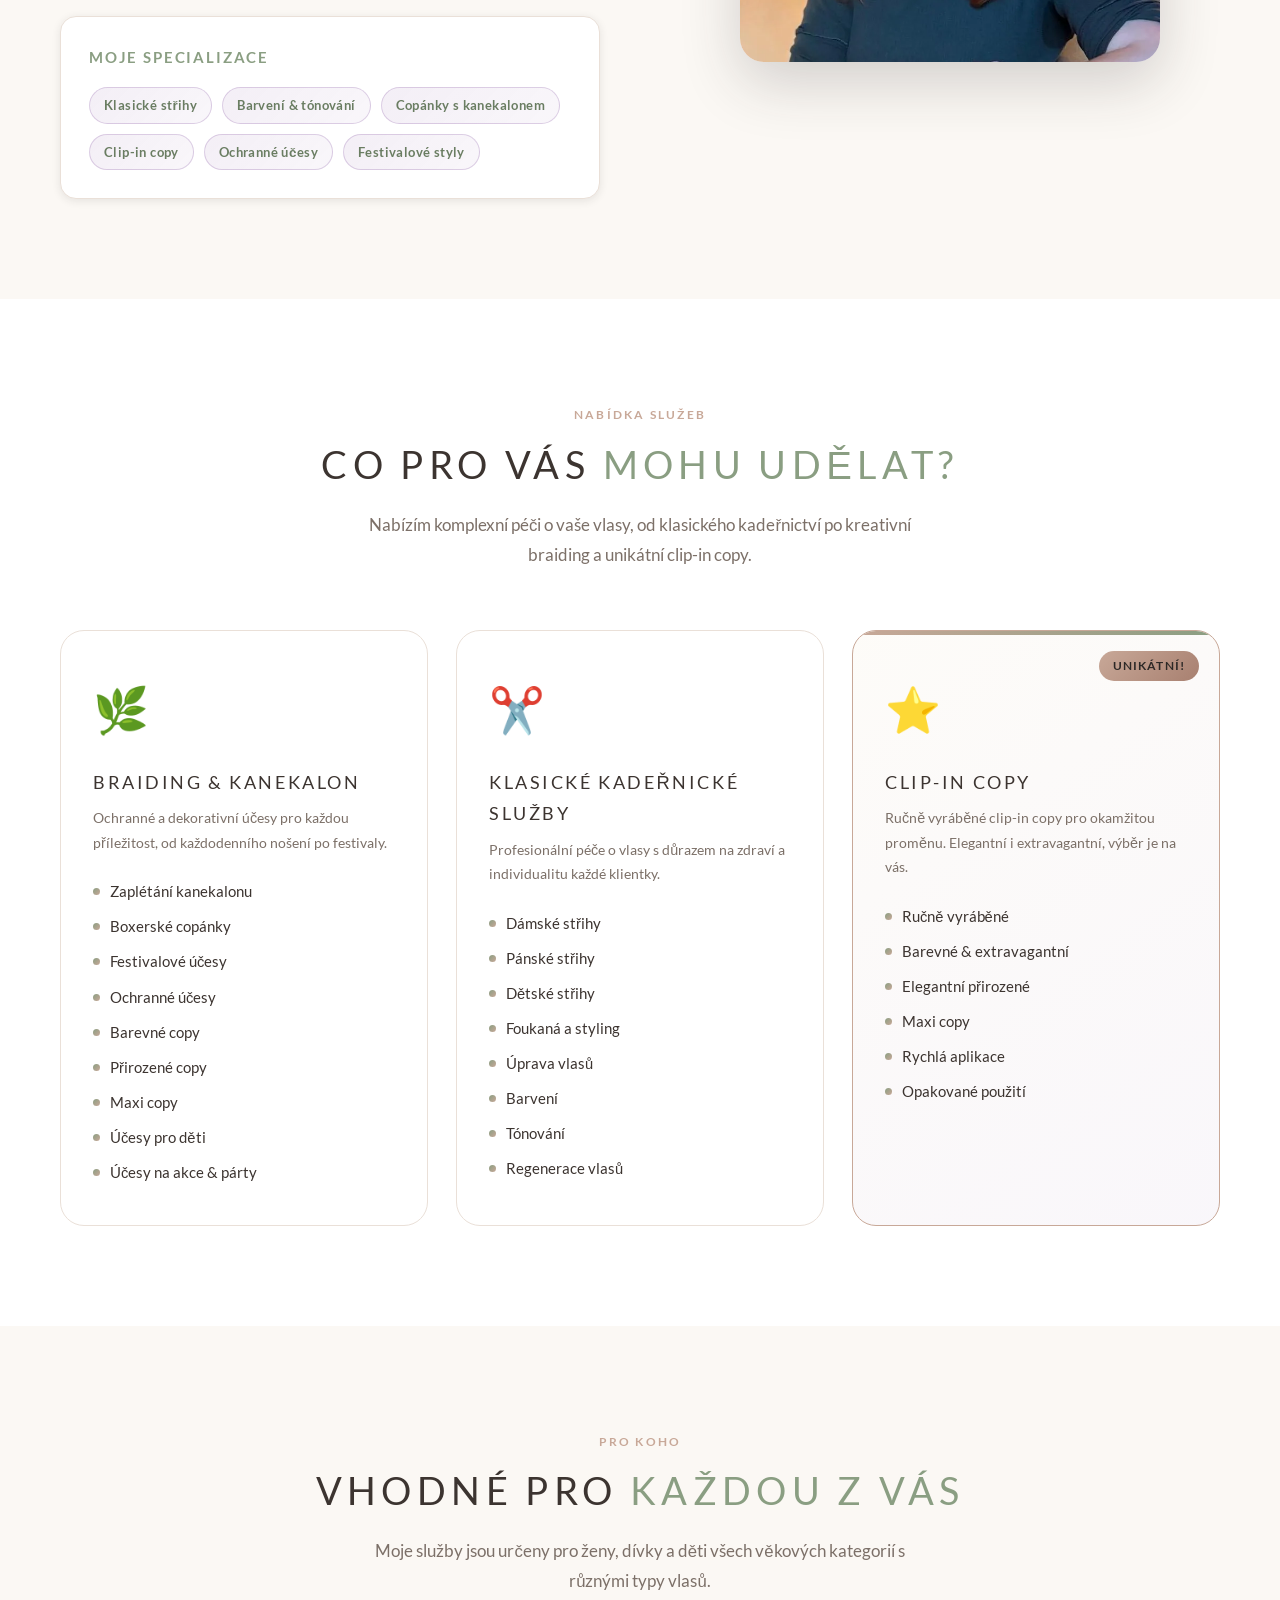
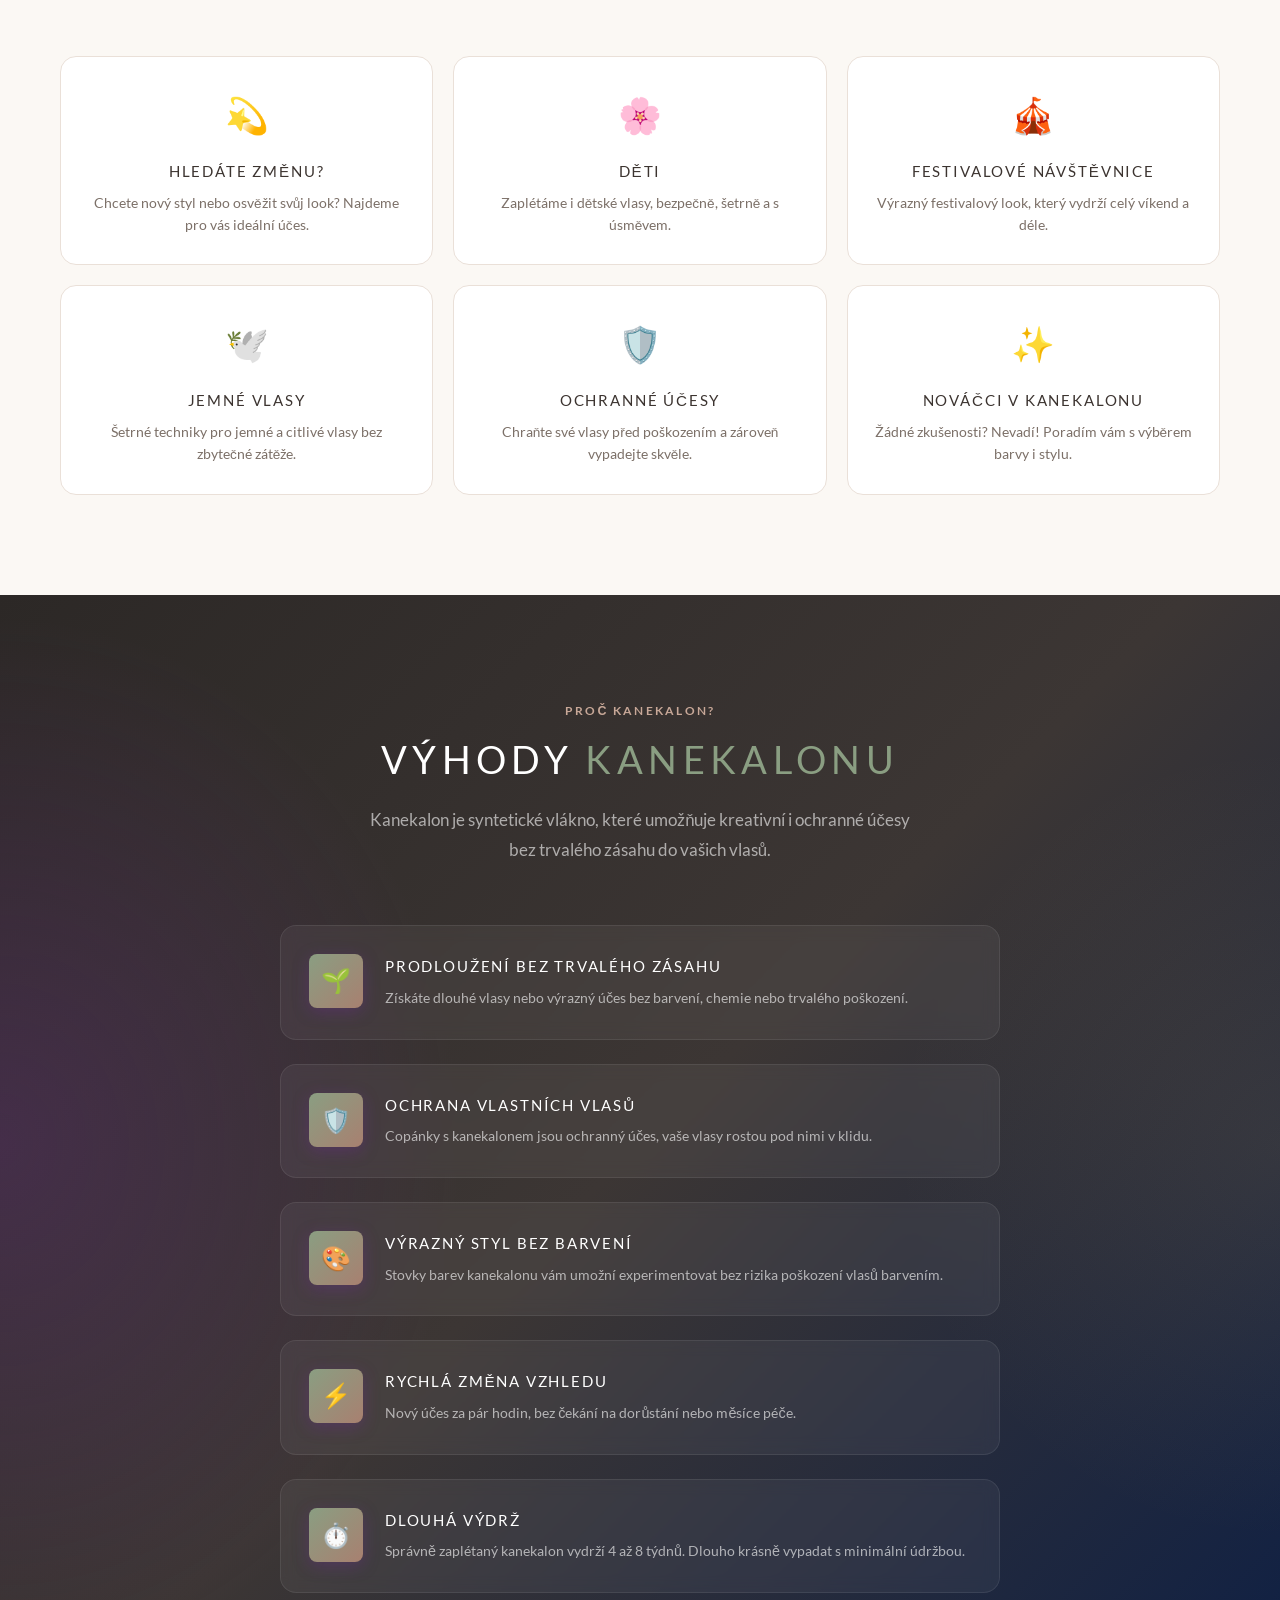
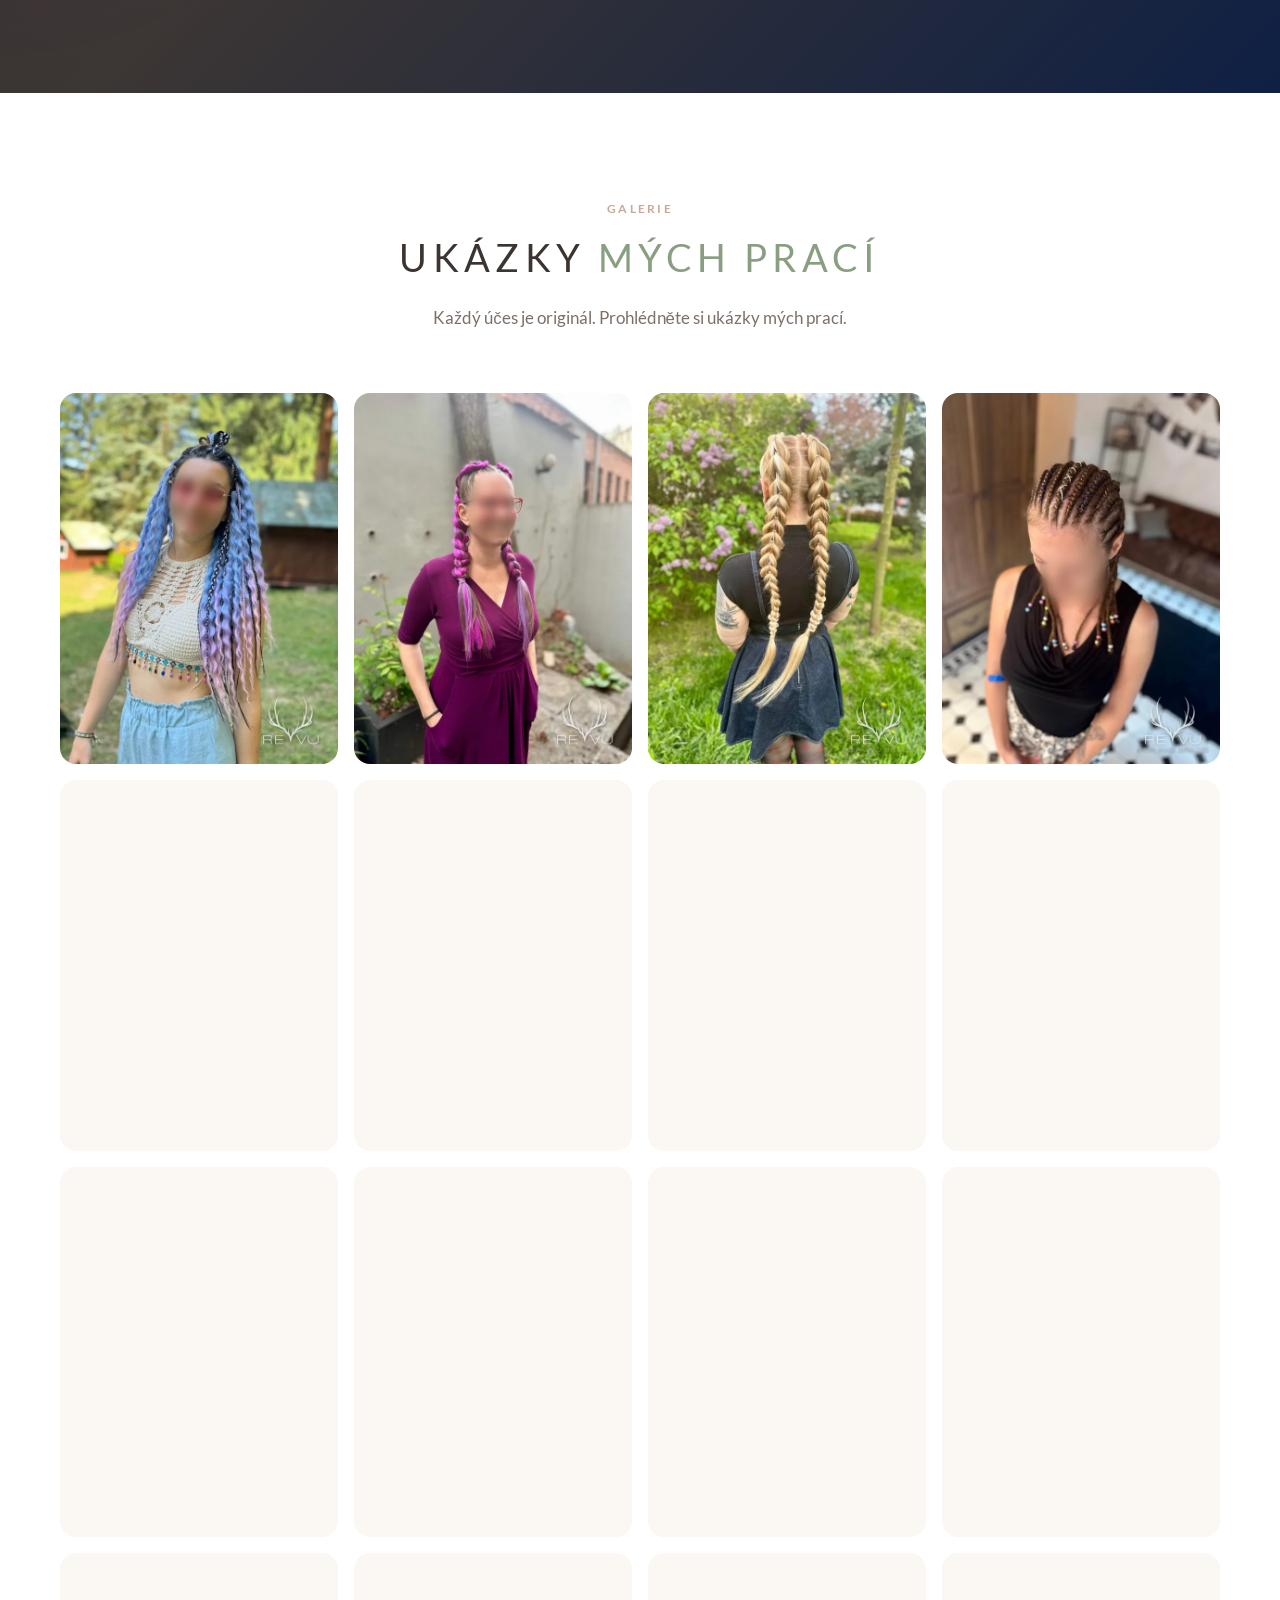
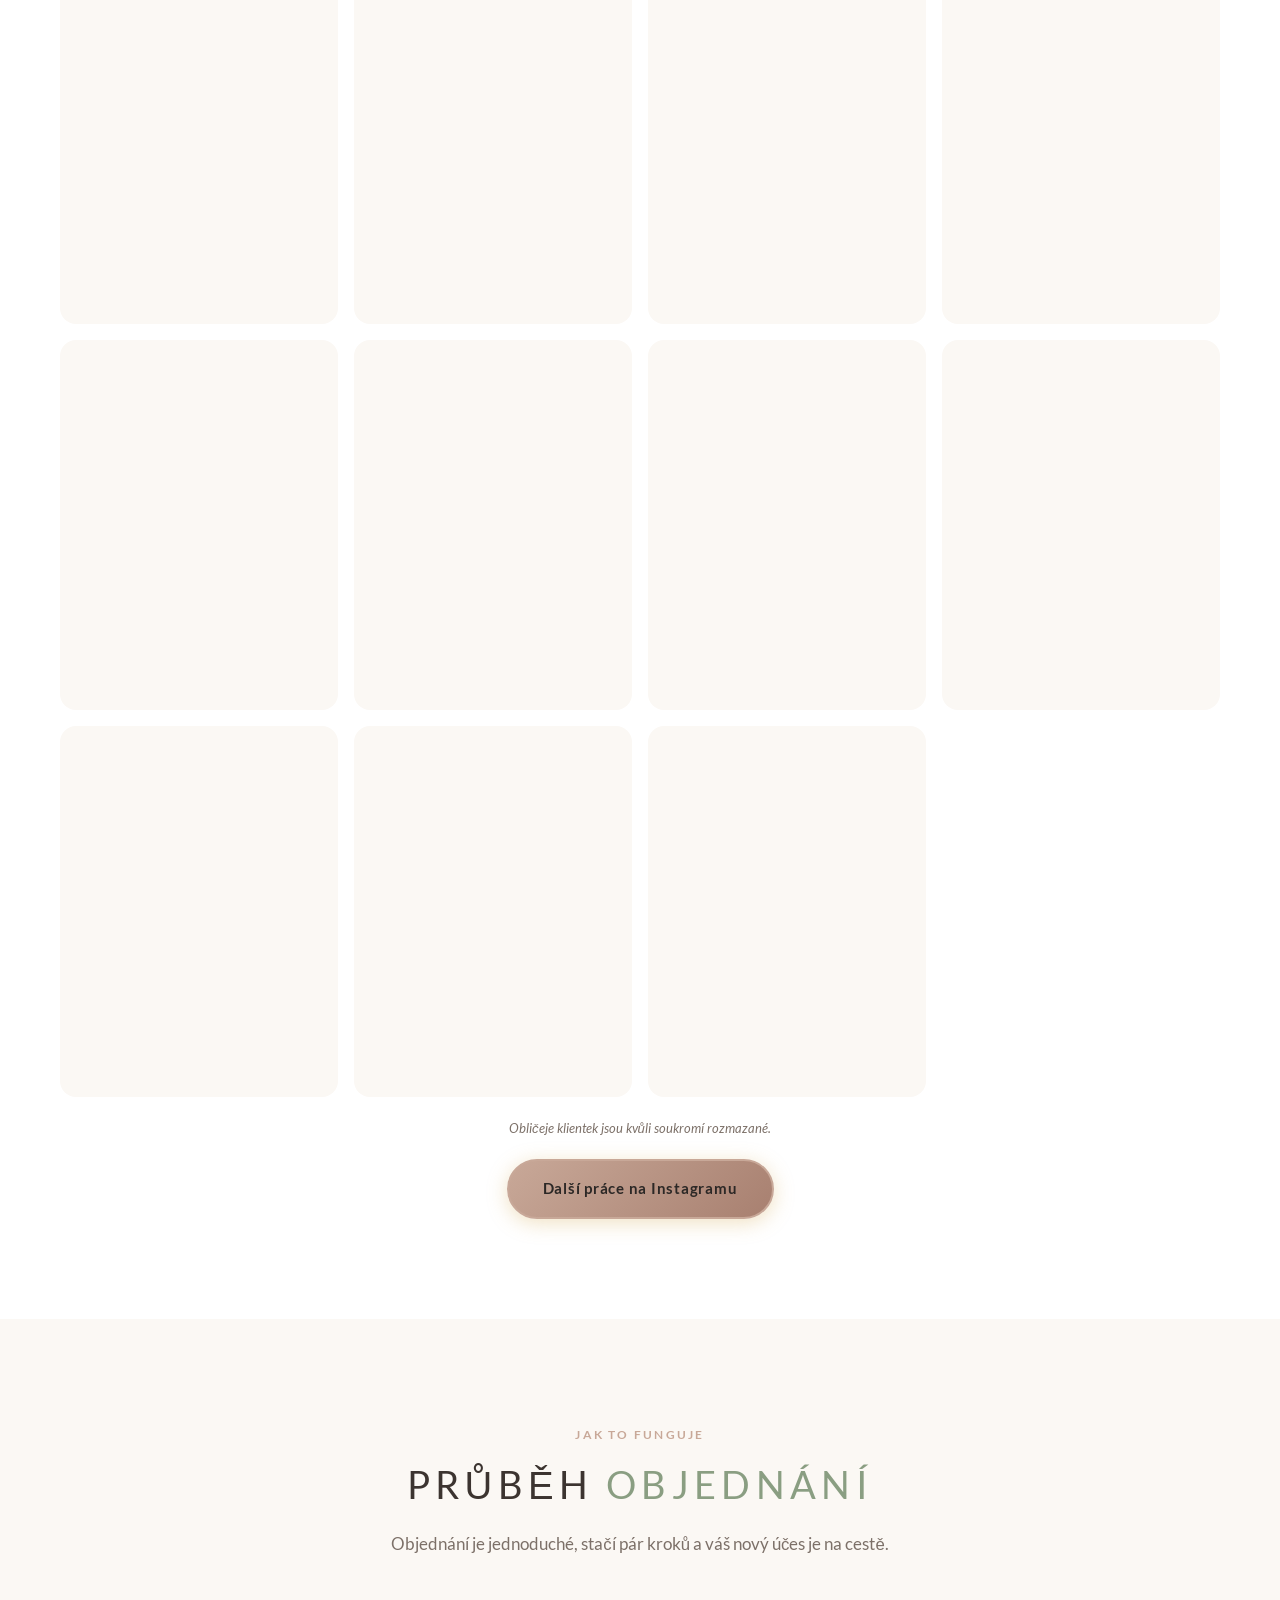
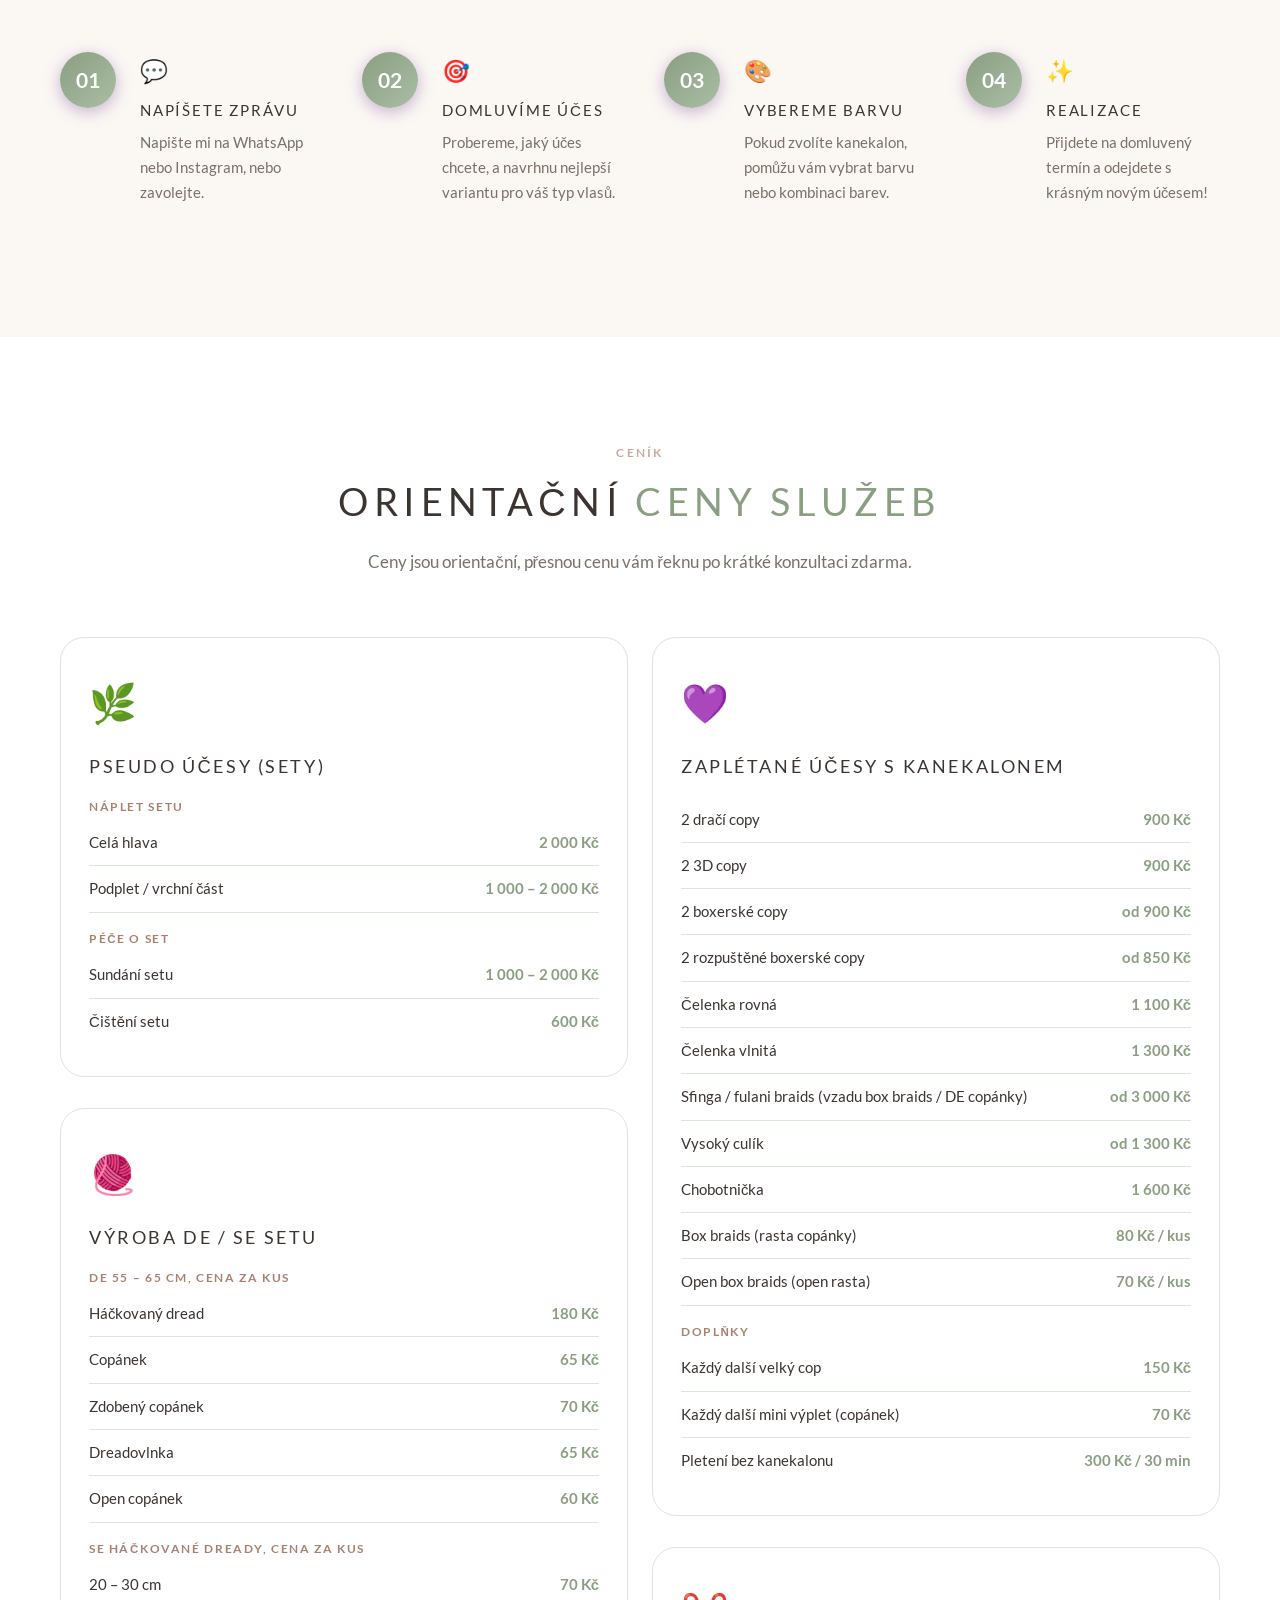
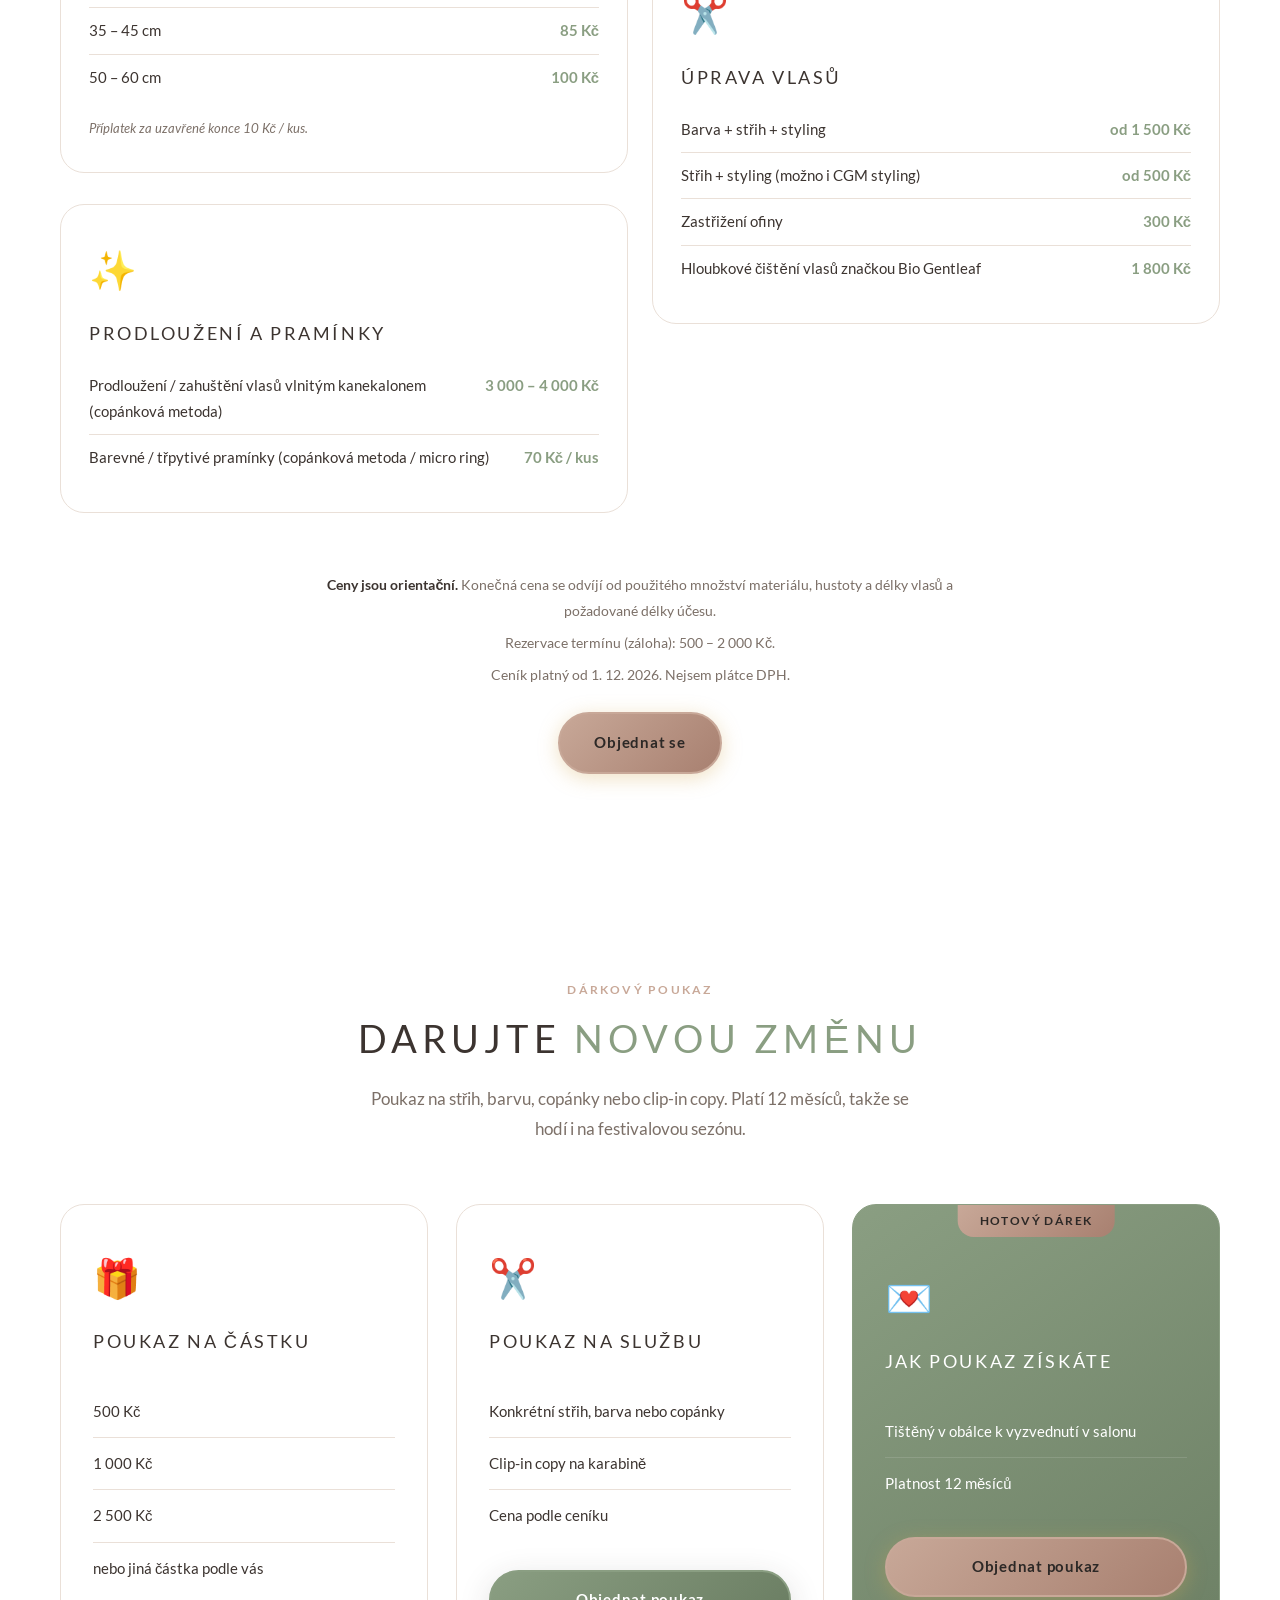
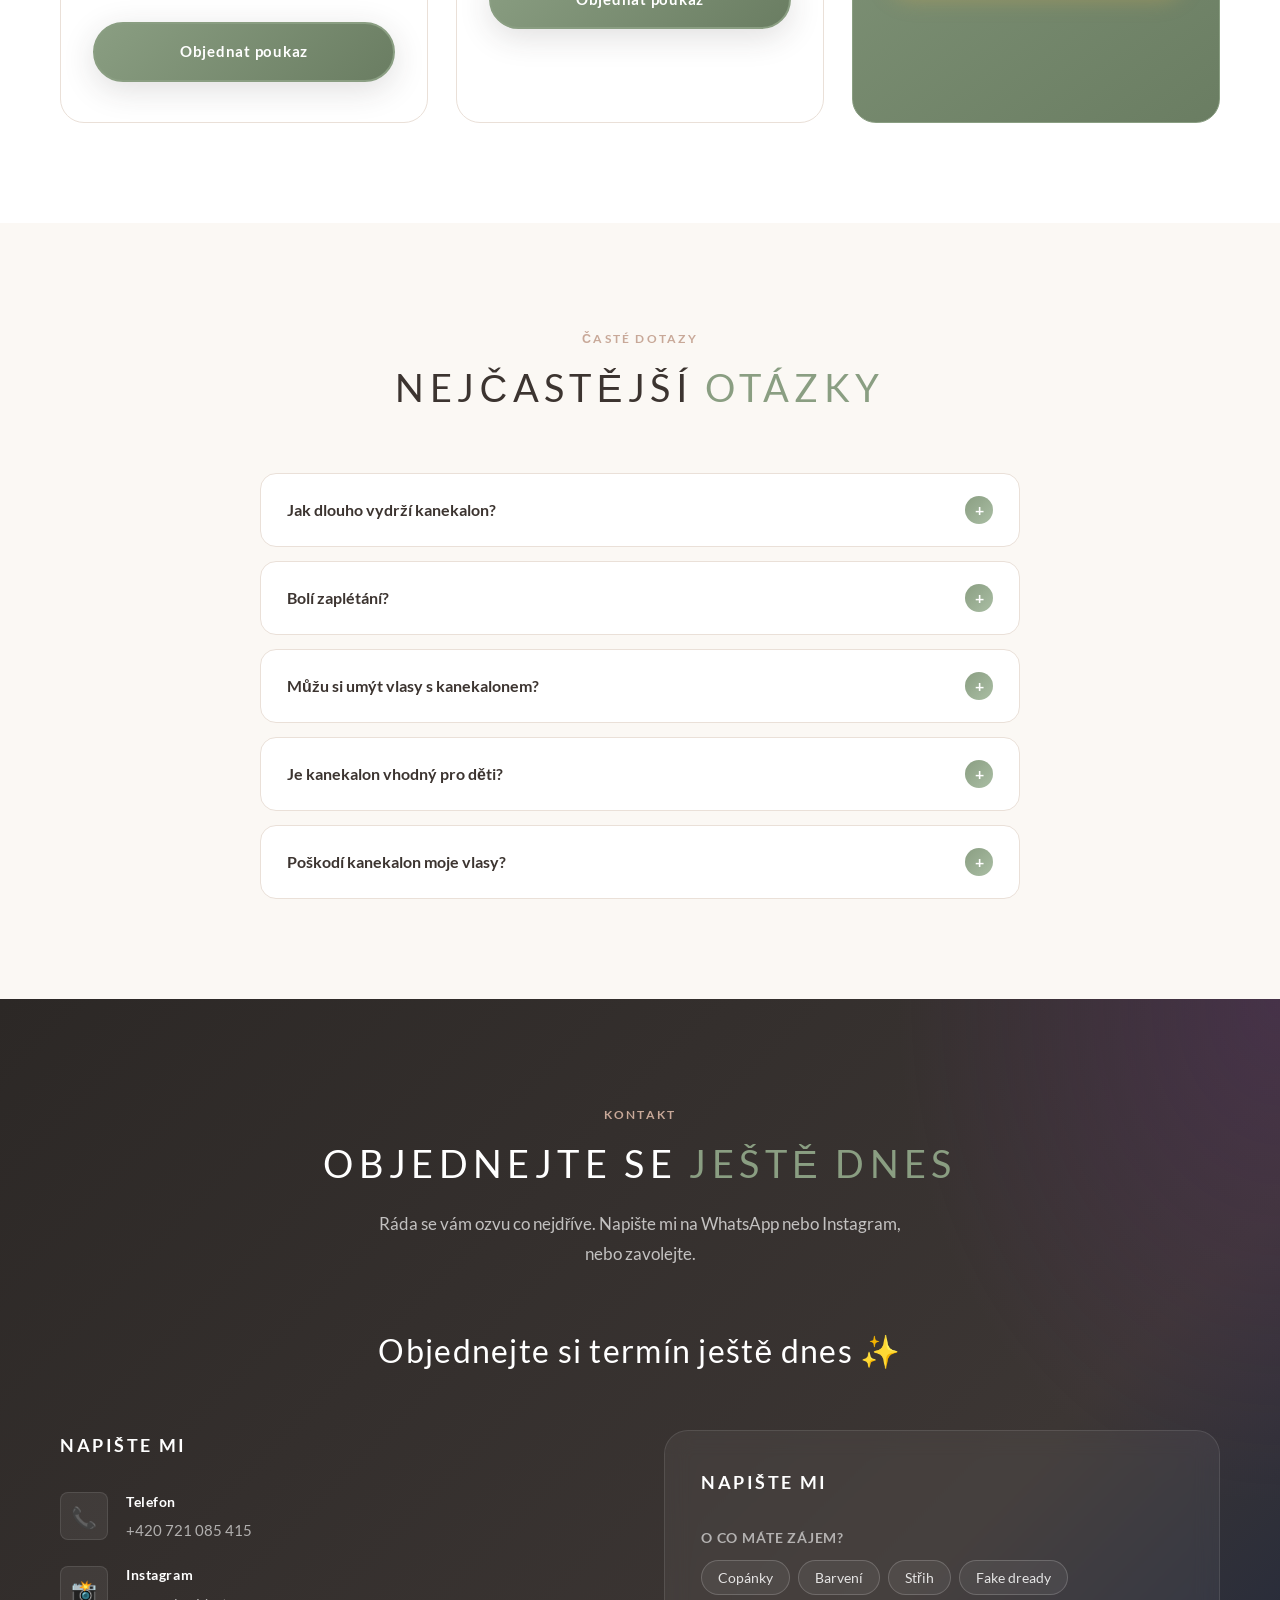
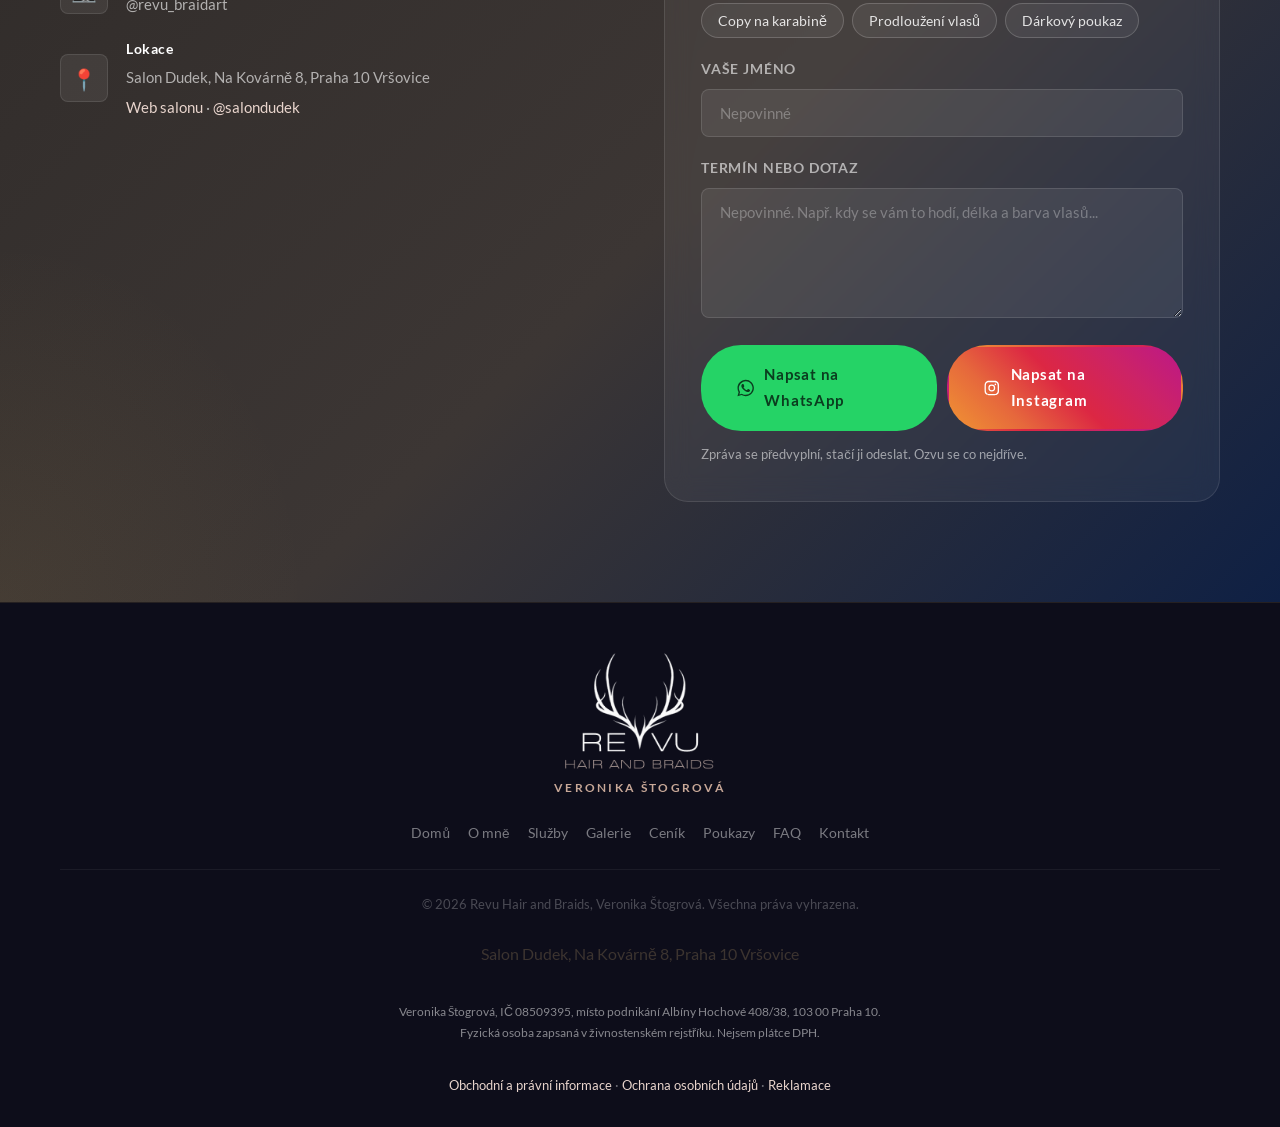
==== commit 5804bdfd: "seo, webp, local fonts, watermark" ====
--- a/index.html
+++ b/index.html
@@ -15,6 +15,11 @@
   <meta property="og:url" content="https://odomsky.github.io/HairSalonWeb/" />
   <meta property="og:site_name" content="Revu Hair and Braids" />
   <meta property="og:locale" content="cs_CZ" />
+  <meta property="og:image" content="https://odomsky.github.io/HairSalonWeb/img/og-image.jpg" />
+  <meta property="og:image:width" content="1200" />
+  <meta property="og:image:height" content="630" />
+  <meta property="og:image:alt" content="REVU Hair and Braids: copánky, dready a kadeřnictví, Praha 10 Vršovice" />
+  <meta name="twitter:card" content="summary_large_image" />
 
   <title>Revu Hair and Braids | Kadeřnice a copánky, Praha 10 Vršovice</title>
 
@@ -49,13 +54,60 @@
   </script>
 
   <!-- Google Fonts -->
-  <link rel="preconnect" href="https://fonts.googleapis.com" />
-  <link rel="preconnect" href="https://fonts.gstatic.com" crossorigin />
-  <link href="https://fonts.googleapis.com/css2?family=Cormorant+Garamond:ital,wght@0,300;0,400;0,700;1,300;1,400&family=Lato:ital,wght@0,300;0,400;0,700;1,400&display=swap" rel="stylesheet" />
 
   <link rel="icon" type="image/png" href="img/favicon.png" />
   <link rel="apple-touch-icon" href="img/apple-touch-icon.png" />
-  <link rel="stylesheet" href="css/style.css?v=20261126g" />
+  <link rel="preload" href="fonts/lato-400-latin.woff2" as="font" type="font/woff2" crossorigin />
+  <link rel="stylesheet" href="fonts/fonts.css?v=20261127a" />
+  <link rel="stylesheet" href="css/style.css?v=20261127a" />
+  <script type="application/ld+json">
+{
+  "@context": "https://schema.org",
+  "@type": "FAQPage",
+  "mainEntity": [
+    {
+      "@type": "Question",
+      "name": "Jak dlouho vydrží kanekalon?",
+      "acceptedAnswer": {
+        "@type": "Answer",
+        "text": "Správně zaplétaný kanekalon vydrží 4 až 8 týdnů. Záleží na typu účesu, péči a vašem životním stylu. S dodržením doporučeného postupu péče vydrží co nejdéle."
+      }
+    },
+    {
+      "@type": "Question",
+      "name": "Bolí zaplétání?",
+      "acceptedAnswer": {
+        "@type": "Answer",
+        "text": "Při zaplétání může být cítit mírné tahání, zejména u copánků u kořínků. Zaplétám vždy šetrně a dle vašich pocitů. Nepříjemnou bolest si říkejte, vždy přizpůsobím techniku."
+      }
+    },
+    {
+      "@type": "Question",
+      "name": "Můžu si umýt vlasy s kanekalonem?",
+      "acceptedAnswer": {
+        "@type": "Answer",
+        "text": "Ano! Vlasy s kanekalonem se mýt dají, jen trochu jinak než obvykle. Doporučuji ředěný šampon, jemnou masáž pokožky hlavy a důkladné sušení. Po objednání dostanete kompletní návod na péči."
+      }
+    },
+    {
+      "@type": "Question",
+      "name": "Je kanekalon vhodný pro děti?",
+      "acceptedAnswer": {
+        "@type": "Answer",
+        "text": "Ano, mám s dětskými zákaznicemi bohaté zkušenosti. Používám šetrné techniky, zaplétám lehčeji a účes přizpůsobím věku a délce vlasů dítěte."
+      }
+    },
+    {
+      "@type": "Question",
+      "name": "Poškodí kanekalon moje vlasy?",
+      "acceptedAnswer": {
+        "@type": "Answer",
+        "text": "Ne, pokud je zaplétán správně. Kanekalon je naopak ochranný účes, vaše vlasy jsou ukryty a chráněny. Klíčem je správná technika, ne příliš těsné zaplétání a pravidelná péče o pokožku hlavy."
+      }
+    }
+  ]
+}
+  </script>
 </head>
 <body>
 
@@ -240,7 +292,7 @@
         <!-- Visual col -->
         <div class="about-visual fade-in-right">
           <figure class="about-photo">
-            <img src="img/veronika.jpg" width="792" height="1157" loading="lazy" decoding="async"
+            <img src="img/veronika.webp" width="792" height="1157" loading="lazy" decoding="async"
                  alt="Veronika Štogrová, kadeřnice a braiderka, v salonu Dudek ve Vršovicích">
           </figure>
 
@@ -452,74 +504,74 @@
       </div>
 
       <div class="gallery-grid">
-        <a class="gallery-item fade-in" href="img/gallery/prace-01.jpg?v=2" data-lightbox>
-          <img src="img/gallery/thumb/prace-01.jpg?v=2" width="600" height="800" loading="lazy" decoding="async" alt="Modrofialové vlnité copánky, festivalový look">
-        </a>
-        <a class="gallery-item fade-in" href="img/gallery/prace-02.jpg?v=2" data-lightbox>
-          <img src="img/gallery/thumb/prace-02.jpg?v=2" width="600" height="800" loading="lazy" decoding="async" alt="Růžové copy do dvou culíků">
-        </a>
-        <a class="gallery-item fade-in" href="img/gallery/prace-03.jpg?v=2" data-lightbox>
-          <img src="img/gallery/thumb/prace-03.jpg?v=2" width="600" height="800" loading="lazy" decoding="async" alt="Dva blond francouzské copy s kanekalonem">
-        </a>
-        <a class="gallery-item fade-in" href="img/gallery/prace-04.jpg?v=2" data-lightbox>
-          <img src="img/gallery/thumb/prace-04.jpg?v=2" width="600" height="800" loading="lazy" decoding="async" alt="Cornrows se zdobenými korálky">
-        </a>
-        <a class="gallery-item fade-in" href="img/gallery/prace-05.jpg?v=2" data-lightbox>
-          <img src="img/gallery/thumb/prace-05.jpg?v=2" width="600" height="800" loading="lazy" decoding="async" alt="Pastelové cornrows s DE copánky">
-        </a>
-        <a class="gallery-item fade-in" href="img/gallery/prace-06.jpg?v=2" data-lightbox>
-          <img src="img/gallery/thumb/prace-06.jpg?v=2" width="600" height="800" loading="lazy" decoding="async" alt="Žlutooranžové DE copánky v rozpuštěných vlasech">
-        </a>
-        <a class="gallery-item fade-in" href="img/gallery/prace-07.jpg?v=2" data-lightbox>
-          <img src="img/gallery/thumb/prace-07.jpg?v=2" width="600" height="800" loading="lazy" decoding="async" alt="Růžové fake dready">
-        </a>
-        <a class="gallery-item fade-in" href="img/gallery/prace-08.jpg?v=2" data-lightbox>
-          <img src="img/gallery/thumb/prace-08.jpg?v=2" width="600" height="800" loading="lazy" decoding="async" alt="Barevné copánky na festivalu">
-        </a>
-        <a class="gallery-item fade-in" href="img/gallery/prace-09.jpg?v=2" data-lightbox>
-          <img src="img/gallery/thumb/prace-09.jpg?v=2" width="600" height="800" loading="lazy" decoding="async" alt="Francouzské copy do culíku">
-        </a>
-        <a class="gallery-item fade-in" href="img/gallery/prace-10.jpg?v=2" data-lightbox>
-          <img src="img/gallery/thumb/prace-10.jpg?v=2" width="600" height="800" loading="lazy" decoding="async" alt="Vlnité prodloužení kanekalonem v barvě vlasů">
-        </a>
-        <a class="gallery-item fade-in" href="img/gallery/prace-11.jpg?v=2" data-lightbox>
-          <img src="img/gallery/thumb/prace-11.jpg?v=2" width="600" height="800" loading="lazy" decoding="async" alt="Podplet copánků s korálky">
-        </a>
-        <a class="gallery-item fade-in" href="img/gallery/prace-12.jpg?v=2" data-lightbox>
-          <img src="img/gallery/thumb/prace-12.jpg?v=2" width="600" height="800" loading="lazy" decoding="async" alt="Dětské copánky v pastelových barvách">
-        </a>
-        <a class="gallery-item fade-in" href="img/gallery/prace-13.jpg?v=2" data-lightbox>
-          <img src="img/gallery/thumb/prace-13.jpg?v=2" width="600" height="800" loading="lazy" decoding="async" alt="Dlouhé tmavé box braids s barevnými prameny">
-        </a>
-        <a class="gallery-item fade-in" href="img/gallery/prace-14.jpg?v=2" data-lightbox>
-          <img src="img/gallery/thumb/prace-14.jpg?v=2" width="600" height="800" loading="lazy" decoding="async" alt="Jemné DE copánky ve vlnitých vlasech">
-        </a>
-        <a class="gallery-item fade-in" href="img/gallery/prace-15.jpg?v=2" data-lightbox>
-          <img src="img/gallery/thumb/prace-15.jpg?v=2" width="600" height="800" loading="lazy" decoding="async" alt="Ručně vyráběné DE sety v mnoha barvách">
-        </a>
-        <a class="gallery-item fade-in" href="img/gallery/prace-16.jpg?v=2" data-lightbox>
-          <img src="img/gallery/thumb/prace-16.jpg?v=2" width="600" height="800" loading="lazy" decoding="async" alt="Fialové copy do dvou culíků">
-        </a>
-        <a class="gallery-item fade-in" href="img/gallery/prace-17.jpg?v=2" data-lightbox>
-          <img src="img/gallery/thumb/prace-17.jpg?v=2" width="600" height="800" loading="lazy" decoding="async" alt="Objemný fialový dračí cop">
-        </a>
-        <a class="gallery-item fade-in" href="img/gallery/prace-18.jpg?v=2" data-lightbox>
-          <img src="img/gallery/thumb/prace-18.jpg?v=2" width="600" height="800" loading="lazy" decoding="async" alt="Blond fake dready s drdolem">
-        </a>
-        <a class="gallery-item fade-in" href="img/gallery/prace-19.jpg?v=2" data-lightbox>
-          <img src="img/gallery/thumb/prace-19.jpg?v=2" width="600" height="800" loading="lazy" decoding="async" alt="Vlnitý podplet s drdolem">
-        </a>
-        <a class="gallery-item fade-in" href="img/gallery/prace-20.jpg?v=2" data-lightbox>
-          <img src="img/gallery/thumb/prace-20.jpg?v=2" width="600" height="800" loading="lazy" decoding="async" alt="Dětský fialový dračí cop">
-        </a>
-        <a class="gallery-item fade-in" href="img/gallery/prace-21.jpg?v=2" data-lightbox>
-          <img src="img/gallery/thumb/prace-21.jpg?v=2" width="600" height="800" loading="lazy" decoding="async" alt="Tmavé vlnité prodloužení s drdolem">
-        </a>
-        <a class="gallery-item fade-in" href="img/gallery/prace-22.jpg?v=2" data-lightbox>
-          <img src="img/gallery/thumb/prace-22.jpg?v=2" width="600" height="800" loading="lazy" decoding="async" alt="Blond DE copánky se zdobením">
-        </a>
-        <a class="gallery-item fade-in" href="img/gallery/prace-23.jpg?v=2" data-lightbox>
-          <img src="img/gallery/thumb/prace-23.jpg?v=2" width="600" height="800" loading="lazy" decoding="async" alt="Detail zdobeného DE copánku">
+        <a class="gallery-item fade-in" href="img/gallery/prace-01.webp?v=4" data-lightbox>
+          <img src="img/gallery/thumb/prace-01.webp?v=4" width="600" height="800" loading="lazy" decoding="async" alt="Modrofialové vlnité copánky, festivalový look">
+        </a>
+        <a class="gallery-item fade-in" href="img/gallery/prace-02.webp?v=4" data-lightbox>
+          <img src="img/gallery/thumb/prace-02.webp?v=4" width="600" height="800" loading="lazy" decoding="async" alt="Růžové copy do dvou culíků">
+        </a>
+        <a class="gallery-item fade-in" href="img/gallery/prace-03.webp?v=4" data-lightbox>
+          <img src="img/gallery/thumb/prace-03.webp?v=4" width="600" height="800" loading="lazy" decoding="async" alt="Dva blond francouzské copy s kanekalonem">
+        </a>
+        <a class="gallery-item fade-in" href="img/gallery/prace-04.webp?v=4" data-lightbox>
+          <img src="img/gallery/thumb/prace-04.webp?v=4" width="600" height="800" loading="lazy" decoding="async" alt="Cornrows se zdobenými korálky">
+        </a>
+        <a class="gallery-item fade-in" href="img/gallery/prace-05.webp?v=4" data-lightbox>
+          <img src="img/gallery/thumb/prace-05.webp?v=4" width="600" height="800" loading="lazy" decoding="async" alt="Pastelové cornrows s DE copánky">
+        </a>
+        <a class="gallery-item fade-in" href="img/gallery/prace-06.webp?v=4" data-lightbox>
+          <img src="img/gallery/thumb/prace-06.webp?v=4" width="600" height="800" loading="lazy" decoding="async" alt="Žlutooranžové DE copánky v rozpuštěných vlasech">
+        </a>
+        <a class="gallery-item fade-in" href="img/gallery/prace-07.webp?v=4" data-lightbox>
+          <img src="img/gallery/thumb/prace-07.webp?v=4" width="600" height="800" loading="lazy" decoding="async" alt="Růžové fake dready">
+        </a>
+        <a class="gallery-item fade-in" href="img/gallery/prace-08.webp?v=4" data-lightbox>
+          <img src="img/gallery/thumb/prace-08.webp?v=4" width="600" height="800" loading="lazy" decoding="async" alt="Barevné copánky na festivalu">
+        </a>
+        <a class="gallery-item fade-in" href="img/gallery/prace-09.webp?v=4" data-lightbox>
+          <img src="img/gallery/thumb/prace-09.webp?v=4" width="600" height="800" loading="lazy" decoding="async" alt="Francouzské copy do culíku">
+        </a>
+        <a class="gallery-item fade-in" href="img/gallery/prace-10.webp?v=4" data-lightbox>
+          <img src="img/gallery/thumb/prace-10.webp?v=4" width="600" height="800" loading="lazy" decoding="async" alt="Vlnité prodloužení kanekalonem v barvě vlasů">
+        </a>
+        <a class="gallery-item fade-in" href="img/gallery/prace-11.webp?v=4" data-lightbox>
+          <img src="img/gallery/thumb/prace-11.webp?v=4" width="600" height="800" loading="lazy" decoding="async" alt="Podplet copánků s korálky">
+        </a>
+        <a class="gallery-item fade-in" href="img/gallery/prace-12.webp?v=4" data-lightbox>
+          <img src="img/gallery/thumb/prace-12.webp?v=4" width="600" height="800" loading="lazy" decoding="async" alt="Dětské copánky v pastelových barvách">
+        </a>
+        <a class="gallery-item fade-in" href="img/gallery/prace-13.webp?v=4" data-lightbox>
+          <img src="img/gallery/thumb/prace-13.webp?v=4" width="600" height="800" loading="lazy" decoding="async" alt="Dlouhé tmavé box braids s barevnými prameny">
+        </a>
+        <a class="gallery-item fade-in" href="img/gallery/prace-14.webp?v=4" data-lightbox>
+          <img src="img/gallery/thumb/prace-14.webp?v=4" width="600" height="800" loading="lazy" decoding="async" alt="Jemné DE copánky ve vlnitých vlasech">
+        </a>
+        <a class="gallery-item fade-in" href="img/gallery/prace-15.webp?v=4" data-lightbox>
+          <img src="img/gallery/thumb/prace-15.webp?v=4" width="600" height="800" loading="lazy" decoding="async" alt="Ručně vyráběné DE sety v mnoha barvách">
+        </a>
+        <a class="gallery-item fade-in" href="img/gallery/prace-16.webp?v=4" data-lightbox>
+          <img src="img/gallery/thumb/prace-16.webp?v=4" width="600" height="800" loading="lazy" decoding="async" alt="Fialové copy do dvou culíků">
+        </a>
+        <a class="gallery-item fade-in" href="img/gallery/prace-17.webp?v=4" data-lightbox>
+          <img src="img/gallery/thumb/prace-17.webp?v=4" width="600" height="800" loading="lazy" decoding="async" alt="Objemný fialový dračí cop">
+        </a>
+        <a class="gallery-item fade-in" href="img/gallery/prace-18.webp?v=4" data-lightbox>
+          <img src="img/gallery/thumb/prace-18.webp?v=4" width="600" height="800" loading="lazy" decoding="async" alt="Blond fake dready s drdolem">
+        </a>
+        <a class="gallery-item fade-in" href="img/gallery/prace-19.webp?v=4" data-lightbox>
+          <img src="img/gallery/thumb/prace-19.webp?v=4" width="600" height="800" loading="lazy" decoding="async" alt="Vlnitý podplet s drdolem">
+        </a>
+        <a class="gallery-item fade-in" href="img/gallery/prace-20.webp?v=4" data-lightbox>
+          <img src="img/gallery/thumb/prace-20.webp?v=4" width="600" height="800" loading="lazy" decoding="async" alt="Dětský fialový dračí cop">
+        </a>
+        <a class="gallery-item fade-in" href="img/gallery/prace-21.webp?v=4" data-lightbox>
+          <img src="img/gallery/thumb/prace-21.webp?v=4" width="600" height="800" loading="lazy" decoding="async" alt="Tmavé vlnité prodloužení s drdolem">
+        </a>
+        <a class="gallery-item fade-in" href="img/gallery/prace-22.webp?v=4" data-lightbox>
+          <img src="img/gallery/thumb/prace-22.webp?v=4" width="600" height="800" loading="lazy" decoding="async" alt="Blond DE copánky se zdobením">
+        </a>
+        <a class="gallery-item fade-in" href="img/gallery/prace-23.webp?v=4" data-lightbox>
+          <img src="img/gallery/thumb/prace-23.webp?v=4" width="600" height="800" loading="lazy" decoding="async" alt="Detail zdobeného DE copánku">
         </a>
       </div>
 
@@ -964,7 +1016,7 @@
   <a href="https://wa.me/420721085415?text=Dobr%C3%BD%20den%2C%20cht%C4%9Bla%20bych%20se%20objednat." class="wa-float" id="waFloat" target="_blank" rel="noopener" aria-label="Napsat na WhatsApp" data-i18n-aria="form_wa">
     <svg viewBox="0 0 24 24" width="28" height="28" aria-hidden="true"><path fill="currentColor" d="M17.47 14.38c-.3-.15-1.75-.86-2.02-.96-.27-.1-.47-.15-.67.15-.2.3-.77.96-.94 1.16-.17.2-.35.22-.65.07-.3-.15-1.25-.46-2.38-1.47-.88-.79-1.47-1.76-1.64-2.06-.17-.3-.02-.46.13-.61.13-.13.3-.35.45-.52.15-.17.2-.3.3-.5.1-.2.05-.37-.03-.52-.07-.15-.67-1.61-.92-2.2-.24-.58-.49-.5-.67-.51h-.57c-.2 0-.52.07-.79.37-.27.3-1.04 1.02-1.04 2.48s1.06 2.88 1.21 3.08c.15.2 2.1 3.2 5.08 4.48.71.31 1.26.49 1.69.63.71.23 1.36.2 1.87.12.57-.09 1.75-.72 2-1.41.25-.69.25-1.29.17-1.41-.07-.12-.27-.2-.57-.35zM12.04 21.5h-.01a9.43 9.43 0 0 1-4.81-1.32l-.34-.2-3.58.94.96-3.49-.23-.36a9.43 9.43 0 1 1 8.01 4.43zm8.03-17.47A11.3 11.3 0 0 0 12.04.7C5.78.7.68 5.8.68 12.06c0 2 .52 3.96 1.52 5.68L.6 23.3l5.7-1.5a11.33 11.33 0 0 0 5.73 1.46h.01c6.26 0 11.36-5.1 11.36-11.36 0-3.04-1.18-5.89-3.33-8.03z"/></svg>
   </a>
-  <script src="js/main.js?v=20261126g"></script>
-  <script src="js/i18n.js?v=20261126g"></script>
+  <script src="js/main.js?v=20261127a"></script>
+  <script src="js/i18n.js?v=20261127a"></script>
 </body>
 </html>
--- a/fonts/fonts.css
+++ b/fonts/fonts.css
@@ -0,0 +1,163 @@
+/* Self-hosted Google Fonts (latin + latin-ext), downloaded from fonts.gstatic.com */
+/* latin-ext */
+@font-face {
+  font-family: 'Cormorant Garamond';
+  font-style: italic;
+  font-weight: 300;
+  font-display: swap;
+  src: url(cormorant-garamond-300-italic-latin-ext.woff2) format('woff2');
+  unicode-range: U+0100-02BA, U+02BD-02C5, U+02C7-02CC, U+02CE-02D7, U+02DD-02FF, U+0304, U+0308, U+0329, U+1D00-1DBF, U+1E00-1E9F, U+1EF2-1EFF, U+2020, U+20A0-20AB, U+20AD-20C4, U+2113, U+2C60-2C7F, U+A720-A7FF;
+}
+/* latin */
+@font-face {
+  font-family: 'Cormorant Garamond';
+  font-style: italic;
+  font-weight: 300;
+  font-display: swap;
+  src: url(cormorant-garamond-300-italic-latin.woff2) format('woff2');
+  unicode-range: U+0000-00FF, U+0131, U+0152-0153, U+02BB-02BC, U+02C6, U+02DA, U+02DC, U+0304, U+0308, U+0329, U+2000-206F, U+20AC, U+2122, U+2191, U+2193, U+2212, U+2215, U+FEFF, U+FFFD;
+}
+/* latin-ext */
+@font-face {
+  font-family: 'Cormorant Garamond';
+  font-style: italic;
+  font-weight: 400;
+  font-display: swap;
+  src: url(cormorant-garamond-400-italic-latin-ext.woff2) format('woff2');
+  unicode-range: U+0100-02BA, U+02BD-02C5, U+02C7-02CC, U+02CE-02D7, U+02DD-02FF, U+0304, U+0308, U+0329, U+1D00-1DBF, U+1E00-1E9F, U+1EF2-1EFF, U+2020, U+20A0-20AB, U+20AD-20C4, U+2113, U+2C60-2C7F, U+A720-A7FF;
+}
+/* latin */
+@font-face {
+  font-family: 'Cormorant Garamond';
+  font-style: italic;
+  font-weight: 400;
+  font-display: swap;
+  src: url(cormorant-garamond-400-italic-latin.woff2) format('woff2');
+  unicode-range: U+0000-00FF, U+0131, U+0152-0153, U+02BB-02BC, U+02C6, U+02DA, U+02DC, U+0304, U+0308, U+0329, U+2000-206F, U+20AC, U+2122, U+2191, U+2193, U+2212, U+2215, U+FEFF, U+FFFD;
+}
+/* latin-ext */
+@font-face {
+  font-family: 'Cormorant Garamond';
+  font-style: normal;
+  font-weight: 300;
+  font-display: swap;
+  src: url(cormorant-garamond-300-latin-ext.woff2) format('woff2');
+  unicode-range: U+0100-02BA, U+02BD-02C5, U+02C7-02CC, U+02CE-02D7, U+02DD-02FF, U+0304, U+0308, U+0329, U+1D00-1DBF, U+1E00-1E9F, U+1EF2-1EFF, U+2020, U+20A0-20AB, U+20AD-20C4, U+2113, U+2C60-2C7F, U+A720-A7FF;
+}
+/* latin */
+@font-face {
+  font-family: 'Cormorant Garamond';
+  font-style: normal;
+  font-weight: 300;
+  font-display: swap;
+  src: url(cormorant-garamond-300-latin.woff2) format('woff2');
+  unicode-range: U+0000-00FF, U+0131, U+0152-0153, U+02BB-02BC, U+02C6, U+02DA, U+02DC, U+0304, U+0308, U+0329, U+2000-206F, U+20AC, U+2122, U+2191, U+2193, U+2212, U+2215, U+FEFF, U+FFFD;
+}
+/* latin-ext */
+@font-face {
+  font-family: 'Cormorant Garamond';
+  font-style: normal;
+  font-weight: 400;
+  font-display: swap;
+  src: url(cormorant-garamond-400-latin-ext.woff2) format('woff2');
+  unicode-range: U+0100-02BA, U+02BD-02C5, U+02C7-02CC, U+02CE-02D7, U+02DD-02FF, U+0304, U+0308, U+0329, U+1D00-1DBF, U+1E00-1E9F, U+1EF2-1EFF, U+2020, U+20A0-20AB, U+20AD-20C4, U+2113, U+2C60-2C7F, U+A720-A7FF;
+}
+/* latin */
+@font-face {
+  font-family: 'Cormorant Garamond';
+  font-style: normal;
+  font-weight: 400;
+  font-display: swap;
+  src: url(cormorant-garamond-400-latin.woff2) format('woff2');
+  unicode-range: U+0000-00FF, U+0131, U+0152-0153, U+02BB-02BC, U+02C6, U+02DA, U+02DC, U+0304, U+0308, U+0329, U+2000-206F, U+20AC, U+2122, U+2191, U+2193, U+2212, U+2215, U+FEFF, U+FFFD;
+}
+/* latin-ext */
+@font-face {
+  font-family: 'Cormorant Garamond';
+  font-style: normal;
+  font-weight: 700;
+  font-display: swap;
+  src: url(cormorant-garamond-700-latin-ext.woff2) format('woff2');
+  unicode-range: U+0100-02BA, U+02BD-02C5, U+02C7-02CC, U+02CE-02D7, U+02DD-02FF, U+0304, U+0308, U+0329, U+1D00-1DBF, U+1E00-1E9F, U+1EF2-1EFF, U+2020, U+20A0-20AB, U+20AD-20C4, U+2113, U+2C60-2C7F, U+A720-A7FF;
+}
+/* latin */
+@font-face {
+  font-family: 'Cormorant Garamond';
+  font-style: normal;
+  font-weight: 700;
+  font-display: swap;
+  src: url(cormorant-garamond-700-latin.woff2) format('woff2');
+  unicode-range: U+0000-00FF, U+0131, U+0152-0153, U+02BB-02BC, U+02C6, U+02DA, U+02DC, U+0304, U+0308, U+0329, U+2000-206F, U+20AC, U+2122, U+2191, U+2193, U+2212, U+2215, U+FEFF, U+FFFD;
+}
+/* latin-ext */
+@font-face {
+  font-family: 'Lato';
+  font-style: italic;
+  font-weight: 400;
+  font-display: swap;
+  src: url(lato-400-italic-latin-ext.woff2) format('woff2');
+  unicode-range: U+0100-02BA, U+02BD-02C5, U+02C7-02CC, U+02CE-02D7, U+02DD-02FF, U+0304, U+0308, U+0329, U+1D00-1DBF, U+1E00-1E9F, U+1EF2-1EFF, U+2020, U+20A0-20AB, U+20AD-20C4, U+2113, U+2C60-2C7F, U+A720-A7FF;
+}
+/* latin */
+@font-face {
+  font-family: 'Lato';
+  font-style: italic;
+  font-weight: 400;
+  font-display: swap;
+  src: url(lato-400-italic-latin.woff2) format('woff2');
+  unicode-range: U+0000-00FF, U+0131, U+0152-0153, U+02BB-02BC, U+02C6, U+02DA, U+02DC, U+0304, U+0308, U+0329, U+2000-206F, U+20AC, U+2122, U+2191, U+2193, U+2212, U+2215, U+FEFF, U+FFFD;
+}
+/* latin-ext */
+@font-face {
+  font-family: 'Lato';
+  font-style: normal;
+  font-weight: 300;
+  font-display: swap;
+  src: url(lato-300-latin-ext.woff2) format('woff2');
+  unicode-range: U+0100-02BA, U+02BD-02C5, U+02C7-02CC, U+02CE-02D7, U+02DD-02FF, U+0304, U+0308, U+0329, U+1D00-1DBF, U+1E00-1E9F, U+1EF2-1EFF, U+2020, U+20A0-20AB, U+20AD-20C4, U+2113, U+2C60-2C7F, U+A720-A7FF;
+}
+/* latin */
+@font-face {
+  font-family: 'Lato';
+  font-style: normal;
+  font-weight: 300;
+  font-display: swap;
+  src: url(lato-300-latin.woff2) format('woff2');
+  unicode-range: U+0000-00FF, U+0131, U+0152-0153, U+02BB-02BC, U+02C6, U+02DA, U+02DC, U+0304, U+0308, U+0329, U+2000-206F, U+20AC, U+2122, U+2191, U+2193, U+2212, U+2215, U+FEFF, U+FFFD;
+}
+/* latin-ext */
+@font-face {
+  font-family: 'Lato';
+  font-style: normal;
+  font-weight: 400;
+  font-display: swap;
+  src: url(lato-400-latin-ext.woff2) format('woff2');
+  unicode-range: U+0100-02BA, U+02BD-02C5, U+02C7-02CC, U+02CE-02D7, U+02DD-02FF, U+0304, U+0308, U+0329, U+1D00-1DBF, U+1E00-1E9F, U+1EF2-1EFF, U+2020, U+20A0-20AB, U+20AD-20C4, U+2113, U+2C60-2C7F, U+A720-A7FF;
+}
+/* latin */
+@font-face {
+  font-family: 'Lato';
+  font-style: normal;
+  font-weight: 400;
+  font-display: swap;
+  src: url(lato-400-latin.woff2) format('woff2');
+  unicode-range: U+0000-00FF, U+0131, U+0152-0153, U+02BB-02BC, U+02C6, U+02DA, U+02DC, U+0304, U+0308, U+0329, U+2000-206F, U+20AC, U+2122, U+2191, U+2193, U+2212, U+2215, U+FEFF, U+FFFD;
+}
+/* latin-ext */
+@font-face {
+  font-family: 'Lato';
+  font-style: normal;
+  font-weight: 700;
+  font-display: swap;
+  src: url(lato-700-latin-ext.woff2) format('woff2');
+  unicode-range: U+0100-02BA, U+02BD-02C5, U+02C7-02CC, U+02CE-02D7, U+02DD-02FF, U+0304, U+0308, U+0329, U+1D00-1DBF, U+1E00-1E9F, U+1EF2-1EFF, U+2020, U+20A0-20AB, U+20AD-20C4, U+2113, U+2C60-2C7F, U+A720-A7FF;
+}
+/* latin */
+@font-face {
+  font-family: 'Lato';
+  font-style: normal;
+  font-weight: 700;
+  font-display: swap;
+  src: url(lato-700-latin.woff2) format('woff2');
+  unicode-range: U+0000-00FF, U+0131, U+0152-0153, U+02BB-02BC, U+02C6, U+02DA, U+02DC, U+0304, U+0308, U+0329, U+2000-206F, U+20AC, U+2122, U+2191, U+2193, U+2212, U+2215, U+FEFF, U+FFFD;
+}
--- a/css/style.css
+++ b/css/style.css
@@ -3,7 +3,6 @@
    ============================================================ */
 
 /* --- Google Fonts --- */
-@import url('https://fonts.googleapis.com/css2?family=Cormorant+Garamond:ital,wght@0,300;0,400;0,700;1,300;1,400&family=Lato:ital,wght@0,300;0,400;0,700;1,400&display=swap');
 
 /* --- CSS Custom Properties --- */
 :root {
